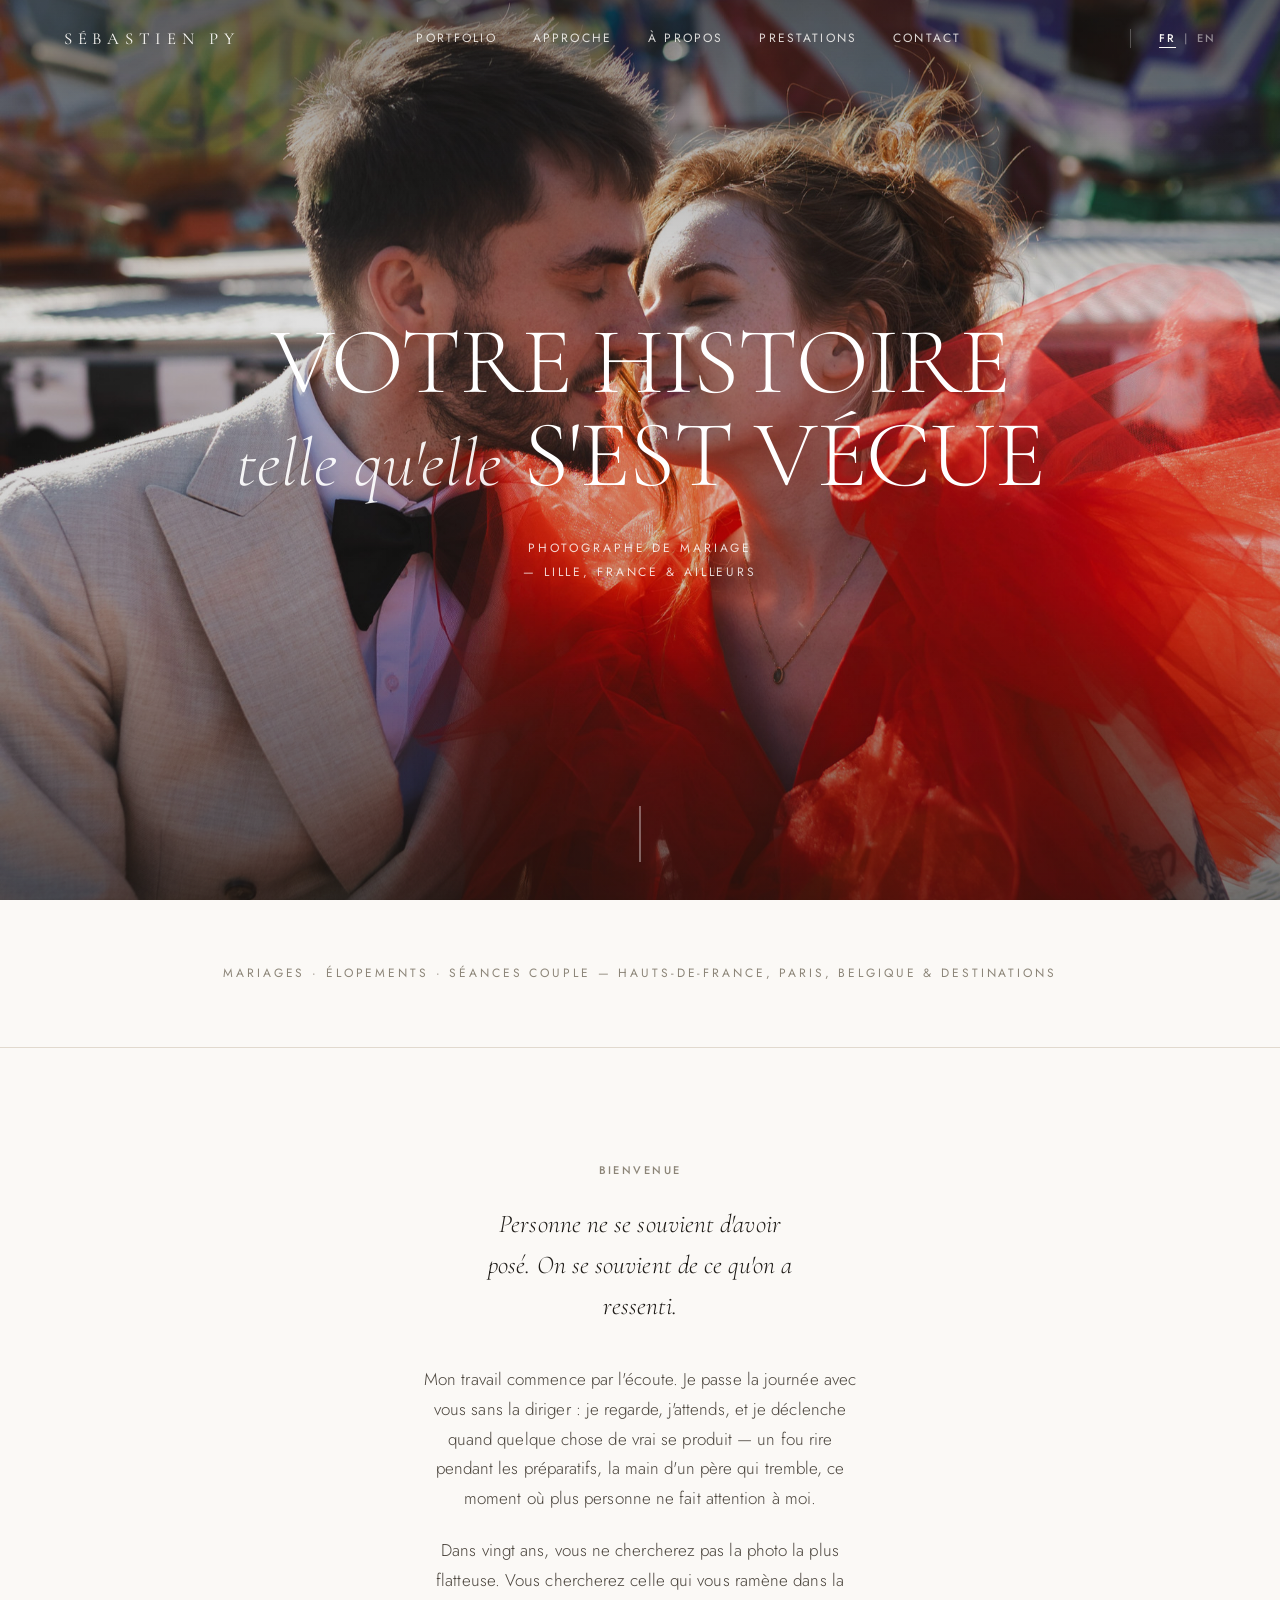
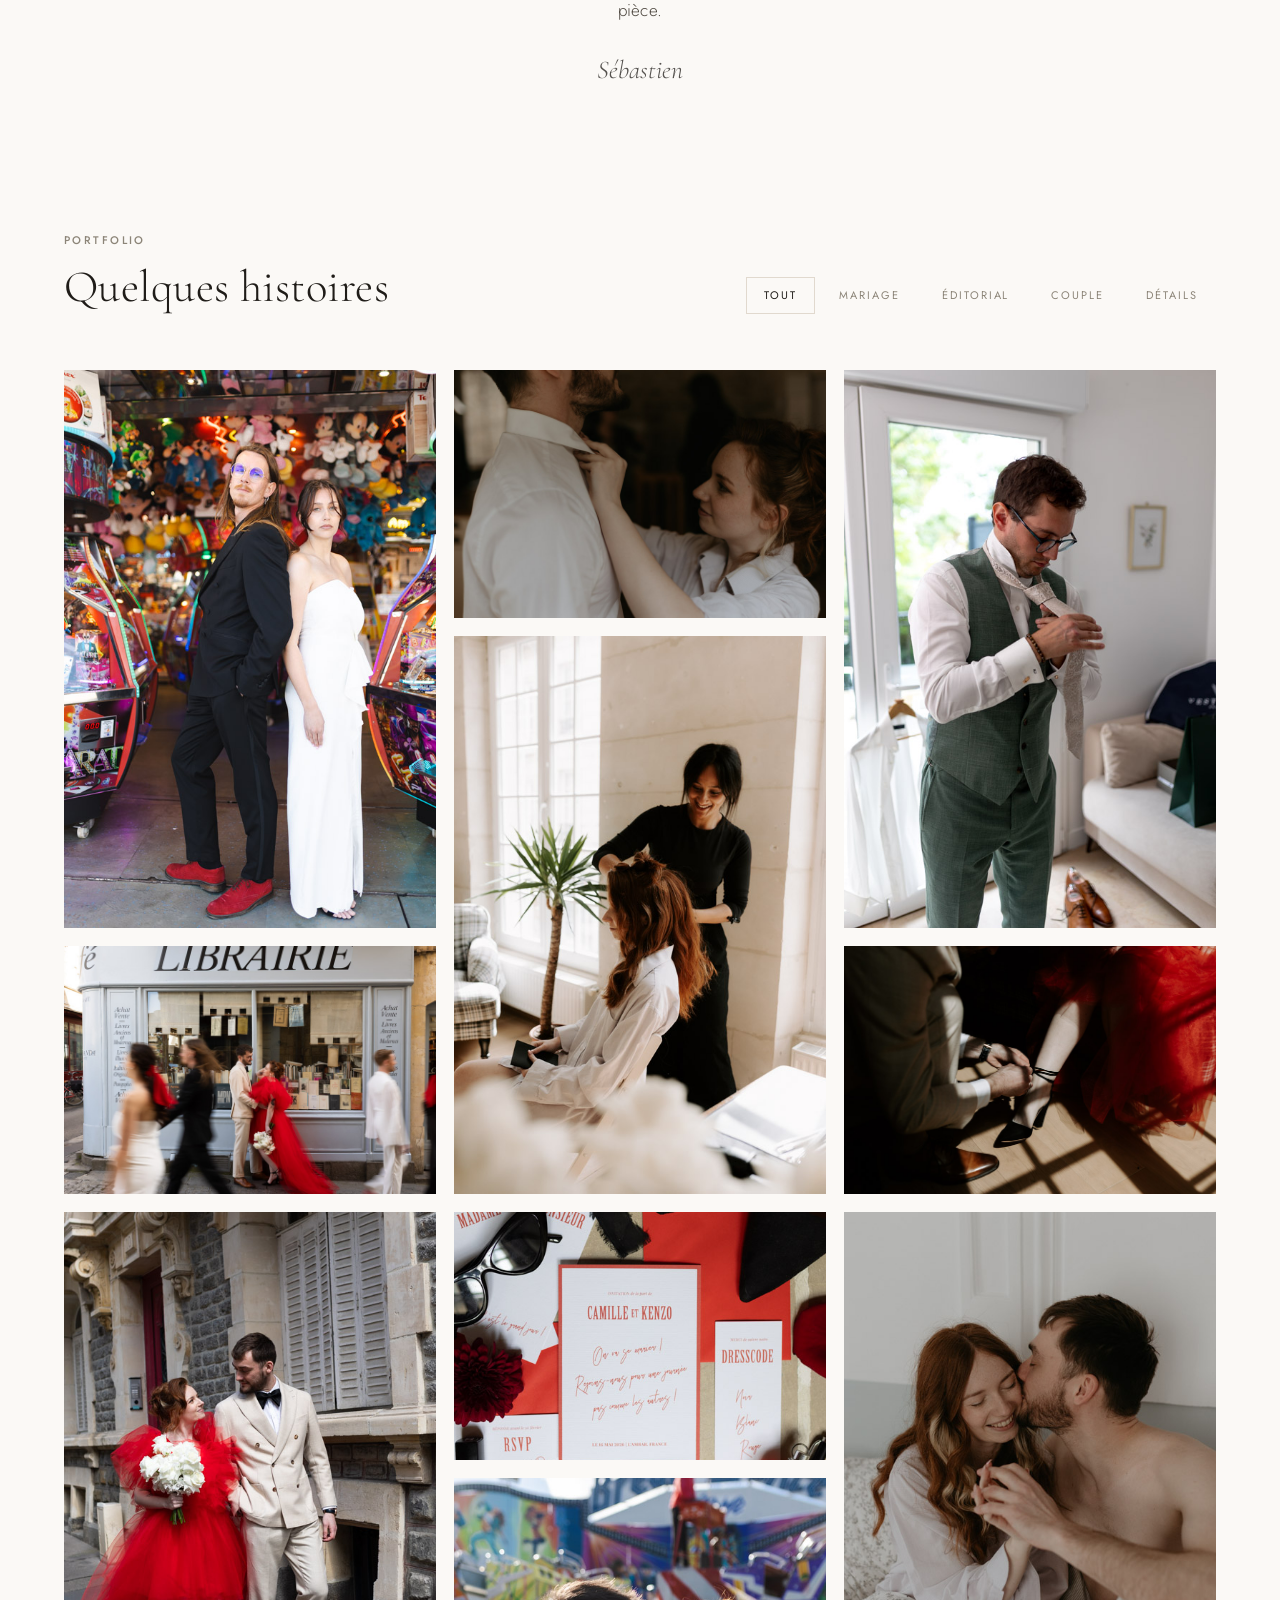
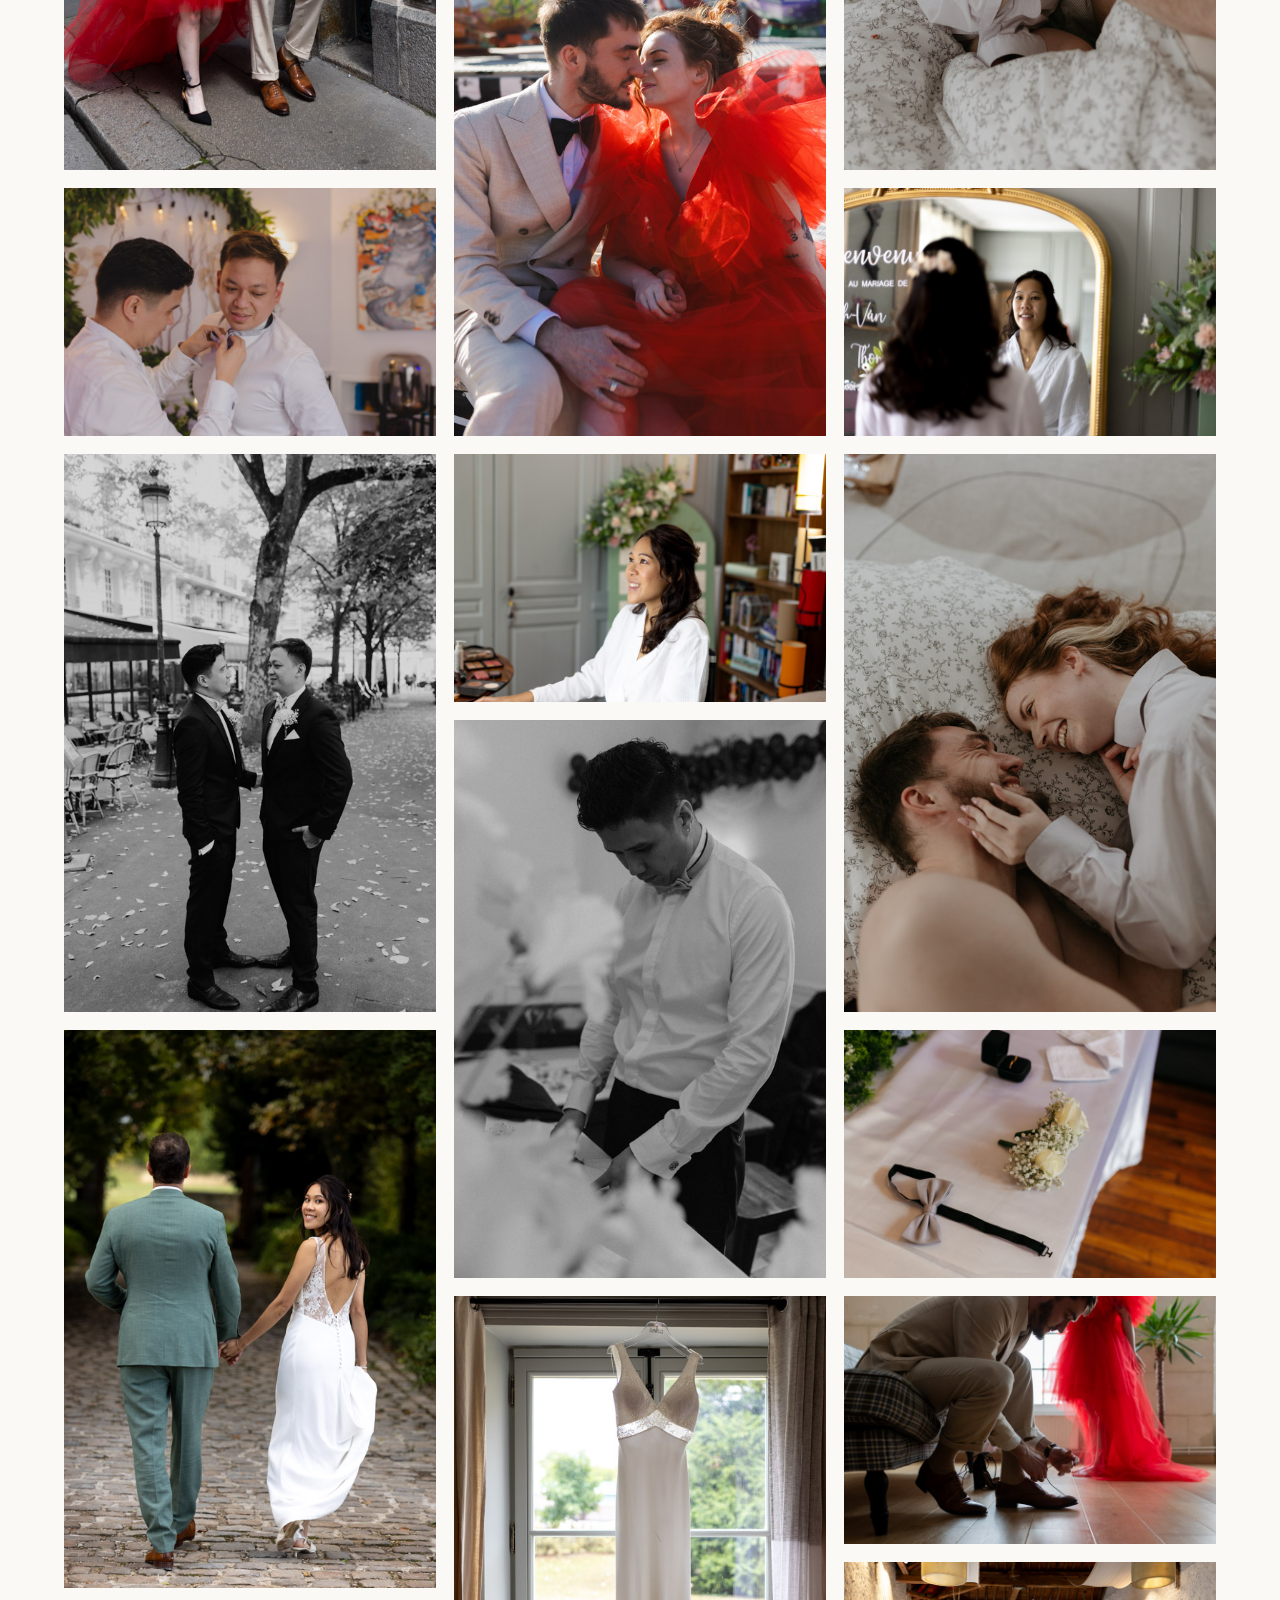
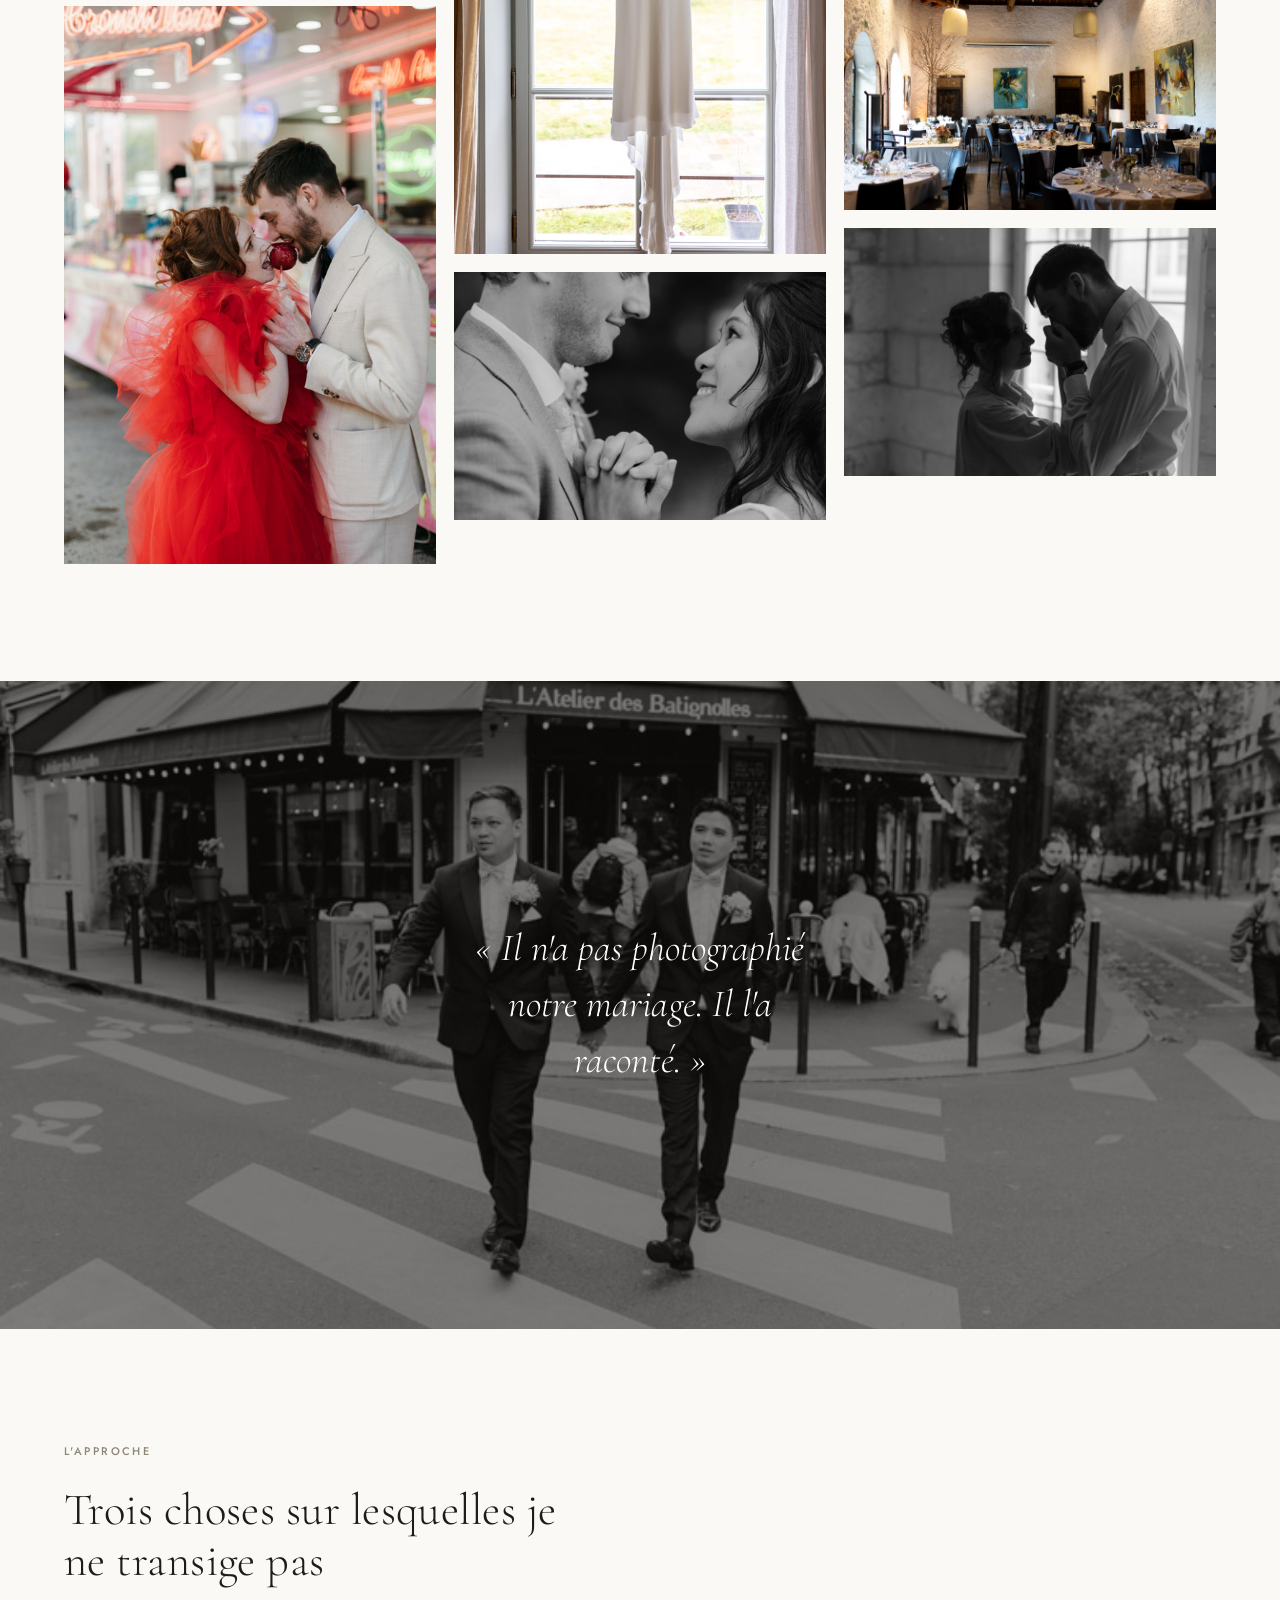
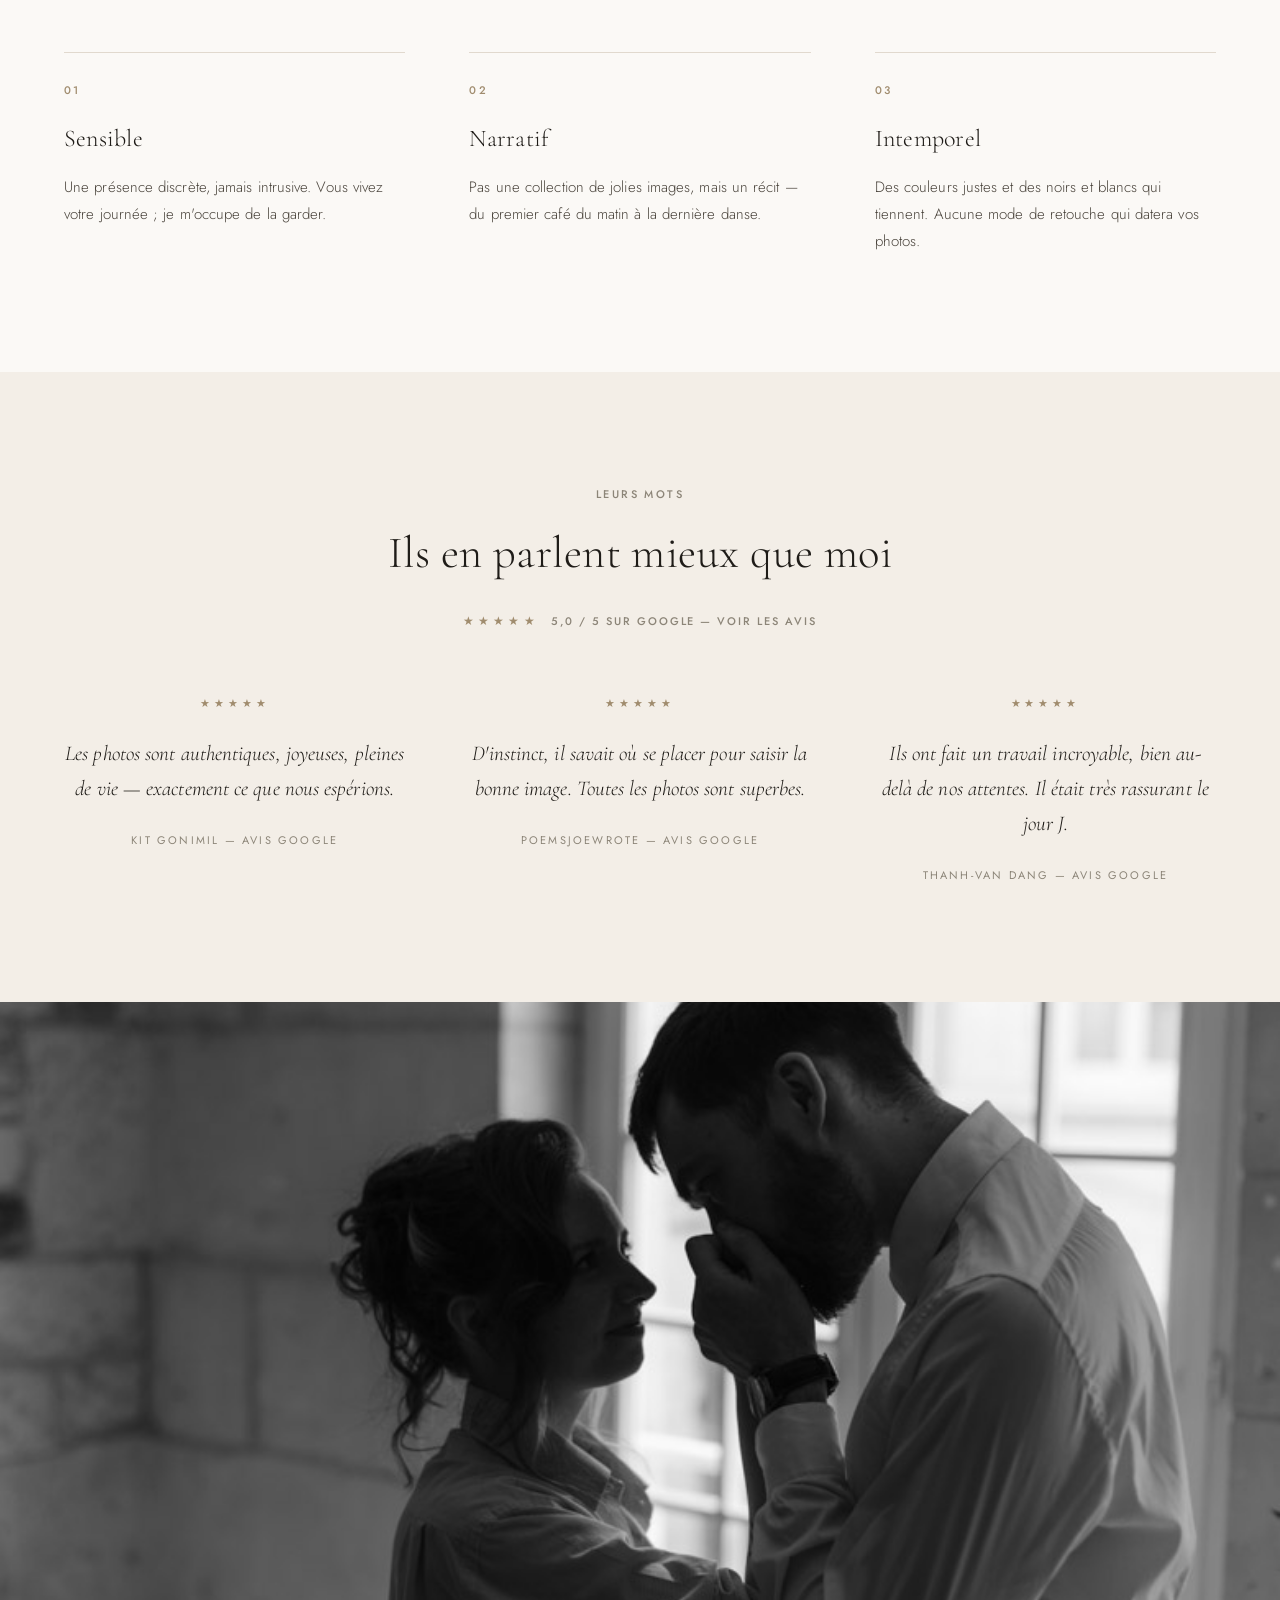
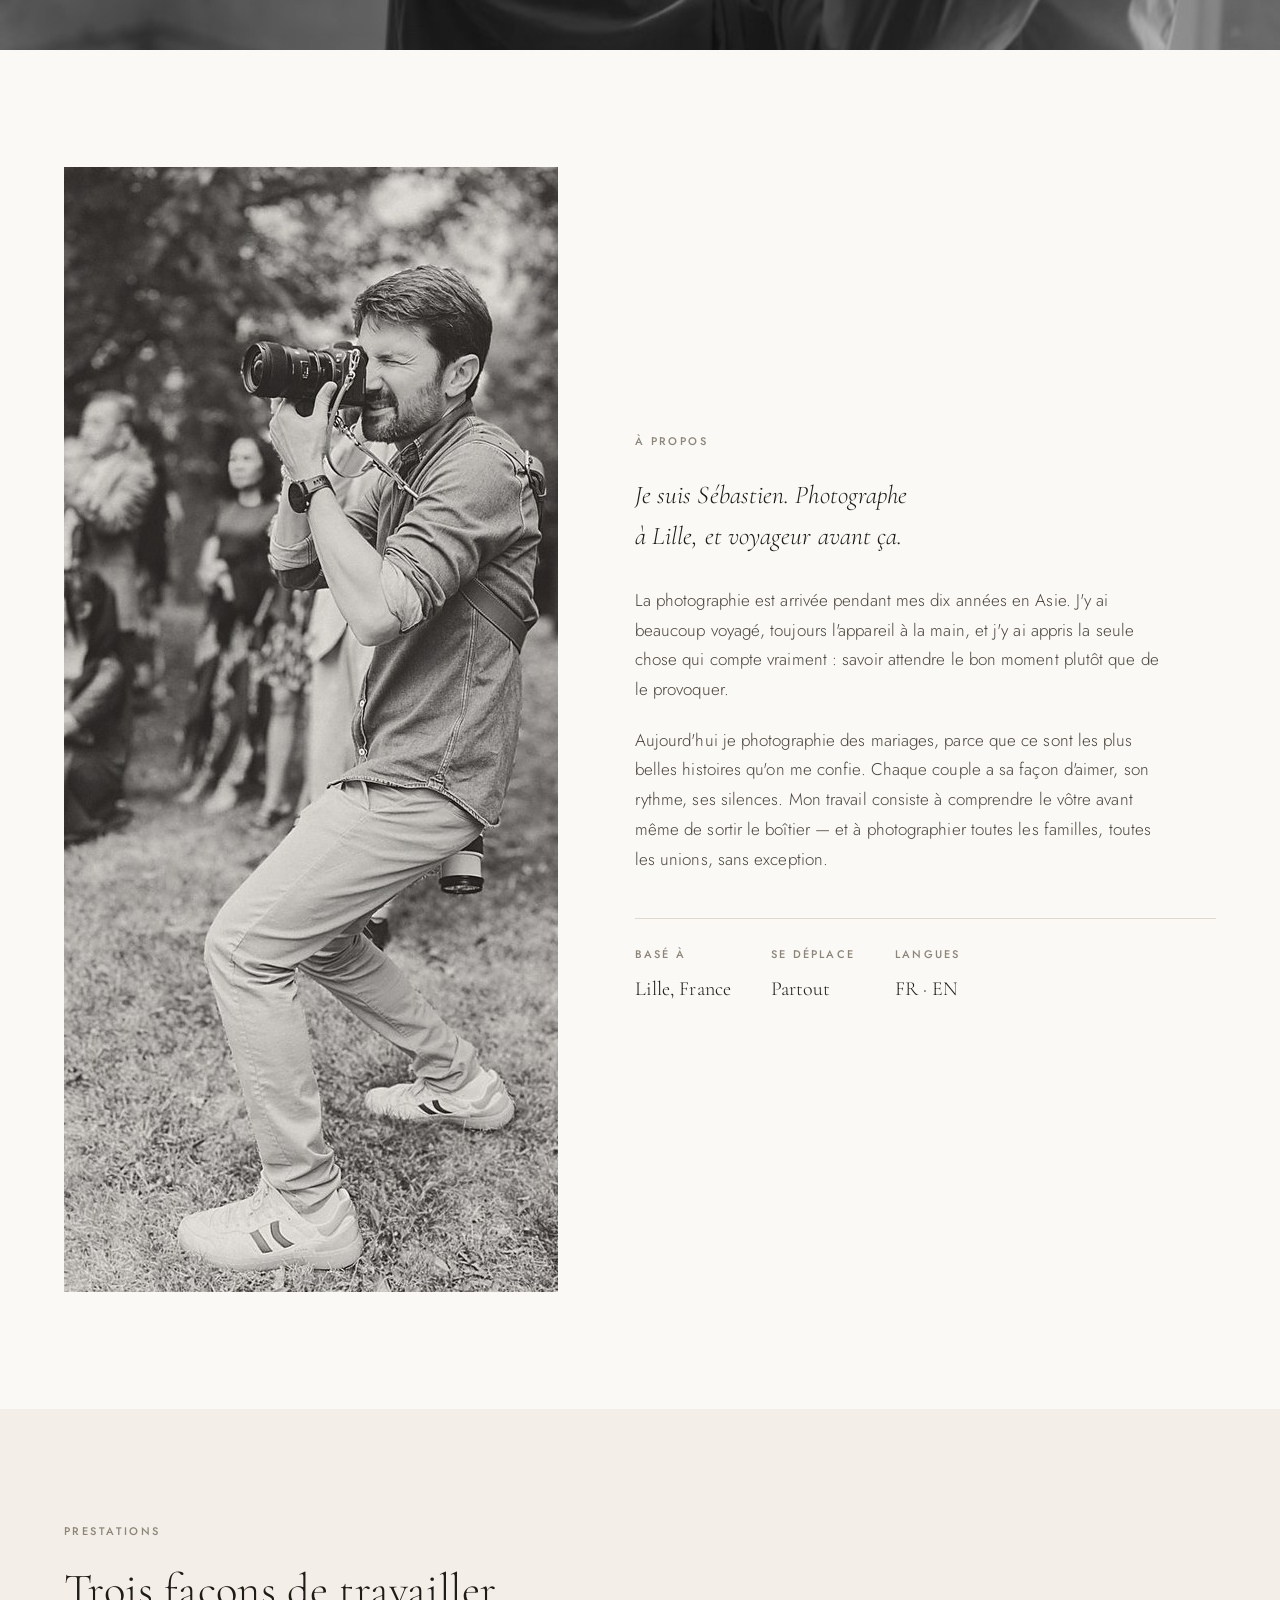
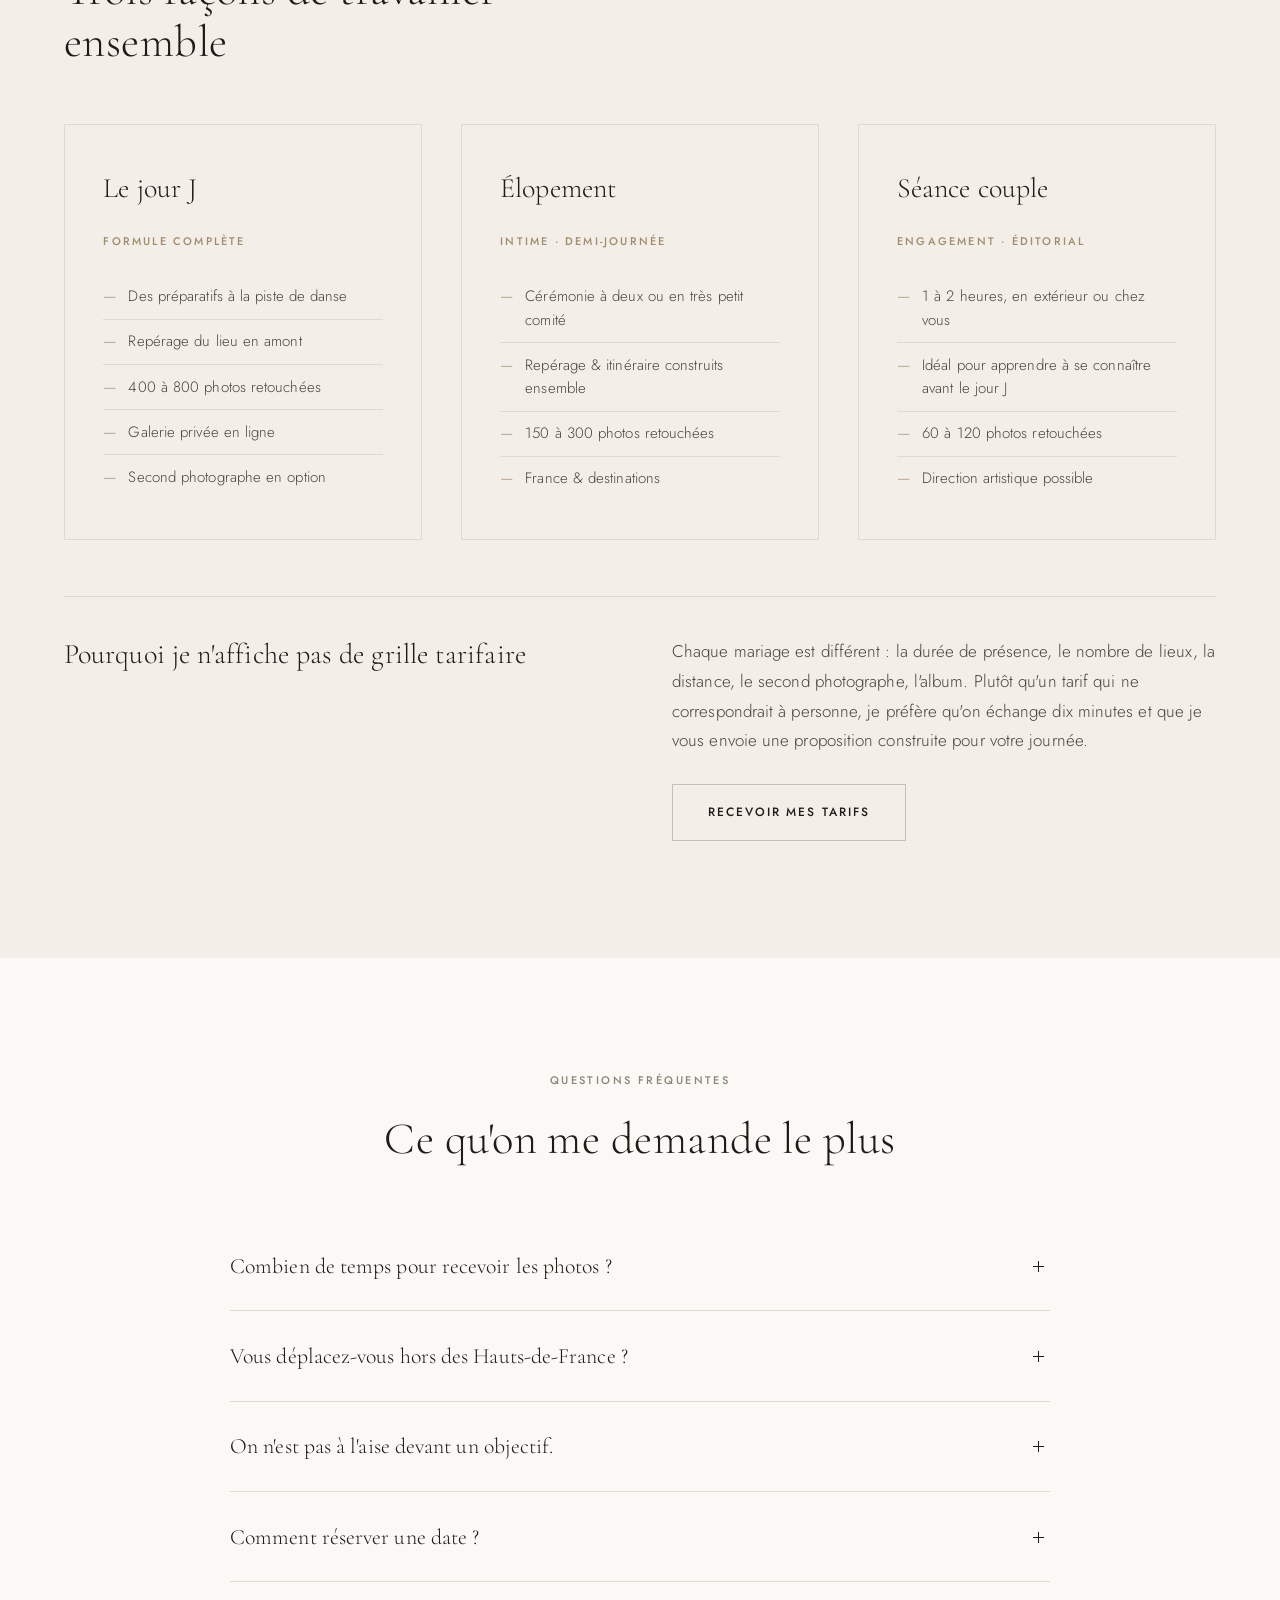
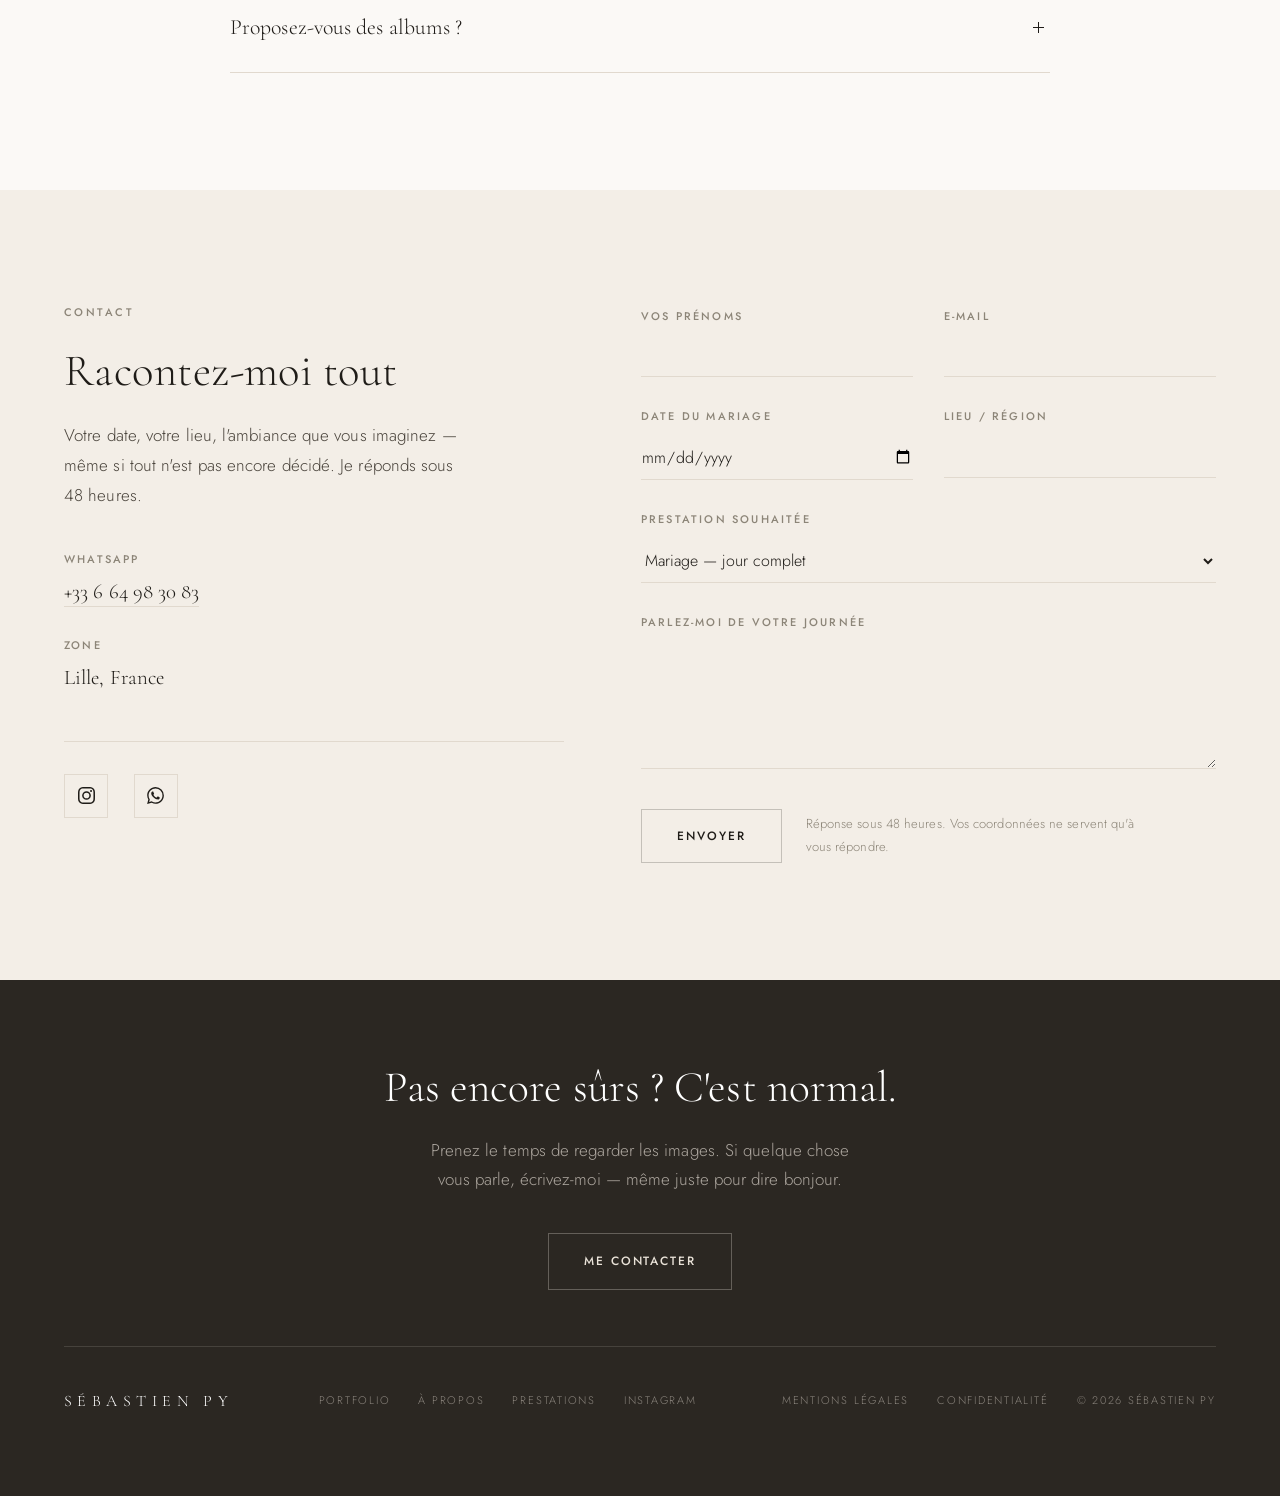
==== index.html @ 2e3d6719 "Point hero, breaks and gallery at local images/" ====
<!DOCTYPE html>
<html lang="fr">
<head>
<meta charset="utf-8">
<meta name="viewport" content="width=device-width, initial-scale=1">
<title>Sébastien Py — Photographe de mariage à Lille</title>
<meta name="description" content="Photographe de mariage à Lille et dans les Hauts-de-France. Une photographie sensible, narrative et intemporelle. Disponible en France et à l'étranger.">
<meta name="author" content="Sébastien Py">
<meta property="og:type" content="website">
<meta property="og:title" content="Sébastien Py — Photographe de mariage à Lille">
<meta property="og:description" content="Une photographie sensible, narrative et intemporelle. Lille, France & ailleurs.">
<meta property="og:image" content="https://sebastienpy.com/images/hero.jpg">
<meta property="og:locale" content="fr_FR">
<meta property="og:locale:alternate" content="en_GB">
<meta name="twitter:card" content="summary_large_image">
<meta name="theme-color" content="#FBF9F6">
<link rel="icon" href="data:image/svg+xml,%3Csvg xmlns='http://www.w3.org/2000/svg' viewBox='0 0 100 100'%3E%3Crect width='100' height='100' fill='%231F1C18'/%3E%3Ctext x='50' y='68' font-family='Georgia,serif' font-size='52' font-weight='300' fill='%23FBF9F6' text-anchor='middle'%3ESP%3C/text%3E%3C/svg%3E">
<link rel="preload" as="image" href="images/hero.jpg">
<!--
  ══════════════════════════════════════════════════════════════════════════
  POLICES INTÉGRÉES — NE RIEN MODIFIER DANS CE BLOC
  ──────────────────────────────────────────────────────────────────────────
  Jost et Cormorant Garamond sont embarquées directement dans la page
  (format woff2, encodage base64) plutôt que chargées depuis Google Fonts.
  Raison : un appel à fonts.googleapis.com transmet l'adresse IP du visiteur
  à Google. Un tribunal allemand (LG München I, 20 janvier 2022) a jugé cette
  pratique contraire au RGPD lorsqu'elle a lieu sans consentement. En
  intégrant les polices, la page ne contacte plus aucun serveur tiers pour
  s'afficher — donc aucun bandeau de consentement n'est nécessaire.
  Les deux polices sont sous licence SIL Open Font License 1.1, qui autorise
  explicitement l'intégration dans un document.
  ══════════════════════════════════════════════════════════════════════════
-->
<style>
@font-face{font-family:'Jost';font-style:normal;font-weight:300;font-display:swap;src:url([data-uri]) format('woff2')}
@font-face{font-family:'Jost';font-style:normal;font-weight:400;font-display:swap;src:url([data-uri]) format('woff2')}
@font-face{font-family:'Jost';font-style:normal;font-weight:500;font-display:swap;src:url([data-uri]) format('woff2')}
@font-face{font-family:'Cormorant Garamond';font-style:normal;font-weight:300;font-display:swap;src:url([data-uri]) format('woff2')}
@font-face{font-family:'Cormorant Garamond';font-style:italic;font-weight:300;font-display:swap;src:url([data-uri]) format('woff2')}
@font-face{font-family:'Cormorant Garamond';font-style:normal;font-weight:400;font-display:swap;src:url([data-uri]) format('woff2')}
@font-face{font-family:'Cormorant Garamond';font-style:italic;font-weight:400;font-display:swap;src:url([data-uri]) format('woff2')}
</style>

<!--
  ============================================================================
  SÉBASTIEN PY — SITE ONE-PAGE BILINGUE (FR / EN)
  ----------------------------------------------------------------------------
  Fichier unique. Aucun serveur, aucune dépendance : ouvrez-le, hébergez-le
  n'importe où (Netlify, Vercel, OVH, GitHub Pages, o2switch…).

  ⚠️  À FAIRE AVANT DE METTRE EN LIGNE — chercher « À COMPLÉTER » :
  1. FORMULAIRE   → dans Netlify : Forms → Notifications → Add notification
                    → Email notification → adresse de Sébastien.
                    Tant que ce n'est pas fait, les demandes sont bien
                    enregistrées dans Netlify mais aucun e-mail ne part.
                    (À faire une seule fois. Aucun lien d'activation.)
  2. MENTIONS     → statut, SIRET et coordonnées de l'hébergeur
     LÉGALES        (clés lg.legalBody / lg.privacyBody). Obligatoire en
                    France pour un site professionnel — loi LCEN art. 6-III.
                    Le portrait et les avis Google sont déjà en place.
  3. PHOTOS       → les images sont désormais servies depuis le dossier
                    images/ du site. Elles restent en basse définition
                    (520 px environ) : quand Sébastien fournira des exports
                    à 2000 px, il suffira d'écraser les fichiers du dossier
                    en gardant les mêmes noms.

  RGPD : ce site ne dépose AUCUN cookie, n'utilise aucun outil de mesure et
  ne charge aucune ressource externe pour s'afficher (les polices sont
  intégrées à la page). Aucun bandeau de consentement n'est nécessaire.
  Plus aucune ressource externe : polices et portrait intégrés au fichier,
  photos servies depuis le site lui-même.
  ============================================================================
-->

<style>
/* ═══════════════════════════ TOKENS ═══════════════════════════ */
:root{
  --paper:#FBF9F6; --paper-alt:#F3EEE7; --sand:#E8E0D5;
  --hairline:#E1D9CE; --ink:#1F1C18; --body:#4A443C;
  --muted:#8C8578; --accent:#A08C6E; --accent-dp:#7A6A50;
  --espresso:#2B2722; --on-dark:#E9E2D8;
  --serif:"Cormorant Garamond",Georgia,"Times New Roman",serif;
  --sans:"Jost","Helvetica Neue",Arial,sans-serif;
  --pad:clamp(6rem,13vh,10.5rem);
  --gut:clamp(1.5rem,5vw,5rem);
  --ease:cubic-bezier(.22,.61,.36,1);
}
*,*::before,*::after{box-sizing:border-box}
html{scroll-behavior:smooth;-webkit-text-size-adjust:100%}
body{
  margin:0;background:var(--paper);color:var(--body);
  font-family:var(--sans);font-weight:300;font-size:1.0625rem;line-height:1.75;
  letter-spacing:.005em;-webkit-font-smoothing:antialiased;overflow-x:hidden;
}
img{max-width:100%;display:block}
a{color:inherit;text-decoration:none}
h1,h2,h3{font-family:var(--serif);font-weight:300;color:var(--ink);margin:0}
::selection{background:var(--sand);color:var(--ink)}

.wrap{max-width:1320px;margin:0 auto;padding-inline:var(--gut)}
.narrow{max-width:56ch;margin-inline:auto}
section{padding-block:var(--pad);scroll-margin-top:5rem}

.eyebrow{font-family:var(--sans);font-weight:500;font-size:.6875rem;
  letter-spacing:.22em;text-transform:uppercase;color:var(--muted);
  line-height:1;margin:0 0 1.75rem}
.h2{font-size:clamp(1.75rem,3.5vw,3rem);line-height:1.15;letter-spacing:.01em}
.lead{font-family:var(--serif);font-style:italic;font-weight:300;
  font-size:clamp(1.25rem,2vw,1.625rem);line-height:1.6;color:var(--ink)}
.rule{width:1px;height:64px;background:var(--hairline);margin:0 auto}

/* ─── boutons ─── */
.btn{display:inline-block;font-family:var(--sans);font-weight:500;font-size:.75rem;
  letter-spacing:.16em;text-transform:uppercase;color:var(--ink);
  padding:1.05rem 2.2rem;border:1px solid rgba(31,28,24,.22);background:transparent;
  cursor:pointer;transition:background .4s var(--ease),color .4s var(--ease),border-color .4s var(--ease)}
.btn:hover{background:var(--ink);color:var(--paper);border-color:var(--ink)}
.btn:disabled{opacity:.45;pointer-events:none}
.btn--light{color:var(--on-dark);border-color:rgba(233,226,216,.3)}
.btn--light:hover{background:var(--on-dark);color:var(--espresso);border-color:var(--on-dark)}
.link-arrow{font-size:.75rem;letter-spacing:.16em;text-transform:uppercase;
  font-weight:400;color:var(--ink);border-bottom:1px solid var(--hairline);
  padding-bottom:.35rem;transition:border-color .35s var(--ease),color .35s var(--ease)}
.link-arrow:hover{color:var(--accent-dp);border-color:var(--accent)}

/* ═══════════════════════════ HEADER ═══════════════════════════ */
header{position:fixed;inset:0 0 auto;z-index:60;padding-block:1.5rem;
  transition:padding .5s var(--ease)}
/* Le fond flouté vit sur ::before et NON sur <header> : un backdrop-filter sur
   le header ferait de lui le bloc conteneur du menu mobile en position:fixed,
   qui se retrouverait enfermé dans la barre au lieu de couvrir l'écran. */
header::before{content:"";position:absolute;inset:0;z-index:-1;pointer-events:none;
  background:rgba(251,249,246,.94);backdrop-filter:blur(14px);
  box-shadow:0 1px 0 var(--hairline);opacity:0;transition:opacity .5s var(--ease)}
header.solid::before{opacity:1}
header.solid{padding-block:.9rem}
.bar{display:flex;align-items:center;justify-content:space-between;gap:2rem}
.mark{font-family:var(--serif);font-size:1.05rem;font-weight:400;
  letter-spacing:.34em;text-transform:uppercase;color:var(--paper);
  transition:color .5s var(--ease);white-space:nowrap}
header.solid .mark{color:var(--ink)}
nav{display:flex;align-items:center;gap:2.25rem}
nav a{font-size:.75rem;font-weight:400;letter-spacing:.18em;text-transform:uppercase;
  color:var(--paper);opacity:.85;transition:opacity .3s,color .5s var(--ease);position:relative}
header.solid nav a{color:var(--ink);opacity:.72}
nav a:hover{opacity:1}
nav a::after{content:"";position:absolute;left:0;bottom:-6px;width:0;height:1px;
  background:currentColor;transition:width .4s var(--ease)}
nav a:hover::after{width:100%}

.lang{display:flex;align-items:center;gap:.5rem;font-size:.6875rem;font-weight:500;
  letter-spacing:.18em;text-transform:uppercase;color:var(--paper);
  padding-left:1.75rem;margin-left:-.5rem;border-left:1px solid rgba(255,255,255,.25);
  transition:color .5s var(--ease),border-color .5s var(--ease)}
header.solid .lang{color:var(--ink);border-left-color:var(--hairline)}
.lang button{font:inherit;letter-spacing:inherit;text-transform:inherit;color:inherit;
  background:none;border:0;padding:0;cursor:pointer;opacity:.5;transition:opacity .3s}
.lang button:hover{opacity:.85}
.lang button.on{opacity:1;text-decoration:underline;text-underline-offset:5px;
  text-decoration-thickness:1px}
.lang i{opacity:.4;font-style:normal}

.burger{display:none;width:26px;height:14px;position:relative;background:none;border:0;
  cursor:pointer;padding:0}
.burger span{position:absolute;left:0;width:100%;height:1px;background:var(--paper);
  transition:transform .4s var(--ease),opacity .3s,background .5s var(--ease)}
header.solid .burger span{background:var(--ink)}
.burger span:nth-child(1){top:0}
.burger span:nth-child(2){bottom:0}
body.menu-open .burger span{background:var(--ink)}
body.menu-open .burger span:nth-child(1){transform:translateY(6px) rotate(45deg)}
body.menu-open .burger span:nth-child(2){transform:translateY(-7px) rotate(-45deg)}

/* ═══════════════════════════ HERO ═══════════════════════════ */
.hero{position:relative;height:100svh;min-height:600px;padding:0;
  display:grid;place-items:center;overflow:hidden;background:var(--espresso)}
.hero img{position:absolute;inset:0;width:100%;height:100%;object-fit:cover;
  object-position:center 32%;
  animation:kb 22s var(--ease) forwards}
@keyframes kb{from{transform:scale(1.07)}to{transform:scale(1)}}
.hero::after{content:"";position:absolute;inset:0;
  background:linear-gradient(180deg,rgba(20,17,14,.5) 0%,rgba(20,17,14,.12) 34%,rgba(20,17,14,.2) 66%,rgba(20,17,14,.58) 100%)}
.hero-in{position:relative;z-index:2;text-align:center;color:#fff;padding-inline:var(--gut)}
.hero h1{color:#fff;font-size:clamp(2.6rem,7.4vw,6.4rem);line-height:.98;
  letter-spacing:-.01em;text-transform:uppercase;font-weight:300}
.hero h1 em{font-style:italic;text-transform:lowercase;font-size:.72em;
  letter-spacing:.01em;opacity:.92}
.hero p{margin:2.1rem auto 0;max-width:54ch;text-wrap:balance;font-size:.75rem;font-weight:400;
  letter-spacing:.24em;text-transform:uppercase;color:rgba(255,255,255,.82);line-height:2}
.scrollcue{position:absolute;bottom:2.4rem;left:50%;transform:translateX(-50%);z-index:2;
  width:1px;height:56px;background:rgba(255,255,255,.28);overflow:hidden}
.scrollcue::after{content:"";position:absolute;inset:0;background:#fff;
  animation:cue 2.4s var(--ease) infinite}
@keyframes cue{0%{transform:translateY(-100%)}55%,100%{transform:translateY(100%)}}

/* ═══════════════════════════ POSITIONNEMENT ═══════════════════════════ */
.strip{padding-block:clamp(3.5rem,7vh,5.5rem);text-align:center;
  border-bottom:1px solid var(--hairline)}
.strip p{margin:0;font-size:.75rem;font-weight:400;letter-spacing:.24em;
  text-transform:uppercase;color:var(--muted)}

/* ═══════════════════════════ MANIFESTE ═══════════════════════════ */
.manifesto{text-align:center}
.manifesto .lead{margin:0 auto 2.4rem;max-width:30ch}
.manifesto p+p{margin-top:1.4rem}
.sig{margin-top:3rem;font-family:var(--serif);font-style:italic;font-size:1.6rem;
  color:var(--ink);opacity:.75}

/* ═══════════════════════════ PORTFOLIO ═══════════════════════════ */
.pf-head{display:flex;flex-wrap:wrap;align-items:flex-end;justify-content:space-between;
  gap:2rem;margin-bottom:3.5rem}
.filters{display:flex;flex-wrap:wrap;gap:.4rem}
.filters button{font-family:var(--sans);font-size:.6875rem;font-weight:400;
  letter-spacing:.18em;text-transform:uppercase;color:var(--muted);
  background:none;border:1px solid transparent;padding:.6rem 1.05rem;cursor:pointer;
  transition:color .35s var(--ease),border-color .35s var(--ease)}
.filters button:hover{color:var(--ink)}
.filters button.on{color:var(--ink);border-color:var(--hairline)}

.grid{columns:3;column-gap:clamp(.6rem,1.4vw,1.4rem)}
.grid figure{margin:0 0 clamp(.6rem,1.4vw,1.4rem);break-inside:avoid;position:relative;
  overflow:hidden;cursor:zoom-in;background:var(--sand)}
.grid figure img{width:100%;height:100%;object-fit:cover;
  transition:transform 1.2s var(--ease),opacity .6s}
.grid figure:hover img{transform:scale(1.035)}
.grid figure::after{content:"";position:absolute;inset:0;background:var(--ink);
  opacity:0;transition:opacity .5s var(--ease);pointer-events:none}
.grid figure:hover::after{opacity:.06}
.grid figure.hide{display:none}

/* ═══════════════════════════ BANDEAU PLEINE LARGEUR ═══════════════════════════ */
.bleed{position:relative;height:clamp(58vh,72vh,80vh);padding:0;overflow:hidden}
.bleed img{width:100%;height:100%;object-fit:cover}
.bleed.quote::after{content:"";position:absolute;inset:0;background:rgba(20,17,14,.42)}
.bleed .bq{position:absolute;inset:0;z-index:2;display:grid;place-items:center;
  text-align:center;padding-inline:var(--gut)}
.bleed .bq p{font-family:var(--serif);font-style:italic;font-weight:300;color:#fff;
  font-size:clamp(1.4rem,3.1vw,2.4rem);line-height:1.45;max-width:22ch;margin:0}

/* ═══════════════════════════ APPROCHE ═══════════════════════════ */
.pillars{display:grid;grid-template-columns:repeat(3,1fr);gap:clamp(2rem,5vw,4.5rem);
  margin-top:4rem}
.pillar{border-top:1px solid var(--hairline);padding-top:1.75rem}
.pillar h3{font-size:1.5rem;letter-spacing:.01em;margin-bottom:.9rem}
.pillar p{margin:0;font-size:.9375rem;line-height:1.8}
.pillar span{display:block;font-size:.6875rem;font-weight:500;letter-spacing:.22em;
  color:var(--accent);margin-bottom:1.1rem}

/* ═══════════════════════════ TÉMOIGNAGES ═══════════════════════════ */
.tsection{background:var(--paper-alt)}
.quotes{display:grid;grid-template-columns:repeat(3,1fr);gap:clamp(2.5rem,5vw,4.5rem);
  margin-top:3.5rem}
.quotes blockquote{margin:0;text-align:center}
.quotes q{font-family:var(--serif);font-style:italic;font-weight:300;
  font-size:clamp(1.1rem,1.65vw,1.375rem);line-height:1.65;color:var(--ink);display:block}
.quotes q::before,.quotes q::after{content:""}
.quotes cite{display:block;margin-top:1.6rem;font-family:var(--sans);font-style:normal;
  font-size:.6875rem;font-weight:400;letter-spacing:.2em;text-transform:uppercase;color:var(--muted)}
.rating{margin:1.6rem 0 0}
.rating a{display:inline-flex;align-items:center;gap:.75rem;font-size:.6875rem;
  font-weight:500;letter-spacing:.18em;text-transform:uppercase;color:var(--muted);
  border-bottom:1px solid transparent;padding-bottom:.3rem;transition:color .35s,border-color .35s}
.rating a:hover{color:var(--ink);border-bottom-color:var(--hairline)}
.rating .stars{display:inline;margin:0;font-size:.75rem}
.stars{display:block;margin-bottom:1.4rem;color:var(--accent);font-size:.7rem;letter-spacing:.35em}

/* ═══════════════════════════ À PROPOS ═══════════════════════════ */
.about{display:grid;grid-template-columns:.85fr 1fr;gap:clamp(2.5rem,6vw,6rem);
  align-items:center}
.about .photo{position:relative;background:var(--sand)}
.about .photo img{width:100%;aspect-ratio:4/5;object-fit:cover;object-position:center}
.about p+p{margin-top:1.3rem}
.about p{max-width:54ch}
.about .lead{margin-bottom:1.8rem;max-width:26ch}
.facts{margin-top:2.75rem;border-top:1px solid var(--hairline);padding-top:1.6rem;
  display:flex;flex-wrap:wrap;gap:2.5rem}
.facts div{min-width:0}
.facts dt{font-size:.6875rem;font-weight:500;letter-spacing:.2em;text-transform:uppercase;
  color:var(--muted);margin-bottom:.45rem}
.facts dd{margin:0;font-family:var(--serif);font-size:1.25rem;color:var(--ink)}

/* ═══════════════════════════ PRESTATIONS ═══════════════════════════ */
.services{display:grid;grid-template-columns:repeat(3,1fr);gap:clamp(1.5rem,3vw,2.5rem);
  margin-top:3.5rem}
.card{border:1px solid var(--hairline);padding:clamp(2rem,3vw,2.75rem);
  display:flex;flex-direction:column;transition:border-color .5s var(--ease),background .5s var(--ease)}
.card:hover{border-color:var(--accent);background:#fff}
.card h3{font-size:1.75rem;margin-bottom:.5rem}
.card .sub{font-size:.6875rem;font-weight:500;letter-spacing:.2em;text-transform:uppercase;
  color:var(--accent);margin-bottom:1.5rem}
.card ul{list-style:none;margin:0;padding:0;font-size:.9375rem;line-height:1.55}
.card li{padding:.65rem 0;border-bottom:1px solid var(--hairline);display:flex;gap:.75rem}
.card li:last-child{border-bottom:0}
.card li::before{content:"—";color:var(--accent);flex:none}
.tarif{margin-top:3.5rem;border-top:1px solid var(--hairline);padding-top:2.5rem;
  display:grid;grid-template-columns:1fr 1fr;gap:clamp(2rem,5vw,5rem);align-items:start}
.tarif h3{font-size:clamp(1.4rem,2.2vw,1.9rem);line-height:1.25}
.tarif p{margin:0 0 1.75rem}

/* ═══════════════════════════ FAQ ═══════════════════════════ */
.faq{max-width:820px;margin:3.5rem auto 0}
details{border-bottom:1px solid var(--hairline)}
details summary{list-style:none;cursor:pointer;padding:1.6rem 2.5rem 1.6rem 0;
  position:relative;font-family:var(--serif);font-size:clamp(1.125rem,1.7vw,1.375rem);
  color:var(--ink);transition:color .3s}
details summary::-webkit-details-marker{display:none}
details summary:hover{color:var(--accent-dp)}
details summary::after{content:"";position:absolute;right:.35rem;top:50%;width:11px;height:1px;
  background:var(--ink);transition:transform .4s var(--ease)}
details summary::before{content:"";position:absolute;right:.35rem;top:50%;width:11px;height:1px;
  background:var(--ink);transform:rotate(90deg);transition:transform .4s var(--ease),opacity .3s}
details[open] summary::before{transform:rotate(0);opacity:0}
details .ans{padding:0 3rem 1.9rem 0;font-size:.9375rem;line-height:1.8;margin:0}

/* ═══════════════════════════ CONTACT ═══════════════════════════ */
.contact{background:var(--paper-alt)}
.cgrid{display:grid;grid-template-columns:1fr 1.15fr;gap:clamp(2.5rem,6vw,6rem)}
form{display:grid;gap:1.9rem}
.field{position:relative}
.field label{display:block;font-size:.6875rem;font-weight:500;letter-spacing:.2em;
  text-transform:uppercase;color:var(--muted);margin-bottom:.6rem}
.field input,.field textarea,.field select{width:100%;font-family:var(--sans);font-weight:300;
  font-size:1rem;color:var(--ink);background:transparent;border:0;
  border-bottom:1px solid var(--hairline);padding:.55rem 0;border-radius:0;
  transition:border-color .4s var(--ease)}
.field input:focus,.field textarea:focus,.field select:focus{outline:none;border-bottom-color:var(--ink)}
.field textarea{resize:vertical;min-height:96px;line-height:1.7}
.two{display:grid;grid-template-columns:1fr 1fr;gap:1.9rem}
.cinfo dl{margin:2.5rem 0 0;display:grid;gap:1.6rem}
.cinfo dt{font-size:.6875rem;font-weight:500;letter-spacing:.2em;text-transform:uppercase;
  color:var(--muted);margin-bottom:.3rem}
.cinfo dd{margin:0;font-family:var(--serif);font-size:1.3rem;color:var(--ink)}
.cinfo dd a{border-bottom:1px solid var(--hairline);padding-bottom:2px;transition:border-color .35s}
.cinfo dd a:hover{border-color:var(--accent)}
.socials{display:flex;gap:1.6rem;margin-top:2.75rem;padding-top:2rem;
  border-top:1px solid var(--hairline)}
.socials a{display:grid;place-items:center;width:44px;height:44px;
  border:1px solid var(--hairline);color:var(--ink);
  transition:background .4s var(--ease),color .4s var(--ease),border-color .4s var(--ease)}
.socials a:hover{background:var(--ink);color:var(--paper);border-color:var(--ink)}
.socials svg{width:17px;height:17px;fill:currentColor}
.formnote{font-size:.8125rem;color:var(--muted);margin:0;max-width:44ch}
.status{margin-top:1.75rem;font-size:.9375rem;color:var(--ink)}

/* ═══════════════════════════ FOOTER ═══════════════════════════ */
footer{background:var(--espresso);color:var(--on-dark);padding-block:clamp(4.5rem,9vh,7rem)}
footer .fmark{font-family:var(--serif);font-size:1rem;letter-spacing:.34em;
  text-transform:uppercase;color:#fff}
.ftop{text-align:center;padding-bottom:3.5rem;border-bottom:1px solid rgba(233,226,216,.14)}
.ftop h2{color:#fff;font-size:clamp(1.6rem,3.4vw,2.75rem);margin-bottom:1.4rem;line-height:1.2}
.ftop p{color:rgba(233,226,216,.68);max-width:44ch;margin:0 auto 2.4rem}
.fbot{display:flex;flex-wrap:wrap;align-items:center;justify-content:space-between;
  gap:1.5rem;padding-top:2.5rem;font-size:.6875rem;letter-spacing:.16em;
  text-transform:uppercase;color:rgba(233,226,216,.5)}
.fbot a:hover{color:#fff}
.fnav{display:flex;flex-wrap:wrap;gap:1.75rem}

/* ═══════════════════════════ MENTIONS LÉGALES ═══════════════════════════ */
.flink{font:inherit;font-size:.6875rem;letter-spacing:.16em;text-transform:uppercase;
  color:inherit;background:none;border:0;padding:0;cursor:pointer;transition:color .3s}
.flink:hover{color:#fff}
dialog.legal{max-width:64ch;width:calc(100% - 2.5rem);border:0;padding:clamp(2rem,5vw,3.5rem);
  background:var(--paper);color:var(--body);position:relative;
  max-height:min(84vh,860px);overflow:auto}
dialog.legal::backdrop{background:rgba(20,17,14,.72)}
dialog.legal .x{position:absolute;top:1rem;right:1.1rem;background:none;border:0;
  font-size:1.15rem;line-height:1;color:var(--muted);cursor:pointer;padding:.5rem;transition:color .3s}
dialog.legal .x:hover{color:var(--ink)}
.legal-body{margin-top:1.75rem;font-size:.9375rem;line-height:1.8}
.legal-body p{margin:0 0 1.1rem}
.legal-body strong{font-weight:500;color:var(--ink)}
.legal-body em{font-style:normal;color:var(--accent-dp);font-weight:500}

/* ═══════════════════════════ LIGHTBOX ═══════════════════════════ */
.lb{position:fixed;inset:0;z-index:200;background:rgba(20,17,14,.96);
  display:none;place-items:center;padding:clamp(1rem,5vw,4rem)}
.lb.on{display:grid}
.lb img{max-width:min(92vw,1100px);max-height:86vh;width:auto;object-fit:contain;
  animation:fade .45s var(--ease)}
@keyframes fade{from{opacity:0;transform:scale(.985)}to{opacity:1;transform:none}}
.lb button{position:absolute;background:none;border:0;color:rgba(255,255,255,.65);
  cursor:pointer;padding:1rem;transition:color .3s;font-family:var(--sans);
  font-size:.75rem;letter-spacing:.2em;text-transform:uppercase}
.lb button:hover{color:#fff}
.lb .x{top:1rem;right:1rem;font-size:1.4rem;letter-spacing:0;line-height:1}
.lb .pv{left:.5rem;top:50%;transform:translateY(-50%);font-size:1.6rem}
.lb .nx{right:.5rem;top:50%;transform:translateY(-50%);font-size:1.6rem}
.lb .cnt{bottom:1rem;left:50%;transform:translateX(-50%);pointer-events:none}

/* ═══════════════════════════ REVEAL ═══════════════════════════ */
/* .js n'est ajouté que si le JS tourne → si le JS échoue, tout reste visible */
.js .rv{opacity:0;transform:translateY(24px);
  transition:opacity .9s var(--ease),transform .9s var(--ease)}
.js .rv.in{opacity:1;transform:none}

/* ═══════════════════════════ RESPONSIVE ═══════════════════════════ */
@media(max-width:1024px){
  .grid{columns:2}
  .about{grid-template-columns:1fr;gap:2.5rem}
  .about .photo{max-width:420px}
  .services{grid-template-columns:1fr}
  .quotes{grid-template-columns:1fr;gap:3.5rem}
  .pillars{grid-template-columns:1fr;gap:2.25rem}
  .cgrid{grid-template-columns:1fr}
  .tarif{grid-template-columns:1fr;gap:1.5rem}
}
@media(max-width:760px){
  .burger{display:block}
  nav{position:fixed;inset:0;background:var(--paper);flex-direction:column;
    justify-content:center;gap:2.25rem;transform:translateX(100%);
    transition:transform .55s var(--ease);z-index:55}
  body.menu-open nav{transform:none}
  nav a{color:var(--ink)!important;opacity:1;font-size:.9rem;letter-spacing:.22em}
  /* le menu plein écran est en z-index 55 : tout ce qui doit rester cliquable
     par-dessus (logo, FR/EN, bouton burger) doit être positionné au-dessus. */
  .bar{position:relative;z-index:58}
  .lang{position:relative;z-index:58}
  .burger{position:relative;z-index:58}
  .mark{position:relative;z-index:58}
  .grid{columns:1}
  .two{grid-template-columns:1fr}
  .hero h1{font-size:clamp(1.9rem,8.6vw,2.6rem);line-height:1.06}
  .hero p{letter-spacing:.18em;font-size:.6875rem;margin-top:1.7rem;max-width:28ch}
  .facts{gap:1.75rem}
  .fbot{flex-direction:column;text-align:center}
}
@media(prefers-reduced-motion:reduce){
  *{animation:none!important;transition-duration:.01ms!important}
  .js .rv{opacity:1!important;transform:none!important}
  html{scroll-behavior:auto}
}
</style>
</head>

<body>

<!-- ══════════════════════════ HEADER ══════════════════════════ -->
<header id="hdr">
  <div class="wrap bar">
    <a href="#top" class="mark">Sébastien&nbsp;Py</a>
    <nav id="nav">
      <a href="#portfolio" data-i18n="nav.work">Portfolio</a>
      <a href="#approche" data-i18n="nav.approach">Approche</a>
      <a href="#apropos"  data-i18n="nav.about">À propos</a>
      <a href="#prestations" data-i18n="nav.services">Prestations</a>
      <a href="#contact"  data-i18n="nav.contact">Contact</a>
    </nav>
    <div style="display:flex;align-items:center;gap:1.25rem">
      <div class="lang">
        <button id="btn-fr" class="on" onclick="setLang('fr')">FR</button>
        <i>|</i>
        <button id="btn-en" onclick="setLang('en')">EN</button>
      </div>
      <button class="burger" id="burger" aria-label="Menu"><span></span><span></span></button>
    </div>
  </div>
</header>

<!-- ══════════════════════════ HERO ══════════════════════════ -->
<div id="top"></div>
<section class="hero">
  <img src="images/hero.jpg" alt="">
  <div class="hero-in">
    <h1><span data-i18n="hero.a">Votre histoire</span><br><em data-i18n="hero.b">telle qu'elle</em> <span data-i18n="hero.c">s'est vécue</span></h1>
    <p data-i18n="hero.sub">Photographe de mariage — Lille, France &amp; ailleurs</p>
  </div>
  <div class="scrollcue"></div>
</section>

<!-- ══════════════════════════ POSITIONNEMENT ══════════════════════════ -->
<div class="strip">
  <div class="wrap"><p data-i18n="strip">Mariages · Élopements · Séances couple — Hauts-de-France, Paris, Belgique &amp; destinations</p></div>
</div>

<!-- ══════════════════════════ MANIFESTE ══════════════════════════ -->
<section class="manifesto">
  <div class="wrap narrow rv">
    <p class="eyebrow" data-i18n="man.eyebrow">Bienvenue</p>
    <p class="lead" data-i18n="man.lead">Personne ne se souvient d'avoir posé. On se souvient de ce qu'on a ressenti.</p>
    <p data-i18n="man.p1">Mon travail commence par l'écoute. Je passe la journée avec vous sans la diriger&nbsp;: je regarde, j'attends, et je déclenche quand quelque chose de vrai se produit — un fou rire pendant les préparatifs, la main d'un père qui tremble, ce moment où plus personne ne fait attention à moi.</p>
    <p data-i18n="man.p2">Dans vingt ans, vous ne chercherez pas la photo la plus flatteuse. Vous chercherez celle qui vous ramène dans la pièce.</p>
    <p class="sig">Sébastien</p>
  </div>
</section>

<!-- ══════════════════════════ PORTFOLIO ══════════════════════════ -->
<section id="portfolio" style="padding-top:0">
  <div class="wrap">
    <div class="pf-head rv">
      <div>
        <p class="eyebrow" style="margin-bottom:1rem" data-i18n="pf.eyebrow">Portfolio</p>
        <h2 class="h2" data-i18n="pf.title">Quelques histoires</h2>
      </div>
      <div class="filters" id="filters">
        <button class="on" data-f="all"  data-i18n="pf.all">Tout</button>
        <button data-f="mariage"  data-i18n="pf.wed">Mariage</button>
        <button data-f="editorial" data-i18n="pf.ed">Éditorial</button>
        <button data-f="couple"   data-i18n="pf.cpl">Couple</button>
        <button data-f="detail"   data-i18n="pf.det">Détails</button>
      </div>
    </div>
    <div class="grid rv" id="grid"><!-- injecté par JS --></div>
  </div>
</section>

<!-- ══════════════════════════ BANDEAU 1 ══════════════════════════ -->
<section class="bleed quote">
  <img loading="lazy" src="images/break-1.jpg" alt="">
  <div class="bq"><p data-i18n="bleed1">« Il n'a pas photographié notre mariage. Il l'a raconté. »</p></div>
</section>

<!-- ══════════════════════════ APPROCHE ══════════════════════════ -->
<section id="approche">
  <div class="wrap">
    <div class="rv" style="max-width:52ch">
      <p class="eyebrow" data-i18n="ap.eyebrow">L'approche</p>
      <h2 class="h2" data-i18n="ap.title">Trois choses sur lesquelles je ne transige pas</h2>
    </div>
    <div class="pillars rv">
      <div class="pillar">
        <span>01</span>
        <h3 data-i18n="ap.1t">Sensible</h3>
        <p data-i18n="ap.1p">Une présence discrète, jamais intrusive. Vous vivez votre journée&nbsp;; je m'occupe de la garder.</p>
      </div>
      <div class="pillar">
        <span>02</span>
        <h3 data-i18n="ap.2t">Narratif</h3>
        <p data-i18n="ap.2p">Pas une collection de jolies images, mais un récit — du premier café du matin à la dernière danse.</p>
      </div>
      <div class="pillar">
        <span>03</span>
        <h3 data-i18n="ap.3t">Intemporel</h3>
        <p data-i18n="ap.3p">Des couleurs justes et des noirs et blancs qui tiennent. Aucune mode de retouche qui datera vos photos.</p>
      </div>
    </div>
  </div>
</section>

<!-- ══════════════════════════ TÉMOIGNAGES ══════════════════════════ -->
<!--
  Extraits des avis Google publiés sur la fiche « Sebastien Py Photographe »
  (5,0 / 5 — 3 avis). Les citations anglaises sont reprises mot pour mot ;
  les versions françaises en sont la traduction. Pour ajouter un avis :
  dupliquer un <blockquote> et créer les clés tm.q4 / tm.a4 dans les deux
  dictionnaires I18N plus bas.
-->
<section class="tsection" id="temoignages">
  <div class="wrap">
    <div class="rv" style="text-align:center">
      <p class="eyebrow" data-i18n="tm.eyebrow">Leurs mots</p>
      <h2 class="h2" data-i18n="tm.title">Ils en parlent mieux que moi</h2>
      <p class="rating"><a id="reviewsLink" href="#" target="_blank" rel="noopener">
        <span class="stars">★★★★★</span><span data-i18n="tm.rating">5,0 / 5 sur Google — voir les avis</span>
      </a></p>
    </div>
    <div class="quotes rv">
      <blockquote>
        <span class="stars">★★★★★</span>
        <q data-i18n="tm.q1">EXEMPLE — Remplacer par un vrai avis client.</q>
        <cite data-i18n="tm.a1">Prénom &amp; Prénom — Lieu</cite>
      </blockquote>
      <blockquote>
        <span class="stars">★★★★★</span>
        <q data-i18n="tm.q2">EXEMPLE — Remplacer par un vrai avis client.</q>
        <cite data-i18n="tm.a2">Prénom &amp; Prénom — Lieu</cite>
      </blockquote>
      <blockquote>
        <span class="stars">★★★★★</span>
        <q data-i18n="tm.q3">EXEMPLE — Remplacer par un vrai avis client.</q>
        <cite data-i18n="tm.a3">Prénom &amp; Prénom — Lieu</cite>
      </blockquote>
    </div>
  </div>
</section>

<!-- ══════════════════════════ BANDEAU 2 ══════════════════════════ -->
<section class="bleed">
  <img loading="lazy" src="images/break-2.jpg" alt="">
</section>

<!-- ══════════════════════════ À PROPOS ══════════════════════════ -->
<section id="apropos">
  <div class="wrap about rv">
    <div class="photo">
      <img loading="lazy" width="900" height="1125"
           alt="Sébastien Py en reportage lors d'un mariage"
           src="[data-uri]">
    </div>
    <div>
      <p class="eyebrow" data-i18n="ab.eyebrow">À propos</p>
      <p class="lead" data-i18n="ab.lead">Je suis Sébastien. Photographe à Lille, et voyageur avant ça.</p>
      <p data-i18n="ab.p1">La photographie est arrivée pendant mes dix années en Asie. J'y ai beaucoup voyagé, toujours l'appareil à la main, et j'y ai appris la seule chose qui compte vraiment&nbsp;: savoir attendre le bon moment plutôt que de le provoquer.</p>
      <p data-i18n="ab.p2">Aujourd'hui je photographie des mariages, parce que ce sont les plus belles histoires qu'on me confie. Chaque couple a sa façon d'aimer, son rythme, ses silences. Mon travail consiste à comprendre le vôtre avant même de sortir le boîtier — et à photographier toutes les familles, toutes les unions, sans exception.</p>
      <dl class="facts">
        <div><dt data-i18n="ab.f1t">Basé à</dt><dd data-i18n="ab.f1d">Lille, France</dd></div>
        <div><dt data-i18n="ab.f2t">Se déplace</dt><dd data-i18n="ab.f2d">Partout</dd></div>
        <div><dt data-i18n="ab.f3t">Langues</dt><dd data-i18n="ab.f3d">FR · EN</dd></div>
      </dl>
    </div>
  </div>
</section>

<!-- ══════════════════════════ PRESTATIONS ══════════════════════════ -->
<section id="prestations" style="background:var(--paper-alt)">
  <div class="wrap">
    <div class="rv" style="max-width:52ch">
      <p class="eyebrow" data-i18n="sv.eyebrow">Prestations</p>
      <h2 class="h2" data-i18n="sv.title">Trois façons de travailler ensemble</h2>
    </div>
    <div class="services rv">
      <div class="card">
        <h3 data-i18n="sv.1t">Le jour J</h3>
        <p class="sub" data-i18n="sv.1s">Formule complète</p>
        <ul>
          <li data-i18n="sv.1a">Des préparatifs à la piste de danse</li>
          <li data-i18n="sv.1b">Repérage du lieu en amont</li>
          <li data-i18n="sv.1c">400 à 800 photos retouchées</li>
          <li data-i18n="sv.1d">Galerie privée en ligne</li>
          <li data-i18n="sv.1e">Second photographe en option</li>
        </ul>
      </div>
      <div class="card">
        <h3 data-i18n="sv.2t">Élopement</h3>
        <p class="sub" data-i18n="sv.2s">Intime · demi-journée</p>
        <ul>
          <li data-i18n="sv.2a">Cérémonie à deux ou en très petit comité</li>
          <li data-i18n="sv.2b">Repérage &amp; itinéraire construits ensemble</li>
          <li data-i18n="sv.2c">150 à 300 photos retouchées</li>
          <li data-i18n="sv.2d">France &amp; destinations</li>
        </ul>
      </div>
      <div class="card">
        <h3 data-i18n="sv.3t">Séance couple</h3>
        <p class="sub" data-i18n="sv.3s">Engagement · éditorial</p>
        <ul>
          <li data-i18n="sv.3a">1 à 2 heures, en extérieur ou chez vous</li>
          <li data-i18n="sv.3b">Idéal pour apprendre à se connaître avant le jour J</li>
          <li data-i18n="sv.3c">60 à 120 photos retouchées</li>
          <li data-i18n="sv.3d">Direction artistique possible</li>
        </ul>
      </div>
    </div>
    <div class="tarif rv">
      <h3 data-i18n="sv.pt">Pourquoi je n'affiche pas de grille tarifaire</h3>
      <div>
        <p data-i18n="sv.pp">Chaque mariage est différent&nbsp;: la durée de présence, le nombre de lieux, la distance, le second photographe, l'album. Plutôt qu'un tarif qui ne correspondrait à personne, je préfère qu'on échange dix minutes et que je vous envoie une proposition construite pour votre journée.</p>
        <a href="#contact" class="btn" data-i18n="sv.cta">Recevoir mes tarifs</a>
      </div>
    </div>
  </div>
</section>

<!-- ══════════════════════════ FAQ ══════════════════════════ -->
<section id="faq">
  <div class="wrap">
    <div class="rv" style="text-align:center">
      <p class="eyebrow" data-i18n="fq.eyebrow">Questions fréquentes</p>
      <h2 class="h2" data-i18n="fq.title">Ce qu'on me demande le plus</h2>
    </div>
    <div class="faq rv">
      <details><summary data-i18n="fq.q1">Combien de temps pour recevoir les photos&nbsp;?</summary>
        <p class="ans" data-i18n="fq.a1">Un aperçu d'une vingtaine d'images sous une semaine, et la galerie complète sous quatre à six semaines. En haute saison, je vous préviens toujours du délai réel avant de m'engager.</p></details>
      <details><summary data-i18n="fq.q2">Vous déplacez-vous hors des Hauts-de-France&nbsp;?</summary>
        <p class="ans" data-i18n="fq.a2">Oui, sans hésiter. Paris, la Belgique et le reste de la France régulièrement&nbsp;; l'étranger avec grand plaisir. Les frais de déplacement sont indiqués clairement dans la proposition.</p></details>
      <details><summary data-i18n="fq.q3">On n'est pas à l'aise devant un objectif.</summary>
        <p class="ans" data-i18n="fq.a3">C'est le cas de presque tout le monde, et c'est précisément pour ça que je travaille en retrait. On se voit avant, parfois pour une séance couple&nbsp;: le jour J, je ne suis plus un inconnu, et ça change tout.</p></details>
      <details><summary data-i18n="fq.q4">Comment réserver une date&nbsp;?</summary>
        <p class="ans" data-i18n="fq.a4">Un message ici, un appel pour faire connaissance, puis un contrat et un acompte de 30&nbsp;% qui bloque la date. Je ne prends qu'un nombre limité de mariages par an.</p></details>
      <details><summary data-i18n="fq.q5">Proposez-vous des albums&nbsp;?</summary>
        <p class="ans" data-i18n="fq.a5">Oui — albums fine art, tirages et coffrets, fabriqués en France. Je vous fais une première sélection, vous ajustez, et vous validez avant impression.</p></details>
    </div>
  </div>
</section>

<!-- ══════════════════════════ CONTACT ══════════════════════════ -->
<section class="contact" id="contact">
  <div class="wrap cgrid">
    <div class="cinfo rv">
      <p class="eyebrow" data-i18n="ct.eyebrow">Contact</p>
      <h2 class="h2" data-i18n="ct.title">Racontez-moi tout</h2>
      <p style="margin-top:1.5rem;max-width:40ch" data-i18n="ct.p">Votre date, votre lieu, l'ambiance que vous imaginez — même si tout n'est pas encore décidé. Je réponds sous 48&nbsp;heures.</p>
      <dl>
        <div><dt data-i18n="ct.tel">WhatsApp</dt><dd><a id="telLink" href="#" target="_blank" rel="noopener"></a></dd></div>
        <div><dt data-i18n="ct.zone">Zone</dt><dd data-i18n="ct.zoned">Lille, France</dd></div>
      </dl>
      <div class="socials">
        <a id="igLink" href="#" target="_blank" rel="noopener" aria-label="Instagram">
          <svg viewBox="0 0 24 24"><path d="M12 2.16c3.2 0 3.58.01 4.85.07 1.17.05 1.8.25 2.23.41.56.22.96.48 1.38.9.42.42.68.82.9 1.38.16.42.36 1.06.41 2.23.06 1.27.07 1.65.07 4.85s-.01 3.58-.07 4.85c-.05 1.17-.25 1.8-.41 2.23-.22.56-.48.96-.9 1.38-.42.42-.82.68-1.38.9-.42.16-1.06.36-2.23.41-1.27.06-1.65.07-4.85.07s-3.58-.01-4.85-.07c-1.17-.05-1.8-.25-2.23-.41-.56-.22-.96-.48-1.38-.9-.42-.42-.68-.82-.9-1.38-.16-.42-.36-1.06-.41-2.23-.06-1.27-.07-1.65-.07-4.85s.01-3.58.07-4.85c.05-1.17.25-1.8.41-2.23.22-.56.48-.96.9-1.38.42-.42.82-.68 1.38-.9.42-.16 1.06-.36 2.23-.41 1.27-.06 1.65-.07 4.85-.07M12 0C8.74 0 8.33.01 7.05.07 5.78.13 4.9.33 4.14.63c-.79.3-1.46.72-2.13 1.38C1.35 2.68.93 3.35.63 4.14.33 4.9.13 5.78.07 7.05.01 8.33 0 8.74 0 12s.01 3.67.07 4.95c.06 1.27.26 2.15.56 2.91.3.79.72 1.46 1.38 2.13.67.66 1.34 1.08 2.13 1.38.76.3 1.64.5 2.91.56C8.33 23.99 8.74 24 12 24s3.67-.01 4.95-.07c1.27-.06 2.15-.26 2.91-.56.79-.3 1.46-.72 2.13-1.38.66-.67 1.08-1.34 1.38-2.13.3-.76.5-1.64.56-2.91.06-1.28.07-1.69.07-4.95s-.01-3.67-.07-4.95c-.06-1.27-.26-2.15-.56-2.91-.3-.79-.72-1.46-1.38-2.13C21.32 1.35 20.65.93 19.86.63c-.76-.3-1.64-.5-2.91-.56C15.67.01 15.26 0 12 0Zm0 5.84a6.16 6.16 0 1 0 0 12.32 6.16 6.16 0 0 0 0-12.32Zm0 10.16a4 4 0 1 1 0-8 4 4 0 0 1 0 8Zm7.85-10.4a1.44 1.44 0 1 1-2.88 0 1.44 1.44 0 0 1 2.88 0Z"/></svg>
        </a>
        <a id="waLink" href="#" target="_blank" rel="noopener" aria-label="WhatsApp">
          <svg viewBox="0 0 24 24"><path d="M17.47 14.38c-.3-.15-1.76-.87-2.03-.97-.27-.1-.47-.15-.67.15-.2.3-.77.97-.95 1.17-.17.2-.35.22-.65.07-.3-.15-1.26-.46-2.4-1.48-.89-.79-1.49-1.77-1.66-2.07-.17-.3-.02-.46.13-.61.13-.13.3-.35.45-.52.15-.17.2-.3.3-.5.1-.2.05-.37-.02-.52-.08-.15-.67-1.61-.92-2.21-.24-.58-.49-.5-.67-.51h-.57c-.2 0-.52.07-.79.37-.27.3-1.04 1.02-1.04 2.48s1.06 2.88 1.21 3.08c.15.2 2.1 3.2 5.08 4.49.71.3 1.26.49 1.69.63.71.23 1.36.19 1.87.12.57-.08 1.76-.72 2.01-1.41.25-.7.25-1.29.17-1.41-.07-.13-.27-.2-.57-.35ZM12.05 21.8h-.01a9.8 9.8 0 0 1-4.99-1.37l-.36-.21-3.71.97.99-3.61-.23-.37a9.78 9.78 0 0 1-1.5-5.22c0-5.4 4.4-9.8 9.81-9.8 2.62 0 5.08 1.02 6.93 2.88a9.73 9.73 0 0 1 2.87 6.93c0 5.4-4.4 9.8-9.8 9.8ZM20.4 3.6A11.66 11.66 0 0 0 12.05 0C5.56 0 .28 5.28.28 11.76c0 2.07.54 4.1 1.57 5.88L.18 24l6.5-1.7a11.72 11.72 0 0 0 5.37 1.36h.01c6.48 0 11.76-5.28 11.77-11.76a11.7 11.7 0 0 0-3.43-8.3Z"/></svg>
        </a>
      </div>
    </div>

    <div class="rv">
      <!-- ═══ NETLIFY FORMS ═══════════════════════════════════════════
           data-netlify="true" fait détecter ce formulaire par Netlify au
           moment du déploiement. Les demandes sont alors enregistrées dans
           Netlify (onglet « Forms ») ET envoyées par e-mail.

           ⚠️  UNE SEULE ÉTAPE, UNE FOIS, dans le tableau de bord Netlify :
               Forms → Notifications → Add notification → Email notification
               → saisir l'adresse de Sébastien.
               Sans cette étape les demandes sont bien enregistrées dans
               Netlify, mais aucun e-mail n'est envoyé.

           Contrairement au service précédent, il n'y a aucun lien
           d'activation à cliquer, et cela continue de fonctionner
           lorsqu'on branchera le vrai nom de domaine.

           action="/" + method="POST" assurent l'envoi même si le visiteur
           a désactivé JavaScript.
           ═══════════════════════════════════════════════════════════════ -->
      <form id="form" name="contact" method="POST" action="/"
            data-netlify="true" netlify-honeypot="_honey">
        <input type="hidden" name="form-name" value="contact">
        <div class="two">
          <div class="field"><label for="f-names" data-i18n="ct.f1">Vos prénoms</label>
            <input id="f-names" name="Prenoms" autocomplete="name" required></div>
          <div class="field"><label for="f-mail" data-i18n="ct.f2">E-mail</label>
            <input id="f-mail" name="email" type="email" autocomplete="email" required></div>
        </div>
        <div class="two">
          <div class="field"><label for="f-date" data-i18n="ct.f3">Date du mariage</label>
            <input id="f-date" name="Date" type="date"></div>
          <div class="field"><label for="f-place" data-i18n="ct.f4">Lieu / région</label>
            <input id="f-place" name="Lieu"></div>
        </div>
        <div class="field"><label for="f-type" data-i18n="ct.f5">Prestation souhaitée</label>
          <select id="f-type" name="Prestation">
            <option data-i18n="ct.o1">Mariage — jour complet</option>
            <option data-i18n="ct.o2">Élopement</option>
            <option data-i18n="ct.o3">Séance couple</option>
            <option data-i18n="ct.o4">Je ne sais pas encore</option>
          </select>
        </div>
        <div class="field"><label for="f-msg" data-i18n="ct.f6">Parlez-moi de votre journée</label>
          <textarea id="f-msg" name="Message" rows="4"></textarea></div>

        <!-- Netlify n'enregistre que les champs présents dans le HTML au
             déploiement : « Langue » doit donc exister ici, même caché. -->
        <input type="hidden" name="Langue" id="f-langue" value="FR">
        <!-- Piège à robots, déclaré via netlify-honeypot sur <form>. -->
        <input type="text" name="_honey" tabindex="-1" autocomplete="off" aria-hidden="true" style="display:none">

        <div style="display:flex;flex-wrap:wrap;align-items:center;gap:1.5rem">
          <button type="submit" id="sendBtn" class="btn" data-i18n="ct.send">Envoyer</button>
          <p class="formnote" data-i18n="ct.note">Réponse sous 48&nbsp;heures. Vos coordonnées ne servent qu'à vous répondre.</p>
        </div>
      </form>
      <p class="formnote status" id="status" hidden></p>
    </div>
  </div>
</section>

<!-- ══════════════════════════ FOOTER ══════════════════════════ -->
<footer>
  <div class="wrap">
    <div class="ftop">
      <h2 data-i18n="ft.title">Pas encore sûrs&nbsp;? C'est normal.</h2>
      <p data-i18n="ft.p">Prenez le temps de regarder les images. Si quelque chose vous parle, écrivez-moi — même juste pour dire bonjour.</p>
      <a href="#contact" class="btn btn--light" data-i18n="ft.cta">Me contacter</a>
    </div>
    <div class="fbot">
      <span class="fmark">Sébastien&nbsp;Py</span>
      <div class="fnav">
        <a href="#portfolio" data-i18n="nav.work">Portfolio</a>
        <a href="#apropos" data-i18n="nav.about">À propos</a>
        <a href="#prestations" data-i18n="nav.services">Prestations</a>
        <a id="igLink2" href="#" target="_blank" rel="noopener">Instagram</a>
      </div>
      <div class="fnav">
        <button type="button" class="flink" onclick="openLegal('legal')" data-i18n="lg.legal">Mentions légales</button>
        <button type="button" class="flink" onclick="openLegal('privacy')" data-i18n="lg.privacy">Confidentialité</button>
        <span>© <span id="yr"></span> Sébastien Py</span>
      </div>
    </div>
  </div>
</footer>

<!-- ══════════════════════════ MENTIONS LÉGALES / RGPD ══════════════════════════
  ⚠️  À COMPLÉTER avant la mise en ligne : les mentions légales sont
  OBLIGATOIRES en France pour un site professionnel (loi LCEN art. 6-III).
  Cherchez « À COMPLÉTER » dans les textes lg.legalBody / lg.privacyBody
  du dictionnaire I18N : statut, SIRET, adresse et coordonnées de
  l'hébergeur doivent être renseignés.
-->
<dialog id="legal" class="legal">
  <button type="button" class="x" onclick="document.getElementById('legal').close()" aria-label="Fermer">✕</button>
  <h2 class="h2" id="legalTitle"></h2>
  <div class="legal-body" id="legalBody"></div>
</dialog>

<!-- ══════════════════════════ LIGHTBOX ══════════════════════════ -->
<div class="lb" id="lb" role="dialog" aria-modal="true">
  <button class="x"  onclick="closeLb()" aria-label="Fermer">✕</button>
  <button class="pv" onclick="stepLb(-1)" aria-label="Précédent">‹</button>
  <button class="nx" onclick="stepLb(1)"  aria-label="Suivant">›</button>
  <img id="lbImg" src="" alt="">
  <button class="cnt" id="lbCnt" tabindex="-1"></button>
</div>

<script>
/* ════════════════════════════════════════════════════════════════════
   1. CONFIG — À MODIFIER  /  EDIT THIS
   ════════════════════════════════════════════════════════════════════ */
const CONFIG = {
  instagram: "https://www.instagram.com/sebastien.py/",
  // Format international, sans espaces ni "+" (repris de sa fiche Google).
  whatsapp:  "33664983083",
  // Numéro affiché en clair sous « WhatsApp » et dans les mentions légales.
  phone:     "+33 6 64 98 30 83",
  // Fiche Google, liée sous la note 5,0/5 des témoignages.
  reviews:   "https://maps.app.goo.gl/tmg8csiLXwqQjoRS8",

  // ── FORMULAIRE DE CONTACT ────────────────────────────────────────────
  // Rien à configurer ici : les demandes sont gérées par Netlify Forms.
  // L'adresse de réception se règle une seule fois dans Netlify :
  //   Forms → Notifications → Add notification → Email notification
  // C'est aussi pour cela que l'adresse e-mail de Sébastien n'apparaît
  // plus nulle part dans ce fichier.
};

/* ════════════════════════════════════════════════════════════════════
   2. PHOTOS — remplacer les URL par vos propres exports (2000px+)
      ratio : "p" = portrait (2:3)   |   "l" = paysage (3:2)
      cat   : mariage | editorial | couple | detail
   ════════════════════════════════════════════════════════════════════ */
// Les photos vivent maintenant dans le dossier images/ du dépôt (plus aucune
// dépendance à l'ancien hébergement Wix). Pour remplacer une image par un
// export haute définition : écraser le fichier images/gallery-XX.jpg, garder
// le même nom, committer. Aucun changement de code n'est nécessaire.
const W = n => `images/gallery-${String(n).padStart(2,"0")}.jpg`;
const PHOTOS = [
  {src:W(1), cat:"editorial", r:"p"},
  {src:W(2), cat:"editorial", r:"l"},
  {src:W(3), cat:"editorial", r:"p"},
  {src:W(4), cat:"mariage",   r:"l"},
  {src:W(5), cat:"mariage",   r:"p"},
  {src:W(6), cat:"mariage",   r:"p"},
  {src:W(7), cat:"editorial", r:"p"},
  {src:W(8), cat:"couple",    r:"l"},
  {src:W(9), cat:"mariage",   r:"p"},
  {src:W(10), cat:"detail",    r:"l"},
  {src:W(11), cat:"editorial", r:"p"},
  {src:W(12), cat:"mariage",   r:"l"},
  {src:W(13), cat:"mariage",   r:"p"},
  {src:W(14), cat:"detail",    r:"p"},
  {src:W(15), cat:"couple",    r:"l"},
  {src:W(16), cat:"mariage",   r:"p"},
  {src:W(17), cat:"detail",    r:"l"},
  {src:W(18), cat:"couple",    r:"p"},
  {src:W(19), cat:"mariage",   r:"l"},
  {src:W(20), cat:"couple",    r:"p"},
  {src:W(21), cat:"detail",    r:"l"},
  {src:W(22), cat:"detail",    r:"l"},
  {src:W(23), cat:"mariage",   r:"l"},
  {src:W(24), cat:"couple",    r:"l"}
];

/* ════════════════════════════════════════════════════════════════════
   3. TRADUCTIONS — FR / EN
   ⚠️ Les clés tm.* (témoignages) sont des EXEMPLES à remplacer.
   ════════════════════════════════════════════════════════════════════ */
const I18N = {
fr:{
 "doc.title":"Sébastien Py — Photographe de mariage à Lille",
 "nav.work":"Portfolio","nav.approach":"Approche","nav.about":"À propos",
 "nav.services":"Prestations","nav.contact":"Contact",
 "hero.a":"Votre histoire","hero.b":"telle qu'elle","hero.c":"s'est vécue",
 "hero.sub":"Photographe de mariage — Lille, France &amp; ailleurs",
 "strip":"Mariages · Élopements · Séances couple — Hauts-de-France, Paris, Belgique &amp; destinations",
 "man.eyebrow":"Bienvenue",
 "man.lead":"Personne ne se souvient d'avoir posé. On se souvient de ce qu'on a ressenti.",
 "man.p1":"Mon travail commence par l'écoute. Je passe la journée avec vous sans la diriger&nbsp;: je regarde, j'attends, et je déclenche quand quelque chose de vrai se produit — un fou rire pendant les préparatifs, la main d'un père qui tremble, ce moment où plus personne ne fait attention à moi.",
 "man.p2":"Dans vingt ans, vous ne chercherez pas la photo la plus flatteuse. Vous chercherez celle qui vous ramène dans la pièce.",
 "pf.eyebrow":"Portfolio","pf.title":"Quelques histoires",
 "pf.all":"Tout","pf.wed":"Mariage","pf.ed":"Éditorial","pf.cpl":"Couple","pf.det":"Détails",
 "bleed1":"« Il n'a pas photographié notre mariage. Il l'a raconté. »",
 "ap.eyebrow":"L'approche","ap.title":"Trois choses sur lesquelles je ne transige pas",
 "ap.1t":"Sensible","ap.1p":"Une présence discrète, jamais intrusive. Vous vivez votre journée&nbsp;; je m'occupe de la garder.",
 "ap.2t":"Narratif","ap.2p":"Pas une collection de jolies images, mais un récit — du premier café du matin à la dernière danse.",
 "ap.3t":"Intemporel","ap.3p":"Des couleurs justes et des noirs et blancs qui tiennent. Aucune mode de retouche qui datera vos photos.",
 "tm.eyebrow":"Leurs mots","tm.title":"Ils en parlent mieux que moi",
 "tm.rating":"5,0 / 5 sur Google — voir les avis",
 "tm.q1":"Les photos sont authentiques, joyeuses, pleines de vie — exactement ce que nous espérions.",
 "tm.a1":"Kit Gonimil — Avis Google",
 "tm.q2":"D'instinct, il savait où se placer pour saisir la bonne image. Toutes les photos sont superbes.",
 "tm.a2":"poemsjoewrote — Avis Google",
 "tm.q3":"Ils ont fait un travail incroyable, bien au-delà de nos attentes. Il était très rassurant le jour J.",
 "tm.a3":"Thanh-Van Dang — Avis Google",
 "ab.eyebrow":"À propos","ab.lead":"Je suis Sébastien. Photographe à Lille, et voyageur avant ça.",
 "ab.p1":"La photographie est arrivée pendant mes dix années en Asie. J'y ai beaucoup voyagé, toujours l'appareil à la main, et j'y ai appris la seule chose qui compte vraiment&nbsp;: savoir attendre le bon moment plutôt que de le provoquer.",
 "ab.p2":"Aujourd'hui je photographie des mariages, parce que ce sont les plus belles histoires qu'on me confie. Chaque couple a sa façon d'aimer, son rythme, ses silences. Mon travail consiste à comprendre le vôtre avant même de sortir le boîtier — et à photographier toutes les familles, toutes les unions, sans exception.",
 "ab.f1t":"Basé à","ab.f1d":"Lille, France",
 "ab.f2t":"Se déplace","ab.f2d":"Partout",
 "ab.f3t":"Langues","ab.f3d":"FR · EN",
 "sv.eyebrow":"Prestations","sv.title":"Trois façons de travailler ensemble",
 "sv.1t":"Le jour J","sv.1s":"Formule complète",
 "sv.1a":"Des préparatifs à la piste de danse","sv.1b":"Repérage du lieu en amont",
 "sv.1c":"400 à 800 photos retouchées","sv.1d":"Galerie privée en ligne",
 "sv.1e":"Second photographe en option",
 "sv.2t":"Élopement","sv.2s":"Intime · demi-journée",
 "sv.2a":"Cérémonie à deux ou en très petit comité","sv.2b":"Repérage &amp; itinéraire construits ensemble",
 "sv.2c":"150 à 300 photos retouchées","sv.2d":"France &amp; destinations",
 "sv.3t":"Séance couple","sv.3s":"Engagement · éditorial",
 "sv.3a":"1 à 2 heures, en extérieur ou chez vous",
 "sv.3b":"Idéal pour apprendre à se connaître avant le jour J",
 "sv.3c":"60 à 120 photos retouchées","sv.3d":"Direction artistique possible",
 "sv.pt":"Pourquoi je n'affiche pas de grille tarifaire",
 "sv.pp":"Chaque mariage est différent&nbsp;: la durée de présence, le nombre de lieux, la distance, le second photographe, l'album. Plutôt qu'un tarif qui ne correspondrait à personne, je préfère qu'on échange dix minutes et que je vous envoie une proposition construite pour votre journée.",
 "sv.cta":"Recevoir mes tarifs",
 "fq.eyebrow":"Questions fréquentes","fq.title":"Ce qu'on me demande le plus",
 "fq.q1":"Combien de temps pour recevoir les photos&nbsp;?",
 "fq.a1":"Un aperçu d'une vingtaine d'images sous une semaine, et la galerie complète sous quatre à six semaines. En haute saison, je vous préviens toujours du délai réel avant de m'engager.",
 "fq.q2":"Vous déplacez-vous hors des Hauts-de-France&nbsp;?",
 "fq.a2":"Oui, sans hésiter. Paris, la Belgique et le reste de la France régulièrement&nbsp;; l'étranger avec grand plaisir. Les frais de déplacement sont indiqués clairement dans la proposition.",
 "fq.q3":"On n'est pas à l'aise devant un objectif.",
 "fq.a3":"C'est le cas de presque tout le monde, et c'est précisément pour ça que je travaille en retrait. On se voit avant, parfois pour une séance couple&nbsp;: le jour J, je ne suis plus un inconnu, et ça change tout.",
 "fq.q4":"Comment réserver une date&nbsp;?",
 "fq.a4":"Un message ici, un appel pour faire connaissance, puis un contrat et un acompte de 30&nbsp;% qui bloque la date. Je ne prends qu'un nombre limité de mariages par an.",
 "fq.q5":"Proposez-vous des albums&nbsp;?",
 "fq.a5":"Oui — albums fine art, tirages et coffrets, fabriqués en France. Je vous fais une première sélection, vous ajustez, et vous validez avant impression.",
 "lg.legal":"Mentions légales","lg.privacy":"Confidentialité",
 "lg.legalBody":"<p><strong>Éditeur du site</strong><br>Sébastien Py — <em>[À COMPLÉTER : statut, ex. micro-entrepreneur]</em><br>SIRET <em>[À COMPLÉTER]</em><br>Lille, France<br>{phone}</p><p><strong>Directeur de la publication</strong><br>Sébastien Py</p><p><strong>Hébergeur</strong><br><em>[À COMPLÉTER : nom, adresse et téléphone de l'hébergeur du site]</em></p><p><strong>Photographies</strong><br>© Sébastien Py. Toutes les images de ce site sont protégées par le droit d'auteur et publiées avec l'accord des personnes photographiées. Toute reproduction, même partielle, est interdite sans autorisation écrite.</p>",
 "lg.privacyBody":"<p><strong>Ce site ne dépose aucun cookie.</strong> Aucune mesure d'audience, aucun traceur publicitaire, aucun bouton de réseau social intégré. Les polices de caractères sont intégrées à la page : aucun serveur tiers n'est contacté pour l'affichage. Aucun bandeau de consentement n'est donc nécessaire.</p><p><strong>Formulaire de contact</strong><br>Les informations que vous saisissez (prénoms, adresse e-mail, date, lieu, message) servent uniquement à répondre à votre demande. Elles sont traitées par Netlify, l'hébergeur de ce site, puis conservées dans ma messagerie le temps de nos échanges.</p><p><strong>Vos droits</strong><br>Conformément au RGPD, vous pouvez demander l'accès, la rectification ou la suppression de vos données à tout moment via le formulaire de contact ci-dessus ou par WhatsApp au {phone}. Vous pouvez également introduire une réclamation auprès de la CNIL.</p>",
 "ct.eyebrow":"Contact","ct.title":"Racontez-moi tout",
 "ct.p":"Votre date, votre lieu, l'ambiance que vous imaginez — même si tout n'est pas encore décidé. Je réponds sous 48&nbsp;heures.",
 "ct.tel":"WhatsApp","ct.zone":"Zone","ct.zoned":"Lille, France",
 "ct.f1":"Vos prénoms","ct.f2":"E-mail","ct.f3":"Date du mariage","ct.f4":"Lieu / région",
 "ct.f5":"Prestation souhaitée","ct.f6":"Parlez-moi de votre journée",
 "ct.o1":"Mariage — jour complet","ct.o2":"Élopement","ct.o3":"Séance couple","ct.o4":"Je ne sais pas encore",
 "ct.send":"Envoyer","ct.note":"Réponse sous 48&nbsp;heures. Vos coordonnées ne servent qu'à vous répondre.",
 "ct.subject":"Demande de renseignements — mariage",
 "ct.invalid":"Merci d'indiquer vos prénoms et une adresse e-mail valide.",
 "ct.sending":"Envoi en cours…",
 "ct.sent":"Merci&nbsp;! Votre message est bien arrivé. Je vous réponds sous 48&nbsp;heures.",
 "ct.error":"L'envoi a échoué. Écrivez-moi sur WhatsApp — je réponds aussi vite.",
 "ft.title":"Pas encore sûrs&nbsp;? C'est normal.",
 "ft.p":"Prenez le temps de regarder les images. Si quelque chose vous parle, écrivez-moi — même juste pour dire bonjour.",
 "ft.cta":"Me contacter"
},
en:{
 "doc.title":"Sébastien Py — Wedding Photographer in Lille, France",
 "nav.work":"Portfolio","nav.approach":"Approach","nav.about":"About",
 "nav.services":"Services","nav.contact":"Contact",
 "hero.a":"Your story","hero.b":"exactly as","hero.c":"you lived it",
 "hero.sub":"Wedding photographer — Lille, France &amp; beyond",
 "strip":"Weddings · Elopements · Couple sessions — Northern France, Paris, Belgium &amp; destinations",
 "man.eyebrow":"Welcome",
 "man.lead":"Nobody remembers posing. You remember how it felt.",
 "man.p1":"My work starts with listening. I spend the day with you without directing it: I watch, I wait, and I press the shutter when something true happens — the laughter during getting ready, a father's unsteady hand, the moment nobody notices me any more.",
 "man.p2":"Twenty years from now you won't be looking for the most flattering photograph. You'll be looking for the one that puts you back in the room.",
 "pf.eyebrow":"Portfolio","pf.title":"A few stories",
 "pf.all":"All","pf.wed":"Weddings","pf.ed":"Editorial","pf.cpl":"Couples","pf.det":"Details",
 "bleed1":"“He didn't photograph our wedding. He told it.”",
 "ap.eyebrow":"The approach","ap.title":"Three things I won't compromise on",
 "ap.1t":"Sensitive","ap.1p":"A quiet presence, never intrusive. You live your day — keeping it is my job.",
 "ap.2t":"Narrative","ap.2p":"Not a collection of pretty pictures, but a story — from the first coffee of the morning to the last dance.",
 "ap.3t":"Timeless","ap.3p":"Honest colour and black and white that lasts. No editing trend that will date your photographs.",
 "tm.eyebrow":"Kind words","tm.title":"They say it better than I do",
 "tm.rating":"Rated 5.0 / 5 on Google — read the reviews",
 "tm.q1":"The photos feel authentic, joyful, and full of life — exactly what we hoped for.",
 "tm.a1":"Kit Gonimil — Google review",
 "tm.q2":"Instinctively he knew how to position himself and get the right shots. All of the pictures were amazing.",
 "tm.a2":"poemsjoewrote — Google review",
 "tm.q3":"They did an incredible job, far exceeding our expectations. He was very reassuring on the big day.",
 "tm.a3":"Thanh-Van Dang — Google review",
 "ab.eyebrow":"About","ab.lead":"I'm Sébastien. A photographer in Lille, and a traveller before that.",
 "ab.p1":"Photography found me during ten years spent in Asia. I travelled constantly, always with a camera in hand, and learned the only thing that really matters: how to wait for the right moment rather than manufacture it.",
 "ab.p2":"Today I photograph weddings, because they are the finest stories anyone trusts me with. Every couple loves differently — their own rhythm, their own silences. My job is to understand yours before the camera even comes out, and to photograph every family and every union, without exception.",
 "ab.f1t":"Based in","ab.f1d":"Lille, France",
 "ab.f2t":"Travels","ab.f2d":"Anywhere",
 "ab.f3t":"Languages","ab.f3d":"FR · EN",
 "sv.eyebrow":"Services","sv.title":"Three ways to work together",
 "sv.1t":"The wedding day","sv.1s":"Full coverage",
 "sv.1a":"From getting ready to the dance floor","sv.1b":"Venue scouting beforehand",
 "sv.1c":"400–800 edited photographs","sv.1d":"Private online gallery",
 "sv.1e":"Second photographer optional",
 "sv.2t":"Elopement","sv.2s":"Intimate · half day",
 "sv.2a":"Just the two of you, or a very small gathering","sv.2b":"Location &amp; route planned together",
 "sv.2c":"150–300 edited photographs","sv.2d":"France &amp; destinations",
 "sv.3t":"Couple session","sv.3s":"Engagement · editorial",
 "sv.3a":"1–2 hours, outdoors or at home",
 "sv.3b":"The best way to get comfortable before the wedding day",
 "sv.3c":"60–120 edited photographs","sv.3d":"Art direction available",
 "sv.pt":"Why there's no price list here",
 "sv.pp":"Every wedding is different: hours of coverage, number of locations, travel, a second photographer, an album. Rather than a figure that fits nobody, I'd rather we talk for ten minutes and I send you a proposal built around your day.",
 "sv.cta":"Request pricing",
 "fq.eyebrow":"Frequently asked","fq.title":"What couples ask me most",
 "fq.q1":"How long until we get the photographs?",
 "fq.a1":"A preview of around twenty images within a week, and the full gallery within four to six weeks. In high season I always tell you the real timeline before we commit.",
 "fq.q2":"Do you travel outside northern France?",
 "fq.a2":"Gladly. Paris, Belgium and the rest of France regularly; abroad with real pleasure. Travel costs are always stated clearly in the proposal.",
 "fq.q3":"We're awkward in front of a camera.",
 "fq.a3":"Almost everyone is, and that's exactly why I work from a distance. We meet beforehand, sometimes for a couple session: on the day I'm no longer a stranger, and that changes everything.",
 "fq.q4":"How do we book a date?",
 "fq.a4":"A message here, a call to get to know each other, then a contract and a 30% deposit that holds the date. I only take a limited number of weddings each year.",
 "fq.q5":"Do you offer albums?",
 "fq.a5":"Yes — fine art albums, prints and boxes, made in France. I make a first selection, you adjust it, and you approve before anything is printed.",
 "lg.legal":"Legal notice","lg.privacy":"Privacy",
 "lg.legalBody":"<p><strong>Site owner</strong><br>Sébastien Py — <em>[TO COMPLETE: business status]</em><br>SIRET <em>[TO COMPLETE]</em><br>Lille, France<br>{phone}</p><p><strong>Publication director</strong><br>Sébastien Py</p><p><strong>Hosting provider</strong><br><em>[TO COMPLETE: host name, address and phone number]</em></p><p><strong>Photographs</strong><br>© Sébastien Py. Every image on this site is protected by copyright and published with the consent of the people photographed. No reproduction, in whole or in part, without written permission.</p>",
 "lg.privacyBody":"<p><strong>This site sets no cookies.</strong> No analytics, no advertising trackers, no embedded social widgets. The typefaces are embedded in the page itself, so no third-party server is contacted to display it. That is why you see no consent banner.</p><p><strong>Contact form</strong><br>What you type (names, email address, date, venue, message) is used only to answer you. It is processed by Netlify, this site's host, and then kept in my mailbox for as long as we are in touch.</p><p><strong>Your rights</strong><br>Under the GDPR you may request access to, correction of, or deletion of your data at any time through the contact form above, or by WhatsApp on {phone}. You may also lodge a complaint with the CNIL, the French data protection authority.</p>",
 "ct.eyebrow":"Contact","ct.title":"Tell me everything",
 "ct.p":"Your date, your venue, the feeling you're imagining — even if nothing is decided yet. I reply within 48&nbsp;hours.",
 "ct.tel":"WhatsApp","ct.zone":"Based in","ct.zoned":"Lille, France",
 "ct.f1":"Your names","ct.f2":"Email","ct.f3":"Wedding date","ct.f4":"Venue / region",
 "ct.f5":"What you're after","ct.f6":"Tell me about your day",
 "ct.o1":"Wedding — full day","ct.o2":"Elopement","ct.o3":"Couple session","ct.o4":"Not sure yet",
 "ct.send":"Send","ct.note":"I reply within 48&nbsp;hours. Your details are only ever used to answer you.",
 "ct.subject":"Wedding enquiry",
 "ct.invalid":"Please add your names and a valid email address.",
 "ct.sending":"Sending…",
 "ct.sent":"Thank you! Your message came through. I'll reply within 48 hours.",
 "ct.error":"Sending failed. Please message me on WhatsApp — I answer just as fast.",
 "ft.title":"Not sure yet? That's fine.",
 "ft.p":"Take your time with the images. If something here resonates, write to me — even just to say hello.",
 "ft.cta":"Get in touch"
}};

/* ════════════════════════════════════════════════════════════════════
   4. MOTEUR
   ════════════════════════════════════════════════════════════════════ */
let LANG = "fr";
const $  = s => document.querySelector(s);
const $$ = s => [...document.querySelectorAll(s)];
document.documentElement.classList.add("js");

/* --- liens --- */
$("#igLink").href = $("#igLink2").href = CONFIG.instagram;
$("#waLink").href = "https://wa.me/" + CONFIG.whatsapp;
$("#reviewsLink").href = CONFIG.reviews;
$("#telLink").href = "https://wa.me/" + CONFIG.whatsapp;
$("#telLink").textContent = CONFIG.phone;
$("#yr").textContent = new Date().getFullYear();

/* --- galerie --- */
const grid = $("#grid");
grid.innerHTML = PHOTOS.map((p,i)=>
  `<figure data-cat="${p.cat}" data-i="${i}" onclick="openLb(${i})"
           style="aspect-ratio:${p.r==="l"?"3/2":"2/3"}">
     <img loading="lazy" decoding="async" width="${p.r==="l"?780:520}" height="${p.r==="l"?520:780}"
          src="${p.src}" alt="Sébastien Py — photographie de mariage ${i+1}">
   </figure>`).join("");

$$("#filters button").forEach(b=>b.onclick=()=>{
  $$("#filters button").forEach(x=>x.classList.remove("on"));
  b.classList.add("on");
  const f=b.dataset.f;
  $$("#grid figure").forEach(fig=>
    fig.classList.toggle("hide", f!=="all" && fig.dataset.cat!==f));
});

/* --- lightbox --- */
let lbi=0;
function visible(){ return $$("#grid figure").filter(f=>!f.classList.contains("hide")); }
function openLb(i){
  lbi=i; paint(); $("#lb").classList.add("on"); document.body.style.overflow="hidden";
}
function paint(){
  $("#lbImg").src = PHOTOS[lbi].src;
  const v = visible(), pos = v.findIndex(f=>+f.dataset.i===lbi);
  $("#lbCnt").textContent = (pos+1) + " / " + v.length;
}
function stepLb(d){
  const v = visible(); if(!v.length) return;
  let pos = v.findIndex(f=>+f.dataset.i===lbi);
  pos = (pos + d + v.length) % v.length;
  lbi = +v[pos].dataset.i; paint();
}
function closeLb(){ $("#lb").classList.remove("on"); document.body.style.overflow=""; }
$("#lb").addEventListener("click", e=>{ if(e.target.id==="lb") closeLb(); });
document.addEventListener("keydown", e=>{
  if(!$("#lb").classList.contains("on")) return;
  if(e.key==="Escape") closeLb();
  if(e.key==="ArrowRight") stepLb(1);
  if(e.key==="ArrowLeft")  stepLb(-1);
});

/* --- langue --- */
function setLang(l){
  LANG=l;
  const d=I18N[l];
  const T = k => (d[k]||"").replace(/\{phone\}/g, CONFIG.phone);
  $$("[data-i18n]").forEach(el=>{ const k=el.dataset.i18n; if(d[k]!=null) el.innerHTML=T(k); });
  document.documentElement.lang = l;
  document.title = d["doc.title"];
  $("#btn-fr").classList.toggle("on", l==="fr");
  $("#btn-en").classList.toggle("on", l==="en");
  try{ history.replaceState(null,"", l==="en" ? "?lang=en" : location.pathname); }catch(e){}
  const lg=$("#legal");
  if(lg.open) openLegal(lg.dataset.which);
  // (plus de lien e-mail affiché : Sébastien préfère que tout passe par le
  //  formulaire ou WhatsApp. L'adresse reste dans CONFIG pour le formulaire.)
}

/* ─── formulaire → Netlify Forms ──────────────────────────────────────
   Sans JS  : le navigateur poste le formulaire directement vers Netlify
              (action="/" + method="POST").
   Avec JS  : on intercepte et on envoie en arrière-plan, le visiteur reste
              sur la page et voit un message de confirmation.
   Le clic est intercepté sur le BOUTON autant que sur le formulaire : dans
   une iframe en sandbox sans allow-forms, l'événement "submit" n'est jamais
   déclenché, alors que le "click" l'est toujours.
   ──────────────────────────────────────────────────────────────────── */
const form=$("#form"), sendBtn=$("#sendBtn");

function say(key){
  const s=$("#status");
  s.hidden=false; s.dataset.i18n=key;
  s.innerHTML=(I18N[LANG][key]||"").replace(/\{phone\}/g, CONFIG.phone);
}
let sending=false;
async function submitForm(){
  if(sending) return;
  const names=$("#f-names"), mail=$("#f-mail");
  if(!names.value.trim() || !mail.value.trim() || !mail.checkValidity()){
    (names.value.trim()?mail:names).focus(); say("ct.invalid"); return;
  }
  $("#f-langue").value = LANG.toUpperCase();

  // Netlify Forms : on poste à la racine du site, en urlencoded, avec le
  // champ form-name. Les données sortent du formulaire lui-même, donc les
  // deux modes (avec et sans JS) envoient exactement les mêmes champs.
  const body = new URLSearchParams(new FormData(form)).toString();

  sending=true; sendBtn.disabled=true; say("ct.sending");
  try{
    const r = await fetch("/", {
      method:"POST",
      headers:{"Content-Type":"application/x-www-form-urlencoded"},
      body
    });
    if(!r.ok) throw new Error("HTTP "+r.status);
    form.reset(); say("ct.sent");
  }catch(err){
    // Échec réseau, ou page ouverte hors de Netlify (fichier local, autre
    // hébergeur) : Netlify Forms n'existe qu'une fois le site déployé.
    say("ct.error");
    console.warn("[Netlify Forms] Envoi impossible :", err,
      "\nRappel : le formulaire ne fonctionne que sur le site déployé sur Netlify,",
      "pas en ouvrant le fichier HTML en local.");
  }
  sending=false; sendBtn.disabled=false;
}
sendBtn.addEventListener("click", e=>{ e.preventDefault(); submitForm(); });
form.addEventListener("submit", e=>{ e.preventDefault(); submitForm(); });

/* --- header + menu --- */
addEventListener("scroll", ()=>$("#hdr").classList.toggle("solid", scrollY>60), {passive:true});
const setMenu = open=>{
  document.body.classList.toggle("menu-open", open);
  document.body.style.overflow = open ? "hidden" : "";
};
$("#burger").onclick = ()=>setMenu(!document.body.classList.contains("menu-open"));
$$("#nav a").forEach(a=>a.onclick=()=>setMenu(false));
addEventListener("keydown", e=>{ if(e.key==="Escape") setMenu(false); });

/* --- reveal --- */
const io=new IntersectionObserver((es)=>es.forEach((e,i)=>{
  if(e.isIntersecting){ setTimeout(()=>e.target.classList.add("in"), i*80); io.unobserve(e.target); }
}),{rootMargin:"0px 0px -10%"});
$$(".rv").forEach(el=>io.observe(el));

/* --- mentions légales --- */
function openLegal(which){
  const d=I18N[LANG], sub=t=>(t||"").replace(/\{phone\}/g, CONFIG.phone);
  $("#legalTitle").textContent = d[which==="legal"?"lg.legal":"lg.privacy"];
  $("#legalBody").innerHTML   = sub(d[which==="legal"?"lg.legalBody":"lg.privacyBody"]);
  $("#legal").dataset.which   = which;
  $("#legal").showModal();
}
$("#legal").addEventListener("click", e=>{ if(e.target.id==="legal") $("#legal").close(); });

/* --- init ------------------------------------------------------------
   Le site s'ouvre TOUJOURS en français. L'anglais ne s'affiche que si le
   visiteur clique sur EN, ou arrive par une URL en ?lang=en (lien partagé,
   clientèle destination).

   On ne se fie volontairement PAS à la langue du navigateur : elle basculait
   en anglais des visiteurs français dont le navigateur est configuré en
   anglais, et surtout les robots d'indexation — qui s'annoncent en en-US —
   voyaient la version anglaise alors que le <title>, la meta description et
   og:locale de la page sont en français.

   Pour proposer malgré tout l'anglais à l'international, partager le lien
   sous la forme https://…/?lang=en
   -------------------------------------------------------------------- */
const q=new URLSearchParams(location.search).get("lang");
setLang(q==="en" ? "en" : "fr");
</script>

<script type="application/ld+json">
{"@context":"https://schema.org","@type":"LocalBusiness","additionalType":"https://schema.org/ProfessionalService",
"name":"Sébastien Py — Photographe de mariage","image":"https://sebastienpy.com/images/hero.jpg",
"telephone":"+33664983083","url":"https://www.sebastienpy.com/",
"address":{"@type":"PostalAddress","addressLocality":"Lille","addressRegion":"Hauts-de-France","addressCountry":"FR"},
"areaServed":["Lille","Hauts-de-France","Paris","Belgique","France"],
"sameAs":["https://www.instagram.com/sebastien.py/","https://maps.app.goo.gl/tmg8csiLXwqQjoRS8"],
"knowsLanguage":["fr","en"],
"description":"Photographe de mariage basé à Lille. Photographie sensible, narrative et intemporelle. Mariages, élopements et séances couple en France et à l'étranger."}
</script>
</body>
</html>
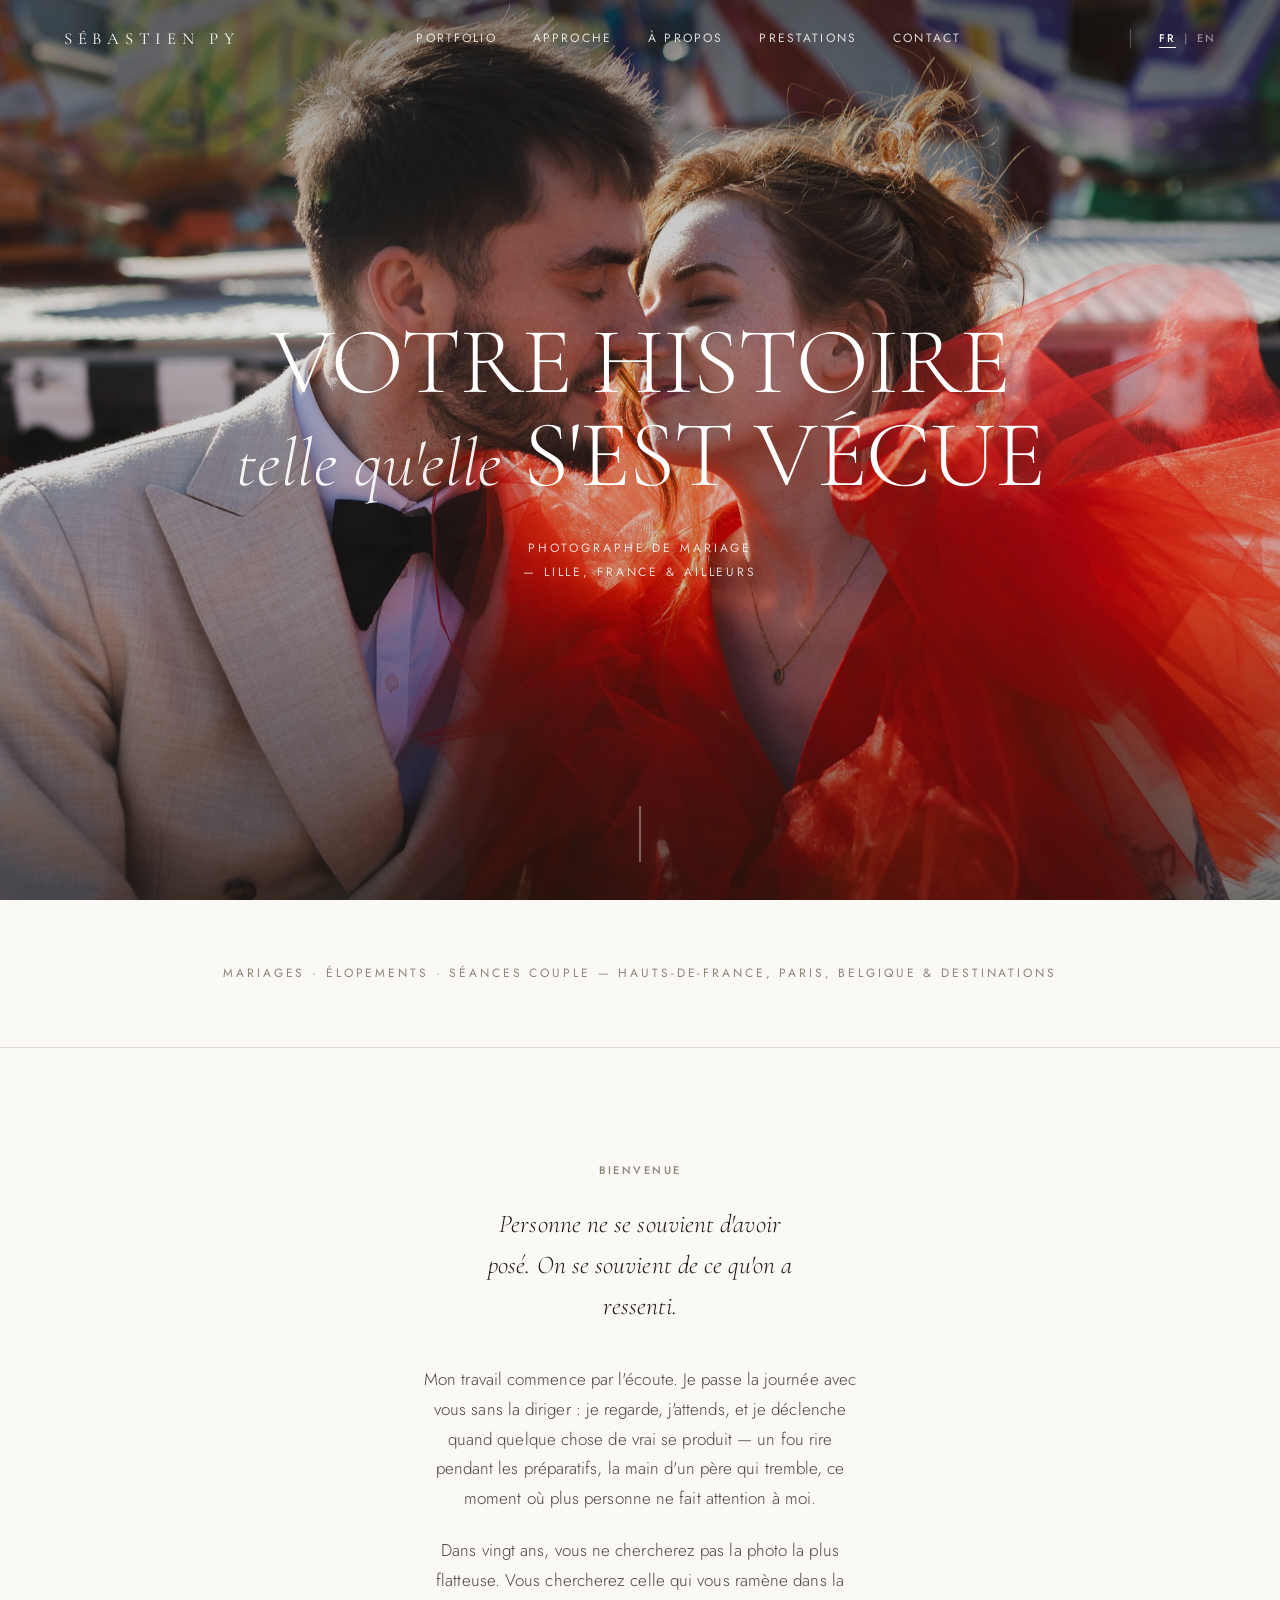
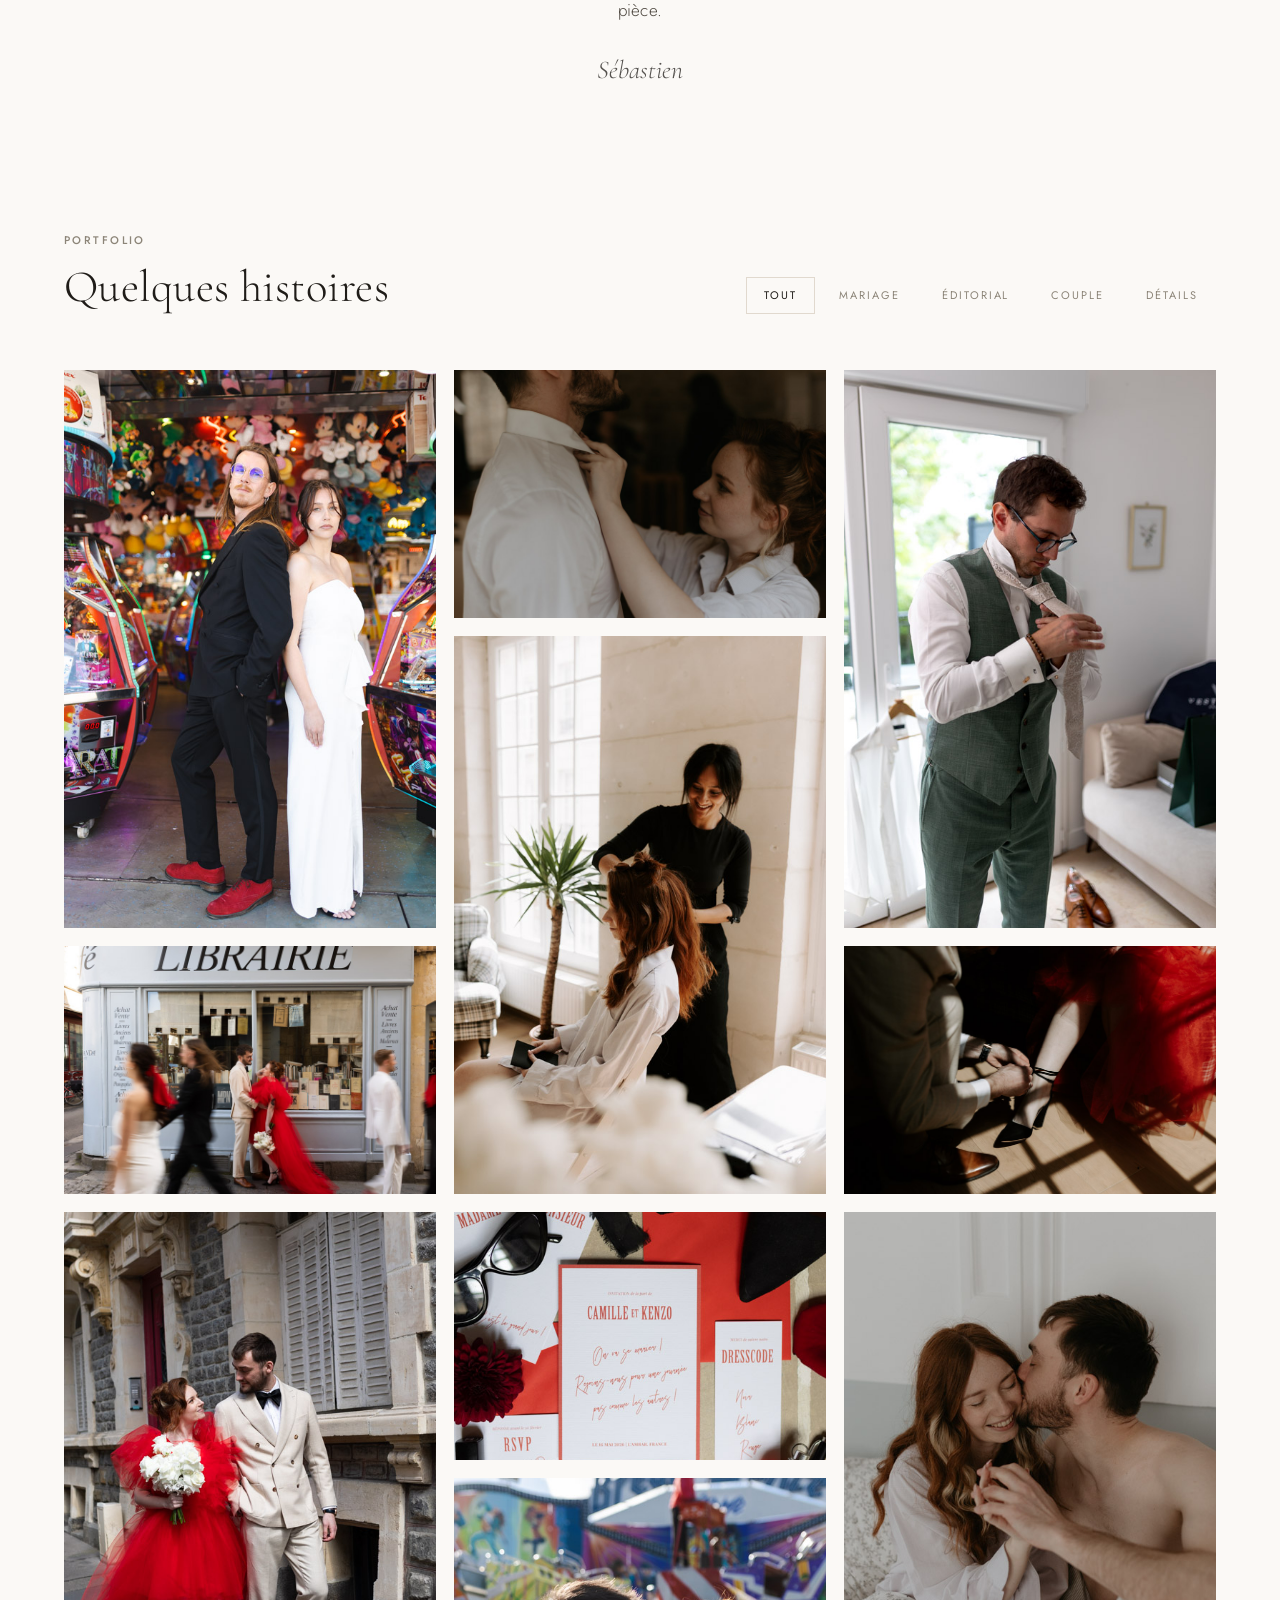
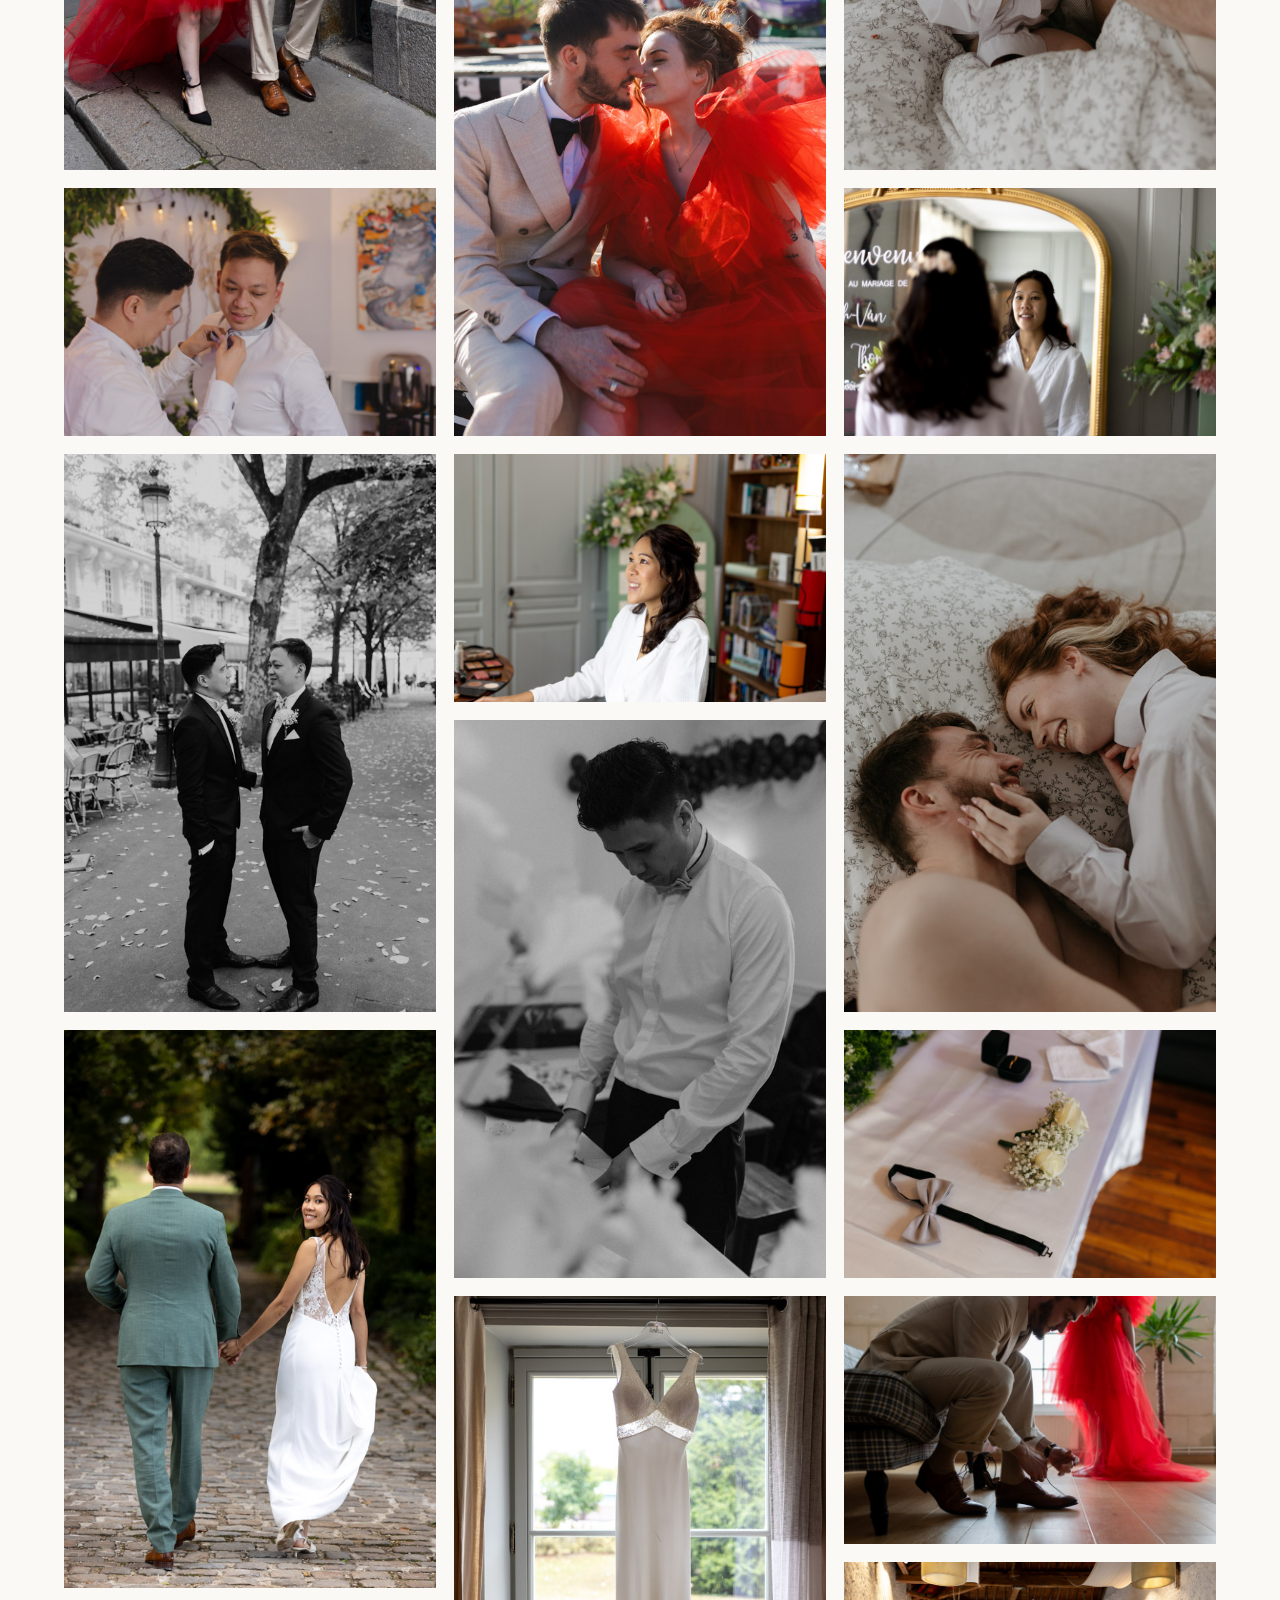
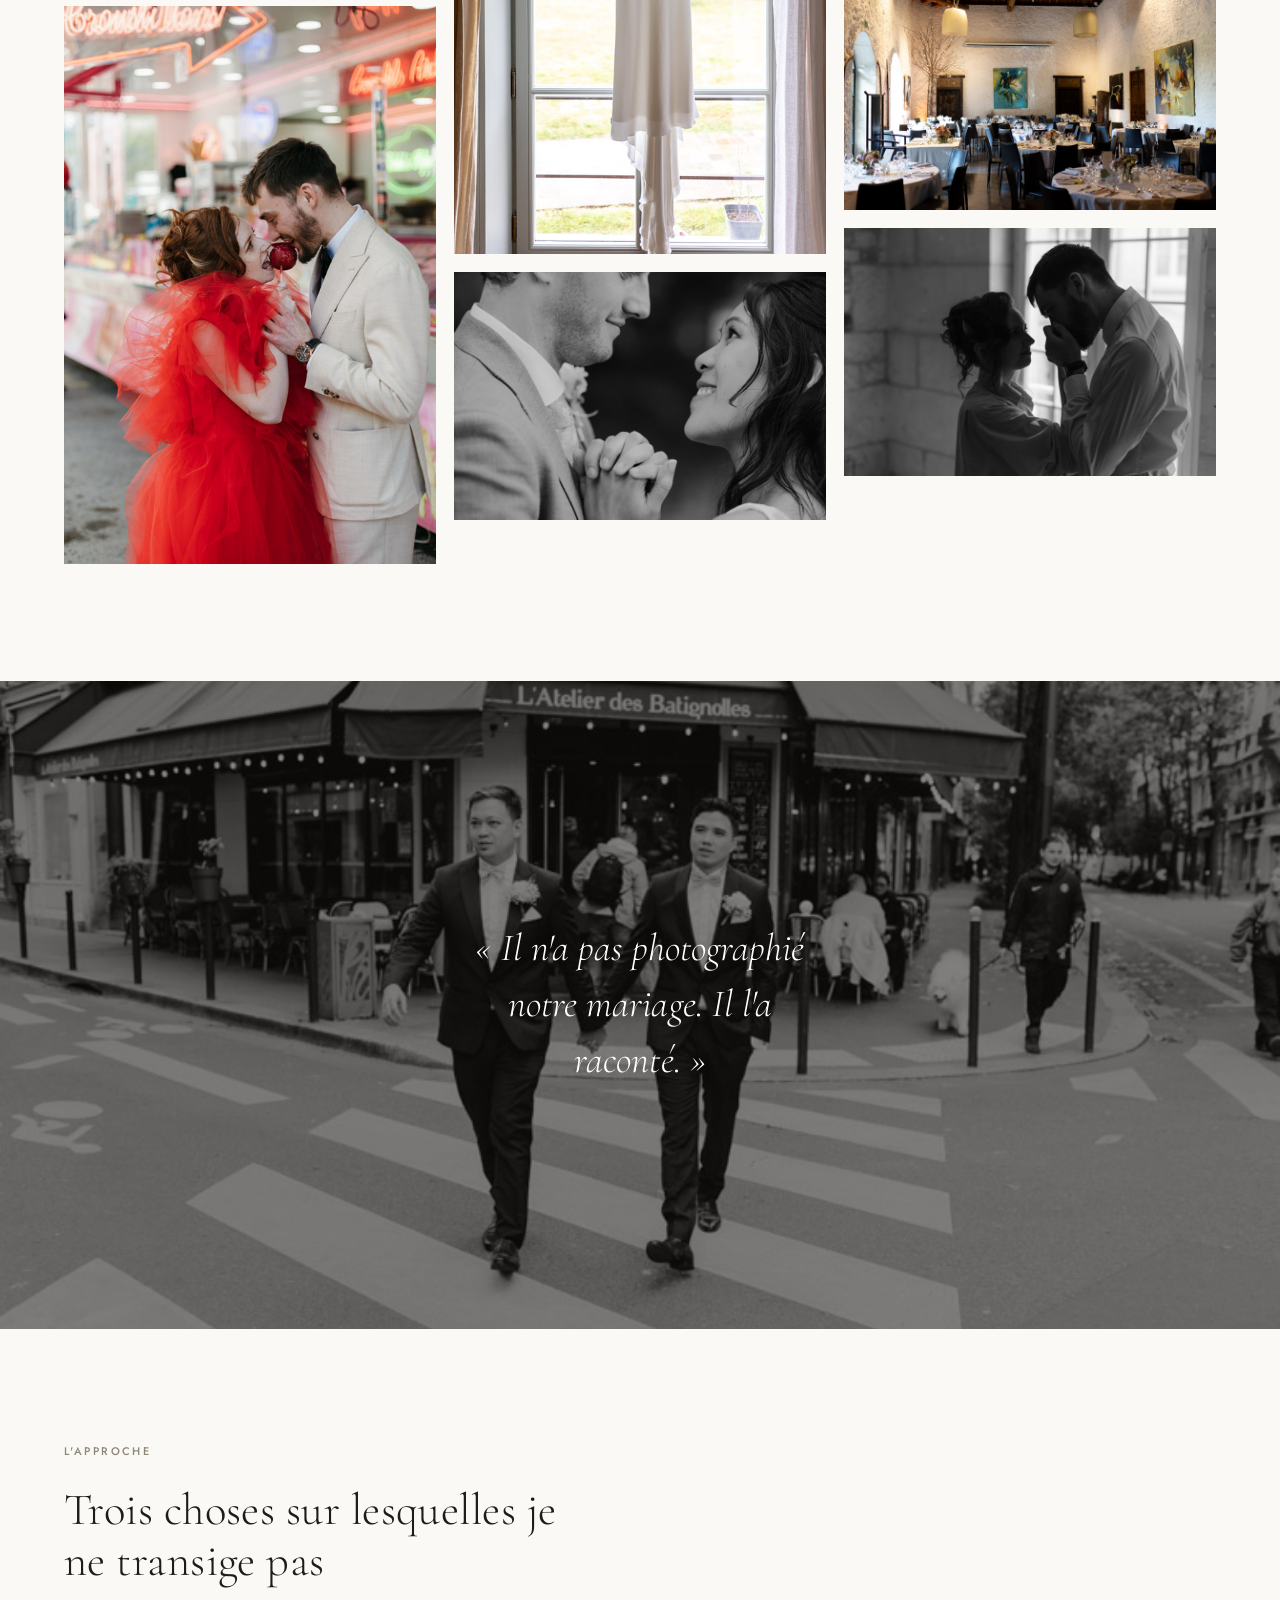
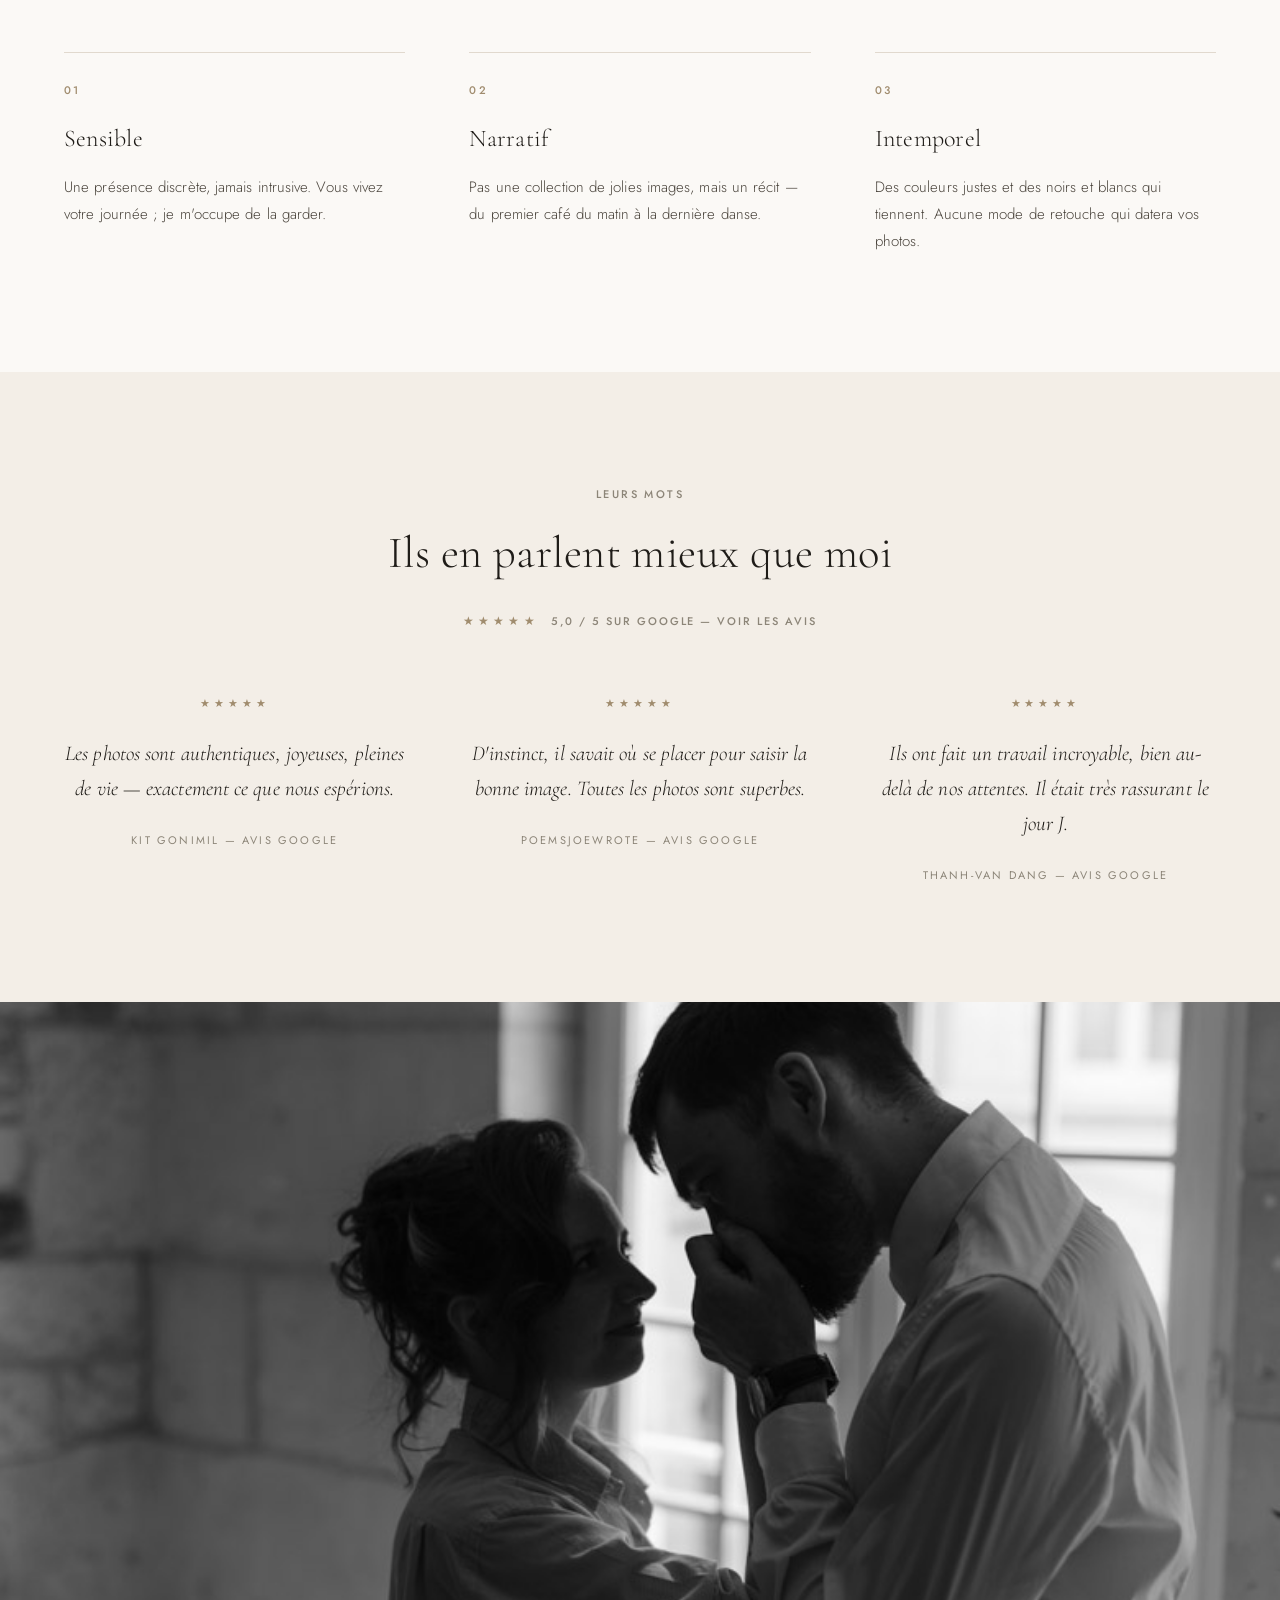
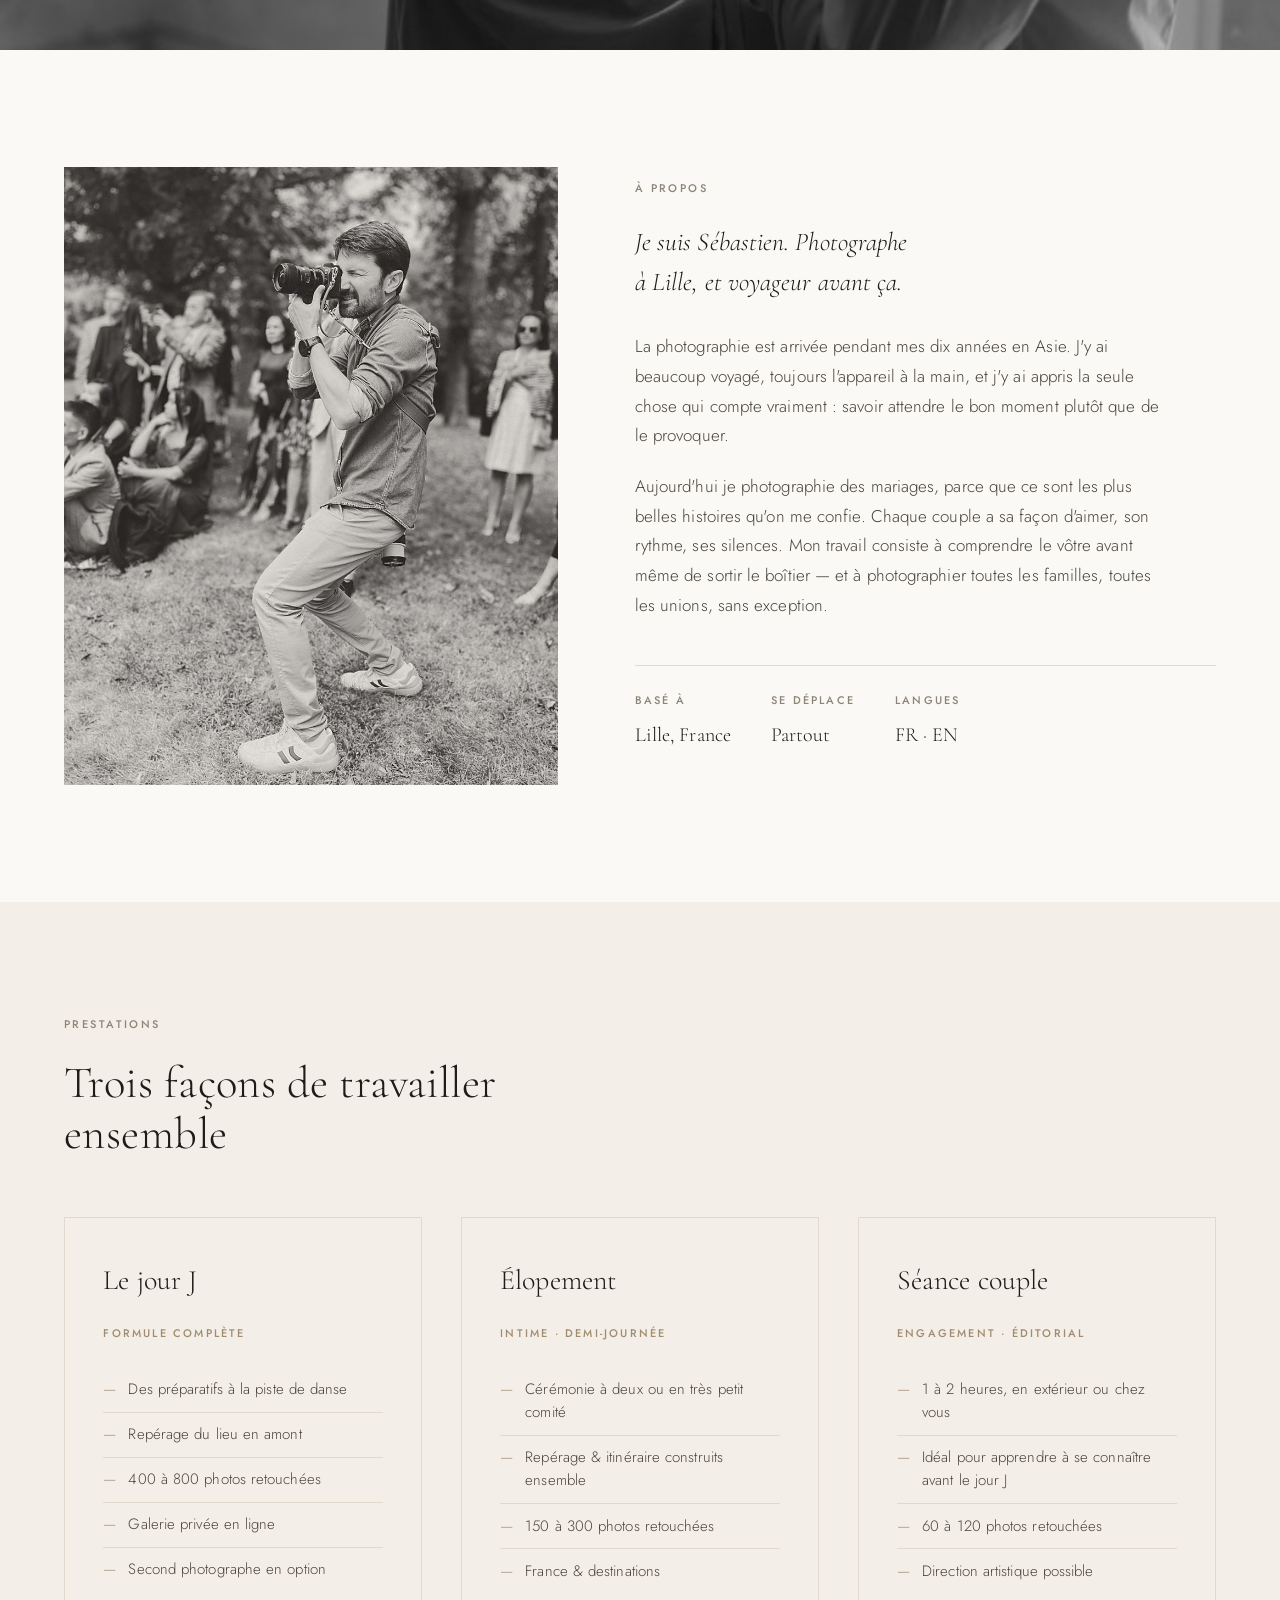
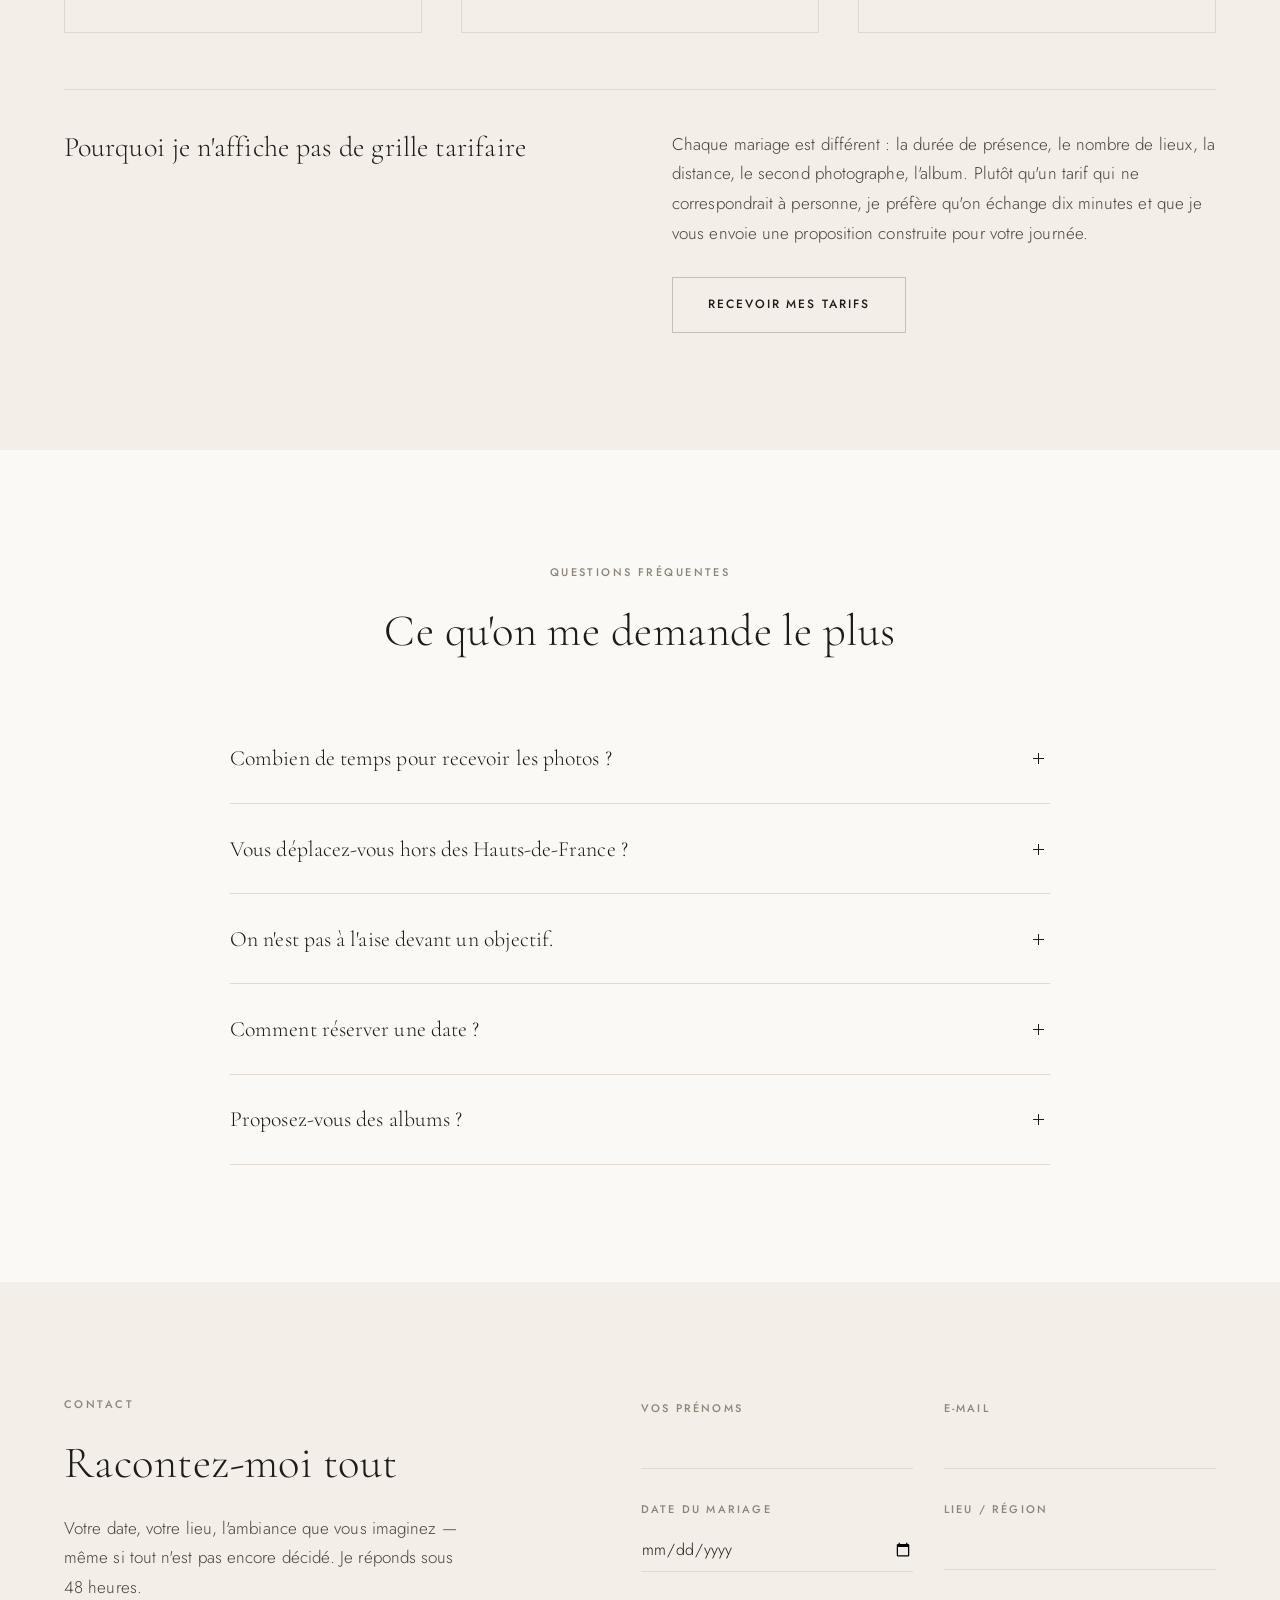
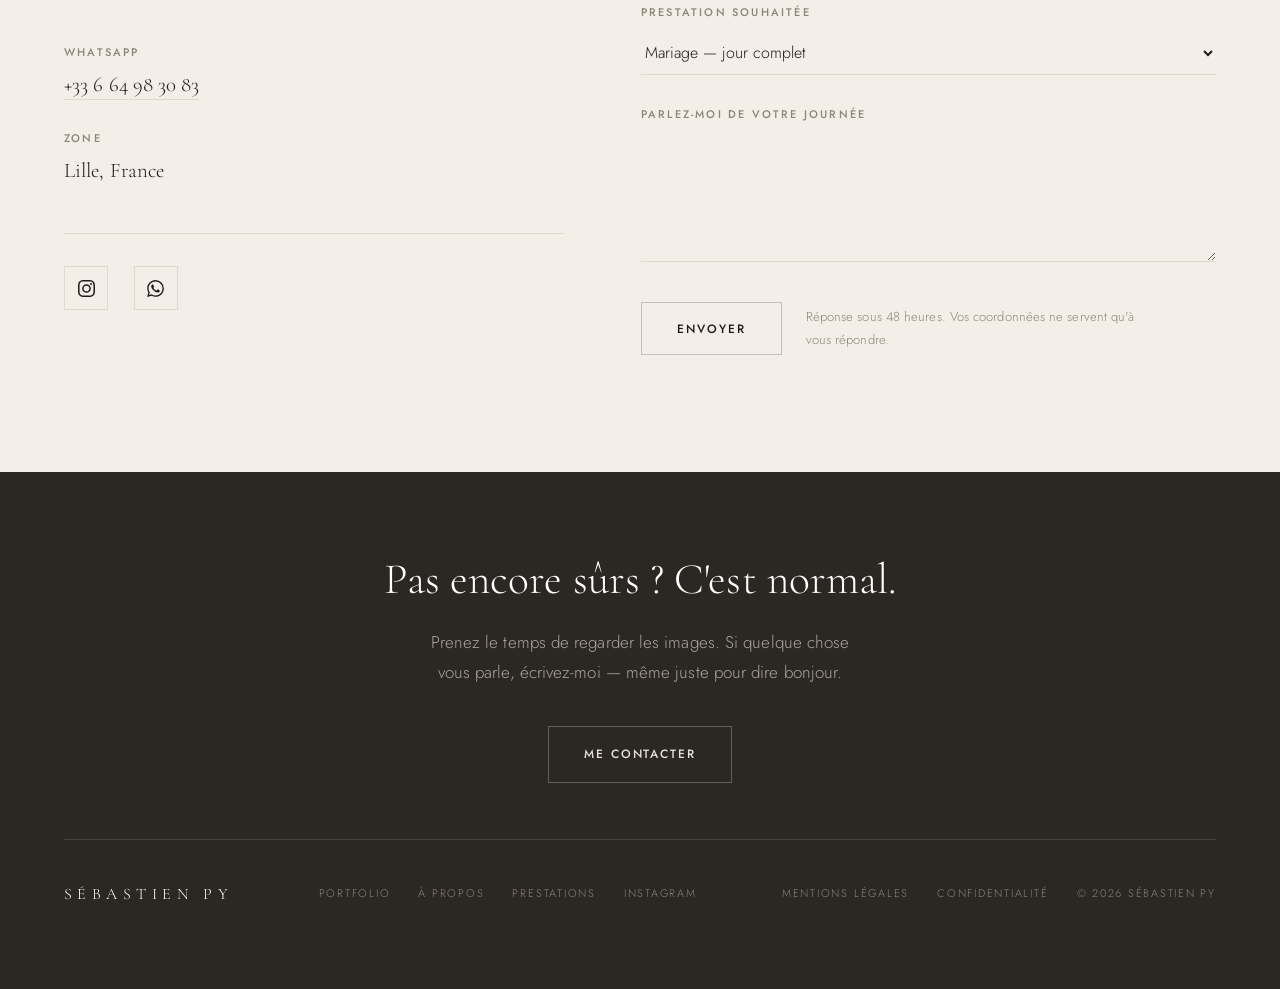
==== commit af2a0e84: "Fix portrait crop: height attribute was overriding aspect-ratio" ====
--- a/index.html
+++ b/index.html
@@ -268,7 +268,11 @@
 .about{display:grid;grid-template-columns:.85fr 1fr;gap:clamp(2.5rem,6vw,6rem);
   align-items:center}
 .about .photo{position:relative;background:var(--sand)}
-.about .photo img{width:100%;aspect-ratio:4/5;object-fit:cover;object-position:center}
+/* height:auto est INDISPENSABLE : l'attribut HTML height="1125" de la balise
+   <img> agit comme une hauteur fixe et neutralise aspect-ratio, ce qui
+   recadrait violemment le portrait dès que la colonne faisait moins de
+   900 px de large (donc sur tous les mobiles). */
+.about .photo img{width:100%;height:auto;aspect-ratio:4/5;object-fit:cover;object-position:center}
 .about p+p{margin-top:1.3rem}
 .about p{max-width:54ch}
 .about .lead{margin-bottom:1.8rem;max-width:26ch}
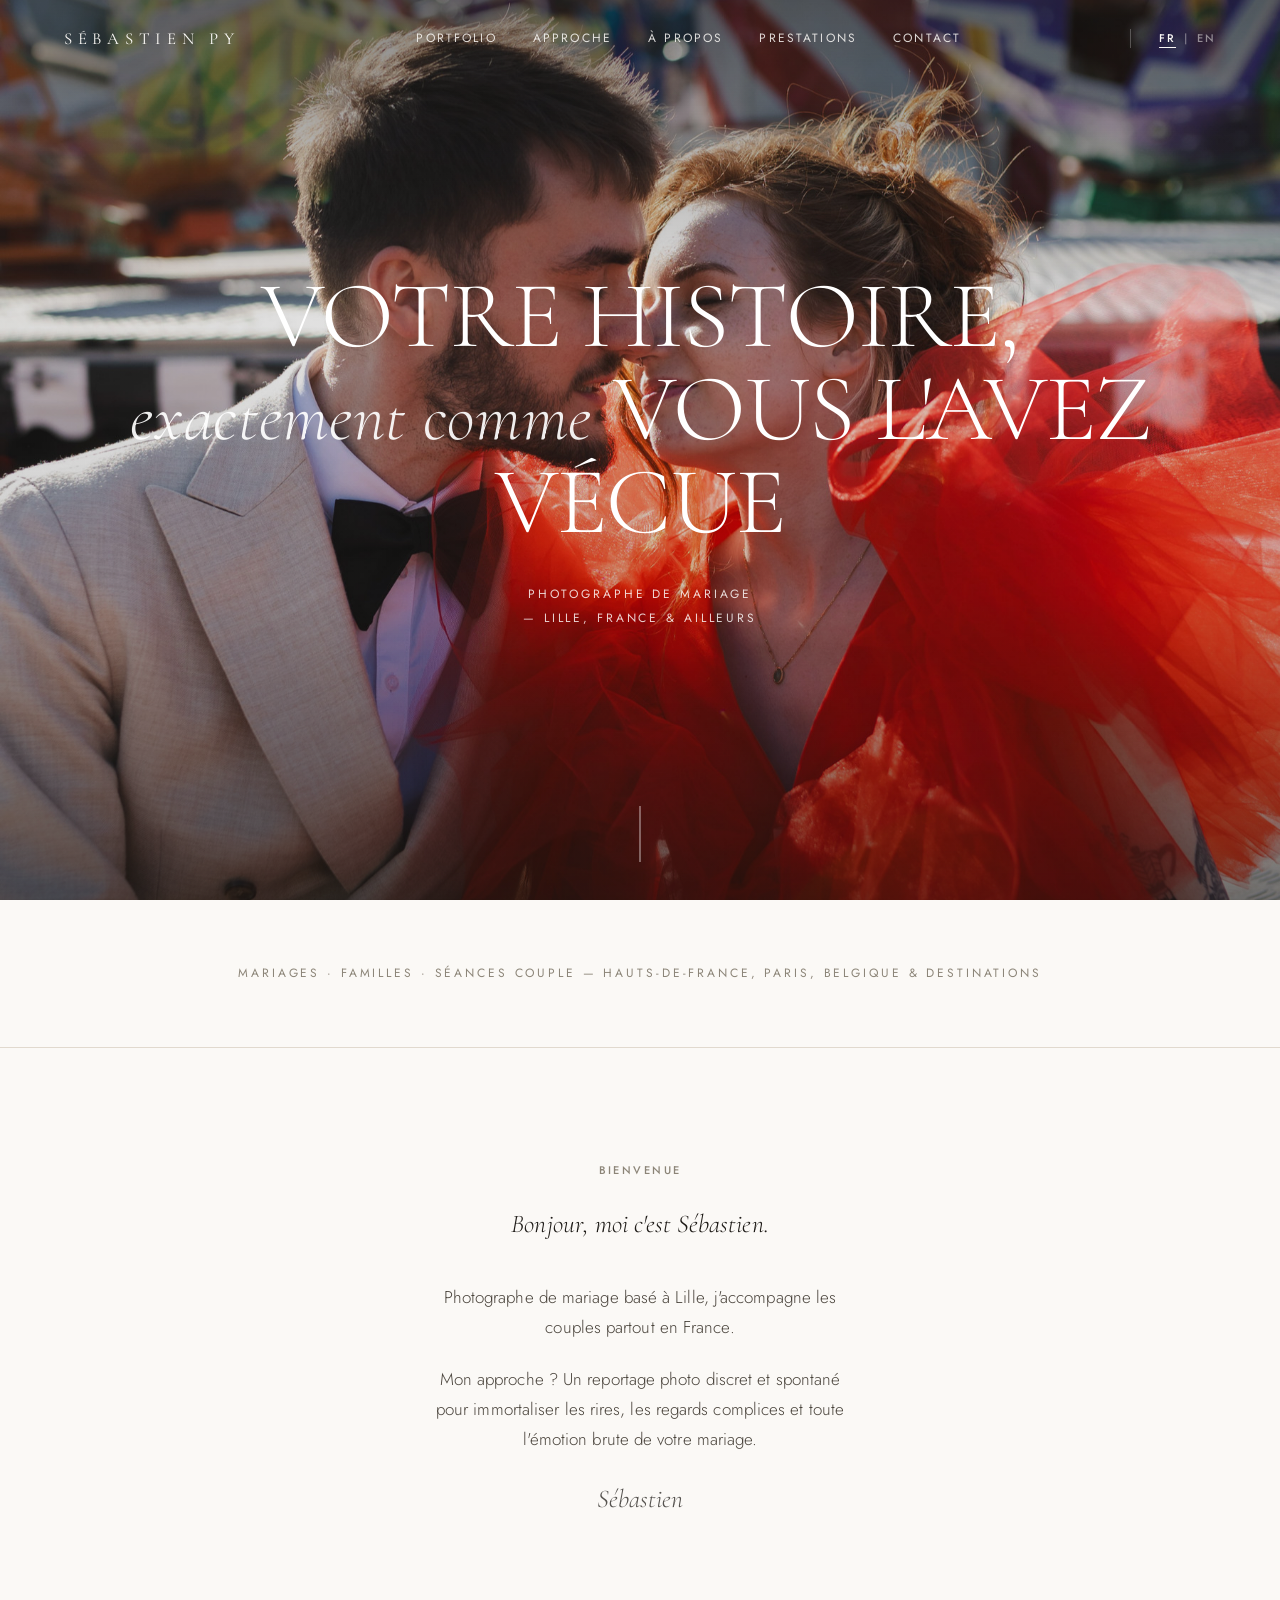
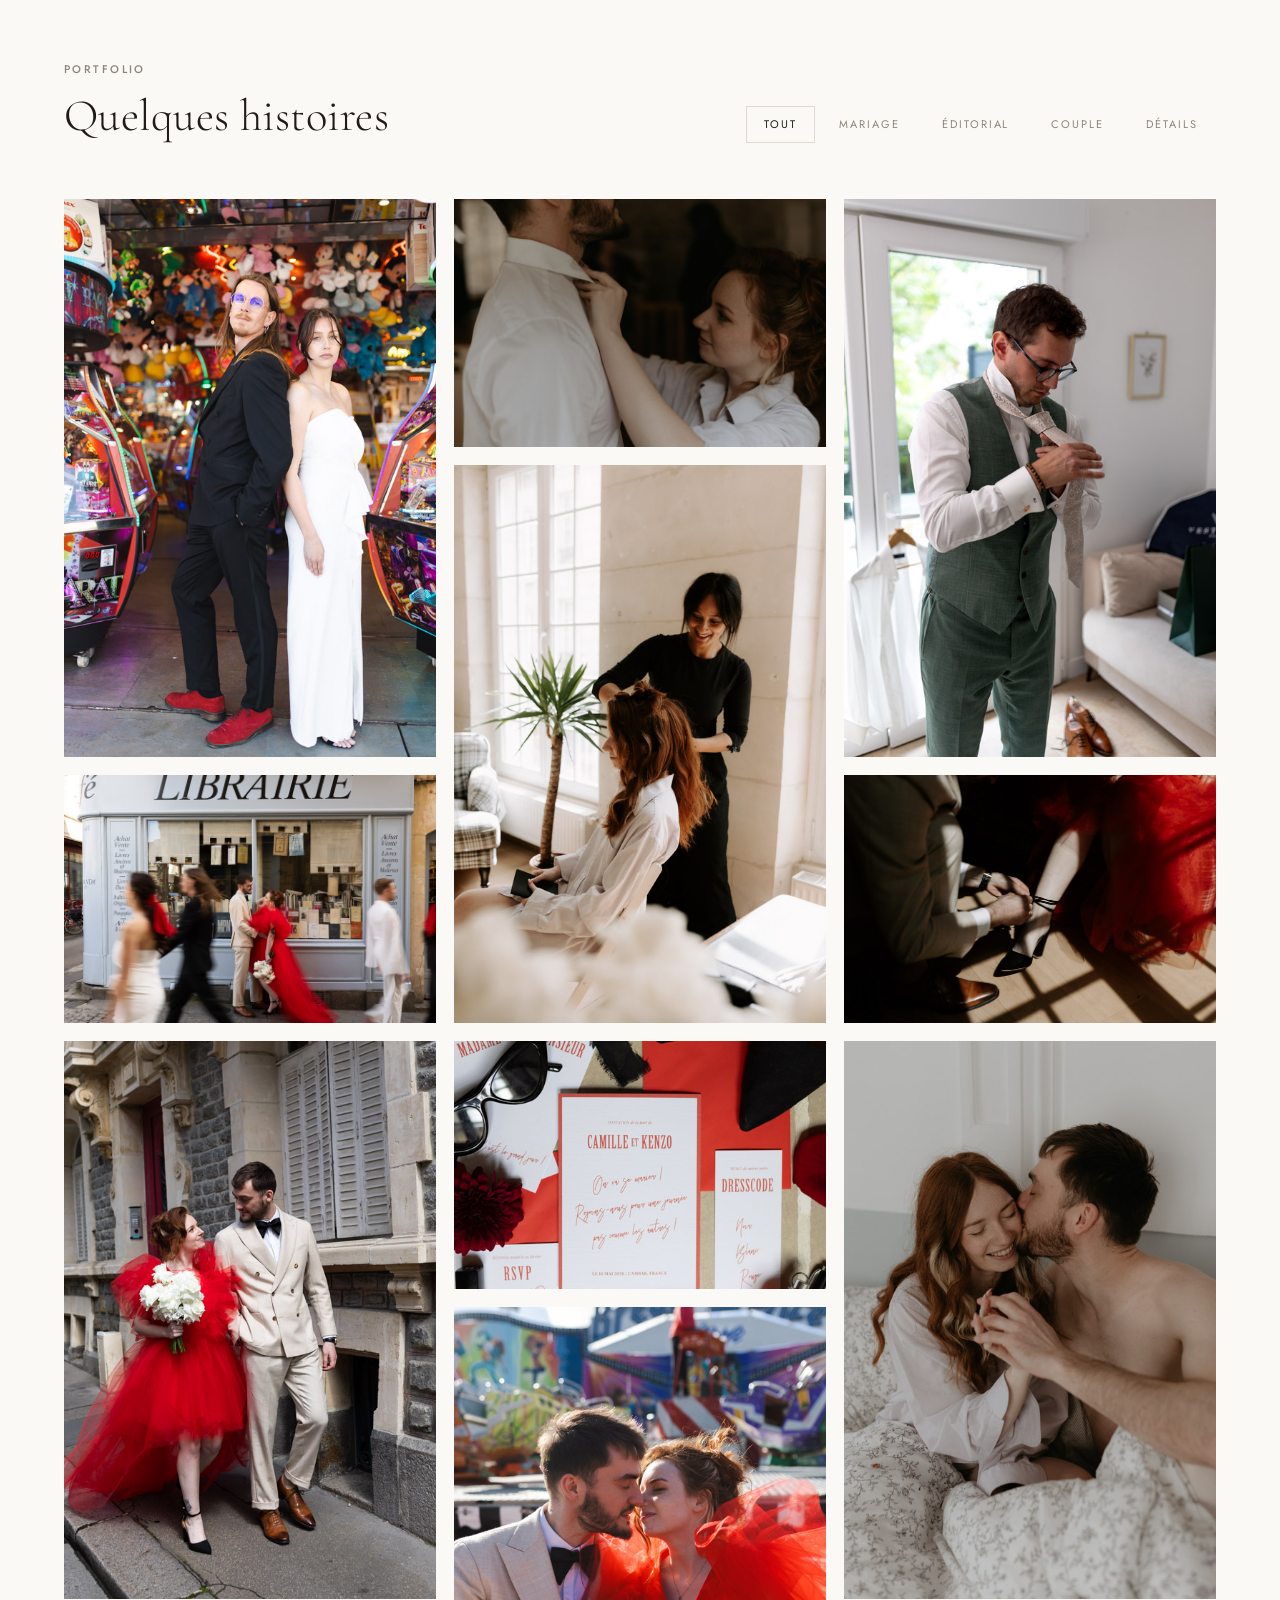
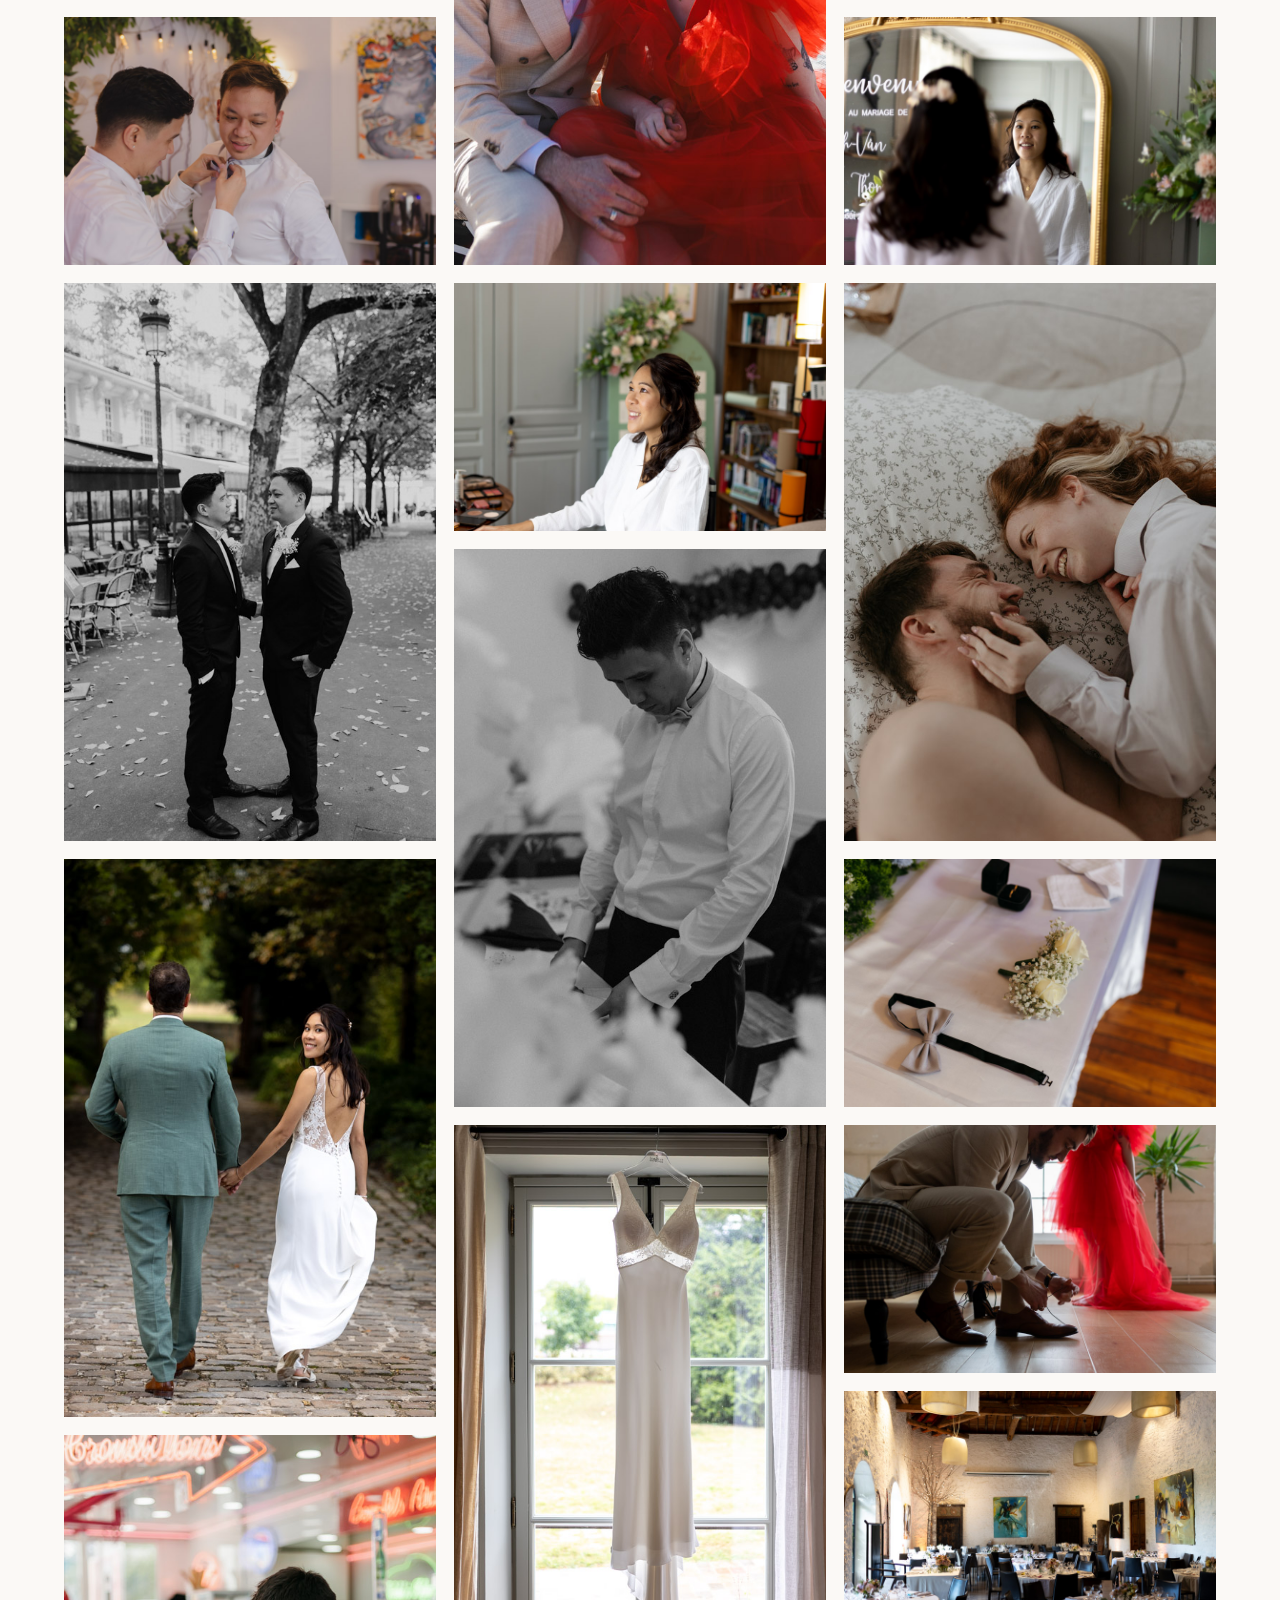
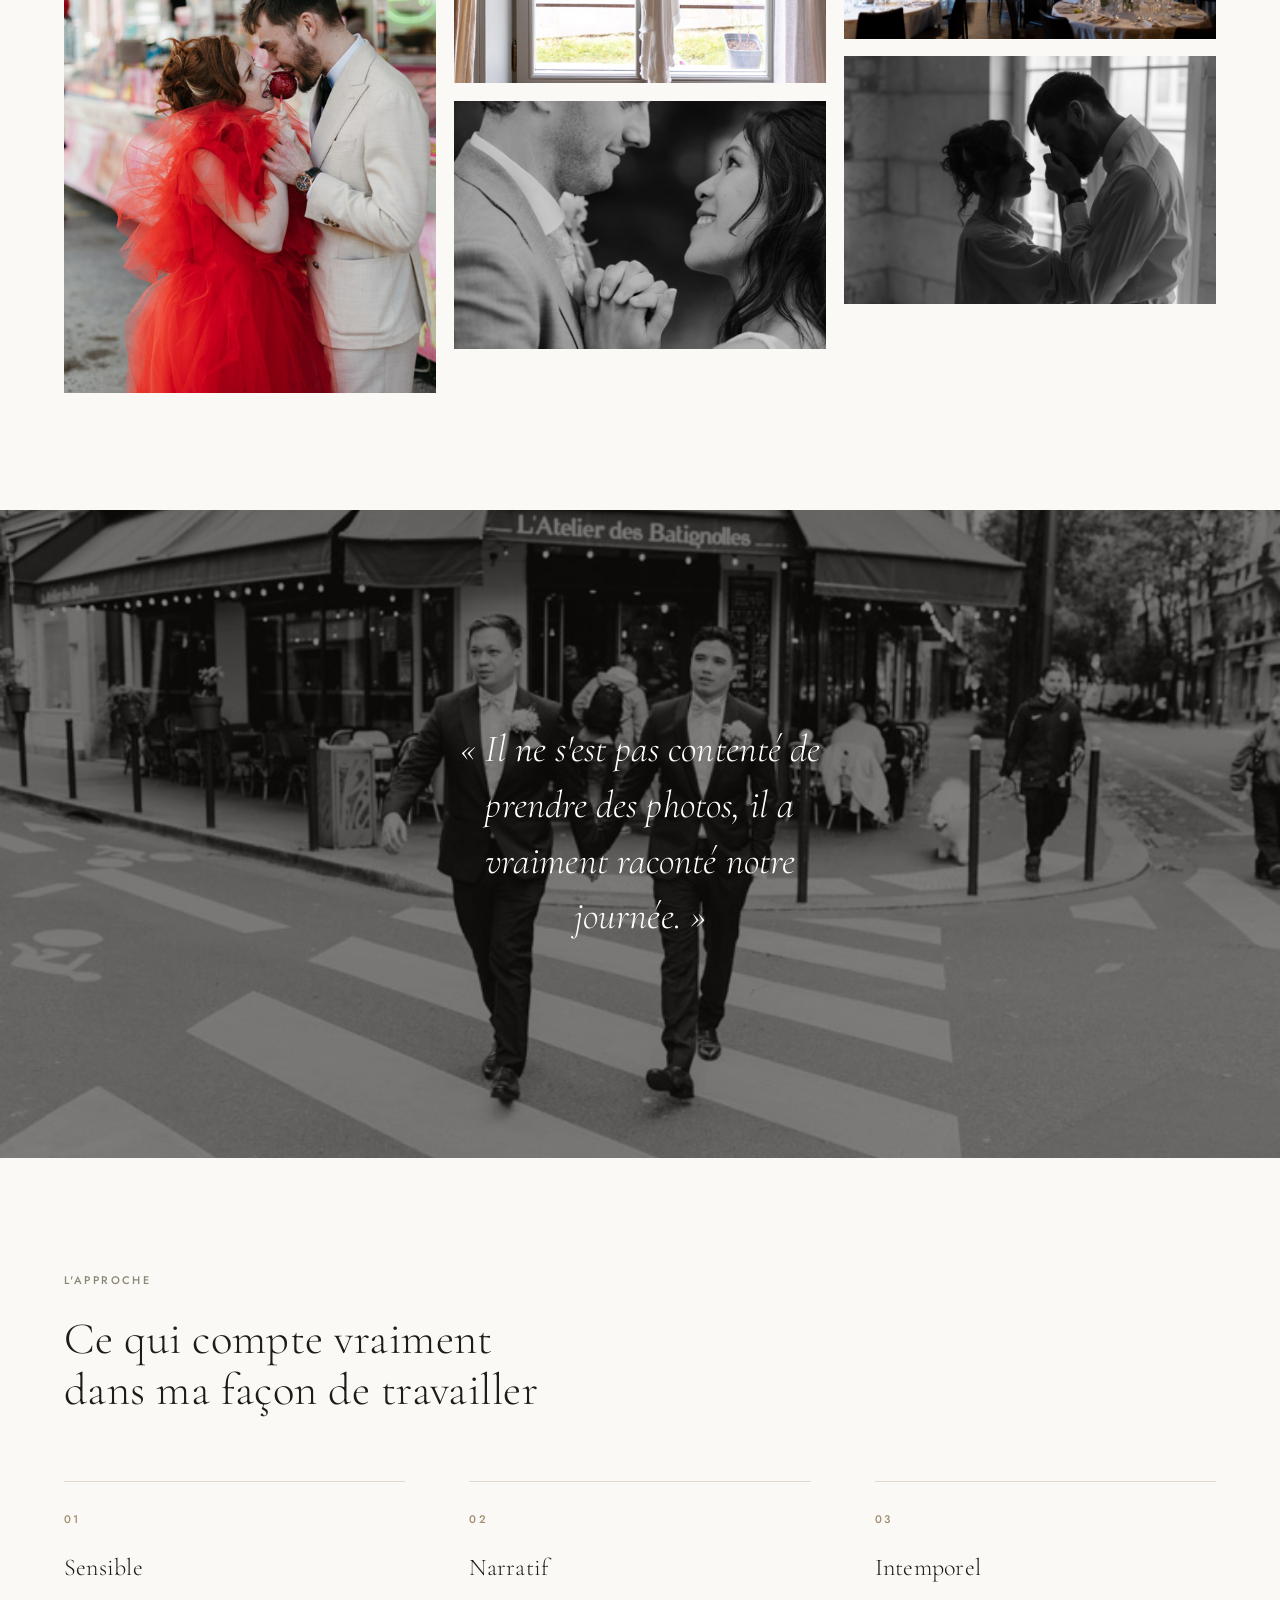
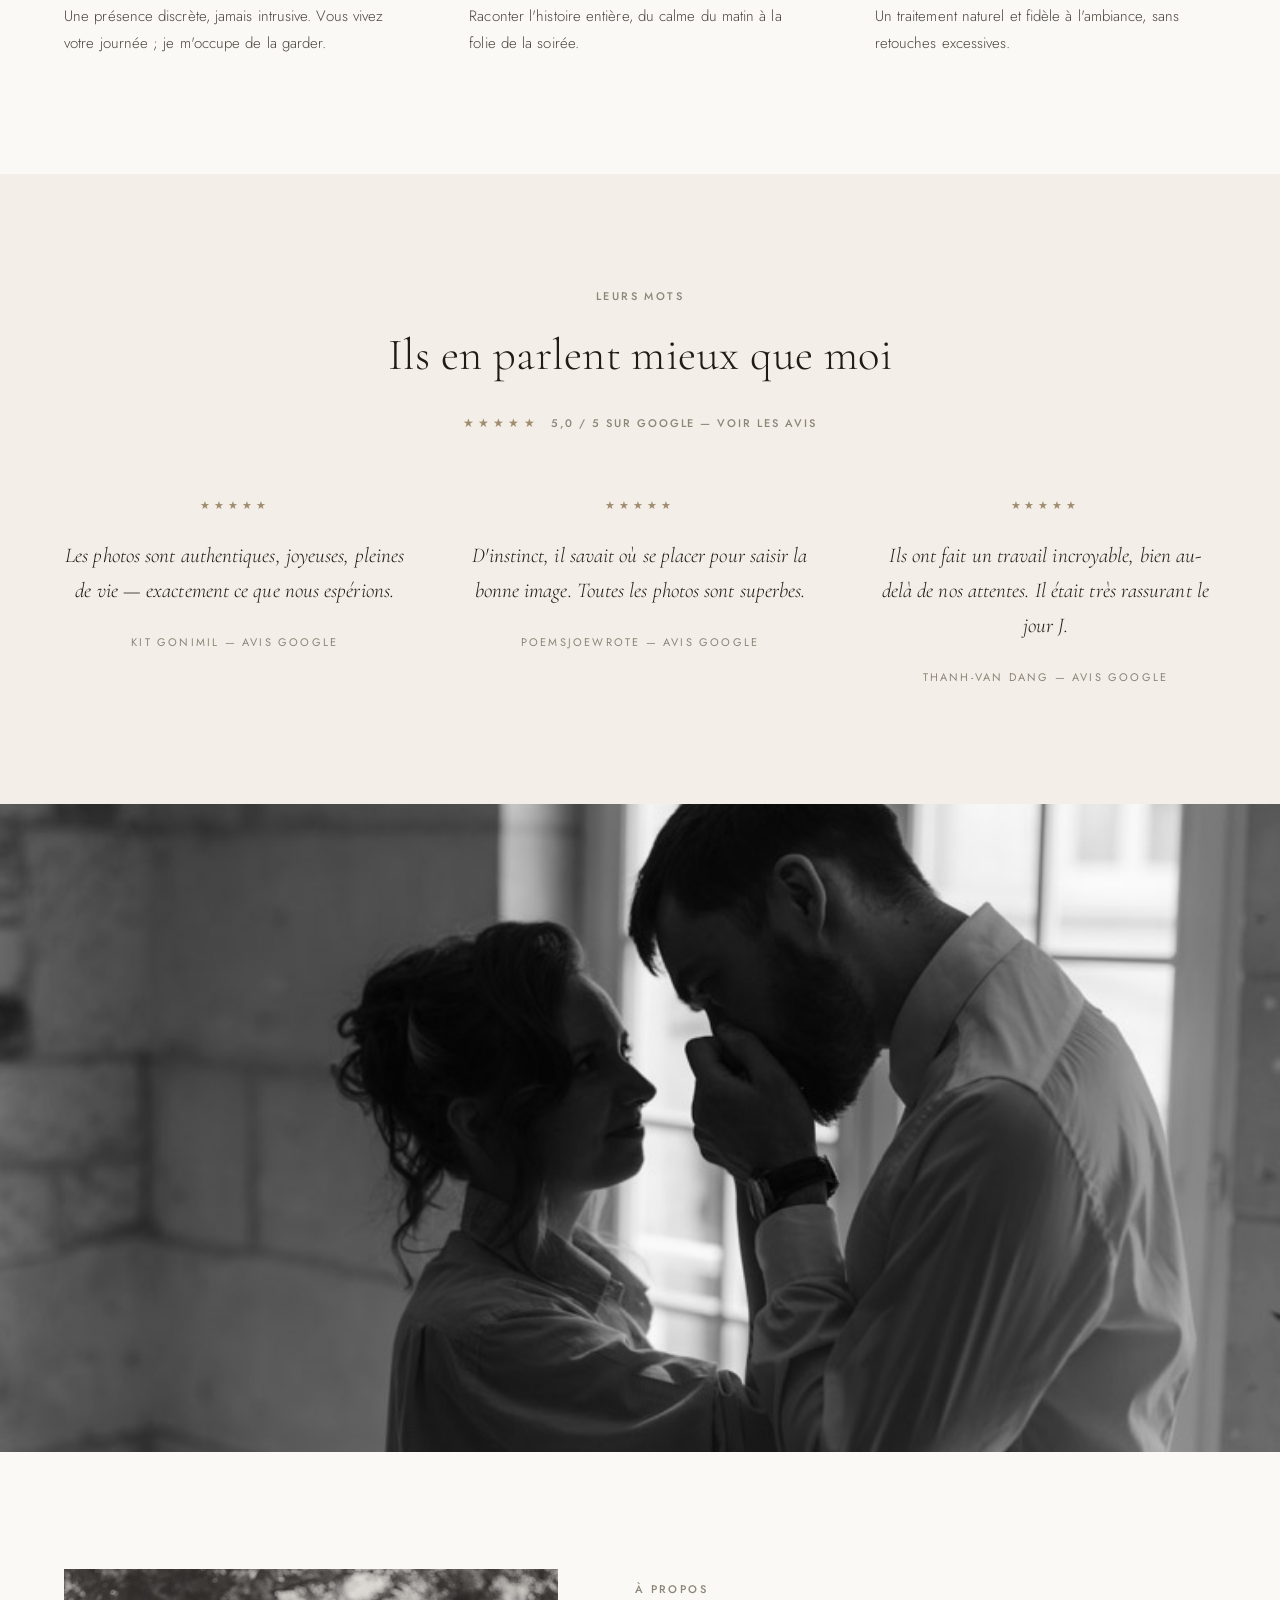
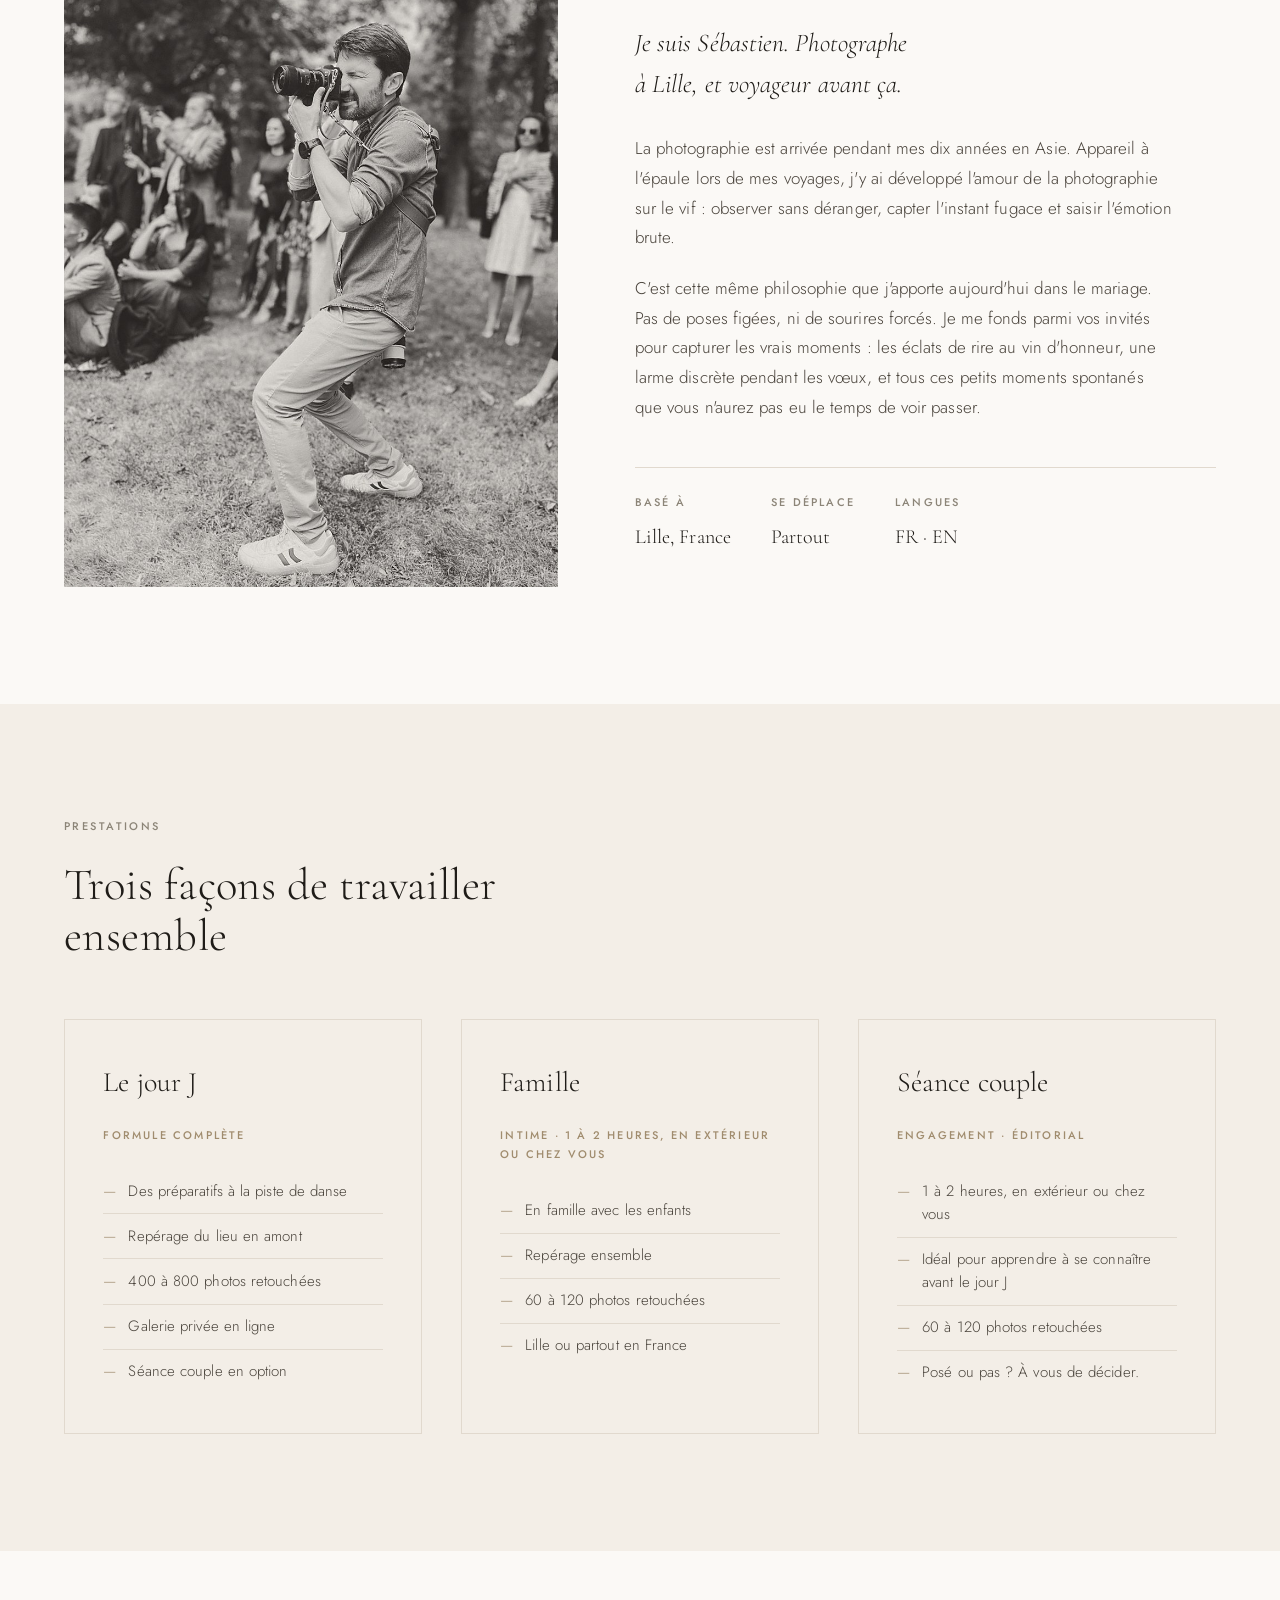
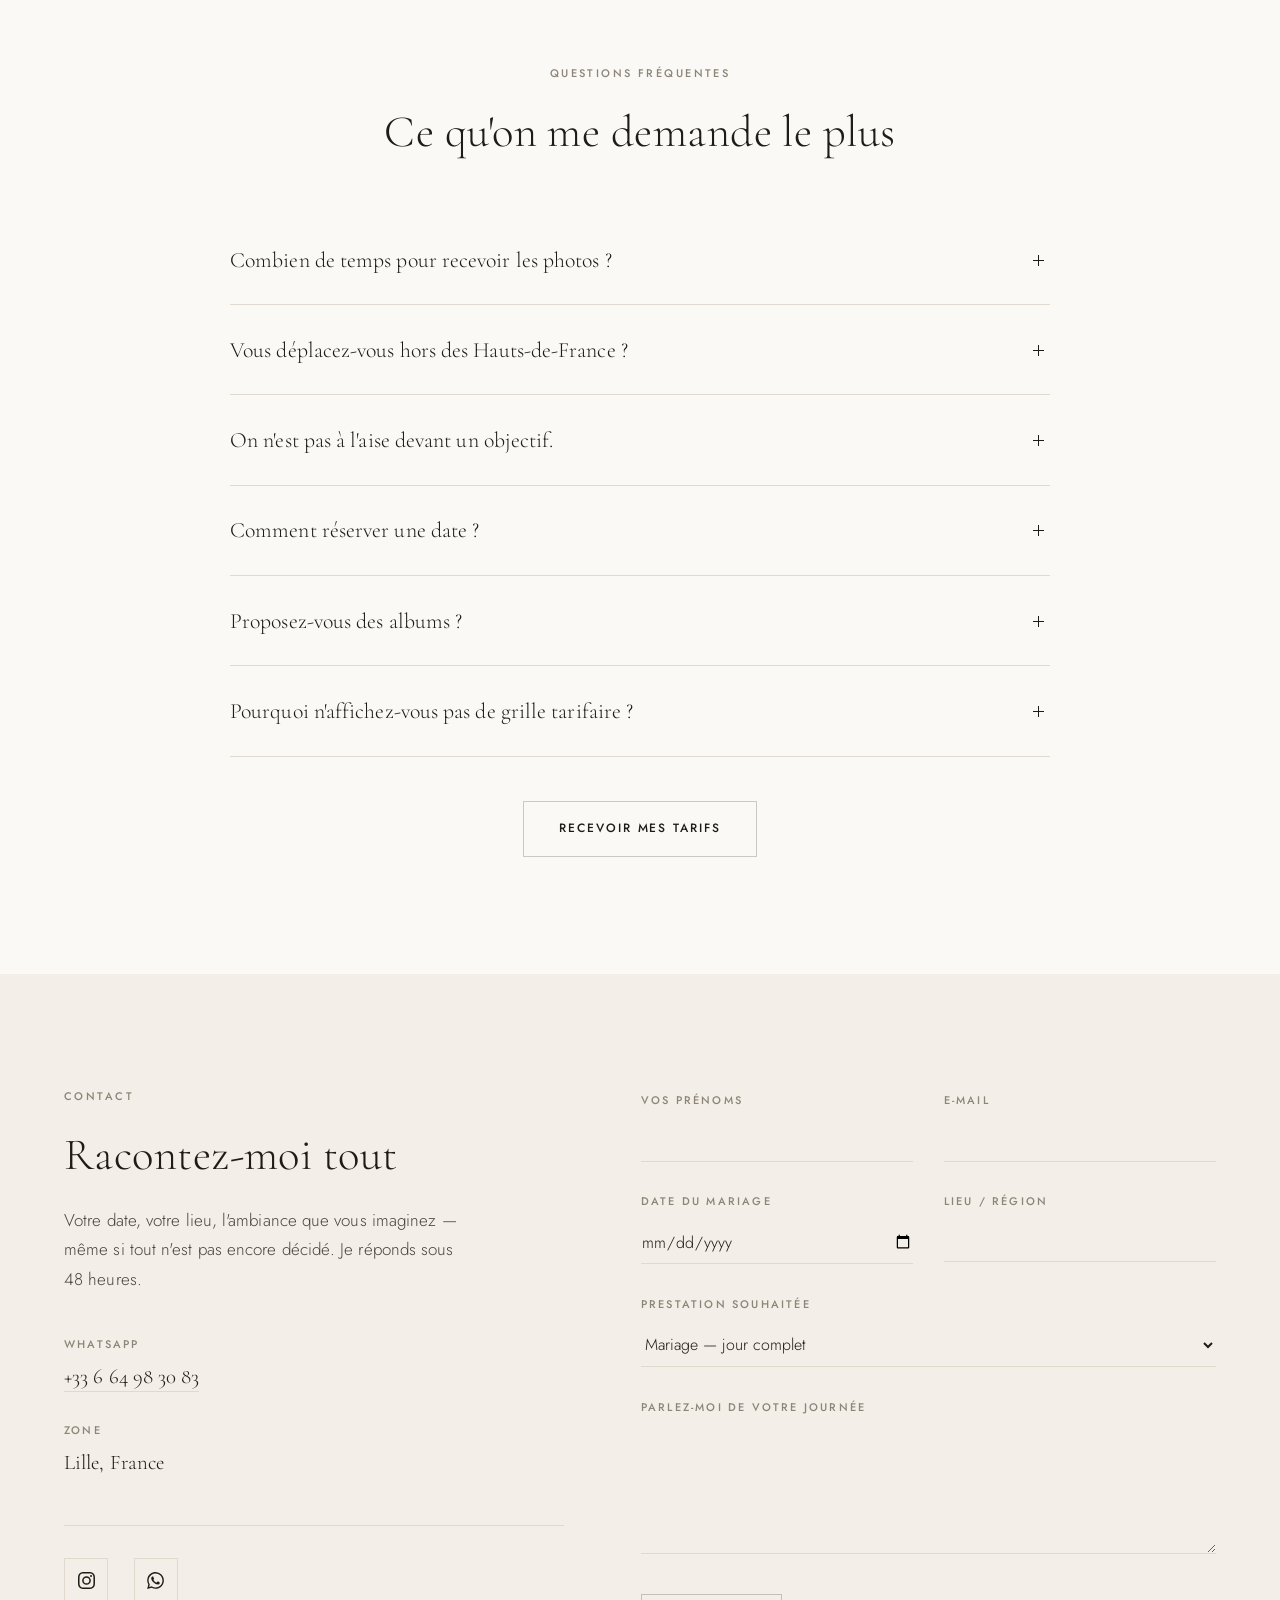
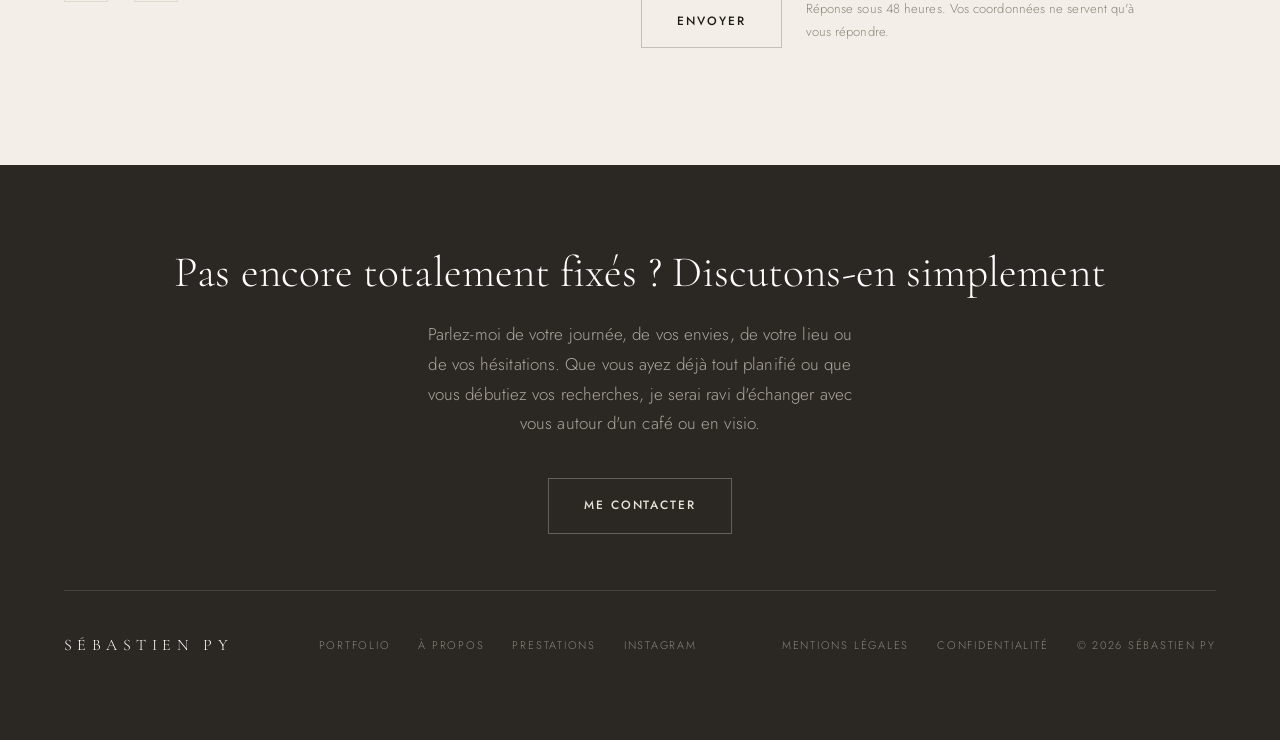
==== commit 0a14971f: "Apply Seb's revised French copy; adapt EN to match" ====
--- a/index.html
+++ b/index.html
@@ -4,7 +4,7 @@
 <meta charset="utf-8">
 <meta name="viewport" content="width=device-width, initial-scale=1">
 <title>Sébastien Py — Photographe de mariage à Lille</title>
-<meta name="description" content="Photographe de mariage à Lille et dans les Hauts-de-France. Une photographie sensible, narrative et intemporelle. Disponible en France et à l'étranger.">
+<meta name="description" content="Photographe de mariage basé à Lille. Un regard spontané et sincère pour raconter votre journée, partout en France.">
 <meta name="author" content="Sébastien Py">
 <meta property="og:type" content="website">
 <meta property="og:title" content="Sébastien Py — Photographe de mariage à Lille">
@@ -54,10 +54,12 @@
                     Tant que ce n'est pas fait, les demandes sont bien
                     enregistrées dans Netlify mais aucun e-mail ne part.
                     (À faire une seule fois. Aucun lien d'activation.)
-  2. MENTIONS     → statut, SIRET et coordonnées de l'hébergeur
-     LÉGALES        (clés lg.legalBody / lg.privacyBody). Obligatoire en
-                    France pour un site professionnel — loi LCEN art. 6-III.
-                    Le portrait et les avis Google sont déjà en place.
+  2. MENTIONS     → l'hébergeur est renseigné (Netlify). En revanche le
+     LÉGALES        SIRET et le statut ne figurent PLUS dans lg.legalBody :
+                    ils ont été retirés à la demande de Sébastien le
+                    11/09/2026. La loi LCEN art. 6-III les rend pourtant
+                    obligatoires pour un site professionnel — à rétablir
+                    dès que le numéro est disponible.
   3. PHOTOS       → les images sont désormais servies depuis le dossier
                     images/ du site. Elles restent en basse définition
                     (520 px environ) : quand Sébastien fournira des exports
@@ -465,7 +467,7 @@
 <section class="hero">
   <img src="images/hero.jpg" alt="">
   <div class="hero-in">
-    <h1><span data-i18n="hero.a">Votre histoire</span><br><em data-i18n="hero.b">telle qu'elle</em> <span data-i18n="hero.c">s'est vécue</span></h1>
+    <h1><span data-i18n="hero.a">Votre histoire,</span><br><em data-i18n="hero.b">exactement comme</em> <span data-i18n="hero.c">vous l'avez vécue</span></h1>
     <p data-i18n="hero.sub">Photographe de mariage — Lille, France &amp; ailleurs</p>
   </div>
   <div class="scrollcue"></div>
@@ -473,16 +475,16 @@
 
 <!-- ══════════════════════════ POSITIONNEMENT ══════════════════════════ -->
 <div class="strip">
-  <div class="wrap"><p data-i18n="strip">Mariages · Élopements · Séances couple — Hauts-de-France, Paris, Belgique &amp; destinations</p></div>
+  <div class="wrap"><p data-i18n="strip">Mariages · Familles · Séances couple — Hauts-de-France, Paris, Belgique &amp; destinations</p></div>
 </div>
 
 <!-- ══════════════════════════ MANIFESTE ══════════════════════════ -->
 <section class="manifesto">
   <div class="wrap narrow rv">
     <p class="eyebrow" data-i18n="man.eyebrow">Bienvenue</p>
-    <p class="lead" data-i18n="man.lead">Personne ne se souvient d'avoir posé. On se souvient de ce qu'on a ressenti.</p>
-    <p data-i18n="man.p1">Mon travail commence par l'écoute. Je passe la journée avec vous sans la diriger&nbsp;: je regarde, j'attends, et je déclenche quand quelque chose de vrai se produit — un fou rire pendant les préparatifs, la main d'un père qui tremble, ce moment où plus personne ne fait attention à moi.</p>
-    <p data-i18n="man.p2">Dans vingt ans, vous ne chercherez pas la photo la plus flatteuse. Vous chercherez celle qui vous ramène dans la pièce.</p>
+    <p class="lead" data-i18n="man.lead">Bonjour, moi c'est Sébastien.</p>
+    <p data-i18n="man.p1">Photographe de mariage basé à Lille, j'accompagne les couples partout en France.</p>
+    <p data-i18n="man.p2">Mon approche&nbsp;? Un reportage photo discret et spontané pour immortaliser les rires, les regards complices et toute l'émotion brute de votre mariage.</p>
     <p class="sig">Sébastien</p>
   </div>
 </section>
@@ -620,17 +622,17 @@
           <li data-i18n="sv.1b">Repérage du lieu en amont</li>
           <li data-i18n="sv.1c">400 à 800 photos retouchées</li>
           <li data-i18n="sv.1d">Galerie privée en ligne</li>
-          <li data-i18n="sv.1e">Second photographe en option</li>
+          <li data-i18n="sv.1e">Séance couple en option</li>
         </ul>
       </div>
       <div class="card">
-        <h3 data-i18n="sv.2t">Élopement</h3>
-        <p class="sub" data-i18n="sv.2s">Intime · demi-journée</p>
+        <h3 data-i18n="sv.2t">Famille</h3>
+        <p class="sub" data-i18n="sv.2s">Intime · 1 à 2 heures, en extérieur ou chez vous</p>
         <ul>
-          <li data-i18n="sv.2a">Cérémonie à deux ou en très petit comité</li>
-          <li data-i18n="sv.2b">Repérage &amp; itinéraire construits ensemble</li>
-          <li data-i18n="sv.2c">150 à 300 photos retouchées</li>
-          <li data-i18n="sv.2d">France &amp; destinations</li>
+          <li data-i18n="sv.2a">En famille avec les enfants</li>
+          <li data-i18n="sv.2b">Repérage ensemble</li>
+          <li data-i18n="sv.2c">60 à 120 photos retouchées</li>
+          <li data-i18n="sv.2d">Lille ou partout en France</li>
         </ul>
       </div>
       <div class="card">
@@ -640,15 +642,8 @@
           <li data-i18n="sv.3a">1 à 2 heures, en extérieur ou chez vous</li>
           <li data-i18n="sv.3b">Idéal pour apprendre à se connaître avant le jour J</li>
           <li data-i18n="sv.3c">60 à 120 photos retouchées</li>
-          <li data-i18n="sv.3d">Direction artistique possible</li>
+          <li data-i18n="sv.3d">Posé ou pas&nbsp;? À vous de décider.</li>
         </ul>
-      </div>
-    </div>
-    <div class="tarif rv">
-      <h3 data-i18n="sv.pt">Pourquoi je n'affiche pas de grille tarifaire</h3>
-      <div>
-        <p data-i18n="sv.pp">Chaque mariage est différent&nbsp;: la durée de présence, le nombre de lieux, la distance, le second photographe, l'album. Plutôt qu'un tarif qui ne correspondrait à personne, je préfère qu'on échange dix minutes et que je vous envoie une proposition construite pour votre journée.</p>
-        <a href="#contact" class="btn" data-i18n="sv.cta">Recevoir mes tarifs</a>
       </div>
     </div>
   </div>
@@ -672,6 +667,11 @@
         <p class="ans" data-i18n="fq.a4">Un message ici, un appel pour faire connaissance, puis un contrat et un acompte de 30&nbsp;% qui bloque la date. Je ne prends qu'un nombre limité de mariages par an.</p></details>
       <details><summary data-i18n="fq.q5">Proposez-vous des albums&nbsp;?</summary>
         <p class="ans" data-i18n="fq.a5">Oui — albums fine art, tirages et coffrets, fabriqués en France. Je vous fais une première sélection, vous ajustez, et vous validez avant impression.</p></details>
+      <details><summary data-i18n="sv.pt">Pourquoi n'affichez-vous pas de grille tarifaire&nbsp;?</summary>
+        <p class="ans" data-i18n="sv.pp">Selon vos envies et l'organisation de votre journée, vos besoins ne seront pas les mêmes. Au lieu d'afficher un tarif fixe souvent à côté de la plaque, parlons-en simplement quelques minutes. Je vous composerai ensuite un devis sur mesure.</p></details>
+    </div>
+    <div class="rv" style="text-align:center;margin-top:2.75rem">
+      <a href="#contact" class="btn" data-i18n="sv.cta">Recevoir mes tarifs</a>
     </div>
   </div>
 </section>
@@ -734,7 +734,7 @@
         <div class="field"><label for="f-type" data-i18n="ct.f5">Prestation souhaitée</label>
           <select id="f-type" name="Prestation">
             <option data-i18n="ct.o1">Mariage — jour complet</option>
-            <option data-i18n="ct.o2">Élopement</option>
+            <option data-i18n="ct.o2">Séance Famille</option>
             <option data-i18n="ct.o3">Séance couple</option>
             <option data-i18n="ct.o4">Je ne sais pas encore</option>
           </select>
@@ -784,11 +784,10 @@
 </footer>
 
 <!-- ══════════════════════════ MENTIONS LÉGALES / RGPD ══════════════════════════
-  ⚠️  À COMPLÉTER avant la mise en ligne : les mentions légales sont
-  OBLIGATOIRES en France pour un site professionnel (loi LCEN art. 6-III).
-  Cherchez « À COMPLÉTER » dans les textes lg.legalBody / lg.privacyBody
-  du dictionnaire I18N : statut, SIRET, adresse et coordonnées de
-  l'hébergeur doivent être renseignés.
+  ⚠️  Les mentions légales sont OBLIGATOIRES en France pour un site
+  professionnel (loi LCEN art. 6-III). L'hébergeur est renseigné, mais le
+  statut et le SIRET ont été retirés à la demande de Sébastien (11/09/2026).
+  Texte à compléter dans lg.legalBody dès que le numéro est disponible.
 -->
 <dialog id="legal" class="legal">
   <button type="button" class="x" onclick="document.getElementById('legal').close()" aria-label="Fermer">✕</button>
@@ -872,20 +871,20 @@
  "doc.title":"Sébastien Py — Photographe de mariage à Lille",
  "nav.work":"Portfolio","nav.approach":"Approche","nav.about":"À propos",
  "nav.services":"Prestations","nav.contact":"Contact",
- "hero.a":"Votre histoire","hero.b":"telle qu'elle","hero.c":"s'est vécue",
+ "hero.a":"Votre histoire,","hero.b":"exactement comme","hero.c":"vous l'avez vécue",
  "hero.sub":"Photographe de mariage — Lille, France &amp; ailleurs",
- "strip":"Mariages · Élopements · Séances couple — Hauts-de-France, Paris, Belgique &amp; destinations",
+ "strip":"Mariages · Familles · Séances couple — Hauts-de-France, Paris, Belgique &amp; destinations",
  "man.eyebrow":"Bienvenue",
- "man.lead":"Personne ne se souvient d'avoir posé. On se souvient de ce qu'on a ressenti.",
- "man.p1":"Mon travail commence par l'écoute. Je passe la journée avec vous sans la diriger&nbsp;: je regarde, j'attends, et je déclenche quand quelque chose de vrai se produit — un fou rire pendant les préparatifs, la main d'un père qui tremble, ce moment où plus personne ne fait attention à moi.",
- "man.p2":"Dans vingt ans, vous ne chercherez pas la photo la plus flatteuse. Vous chercherez celle qui vous ramène dans la pièce.",
+ "man.lead":"Bonjour, moi c'est Sébastien.",
+ "man.p1":"Photographe de mariage basé à Lille, j'accompagne les couples partout en France.",
+ "man.p2":"Mon approche&nbsp;? Un reportage photo discret et spontané pour immortaliser les rires, les regards complices et toute l'émotion brute de votre mariage.",
  "pf.eyebrow":"Portfolio","pf.title":"Quelques histoires",
  "pf.all":"Tout","pf.wed":"Mariage","pf.ed":"Éditorial","pf.cpl":"Couple","pf.det":"Détails",
- "bleed1":"« Il n'a pas photographié notre mariage. Il l'a raconté. »",
- "ap.eyebrow":"L'approche","ap.title":"Trois choses sur lesquelles je ne transige pas",
+ "bleed1":"« Il ne s'est pas contenté de prendre des photos, il a vraiment raconté notre journée. »",
+ "ap.eyebrow":"L'approche","ap.title":"Ce qui compte vraiment dans ma façon de travailler",
  "ap.1t":"Sensible","ap.1p":"Une présence discrète, jamais intrusive. Vous vivez votre journée&nbsp;; je m'occupe de la garder.",
- "ap.2t":"Narratif","ap.2p":"Pas une collection de jolies images, mais un récit — du premier café du matin à la dernière danse.",
- "ap.3t":"Intemporel","ap.3p":"Des couleurs justes et des noirs et blancs qui tiennent. Aucune mode de retouche qui datera vos photos.",
+ "ap.2t":"Narratif","ap.2p":"Raconter l'histoire entière, du calme du matin à la folie de la soirée.",
+ "ap.3t":"Intemporel","ap.3p":"Un traitement naturel et fidèle à l'ambiance, sans retouches excessives.",
  "tm.eyebrow":"Leurs mots","tm.title":"Ils en parlent mieux que moi",
  "tm.rating":"5,0 / 5 sur Google — voir les avis",
  "tm.q1":"Les photos sont authentiques, joyeuses, pleines de vie — exactement ce que nous espérions.",
@@ -895,8 +894,8 @@
  "tm.q3":"Ils ont fait un travail incroyable, bien au-delà de nos attentes. Il était très rassurant le jour J.",
  "tm.a3":"Thanh-Van Dang — Avis Google",
  "ab.eyebrow":"À propos","ab.lead":"Je suis Sébastien. Photographe à Lille, et voyageur avant ça.",
- "ab.p1":"La photographie est arrivée pendant mes dix années en Asie. J'y ai beaucoup voyagé, toujours l'appareil à la main, et j'y ai appris la seule chose qui compte vraiment&nbsp;: savoir attendre le bon moment plutôt que de le provoquer.",
- "ab.p2":"Aujourd'hui je photographie des mariages, parce que ce sont les plus belles histoires qu'on me confie. Chaque couple a sa façon d'aimer, son rythme, ses silences. Mon travail consiste à comprendre le vôtre avant même de sortir le boîtier — et à photographier toutes les familles, toutes les unions, sans exception.",
+ "ab.p1":"La photographie est arrivée pendant mes dix années en Asie. Appareil à l'épaule lors de mes voyages, j'y ai développé l'amour de la photographie sur le vif&nbsp;: observer sans déranger, capter l'instant fugace et saisir l'émotion brute.",
+ "ab.p2":"C'est cette même philosophie que j'apporte aujourd'hui dans le mariage. Pas de poses figées, ni de sourires forcés. Je me fonds parmi vos invités pour capturer les vrais moments&nbsp;: les éclats de rire au vin d'honneur, une larme discrète pendant les vœux, et tous ces petits moments spontanés que vous n'aurez pas eu le temps de voir passer.",
  "ab.f1t":"Basé à","ab.f1d":"Lille, France",
  "ab.f2t":"Se déplace","ab.f2d":"Partout",
  "ab.f3t":"Langues","ab.f3d":"FR · EN",
@@ -904,16 +903,16 @@
  "sv.1t":"Le jour J","sv.1s":"Formule complète",
  "sv.1a":"Des préparatifs à la piste de danse","sv.1b":"Repérage du lieu en amont",
  "sv.1c":"400 à 800 photos retouchées","sv.1d":"Galerie privée en ligne",
- "sv.1e":"Second photographe en option",
- "sv.2t":"Élopement","sv.2s":"Intime · demi-journée",
- "sv.2a":"Cérémonie à deux ou en très petit comité","sv.2b":"Repérage &amp; itinéraire construits ensemble",
- "sv.2c":"150 à 300 photos retouchées","sv.2d":"France &amp; destinations",
+ "sv.1e":"Séance couple en option",
+ "sv.2t":"Famille","sv.2s":"Intime · 1 à 2 heures, en extérieur ou chez vous",
+ "sv.2a":"En famille avec les enfants","sv.2b":"Repérage ensemble",
+ "sv.2c":"60 à 120 photos retouchées","sv.2d":"Lille ou partout en France",
  "sv.3t":"Séance couple","sv.3s":"Engagement · éditorial",
  "sv.3a":"1 à 2 heures, en extérieur ou chez vous",
  "sv.3b":"Idéal pour apprendre à se connaître avant le jour J",
- "sv.3c":"60 à 120 photos retouchées","sv.3d":"Direction artistique possible",
- "sv.pt":"Pourquoi je n'affiche pas de grille tarifaire",
- "sv.pp":"Chaque mariage est différent&nbsp;: la durée de présence, le nombre de lieux, la distance, le second photographe, l'album. Plutôt qu'un tarif qui ne correspondrait à personne, je préfère qu'on échange dix minutes et que je vous envoie une proposition construite pour votre journée.",
+ "sv.3c":"60 à 120 photos retouchées","sv.3d":"Posé ou pas&nbsp;? À vous de décider.",
+ "sv.pt":"Pourquoi n'affichez-vous pas de grille tarifaire&nbsp;?",
+ "sv.pp":"Selon vos envies et l'organisation de votre journée, vos besoins ne seront pas les mêmes. Au lieu d'afficher un tarif fixe souvent à côté de la plaque, parlons-en simplement quelques minutes. Je vous composerai ensuite un devis sur mesure.",
  "sv.cta":"Recevoir mes tarifs",
  "fq.eyebrow":"Questions fréquentes","fq.title":"Ce qu'on me demande le plus",
  "fq.q1":"Combien de temps pour recevoir les photos&nbsp;?",
@@ -923,46 +922,47 @@
  "fq.q3":"On n'est pas à l'aise devant un objectif.",
  "fq.a3":"C'est le cas de presque tout le monde, et c'est précisément pour ça que je travaille en retrait. On se voit avant, parfois pour une séance couple&nbsp;: le jour J, je ne suis plus un inconnu, et ça change tout.",
  "fq.q4":"Comment réserver une date&nbsp;?",
- "fq.a4":"Un message ici, un appel pour faire connaissance, puis un contrat et un acompte de 30&nbsp;% qui bloque la date. Je ne prends qu'un nombre limité de mariages par an.",
+ "fq.a4":"Un message ici, un appel pour faire connaissance, puis un contrat et un acompte de 30&nbsp;% qui bloque la date.",
  "fq.q5":"Proposez-vous des albums&nbsp;?",
  "fq.a5":"Oui — albums fine art, tirages et coffrets, fabriqués en France. Je vous fais une première sélection, vous ajustez, et vous validez avant impression.",
  "lg.legal":"Mentions légales","lg.privacy":"Confidentialité",
- "lg.legalBody":"<p><strong>Éditeur du site</strong><br>Sébastien Py — <em>[À COMPLÉTER : statut, ex. micro-entrepreneur]</em><br>SIRET <em>[À COMPLÉTER]</em><br>Lille, France<br>{phone}</p><p><strong>Directeur de la publication</strong><br>Sébastien Py</p><p><strong>Hébergeur</strong><br><em>[À COMPLÉTER : nom, adresse et téléphone de l'hébergeur du site]</em></p><p><strong>Photographies</strong><br>© Sébastien Py. Toutes les images de ce site sont protégées par le droit d'auteur et publiées avec l'accord des personnes photographiées. Toute reproduction, même partielle, est interdite sans autorisation écrite.</p>",
+ "lg.legalBody":"<p><strong>Éditeur du site</strong><br>Sébastien Py — Photographe<br>Lille, France</p><p><strong>Directeur de la publication</strong><br>Sébastien Py</p><p><strong>Hébergeur</strong><br><a href=\"https://www.netlify.com/\" target=\"_blank\" rel=\"noopener\">https://www.netlify.com/</a></p><p><strong>Photographies</strong><br>© Sébastien Py. Toutes les images de ce site sont protégées par le droit d'auteur et publiées avec l'accord des personnes photographiées. Toute reproduction, même partielle, est interdite sans autorisation écrite.</p>",
  "lg.privacyBody":"<p><strong>Ce site ne dépose aucun cookie.</strong> Aucune mesure d'audience, aucun traceur publicitaire, aucun bouton de réseau social intégré. Les polices de caractères sont intégrées à la page : aucun serveur tiers n'est contacté pour l'affichage. Aucun bandeau de consentement n'est donc nécessaire.</p><p><strong>Formulaire de contact</strong><br>Les informations que vous saisissez (prénoms, adresse e-mail, date, lieu, message) servent uniquement à répondre à votre demande. Elles sont traitées par Netlify, l'hébergeur de ce site, puis conservées dans ma messagerie le temps de nos échanges.</p><p><strong>Vos droits</strong><br>Conformément au RGPD, vous pouvez demander l'accès, la rectification ou la suppression de vos données à tout moment via le formulaire de contact ci-dessus ou par WhatsApp au {phone}. Vous pouvez également introduire une réclamation auprès de la CNIL.</p>",
  "ct.eyebrow":"Contact","ct.title":"Racontez-moi tout",
  "ct.p":"Votre date, votre lieu, l'ambiance que vous imaginez — même si tout n'est pas encore décidé. Je réponds sous 48&nbsp;heures.",
  "ct.tel":"WhatsApp","ct.zone":"Zone","ct.zoned":"Lille, France",
  "ct.f1":"Vos prénoms","ct.f2":"E-mail","ct.f3":"Date du mariage","ct.f4":"Lieu / région",
  "ct.f5":"Prestation souhaitée","ct.f6":"Parlez-moi de votre journée",
- "ct.o1":"Mariage — jour complet","ct.o2":"Élopement","ct.o3":"Séance couple","ct.o4":"Je ne sais pas encore",
+ "ct.o1":"Mariage — jour complet","ct.o2":"Séance Famille","ct.o3":"Séance couple","ct.o4":"Je ne sais pas encore",
  "ct.send":"Envoyer","ct.note":"Réponse sous 48&nbsp;heures. Vos coordonnées ne servent qu'à vous répondre.",
  "ct.subject":"Demande de renseignements — mariage",
  "ct.invalid":"Merci d'indiquer vos prénoms et une adresse e-mail valide.",
  "ct.sending":"Envoi en cours…",
  "ct.sent":"Merci&nbsp;! Votre message est bien arrivé. Je vous réponds sous 48&nbsp;heures.",
  "ct.error":"L'envoi a échoué. Écrivez-moi sur WhatsApp — je réponds aussi vite.",
- "ft.title":"Pas encore sûrs&nbsp;? C'est normal.",
- "ft.p":"Prenez le temps de regarder les images. Si quelque chose vous parle, écrivez-moi — même juste pour dire bonjour.",
- "ft.cta":"Me contacter"
+ "ft.title":"Pas encore totalement fixés&nbsp;? Discutons-en simplement",
+ "ft.p":"Parlez-moi de votre journée, de vos envies, de votre lieu ou de vos hésitations. Que vous ayez déjà tout planifié ou que vous débutiez vos recherches, je serai ravi d'échanger avec vous autour d'un café ou en visio.",
+ "ft.cta":"Me contacter",
+ "meta.desc":"Photographe de mariage basé à Lille. Un regard spontané et sincère pour raconter votre journée, partout en France."
 },
 en:{
  "doc.title":"Sébastien Py — Wedding Photographer in Lille, France",
  "nav.work":"Portfolio","nav.approach":"Approach","nav.about":"About",
  "nav.services":"Services","nav.contact":"Contact",
- "hero.a":"Your story","hero.b":"exactly as","hero.c":"you lived it",
+ "hero.a":"Your story,","hero.b":"exactly as","hero.c":"you lived it",
  "hero.sub":"Wedding photographer — Lille, France &amp; beyond",
- "strip":"Weddings · Elopements · Couple sessions — Northern France, Paris, Belgium &amp; destinations",
+ "strip":"Weddings · Families · Couple sessions — Northern France, Paris, Belgium &amp; destinations",
  "man.eyebrow":"Welcome",
- "man.lead":"Nobody remembers posing. You remember how it felt.",
- "man.p1":"My work starts with listening. I spend the day with you without directing it: I watch, I wait, and I press the shutter when something true happens — the laughter during getting ready, a father's unsteady hand, the moment nobody notices me any more.",
- "man.p2":"Twenty years from now you won't be looking for the most flattering photograph. You'll be looking for the one that puts you back in the room.",
+ "man.lead":"Hello — I'm Sébastien.",
+ "man.p1":"A wedding photographer based in Lille, working with couples all over France.",
+ "man.p2":"My approach? Quiet, unhurried reportage — the laughter, the knowing glances, and all the raw feeling of your wedding day.",
  "pf.eyebrow":"Portfolio","pf.title":"A few stories",
  "pf.all":"All","pf.wed":"Weddings","pf.ed":"Editorial","pf.cpl":"Couples","pf.det":"Details",
- "bleed1":"“He didn't photograph our wedding. He told it.”",
- "ap.eyebrow":"The approach","ap.title":"Three things I won't compromise on",
+ "bleed1":"“He didn't just take photographs — he really told the story of our day.”",
+ "ap.eyebrow":"The approach","ap.title":"What really matters in the way I work",
  "ap.1t":"Sensitive","ap.1p":"A quiet presence, never intrusive. You live your day — keeping it is my job.",
- "ap.2t":"Narrative","ap.2p":"Not a collection of pretty pictures, but a story — from the first coffee of the morning to the last dance.",
- "ap.3t":"Timeless","ap.3p":"Honest colour and black and white that lasts. No editing trend that will date your photographs.",
+ "ap.2t":"Narrative","ap.2p":"Telling the whole story — from the quiet of the morning to the madness of the evening.",
+ "ap.3t":"Timeless","ap.3p":"Natural processing, faithful to the mood of the day, with no heavy-handed retouching.",
  "tm.eyebrow":"Kind words","tm.title":"They say it better than I do",
  "tm.rating":"Rated 5.0 / 5 on Google — read the reviews",
  "tm.q1":"The photos feel authentic, joyful, and full of life — exactly what we hoped for.",
@@ -972,8 +972,8 @@
  "tm.q3":"They did an incredible job, far exceeding our expectations. He was very reassuring on the big day.",
  "tm.a3":"Thanh-Van Dang — Google review",
  "ab.eyebrow":"About","ab.lead":"I'm Sébastien. A photographer in Lille, and a traveller before that.",
- "ab.p1":"Photography found me during ten years spent in Asia. I travelled constantly, always with a camera in hand, and learned the only thing that really matters: how to wait for the right moment rather than manufacture it.",
- "ab.p2":"Today I photograph weddings, because they are the finest stories anyone trusts me with. Every couple loves differently — their own rhythm, their own silences. My job is to understand yours before the camera even comes out, and to photograph every family and every union, without exception.",
+ "ab.p1":"Photography found me during ten years in Asia. Camera over my shoulder as I travelled, I fell in love with photographing life as it happens: watching without disturbing, catching the fleeting moment, holding on to the raw emotion.",
+ "ab.p2":"It is that same philosophy I bring to weddings today. No stiff poses, no forced smiles. I blend in among your guests to catch the real moments: the bursts of laughter over drinks, a quiet tear during the vows, and all those small spontaneous things you won't have had time to notice.",
  "ab.f1t":"Based in","ab.f1d":"Lille, France",
  "ab.f2t":"Travels","ab.f2d":"Anywhere",
  "ab.f3t":"Languages","ab.f3d":"FR · EN",
@@ -981,16 +981,16 @@
  "sv.1t":"The wedding day","sv.1s":"Full coverage",
  "sv.1a":"From getting ready to the dance floor","sv.1b":"Venue scouting beforehand",
  "sv.1c":"400–800 edited photographs","sv.1d":"Private online gallery",
- "sv.1e":"Second photographer optional",
- "sv.2t":"Elopement","sv.2s":"Intimate · half day",
- "sv.2a":"Just the two of you, or a very small gathering","sv.2b":"Location &amp; route planned together",
- "sv.2c":"150–300 edited photographs","sv.2d":"France &amp; destinations",
+ "sv.1e":"Couple session optional",
+ "sv.2t":"Family","sv.2s":"Intimate · 1–2 hours, outdoors or at home",
+ "sv.2a":"The whole family, children included","sv.2b":"Location scouted together",
+ "sv.2c":"60–120 edited photographs","sv.2d":"Lille or anywhere in France",
  "sv.3t":"Couple session","sv.3s":"Engagement · editorial",
  "sv.3a":"1–2 hours, outdoors or at home",
  "sv.3b":"The best way to get comfortable before the wedding day",
- "sv.3c":"60–120 edited photographs","sv.3d":"Art direction available",
- "sv.pt":"Why there's no price list here",
- "sv.pp":"Every wedding is different: hours of coverage, number of locations, travel, a second photographer, an album. Rather than a figure that fits nobody, I'd rather we talk for ten minutes and I send you a proposal built around your day.",
+ "sv.3c":"60–120 edited photographs","sv.3d":"Posed or not? Entirely up to you.",
+ "sv.pt":"Why isn't there a price list?",
+ "sv.pp":"What you need depends on what you have in mind and how your day is put together. Rather than post a fixed price that is usually wide of the mark, let us talk it over for a few minutes. I will then put together a quote made for you.",
  "sv.cta":"Request pricing",
  "fq.eyebrow":"Frequently asked","fq.title":"What couples ask me most",
  "fq.q1":"How long until we get the photographs?",
@@ -1000,27 +1000,28 @@
  "fq.q3":"We're awkward in front of a camera.",
  "fq.a3":"Almost everyone is, and that's exactly why I work from a distance. We meet beforehand, sometimes for a couple session: on the day I'm no longer a stranger, and that changes everything.",
  "fq.q4":"How do we book a date?",
- "fq.a4":"A message here, a call to get to know each other, then a contract and a 30% deposit that holds the date. I only take a limited number of weddings each year.",
+ "fq.a4":"A message here, a call to get to know each other, then a contract and a 30% deposit that holds the date.",
  "fq.q5":"Do you offer albums?",
  "fq.a5":"Yes — fine art albums, prints and boxes, made in France. I make a first selection, you adjust it, and you approve before anything is printed.",
  "lg.legal":"Legal notice","lg.privacy":"Privacy",
- "lg.legalBody":"<p><strong>Site owner</strong><br>Sébastien Py — <em>[TO COMPLETE: business status]</em><br>SIRET <em>[TO COMPLETE]</em><br>Lille, France<br>{phone}</p><p><strong>Publication director</strong><br>Sébastien Py</p><p><strong>Hosting provider</strong><br><em>[TO COMPLETE: host name, address and phone number]</em></p><p><strong>Photographs</strong><br>© Sébastien Py. Every image on this site is protected by copyright and published with the consent of the people photographed. No reproduction, in whole or in part, without written permission.</p>",
+ "lg.legalBody":"<p><strong>Site owner</strong><br>Sébastien Py — Photographer<br>Lille, France</p><p><strong>Publication director</strong><br>Sébastien Py</p><p><strong>Hosting provider</strong><br><a href=\"https://www.netlify.com/\" target=\"_blank\" rel=\"noopener\">https://www.netlify.com/</a></p><p><strong>Photographs</strong><br>© Sébastien Py. Every image on this site is protected by copyright and published with the consent of the people photographed. No reproduction, in whole or in part, without written permission.</p>",
  "lg.privacyBody":"<p><strong>This site sets no cookies.</strong> No analytics, no advertising trackers, no embedded social widgets. The typefaces are embedded in the page itself, so no third-party server is contacted to display it. That is why you see no consent banner.</p><p><strong>Contact form</strong><br>What you type (names, email address, date, venue, message) is used only to answer you. It is processed by Netlify, this site's host, and then kept in my mailbox for as long as we are in touch.</p><p><strong>Your rights</strong><br>Under the GDPR you may request access to, correction of, or deletion of your data at any time through the contact form above, or by WhatsApp on {phone}. You may also lodge a complaint with the CNIL, the French data protection authority.</p>",
  "ct.eyebrow":"Contact","ct.title":"Tell me everything",
  "ct.p":"Your date, your venue, the feeling you're imagining — even if nothing is decided yet. I reply within 48&nbsp;hours.",
  "ct.tel":"WhatsApp","ct.zone":"Based in","ct.zoned":"Lille, France",
  "ct.f1":"Your names","ct.f2":"Email","ct.f3":"Wedding date","ct.f4":"Venue / region",
  "ct.f5":"What you're after","ct.f6":"Tell me about your day",
- "ct.o1":"Wedding — full day","ct.o2":"Elopement","ct.o3":"Couple session","ct.o4":"Not sure yet",
+ "ct.o1":"Wedding — full day","ct.o2":"Family session","ct.o3":"Couple session","ct.o4":"Not sure yet",
  "ct.send":"Send","ct.note":"I reply within 48&nbsp;hours. Your details are only ever used to answer you.",
  "ct.subject":"Wedding enquiry",
  "ct.invalid":"Please add your names and a valid email address.",
  "ct.sending":"Sending…",
  "ct.sent":"Thank you! Your message came through. I'll reply within 48 hours.",
  "ct.error":"Sending failed. Please message me on WhatsApp — I answer just as fast.",
- "ft.title":"Not sure yet? That's fine.",
- "ft.p":"Take your time with the images. If something here resonates, write to me — even just to say hello.",
- "ft.cta":"Get in touch"
+ "ft.title":"Not quite decided yet? Let's just talk",
+ "ft.p":"Tell me about your day, what you have in mind, your venue — or whatever you are still unsure about. Whether it is all planned already or you are only starting to look, I would love to talk it through over a coffee or on a video call.",
+ "ft.cta":"Get in touch",
+ "meta.desc":"Wedding photographer based in Lille. A spontaneous, honest eye to tell the story of your day, anywhere in France."
 }};
 
 /* ════════════════════════════════════════════════════════════════════
@@ -1090,6 +1091,9 @@
   $$("[data-i18n]").forEach(el=>{ const k=el.dataset.i18n; if(d[k]!=null) el.innerHTML=T(k); });
   document.documentElement.lang = l;
   document.title = d["doc.title"];
+  // La description SEO suit désormais la langue choisie.
+  const md = document.querySelector('meta[name="description"]');
+  if(md && d["meta.desc"]) md.setAttribute("content", d["meta.desc"]);
   $("#btn-fr").classList.toggle("on", l==="fr");
   $("#btn-en").classList.toggle("on", l==="en");
   try{ history.replaceState(null,"", l==="en" ? "?lang=en" : location.pathname); }catch(e){}
@@ -1203,7 +1207,7 @@
 "areaServed":["Lille","Hauts-de-France","Paris","Belgique","France"],
 "sameAs":["https://www.instagram.com/sebastien.py/","https://maps.app.goo.gl/tmg8csiLXwqQjoRS8"],
 "knowsLanguage":["fr","en"],
-"description":"Photographe de mariage basé à Lille. Photographie sensible, narrative et intemporelle. Mariages, élopements et séances couple en France et à l'étranger."}
+"description":"Photographe de mariage basé à Lille. Un regard spontané et sincère pour raconter votre journée. Mariages, séances famille et séances couple, partout en France."}
 </script>
 </body>
 </html>
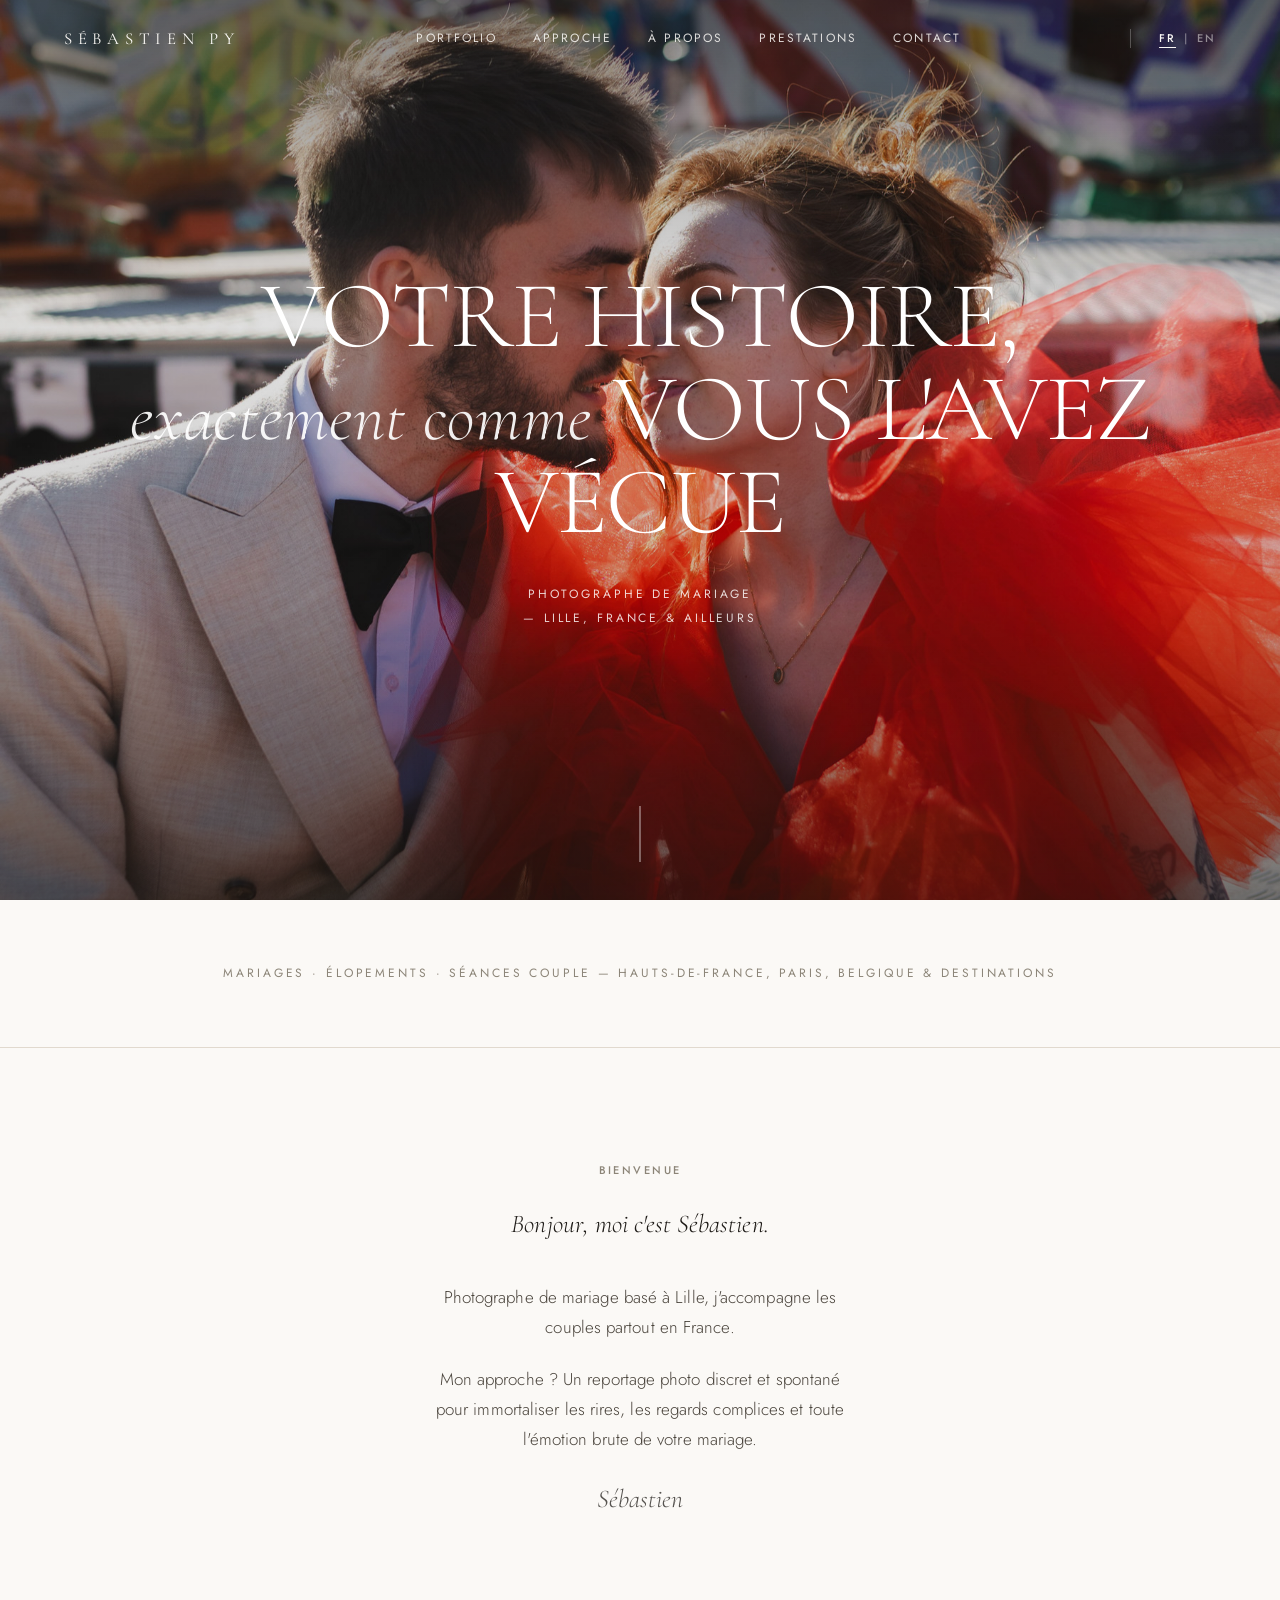
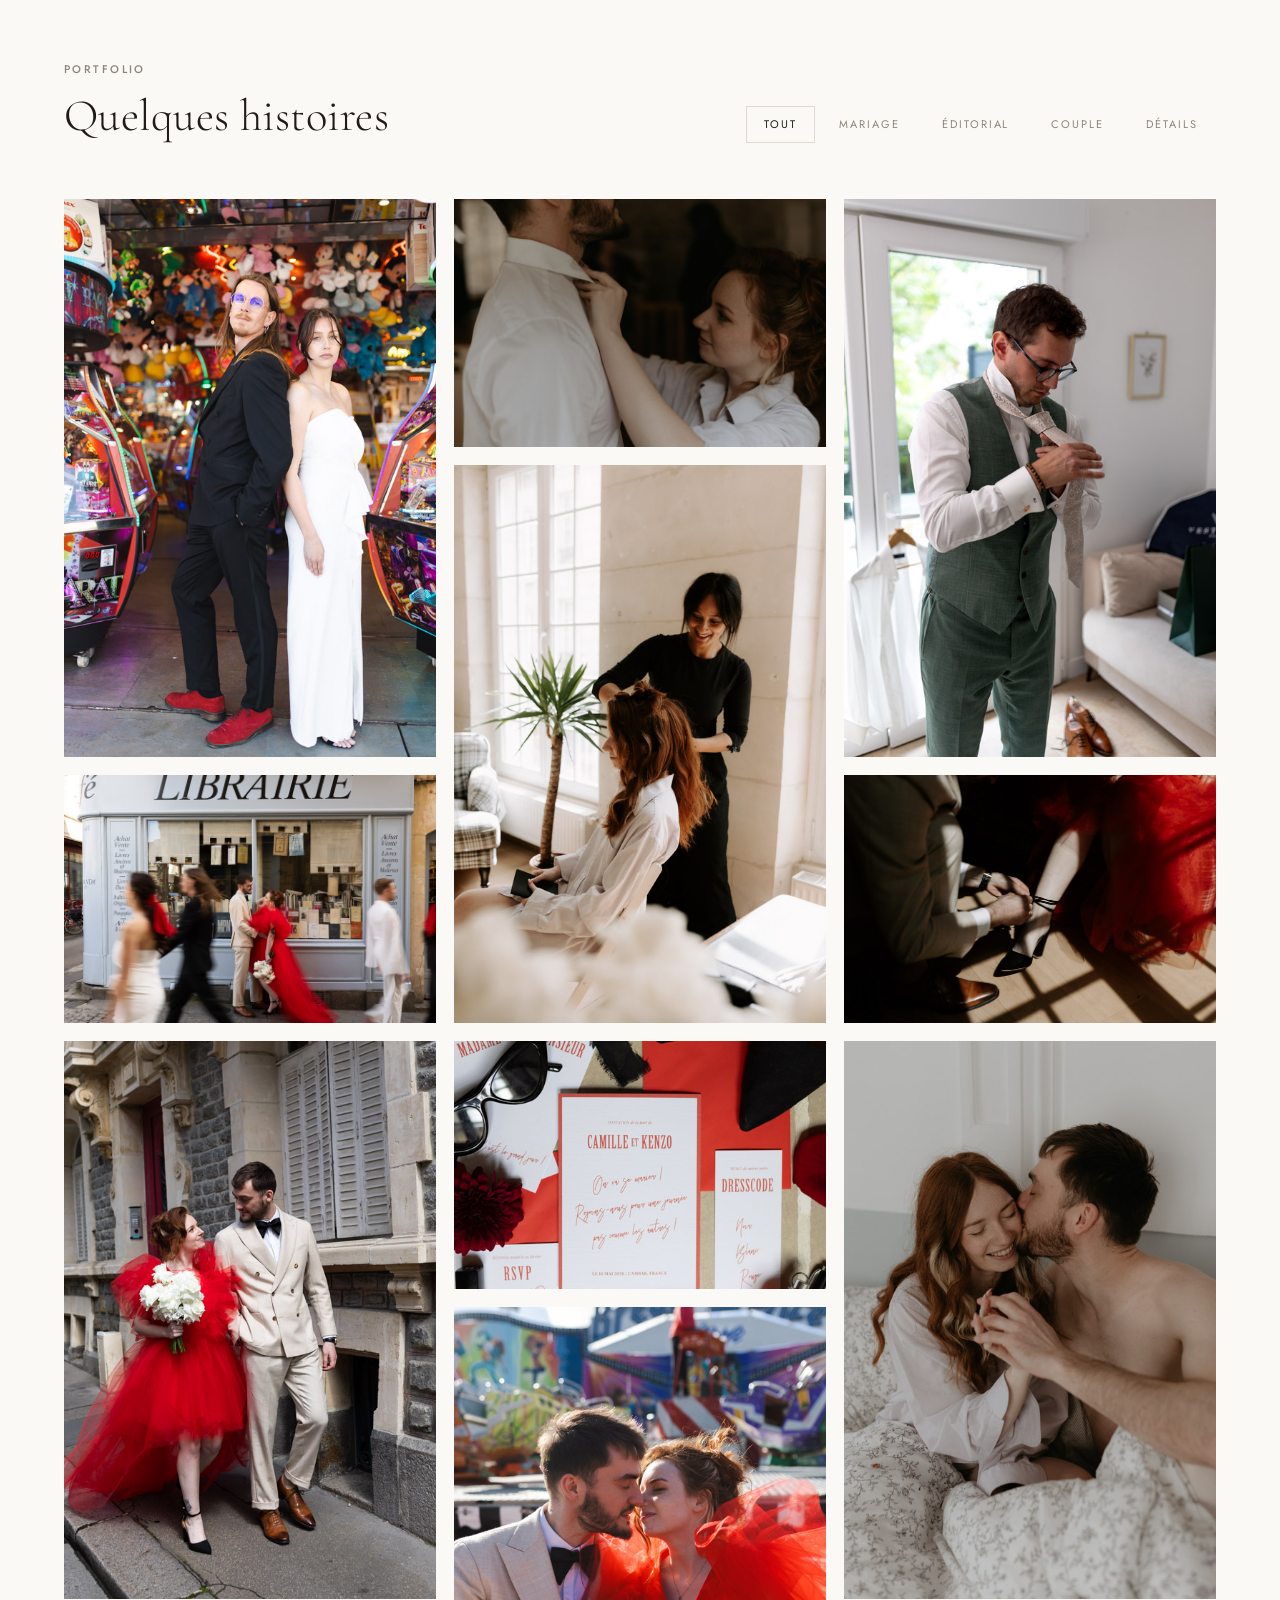
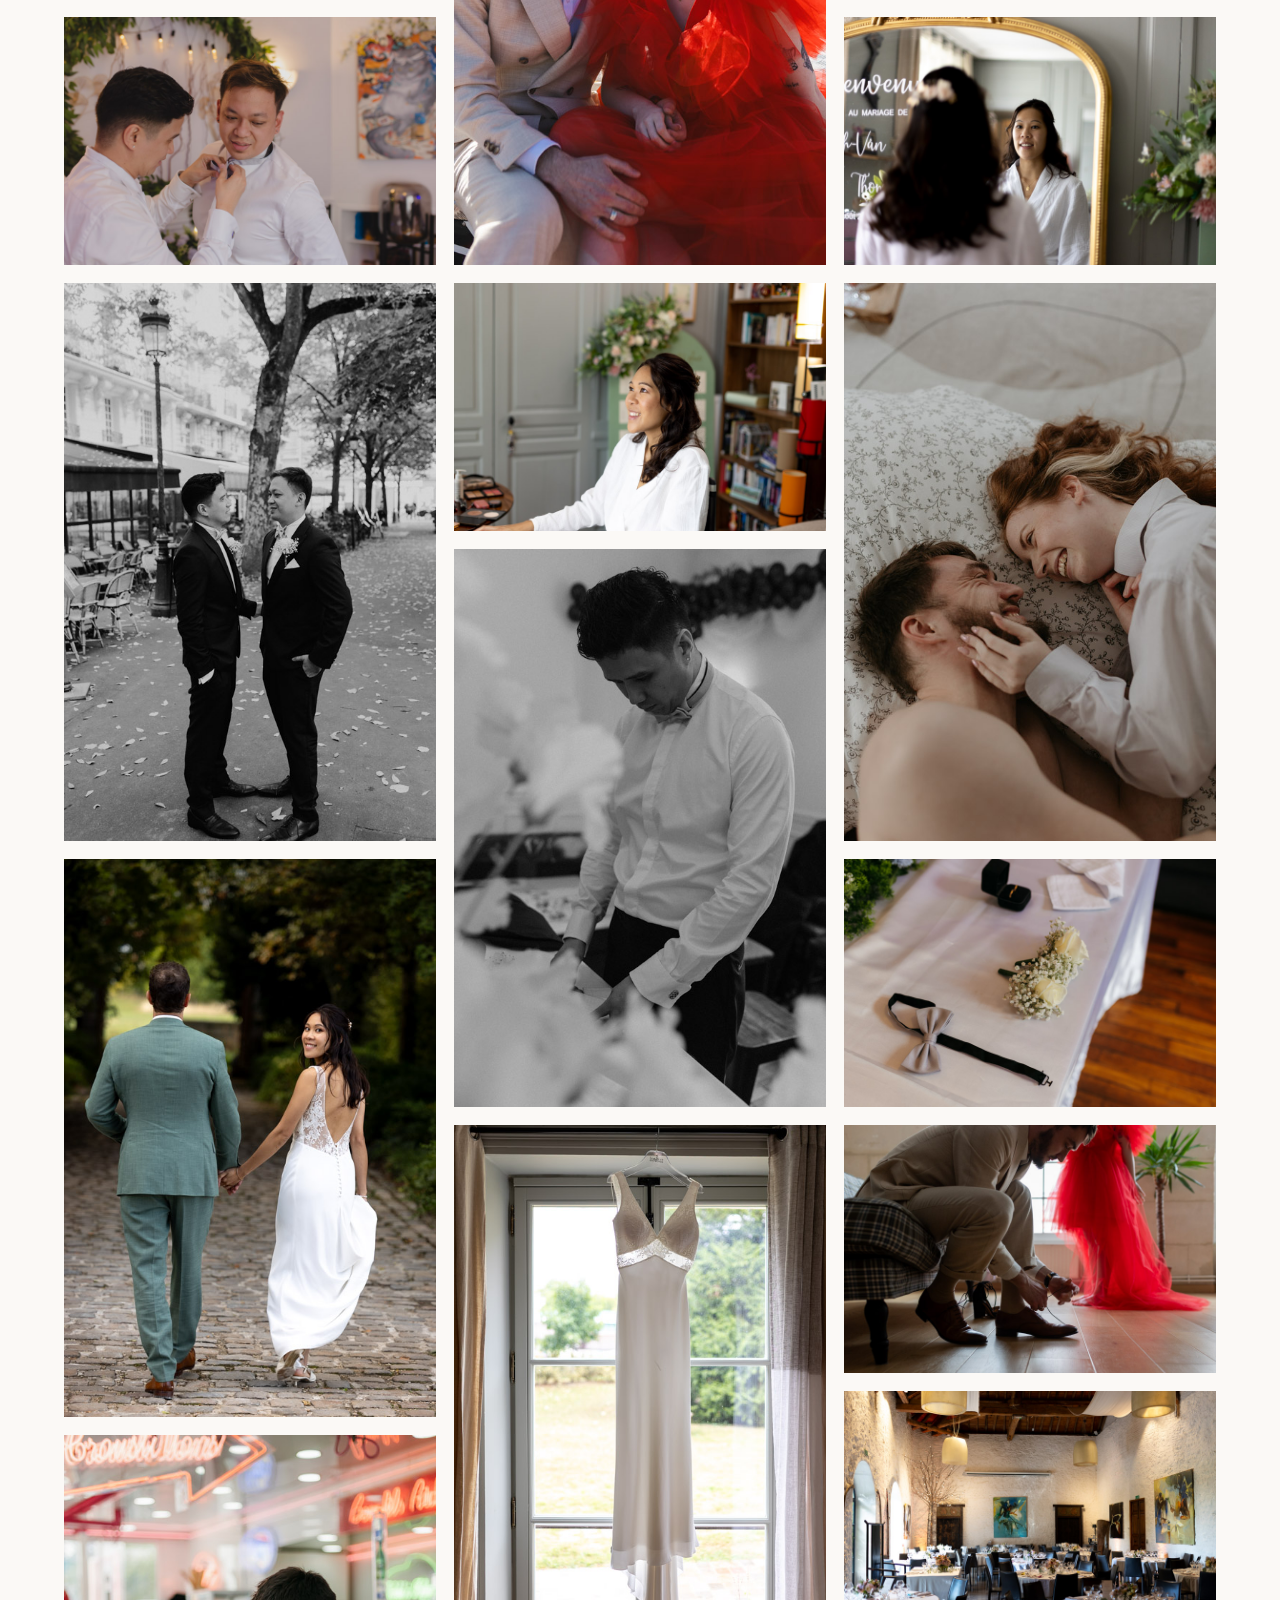
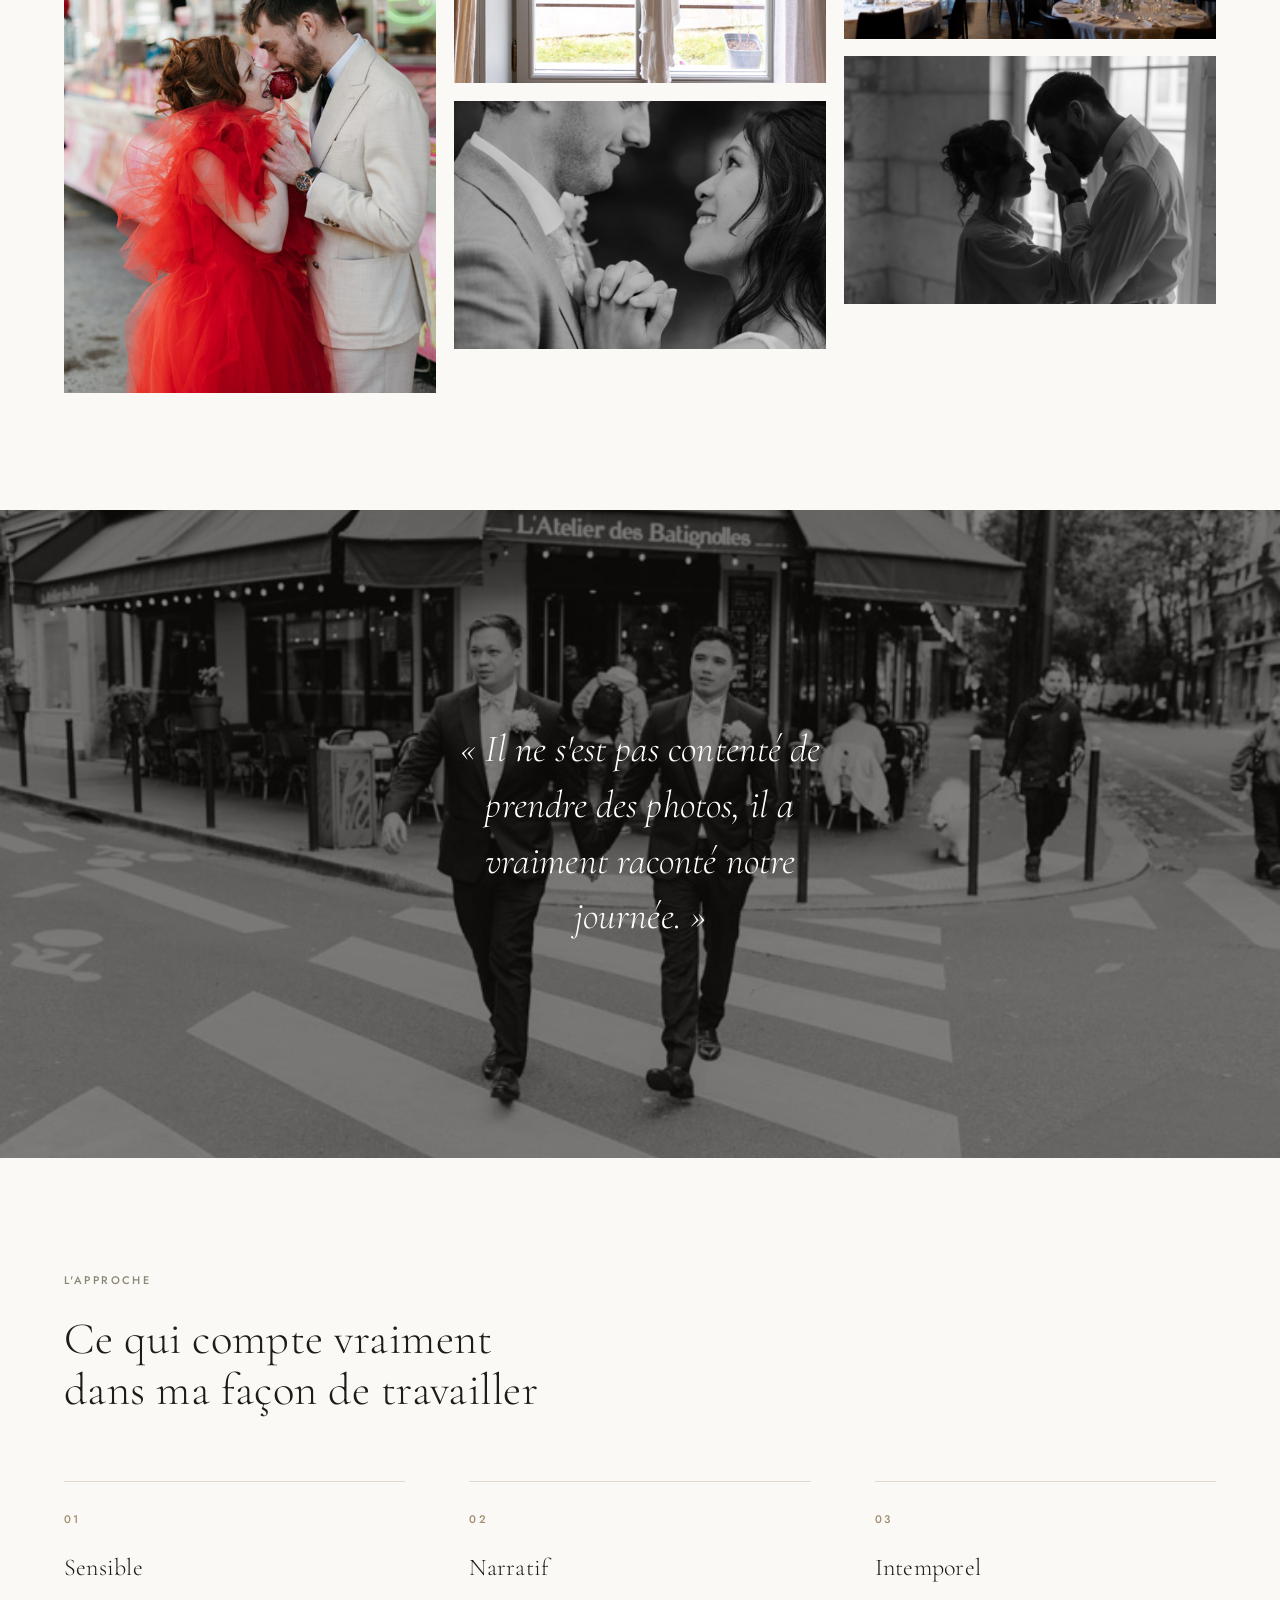
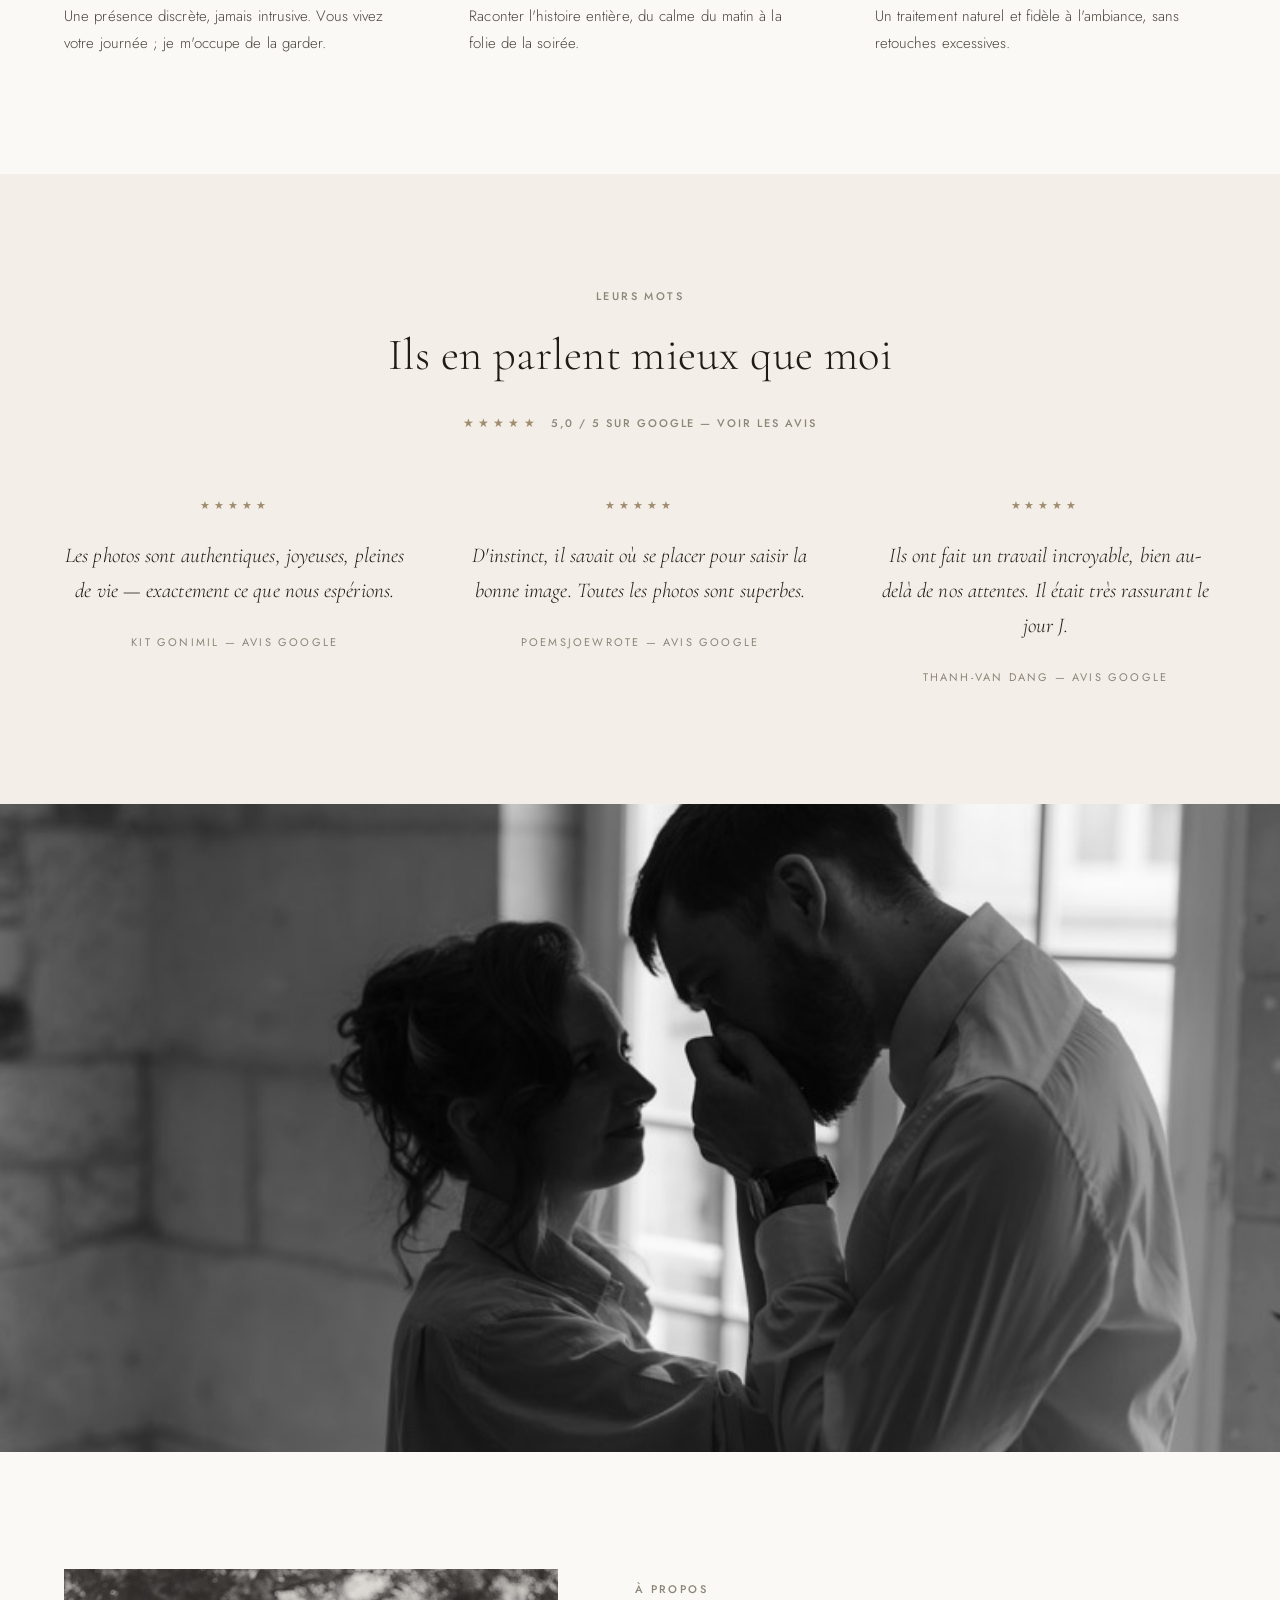
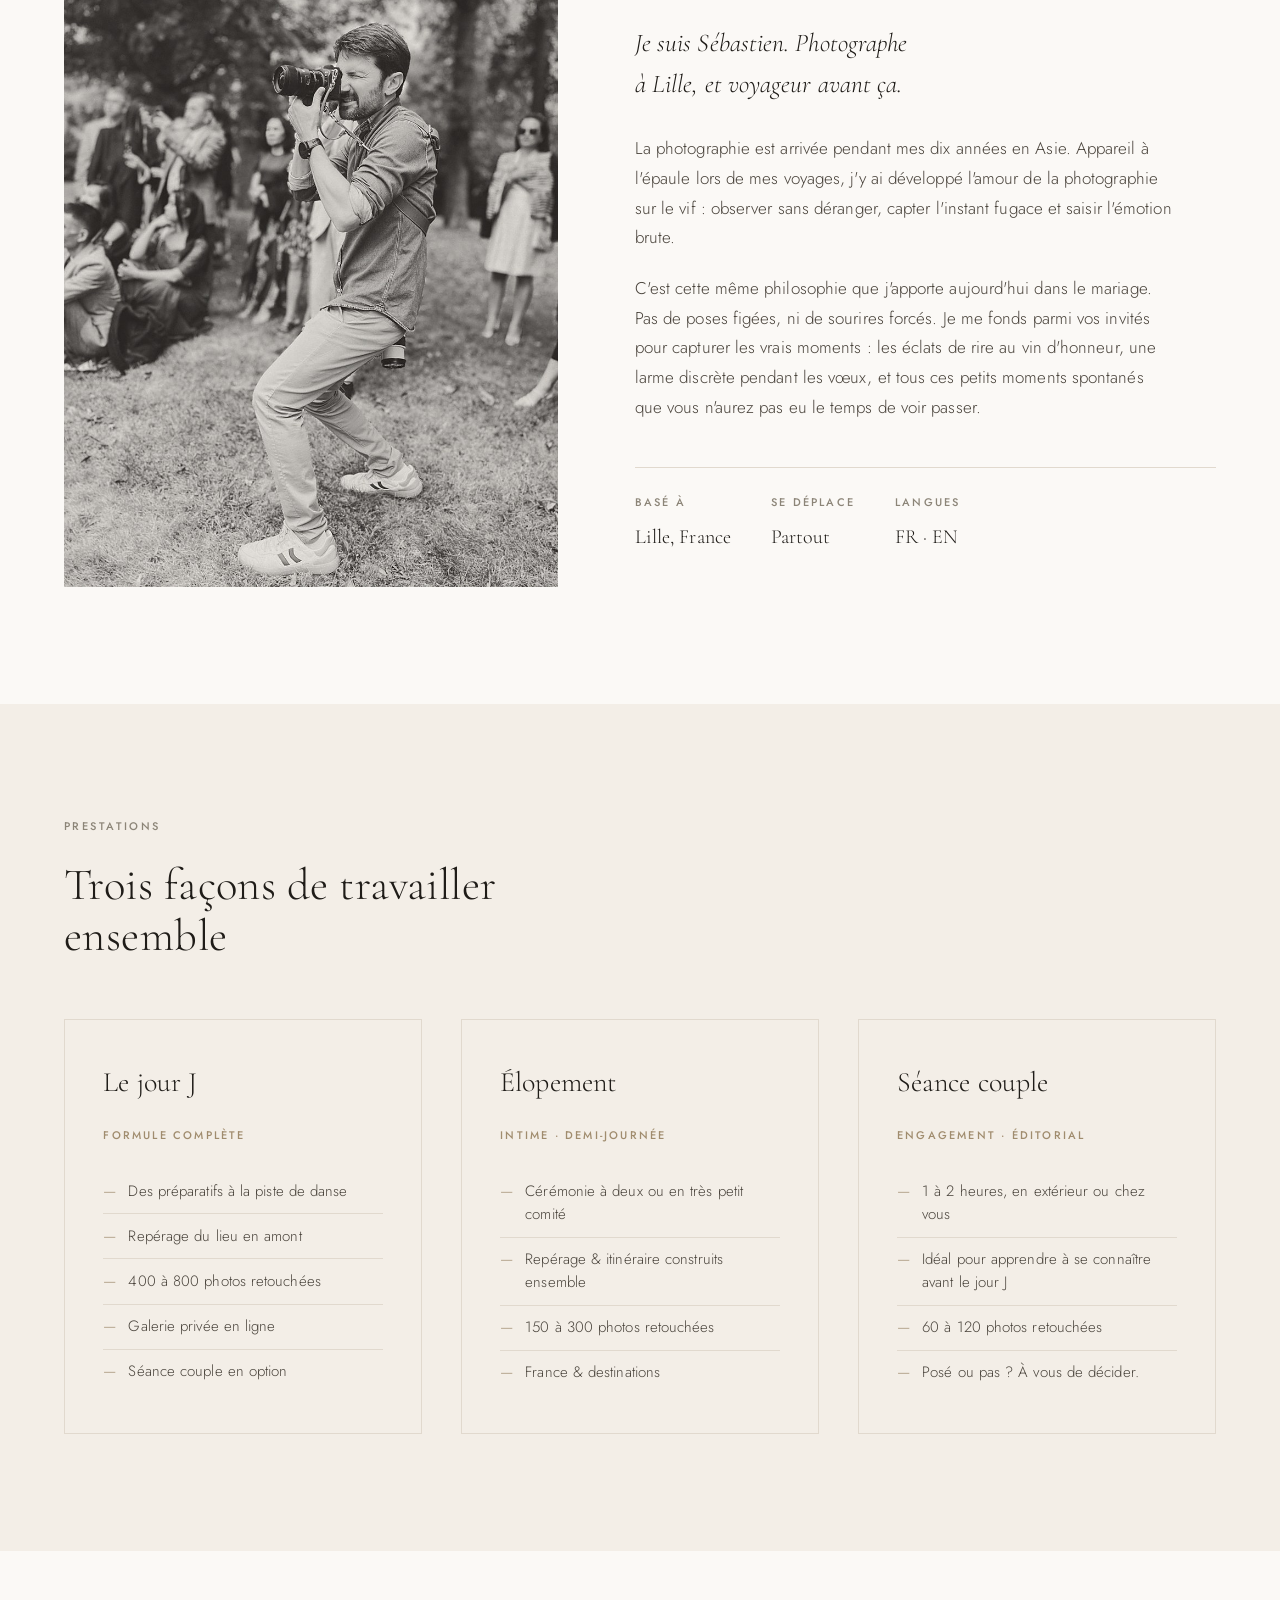
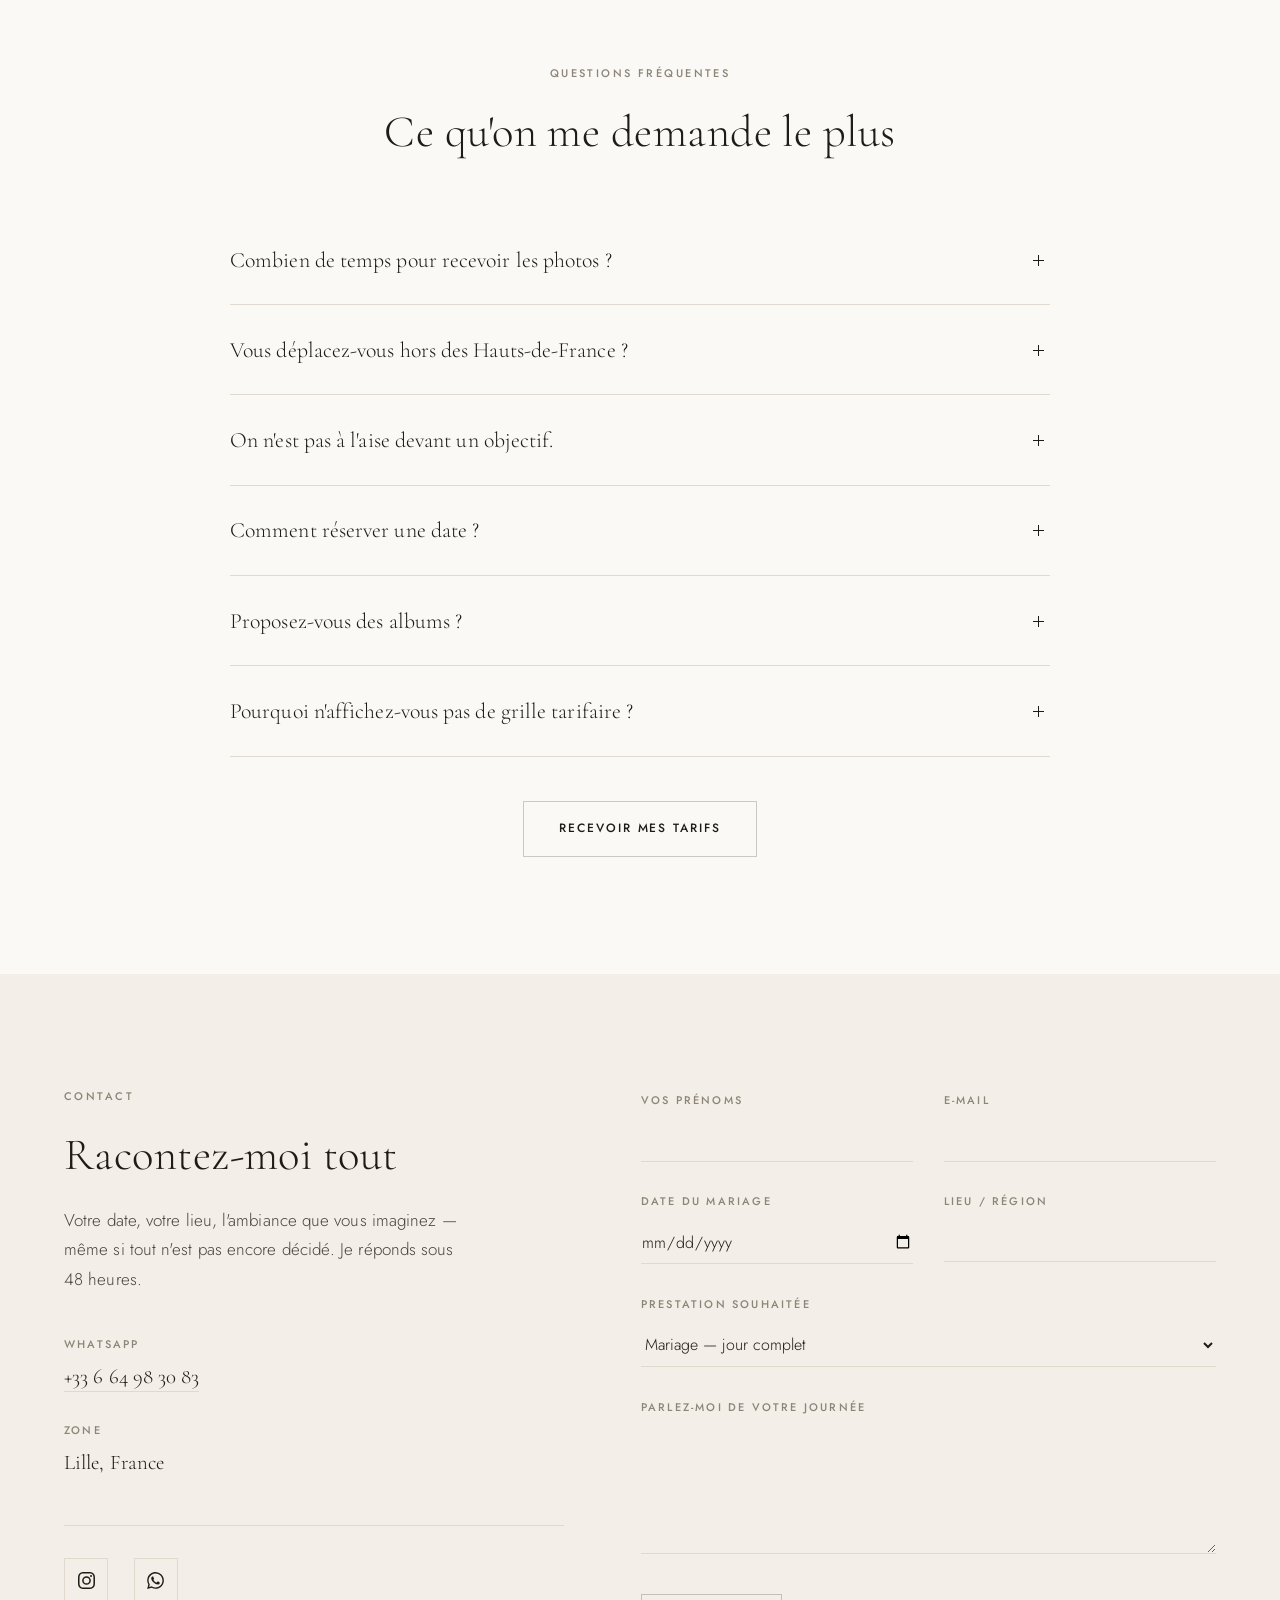
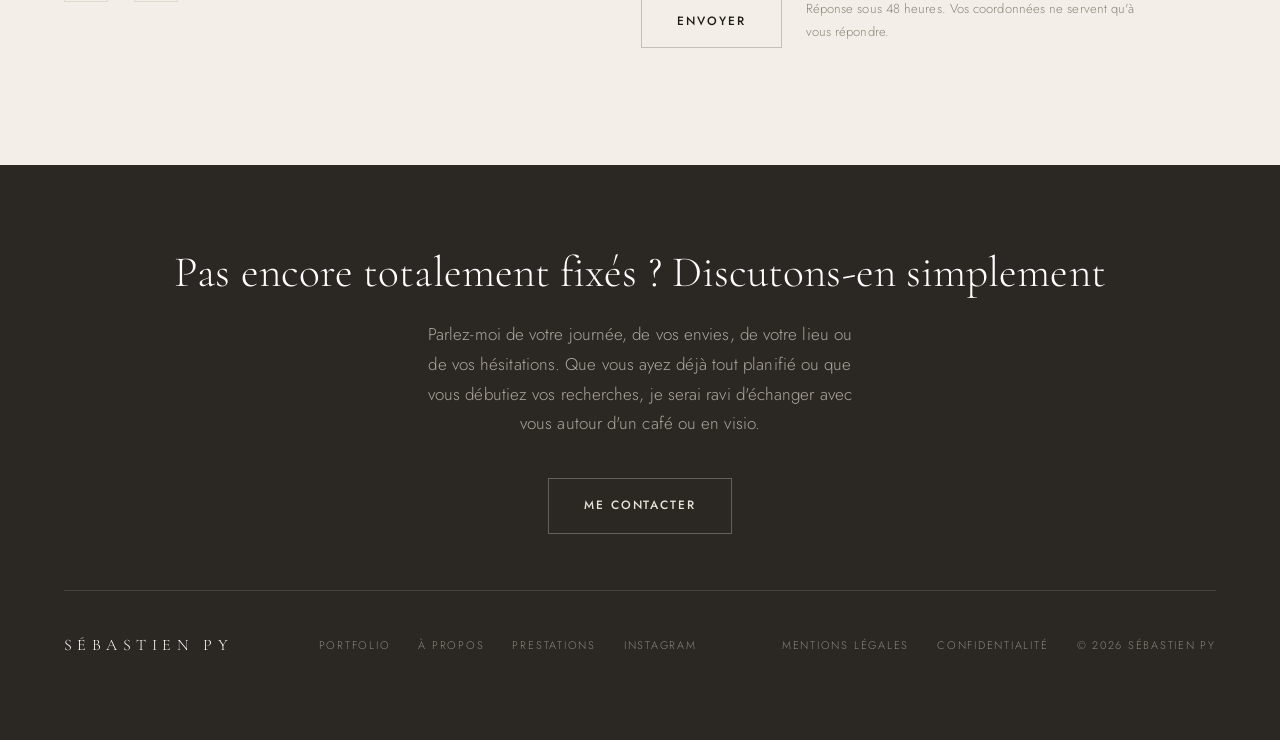
==== commit f6c7e3b4: "Restore Elopement package: 3 cards (Jour J / Elopement / Seance couple)" ====
--- a/index.html
+++ b/index.html
@@ -475,7 +475,7 @@
 
 <!-- ══════════════════════════ POSITIONNEMENT ══════════════════════════ -->
 <div class="strip">
-  <div class="wrap"><p data-i18n="strip">Mariages · Familles · Séances couple — Hauts-de-France, Paris, Belgique &amp; destinations</p></div>
+  <div class="wrap"><p data-i18n="strip">Mariages · Élopements · Séances couple — Hauts-de-France, Paris, Belgique &amp; destinations</p></div>
 </div>
 
 <!-- ══════════════════════════ MANIFESTE ══════════════════════════ -->
@@ -626,13 +626,13 @@
         </ul>
       </div>
       <div class="card">
-        <h3 data-i18n="sv.2t">Famille</h3>
-        <p class="sub" data-i18n="sv.2s">Intime · 1 à 2 heures, en extérieur ou chez vous</p>
+        <h3 data-i18n="sv.2t">Élopement</h3>
+        <p class="sub" data-i18n="sv.2s">Intime · demi-journée</p>
         <ul>
-          <li data-i18n="sv.2a">En famille avec les enfants</li>
-          <li data-i18n="sv.2b">Repérage ensemble</li>
-          <li data-i18n="sv.2c">60 à 120 photos retouchées</li>
-          <li data-i18n="sv.2d">Lille ou partout en France</li>
+          <li data-i18n="sv.2a">Cérémonie à deux ou en très petit comité</li>
+          <li data-i18n="sv.2b">Repérage &amp; itinéraire construits ensemble</li>
+          <li data-i18n="sv.2c">150 à 300 photos retouchées</li>
+          <li data-i18n="sv.2d">France &amp; destinations</li>
         </ul>
       </div>
       <div class="card">
@@ -734,7 +734,7 @@
         <div class="field"><label for="f-type" data-i18n="ct.f5">Prestation souhaitée</label>
           <select id="f-type" name="Prestation">
             <option data-i18n="ct.o1">Mariage — jour complet</option>
-            <option data-i18n="ct.o2">Séance Famille</option>
+            <option data-i18n="ct.o2">Élopement</option>
             <option data-i18n="ct.o3">Séance couple</option>
             <option data-i18n="ct.o4">Je ne sais pas encore</option>
           </select>
@@ -873,7 +873,7 @@
  "nav.services":"Prestations","nav.contact":"Contact",
  "hero.a":"Votre histoire,","hero.b":"exactement comme","hero.c":"vous l'avez vécue",
  "hero.sub":"Photographe de mariage — Lille, France &amp; ailleurs",
- "strip":"Mariages · Familles · Séances couple — Hauts-de-France, Paris, Belgique &amp; destinations",
+ "strip":"Mariages · Élopements · Séances couple — Hauts-de-France, Paris, Belgique &amp; destinations",
  "man.eyebrow":"Bienvenue",
  "man.lead":"Bonjour, moi c'est Sébastien.",
  "man.p1":"Photographe de mariage basé à Lille, j'accompagne les couples partout en France.",
@@ -904,9 +904,9 @@
  "sv.1a":"Des préparatifs à la piste de danse","sv.1b":"Repérage du lieu en amont",
  "sv.1c":"400 à 800 photos retouchées","sv.1d":"Galerie privée en ligne",
  "sv.1e":"Séance couple en option",
- "sv.2t":"Famille","sv.2s":"Intime · 1 à 2 heures, en extérieur ou chez vous",
- "sv.2a":"En famille avec les enfants","sv.2b":"Repérage ensemble",
- "sv.2c":"60 à 120 photos retouchées","sv.2d":"Lille ou partout en France",
+ "sv.2t":"Élopement","sv.2s":"Intime · demi-journée",
+ "sv.2a":"Cérémonie à deux ou en très petit comité","sv.2b":"Repérage &amp; itinéraire construits ensemble",
+ "sv.2c":"150 à 300 photos retouchées","sv.2d":"France &amp; destinations",
  "sv.3t":"Séance couple","sv.3s":"Engagement · éditorial",
  "sv.3a":"1 à 2 heures, en extérieur ou chez vous",
  "sv.3b":"Idéal pour apprendre à se connaître avant le jour J",
@@ -933,7 +933,7 @@
  "ct.tel":"WhatsApp","ct.zone":"Zone","ct.zoned":"Lille, France",
  "ct.f1":"Vos prénoms","ct.f2":"E-mail","ct.f3":"Date du mariage","ct.f4":"Lieu / région",
  "ct.f5":"Prestation souhaitée","ct.f6":"Parlez-moi de votre journée",
- "ct.o1":"Mariage — jour complet","ct.o2":"Séance Famille","ct.o3":"Séance couple","ct.o4":"Je ne sais pas encore",
+ "ct.o1":"Mariage — jour complet","ct.o2":"Élopement","ct.o3":"Séance couple","ct.o4":"Je ne sais pas encore",
  "ct.send":"Envoyer","ct.note":"Réponse sous 48&nbsp;heures. Vos coordonnées ne servent qu'à vous répondre.",
  "ct.subject":"Demande de renseignements — mariage",
  "ct.invalid":"Merci d'indiquer vos prénoms et une adresse e-mail valide.",
@@ -951,7 +951,7 @@
  "nav.services":"Services","nav.contact":"Contact",
  "hero.a":"Your story,","hero.b":"exactly as","hero.c":"you lived it",
  "hero.sub":"Wedding photographer — Lille, France &amp; beyond",
- "strip":"Weddings · Families · Couple sessions — Northern France, Paris, Belgium &amp; destinations",
+ "strip":"Weddings · Elopements · Couple sessions — Northern France, Paris, Belgium &amp; destinations",
  "man.eyebrow":"Welcome",
  "man.lead":"Hello — I'm Sébastien.",
  "man.p1":"A wedding photographer based in Lille, working with couples all over France.",
@@ -982,9 +982,9 @@
  "sv.1a":"From getting ready to the dance floor","sv.1b":"Venue scouting beforehand",
  "sv.1c":"400–800 edited photographs","sv.1d":"Private online gallery",
  "sv.1e":"Couple session optional",
- "sv.2t":"Family","sv.2s":"Intimate · 1–2 hours, outdoors or at home",
- "sv.2a":"The whole family, children included","sv.2b":"Location scouted together",
- "sv.2c":"60–120 edited photographs","sv.2d":"Lille or anywhere in France",
+ "sv.2t":"Elopement","sv.2s":"Intimate · half day",
+ "sv.2a":"Just the two of you, or a very small gathering","sv.2b":"Location &amp; route planned together",
+ "sv.2c":"150–300 edited photographs","sv.2d":"France &amp; destinations",
  "sv.3t":"Couple session","sv.3s":"Engagement · editorial",
  "sv.3a":"1–2 hours, outdoors or at home",
  "sv.3b":"The best way to get comfortable before the wedding day",
@@ -1011,7 +1011,7 @@
  "ct.tel":"WhatsApp","ct.zone":"Based in","ct.zoned":"Lille, France",
  "ct.f1":"Your names","ct.f2":"Email","ct.f3":"Wedding date","ct.f4":"Venue / region",
  "ct.f5":"What you're after","ct.f6":"Tell me about your day",
- "ct.o1":"Wedding — full day","ct.o2":"Family session","ct.o3":"Couple session","ct.o4":"Not sure yet",
+ "ct.o1":"Wedding — full day","ct.o2":"Elopement","ct.o3":"Couple session","ct.o4":"Not sure yet",
  "ct.send":"Send","ct.note":"I reply within 48&nbsp;hours. Your details are only ever used to answer you.",
  "ct.subject":"Wedding enquiry",
  "ct.invalid":"Please add your names and a valid email address.",
@@ -1207,7 +1207,7 @@
 "areaServed":["Lille","Hauts-de-France","Paris","Belgique","France"],
 "sameAs":["https://www.instagram.com/sebastien.py/","https://maps.app.goo.gl/tmg8csiLXwqQjoRS8"],
 "knowsLanguage":["fr","en"],
-"description":"Photographe de mariage basé à Lille. Un regard spontané et sincère pour raconter votre journée. Mariages, séances famille et séances couple, partout en France."}
+"description":"Photographe de mariage basé à Lille. Un regard spontané et sincère pour raconter votre journée. Mariages, élopements et séances couple, partout en France."}
 </script>
 </body>
 </html>
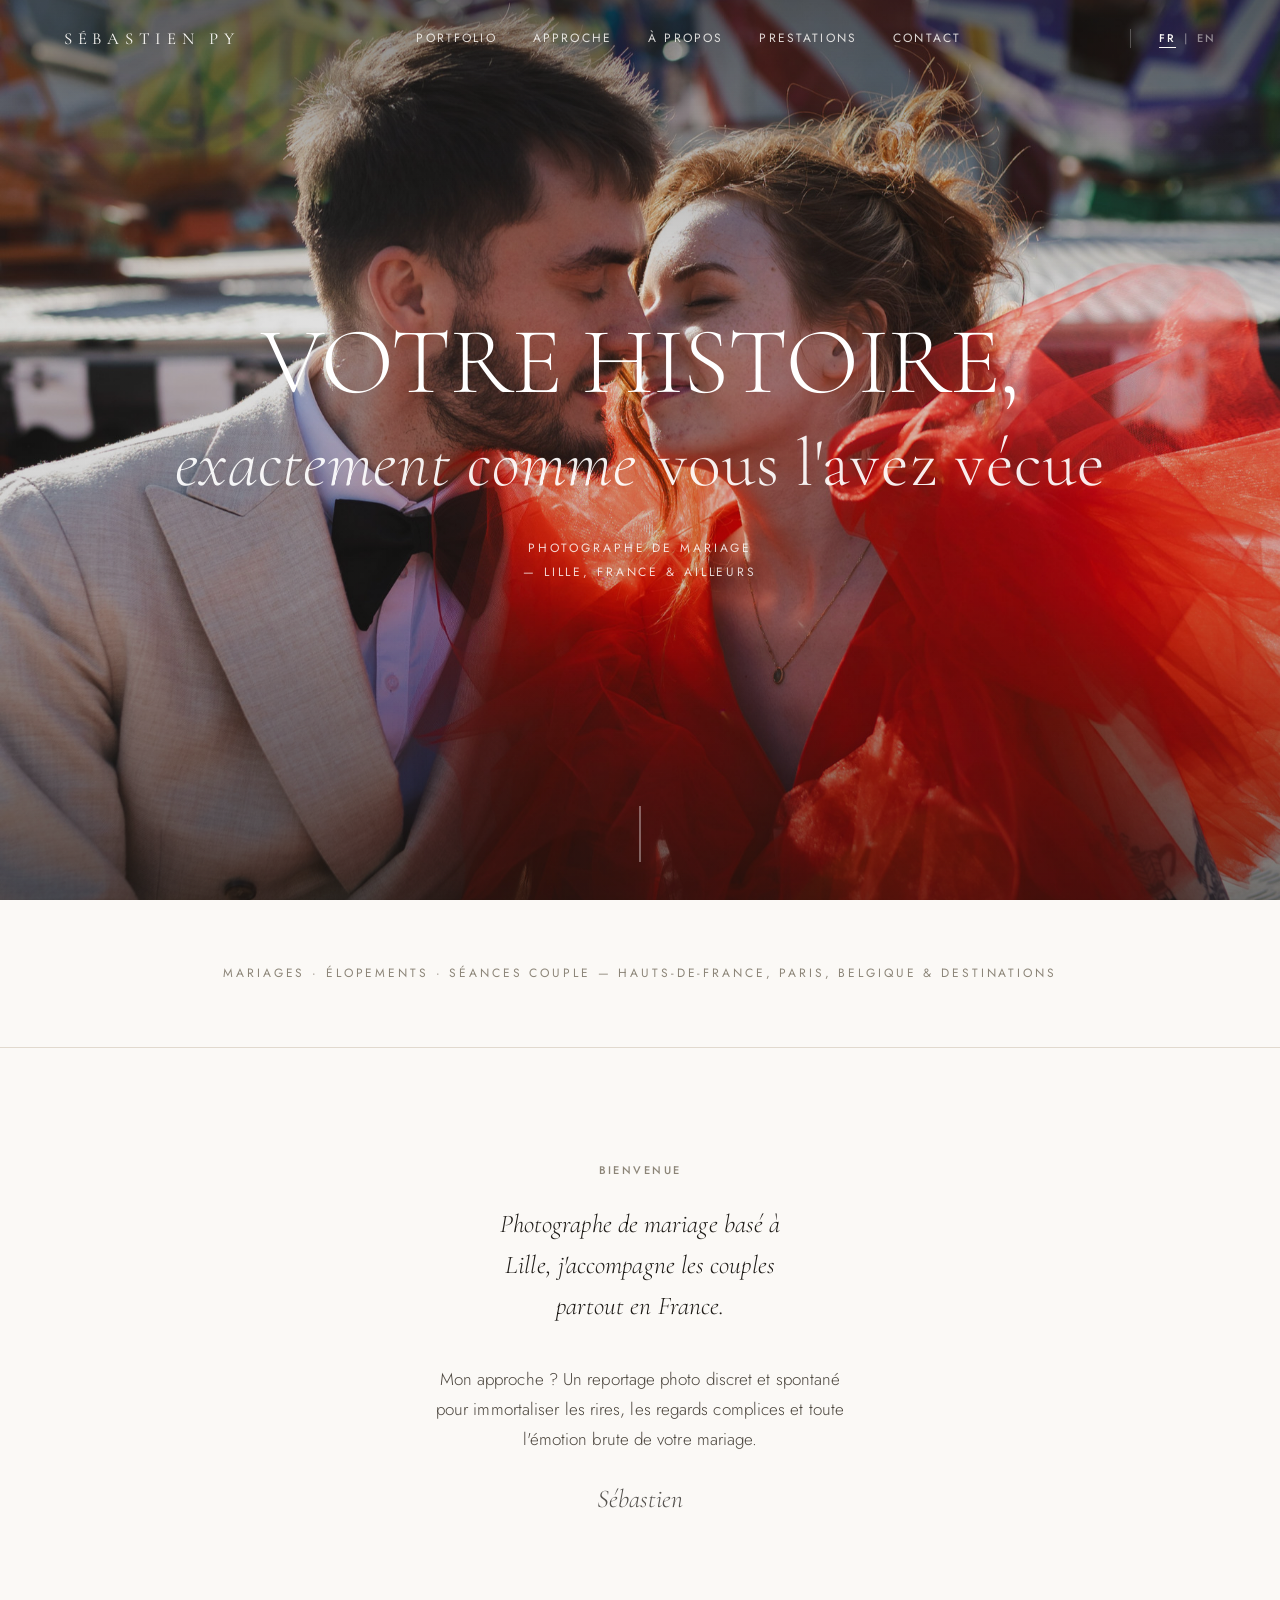
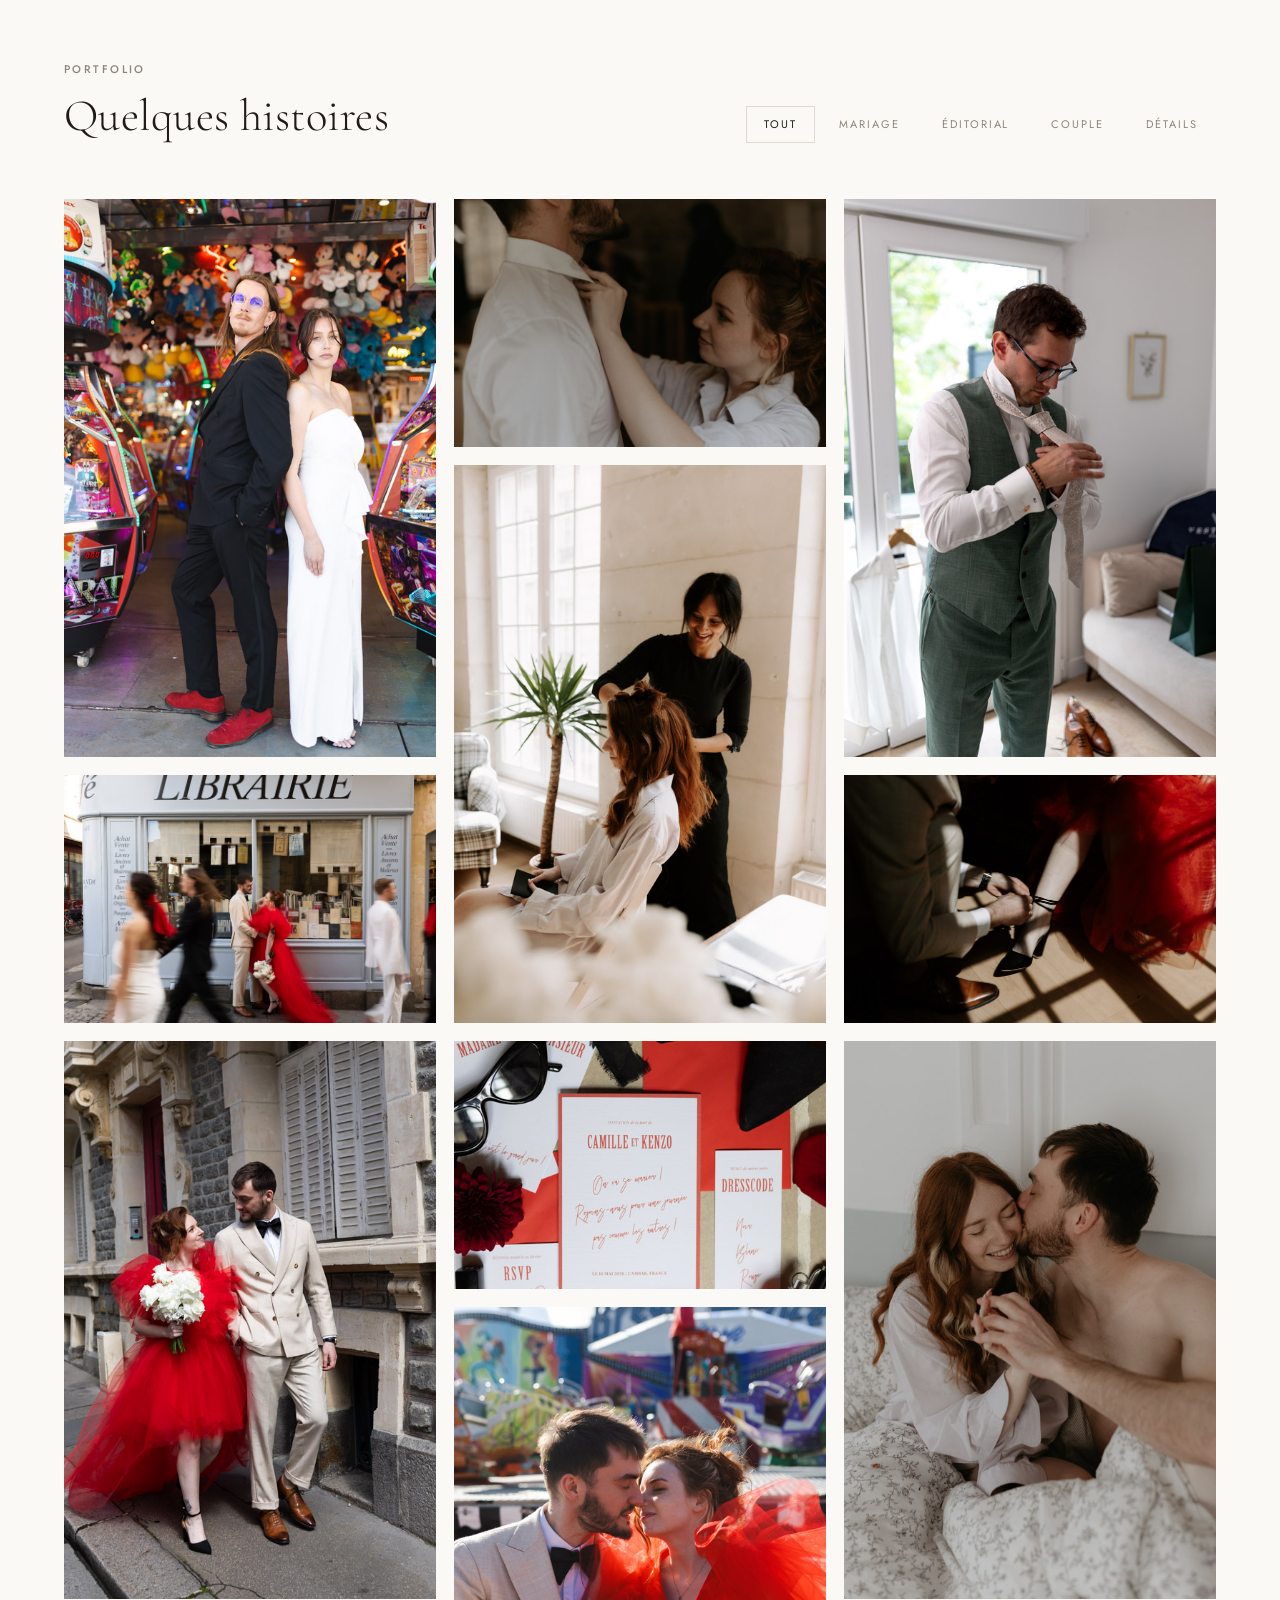
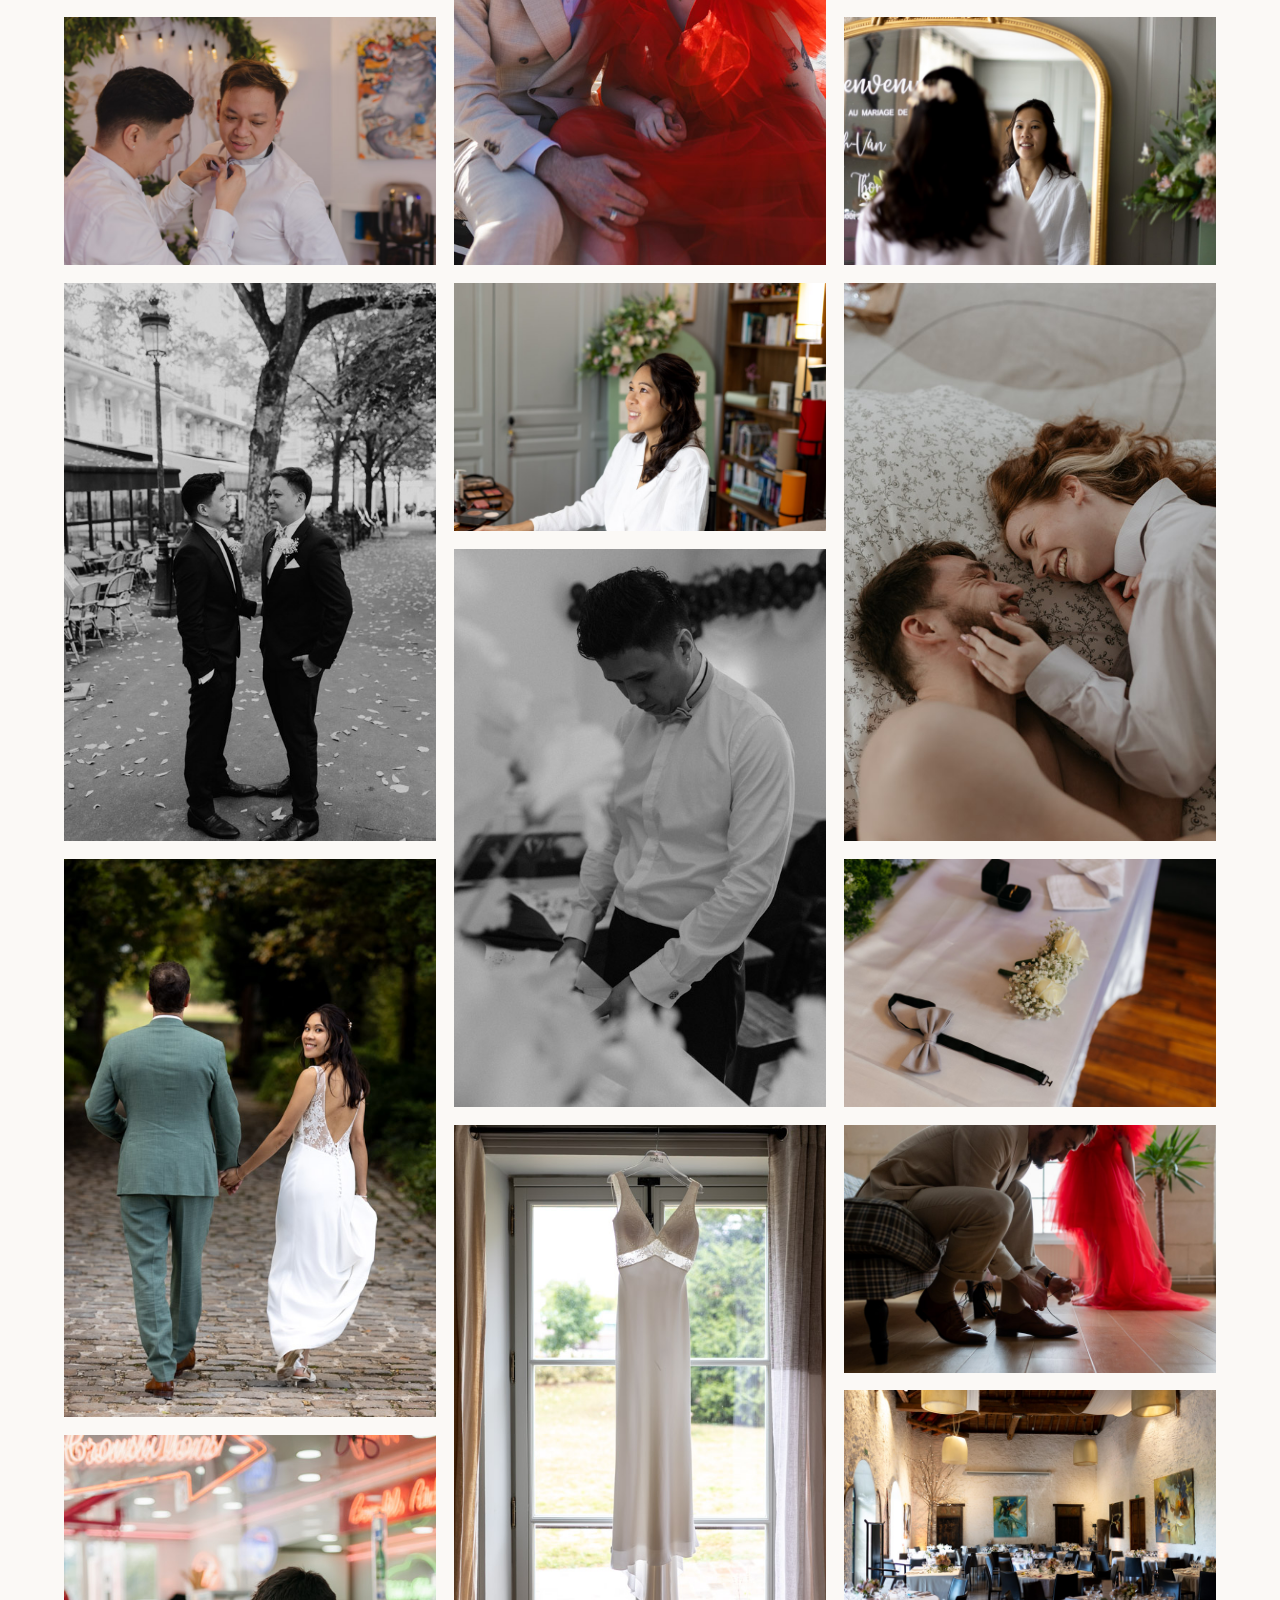
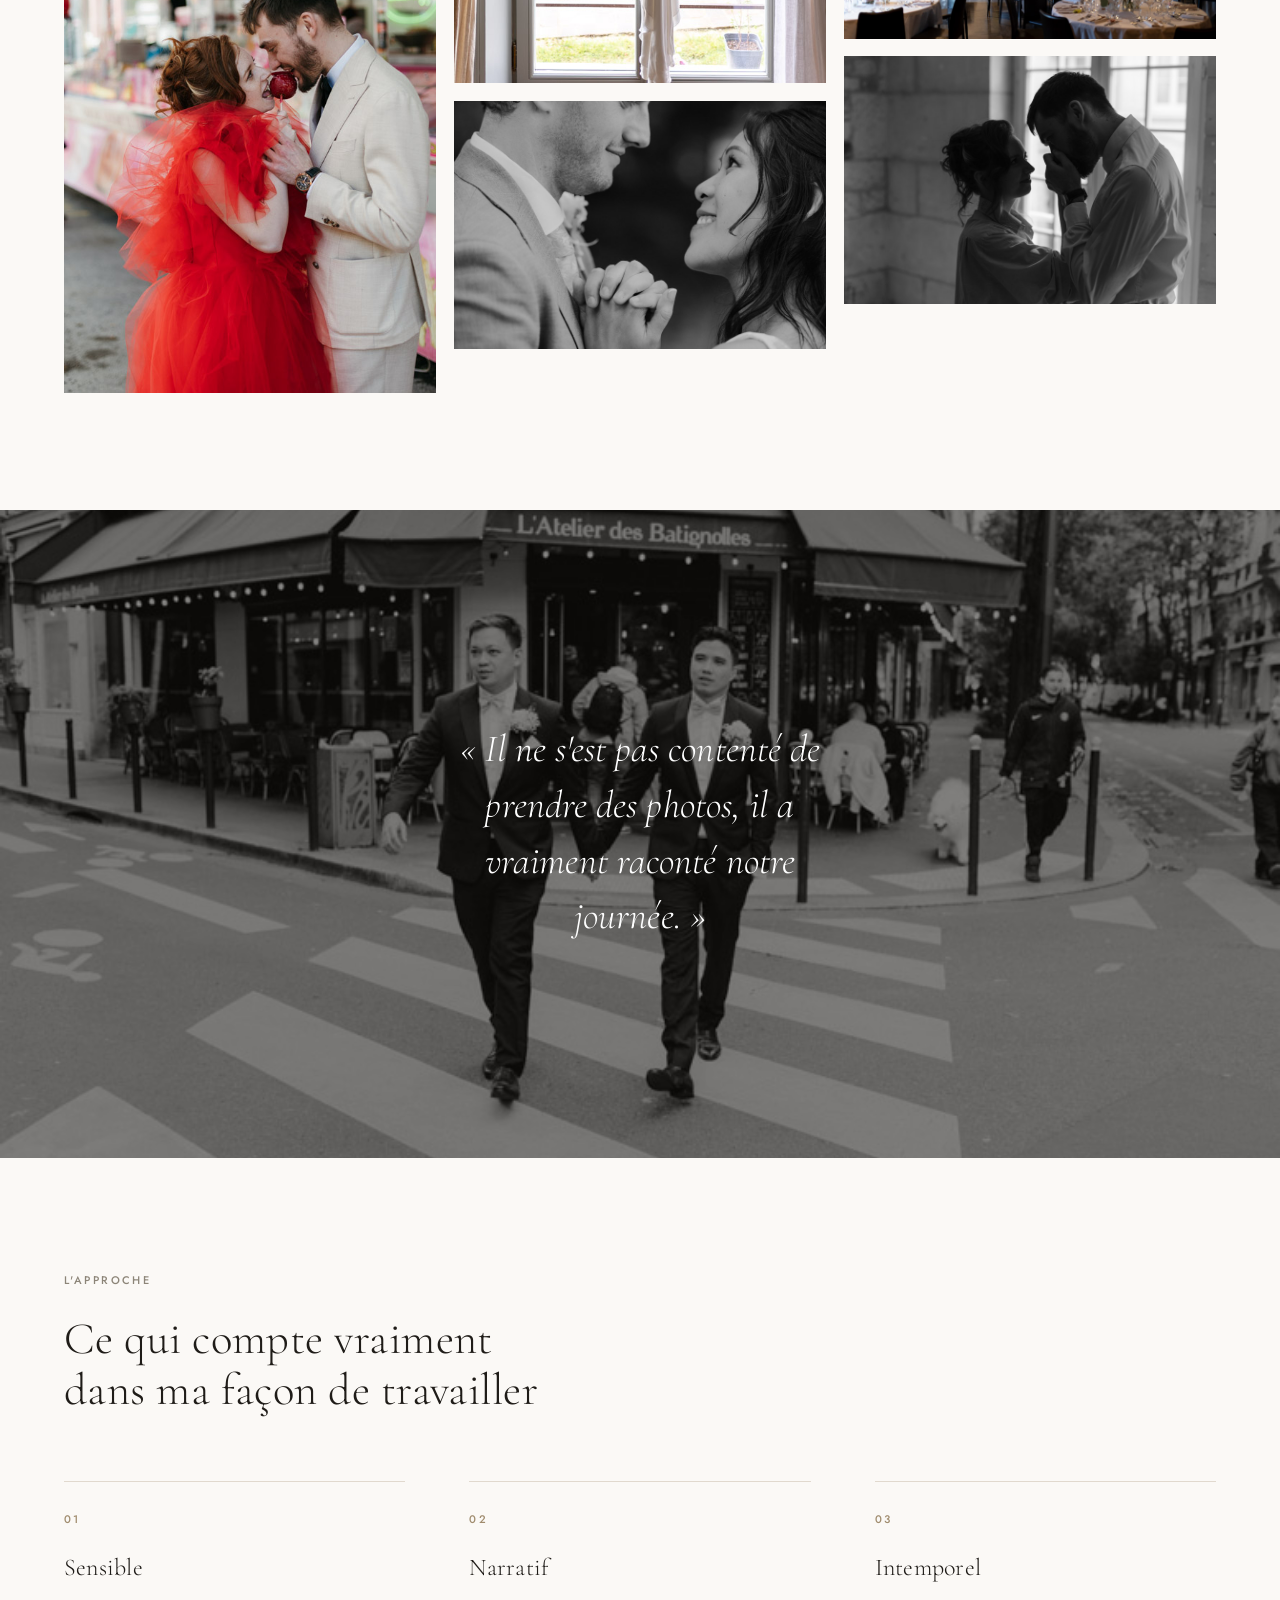
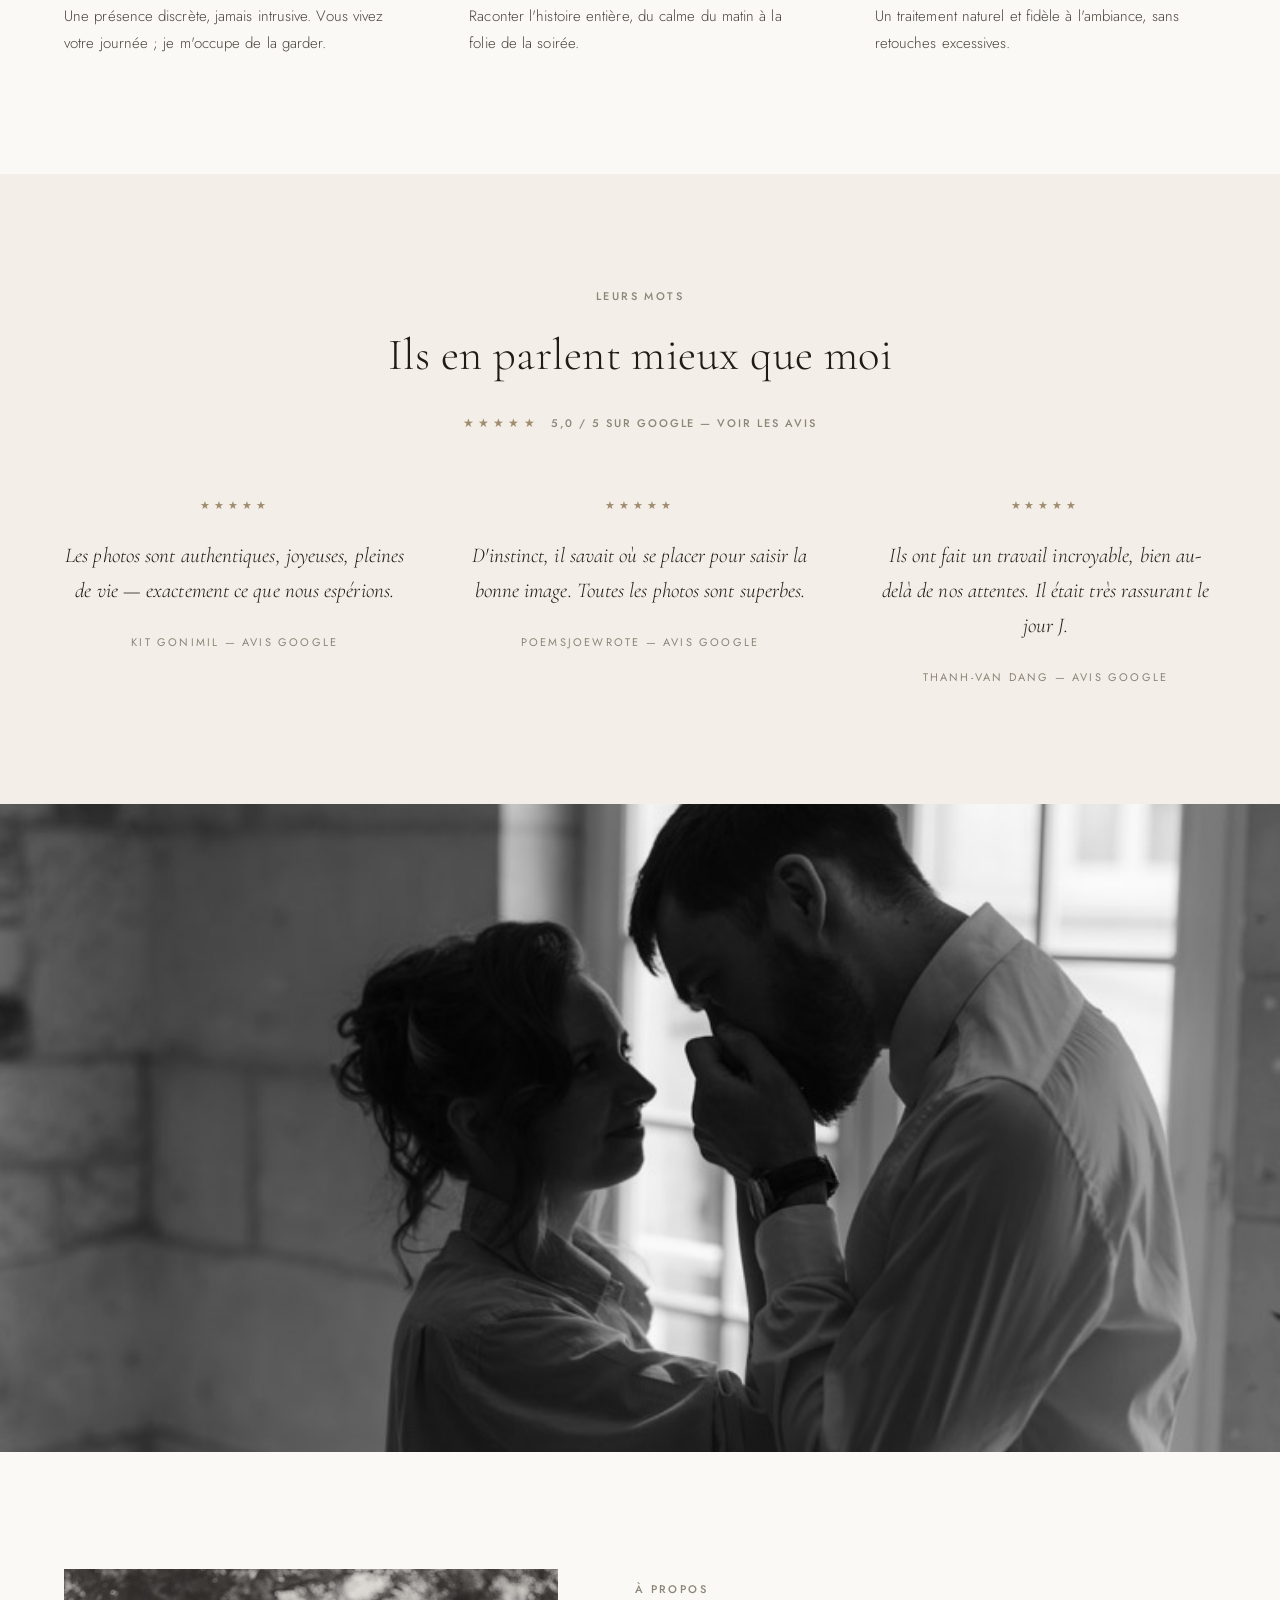
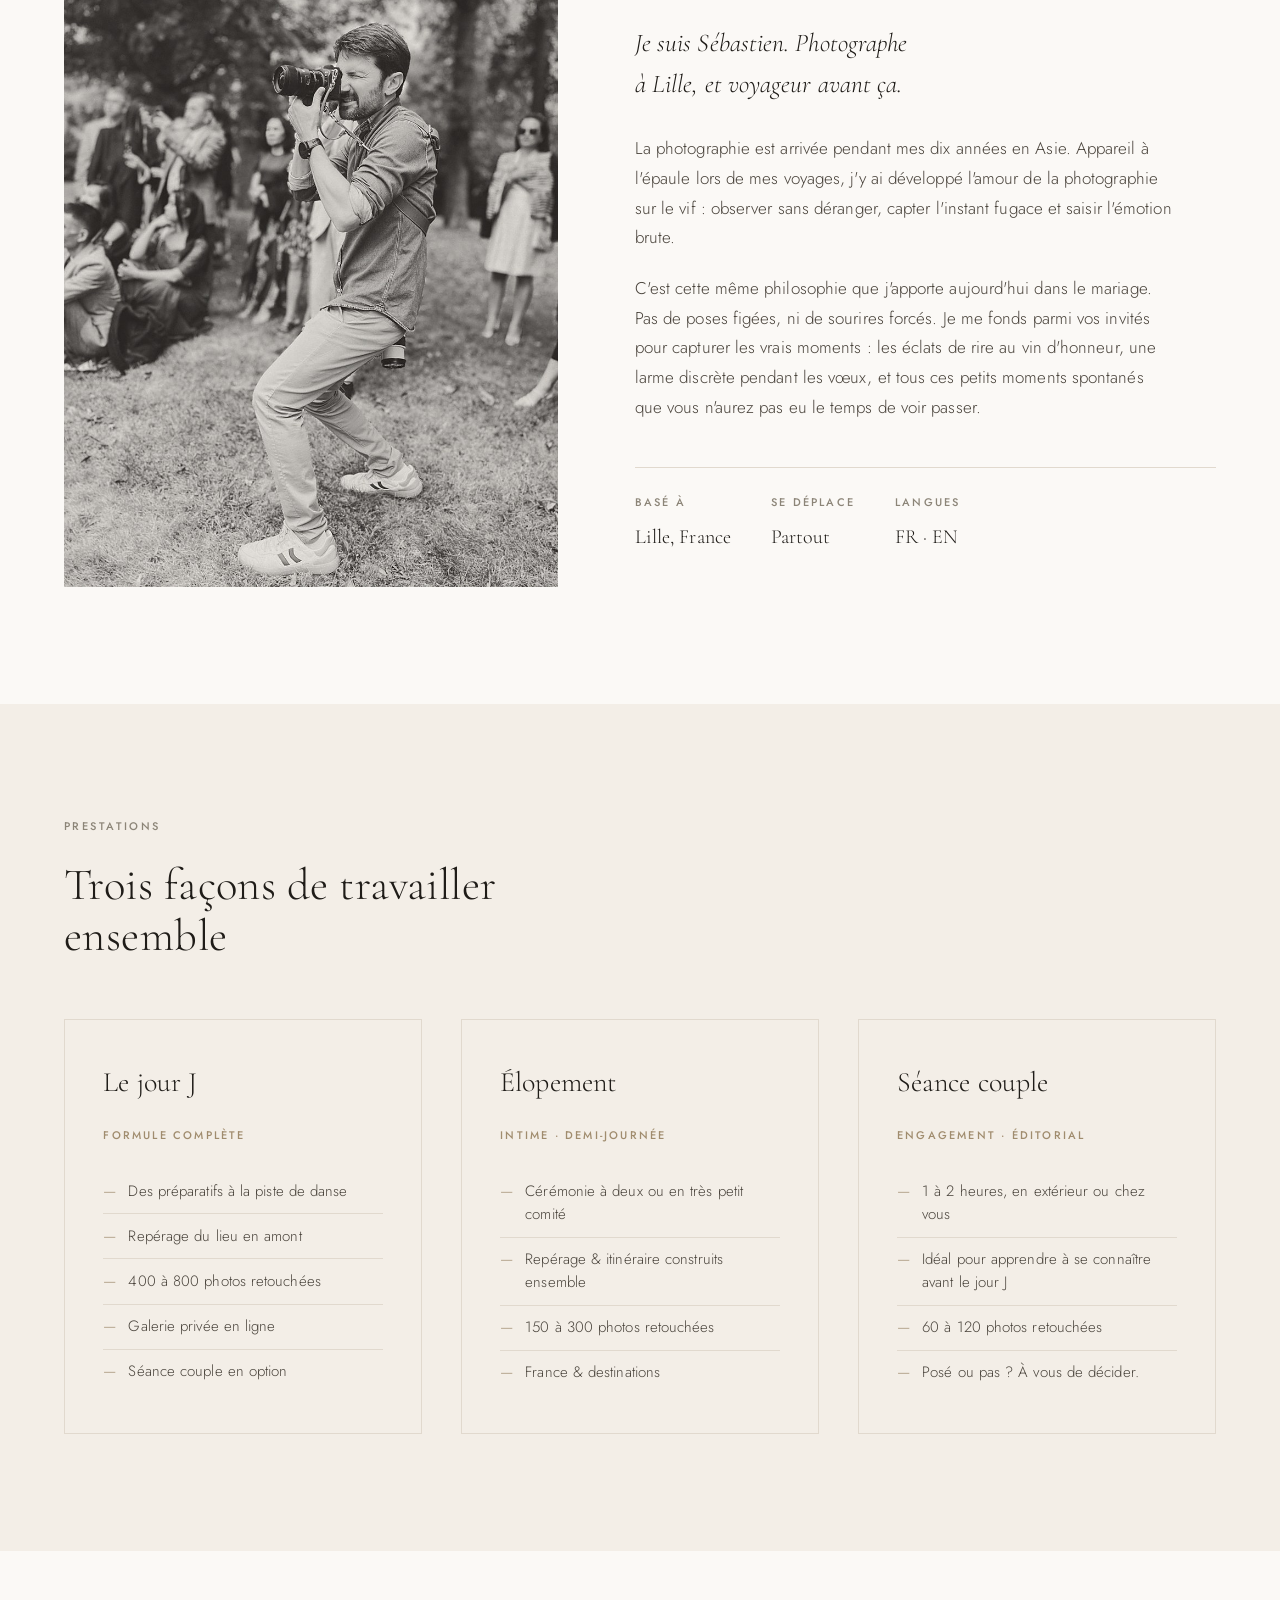
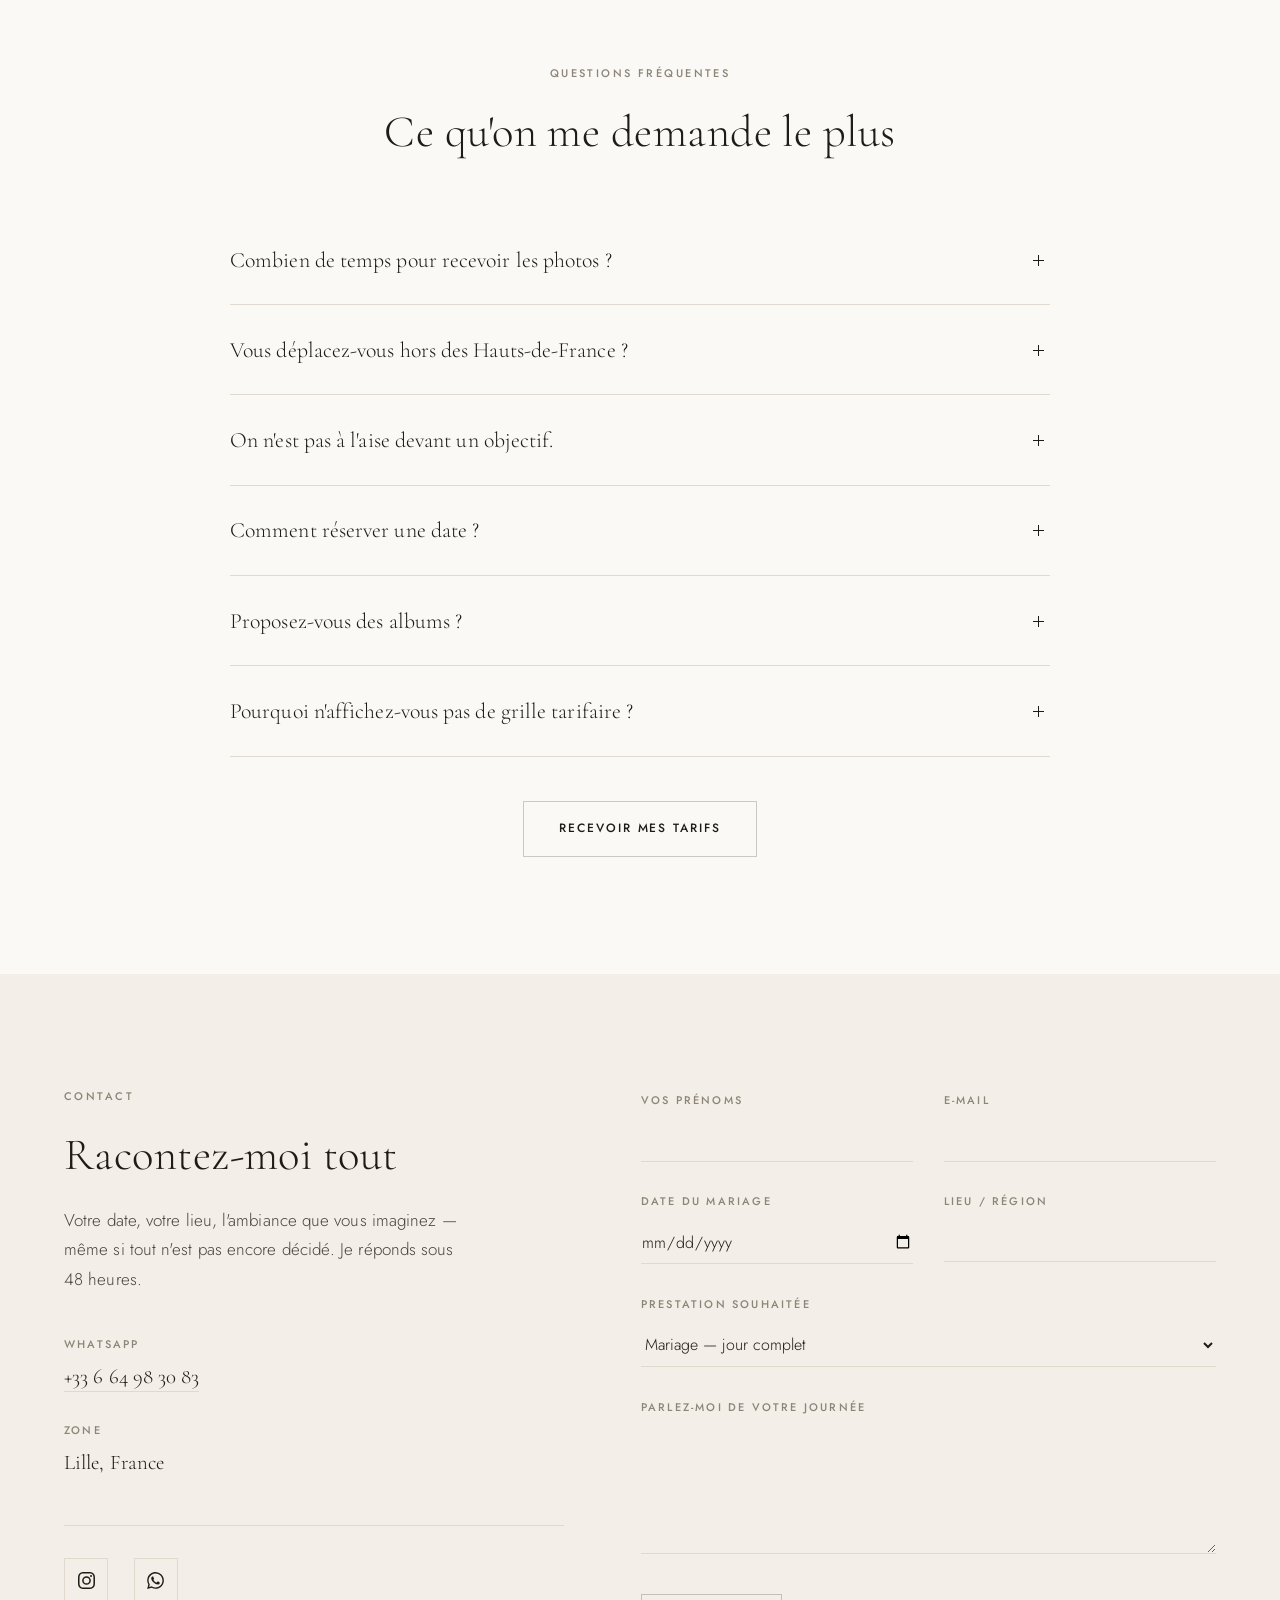
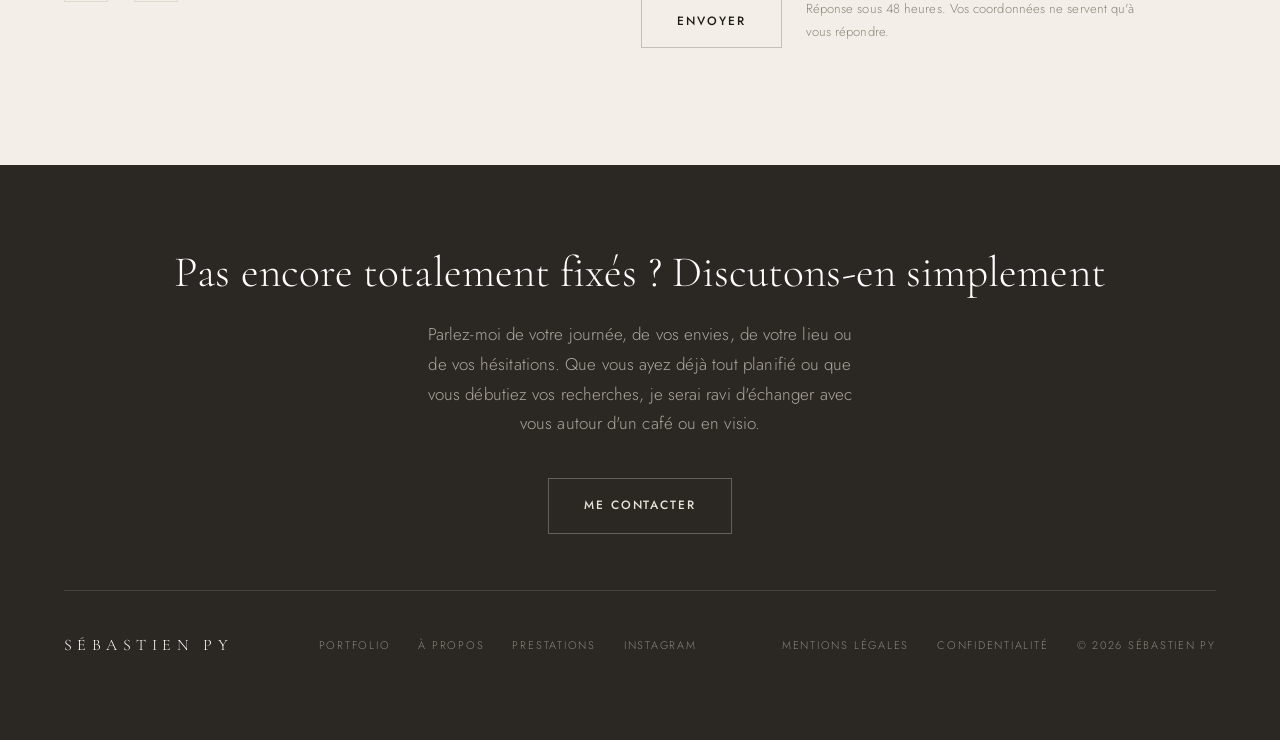
==== commit 12b79d2b: "Hero: caps on first line only; drop the Bonjour lead line" ====
--- a/index.html
+++ b/index.html
@@ -187,6 +187,10 @@
   letter-spacing:-.01em;text-transform:uppercase;font-weight:300}
 .hero h1 em{font-style:italic;text-transform:lowercase;font-size:.72em;
   letter-spacing:.01em;opacity:.92}
+/* Demande de Sébastien (11/09/2026) : seule la 1re ligne du titre est en
+   capitales. La 2e ligne garde la casse du texte tel qu'il est écrit dans
+   le dictionnaire I18N — d'où text-transform:none plutôt que lowercase. */
+.hero h1 .lc{text-transform:none;font-size:.72em;letter-spacing:.01em;opacity:.92}
 .hero p{margin:2.1rem auto 0;max-width:54ch;text-wrap:balance;font-size:.75rem;font-weight:400;
   letter-spacing:.24em;text-transform:uppercase;color:rgba(255,255,255,.82);line-height:2}
 .scrollcue{position:absolute;bottom:2.4rem;left:50%;transform:translateX(-50%);z-index:2;
@@ -467,7 +471,7 @@
 <section class="hero">
   <img src="images/hero.jpg" alt="">
   <div class="hero-in">
-    <h1><span data-i18n="hero.a">Votre histoire,</span><br><em data-i18n="hero.b">exactement comme</em> <span data-i18n="hero.c">vous l'avez vécue</span></h1>
+    <h1><span data-i18n="hero.a">Votre histoire,</span><br><em data-i18n="hero.b">exactement comme</em> <span class="lc" data-i18n="hero.c">vous l'avez vécue</span></h1>
     <p data-i18n="hero.sub">Photographe de mariage — Lille, France &amp; ailleurs</p>
   </div>
   <div class="scrollcue"></div>
@@ -482,8 +486,7 @@
 <section class="manifesto">
   <div class="wrap narrow rv">
     <p class="eyebrow" data-i18n="man.eyebrow">Bienvenue</p>
-    <p class="lead" data-i18n="man.lead">Bonjour, moi c'est Sébastien.</p>
-    <p data-i18n="man.p1">Photographe de mariage basé à Lille, j'accompagne les couples partout en France.</p>
+    <p class="lead" data-i18n="man.p1">Photographe de mariage basé à Lille, j'accompagne les couples partout en France.</p>
     <p data-i18n="man.p2">Mon approche&nbsp;? Un reportage photo discret et spontané pour immortaliser les rires, les regards complices et toute l'émotion brute de votre mariage.</p>
     <p class="sig">Sébastien</p>
   </div>
@@ -875,7 +878,6 @@
  "hero.sub":"Photographe de mariage — Lille, France &amp; ailleurs",
  "strip":"Mariages · Élopements · Séances couple — Hauts-de-France, Paris, Belgique &amp; destinations",
  "man.eyebrow":"Bienvenue",
- "man.lead":"Bonjour, moi c'est Sébastien.",
  "man.p1":"Photographe de mariage basé à Lille, j'accompagne les couples partout en France.",
  "man.p2":"Mon approche&nbsp;? Un reportage photo discret et spontané pour immortaliser les rires, les regards complices et toute l'émotion brute de votre mariage.",
  "pf.eyebrow":"Portfolio","pf.title":"Quelques histoires",
@@ -953,7 +955,6 @@
  "hero.sub":"Wedding photographer — Lille, France &amp; beyond",
  "strip":"Weddings · Elopements · Couple sessions — Northern France, Paris, Belgium &amp; destinations",
  "man.eyebrow":"Welcome",
- "man.lead":"Hello — I'm Sébastien.",
  "man.p1":"A wedding photographer based in Lille, working with couples all over France.",
  "man.p2":"My approach? Quiet, unhurried reportage — the laughter, the knowing glances, and all the raw feeling of your wedding day.",
  "pf.eyebrow":"Portfolio","pf.title":"A few stories",
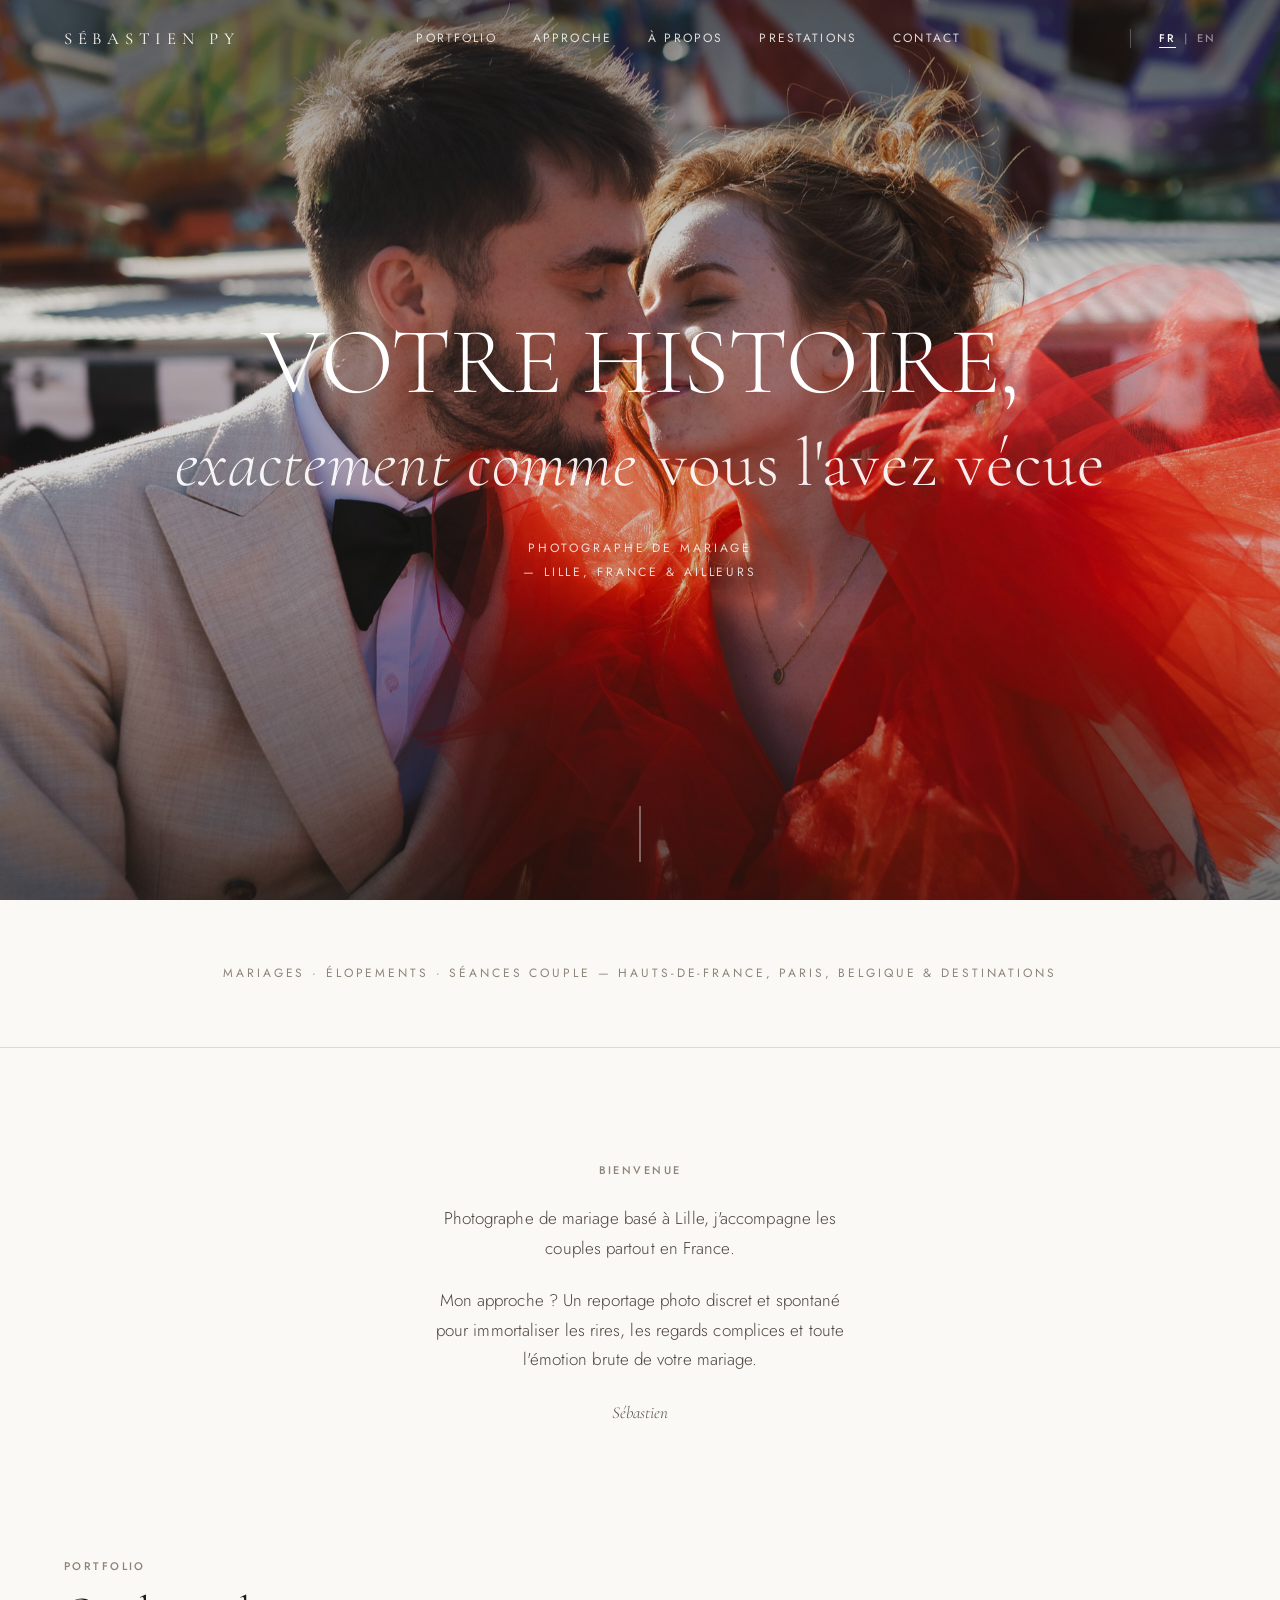
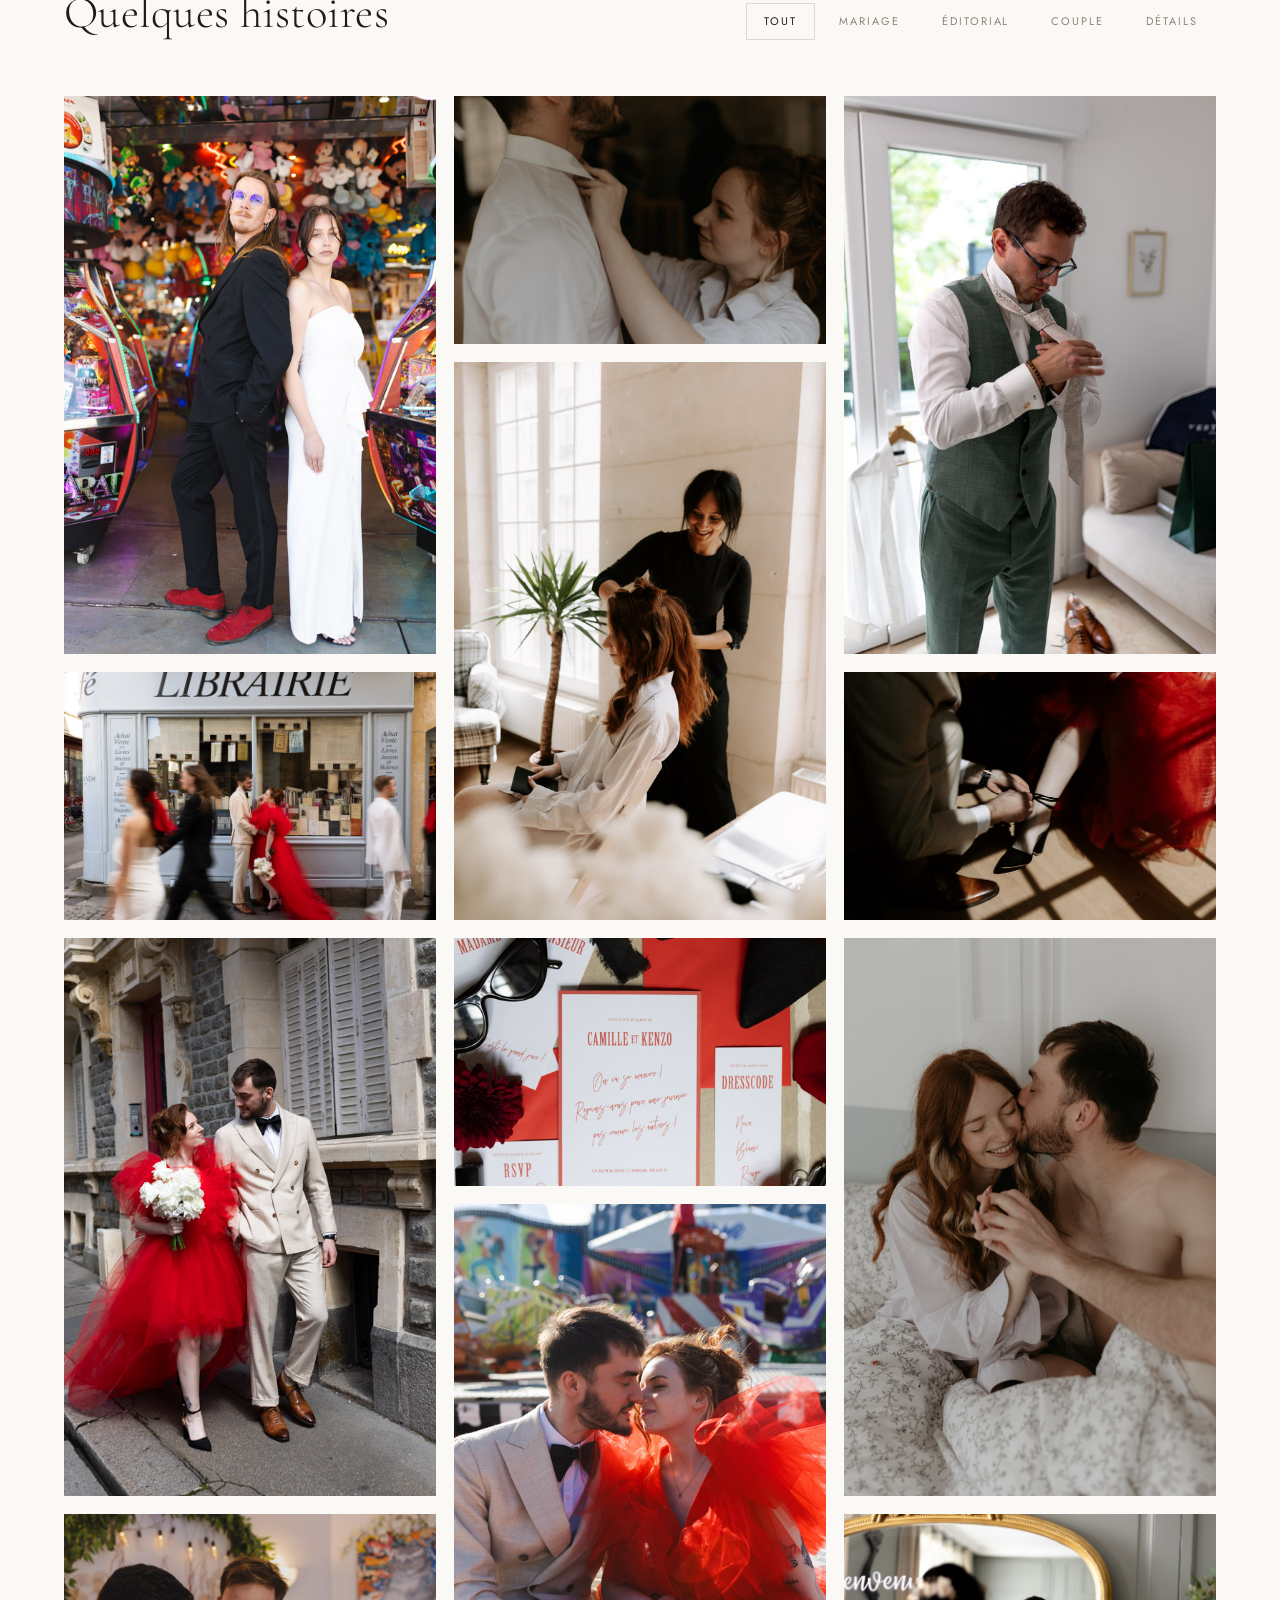
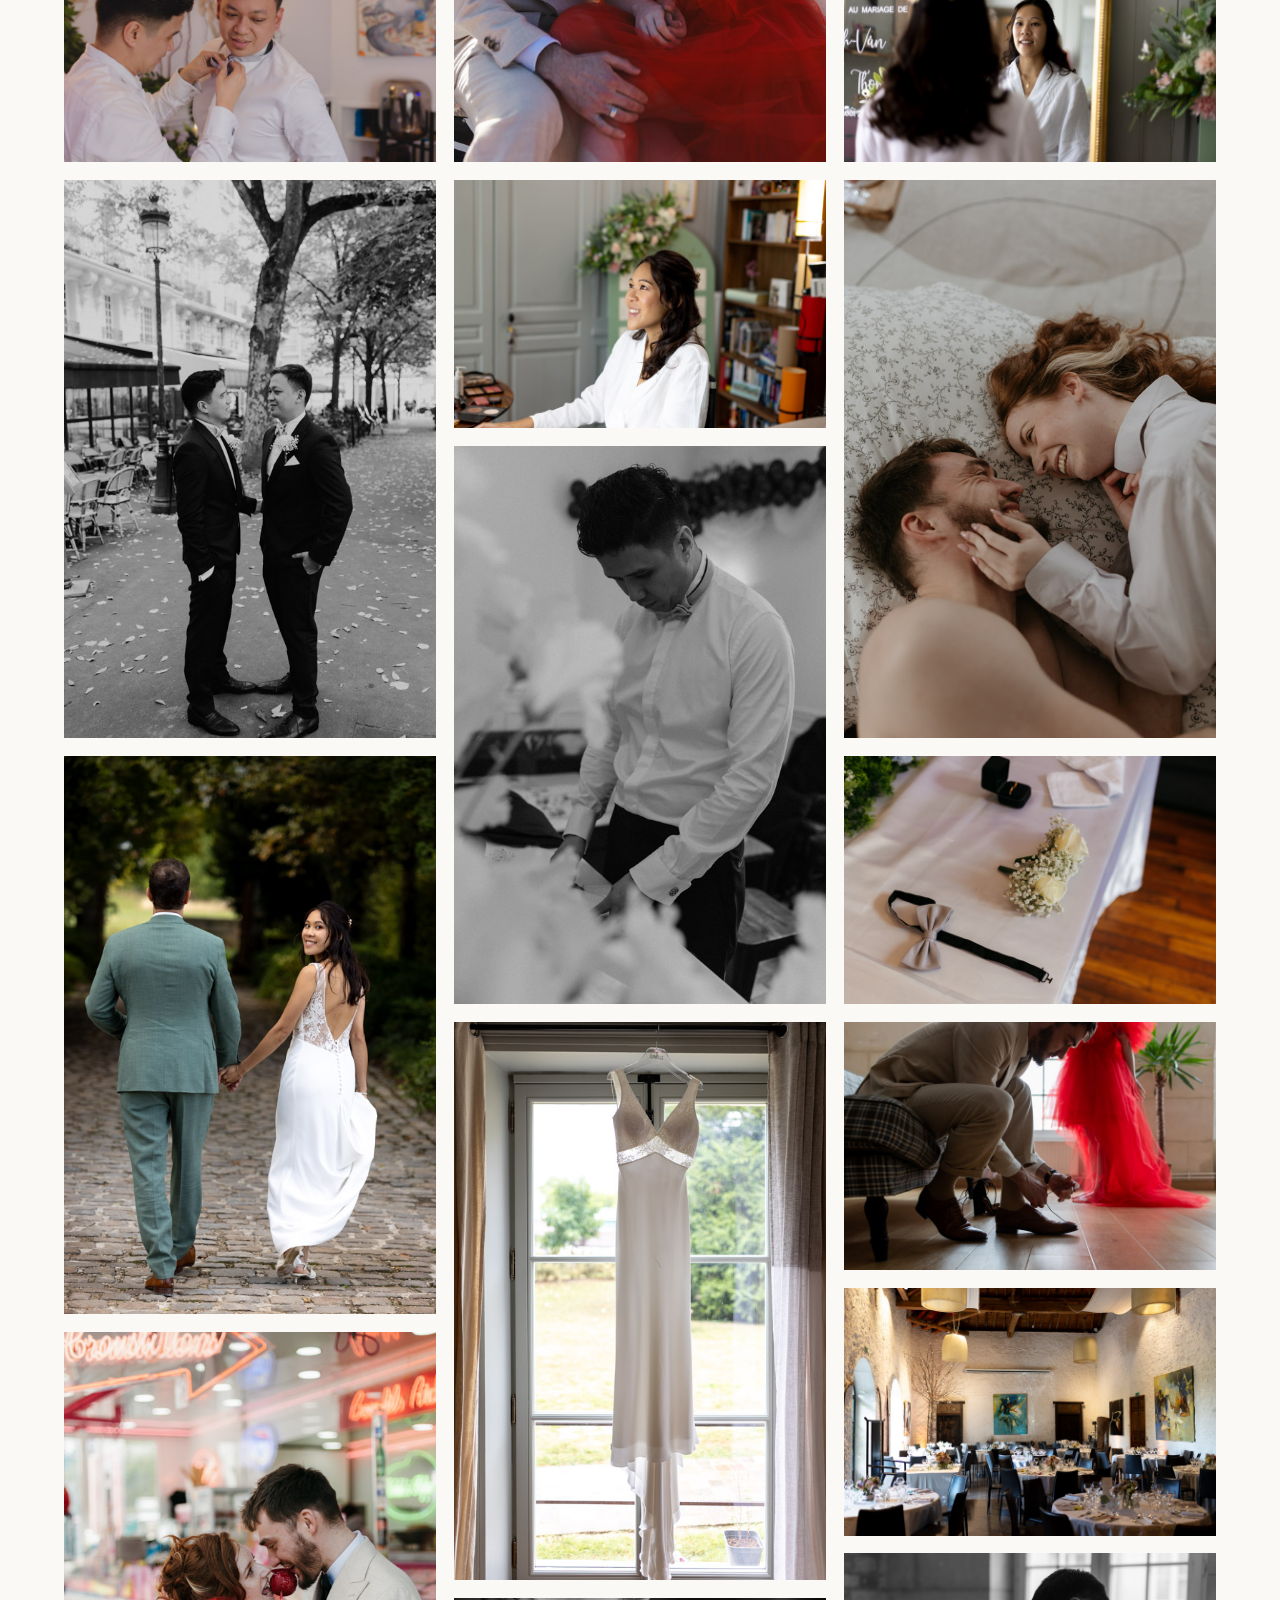
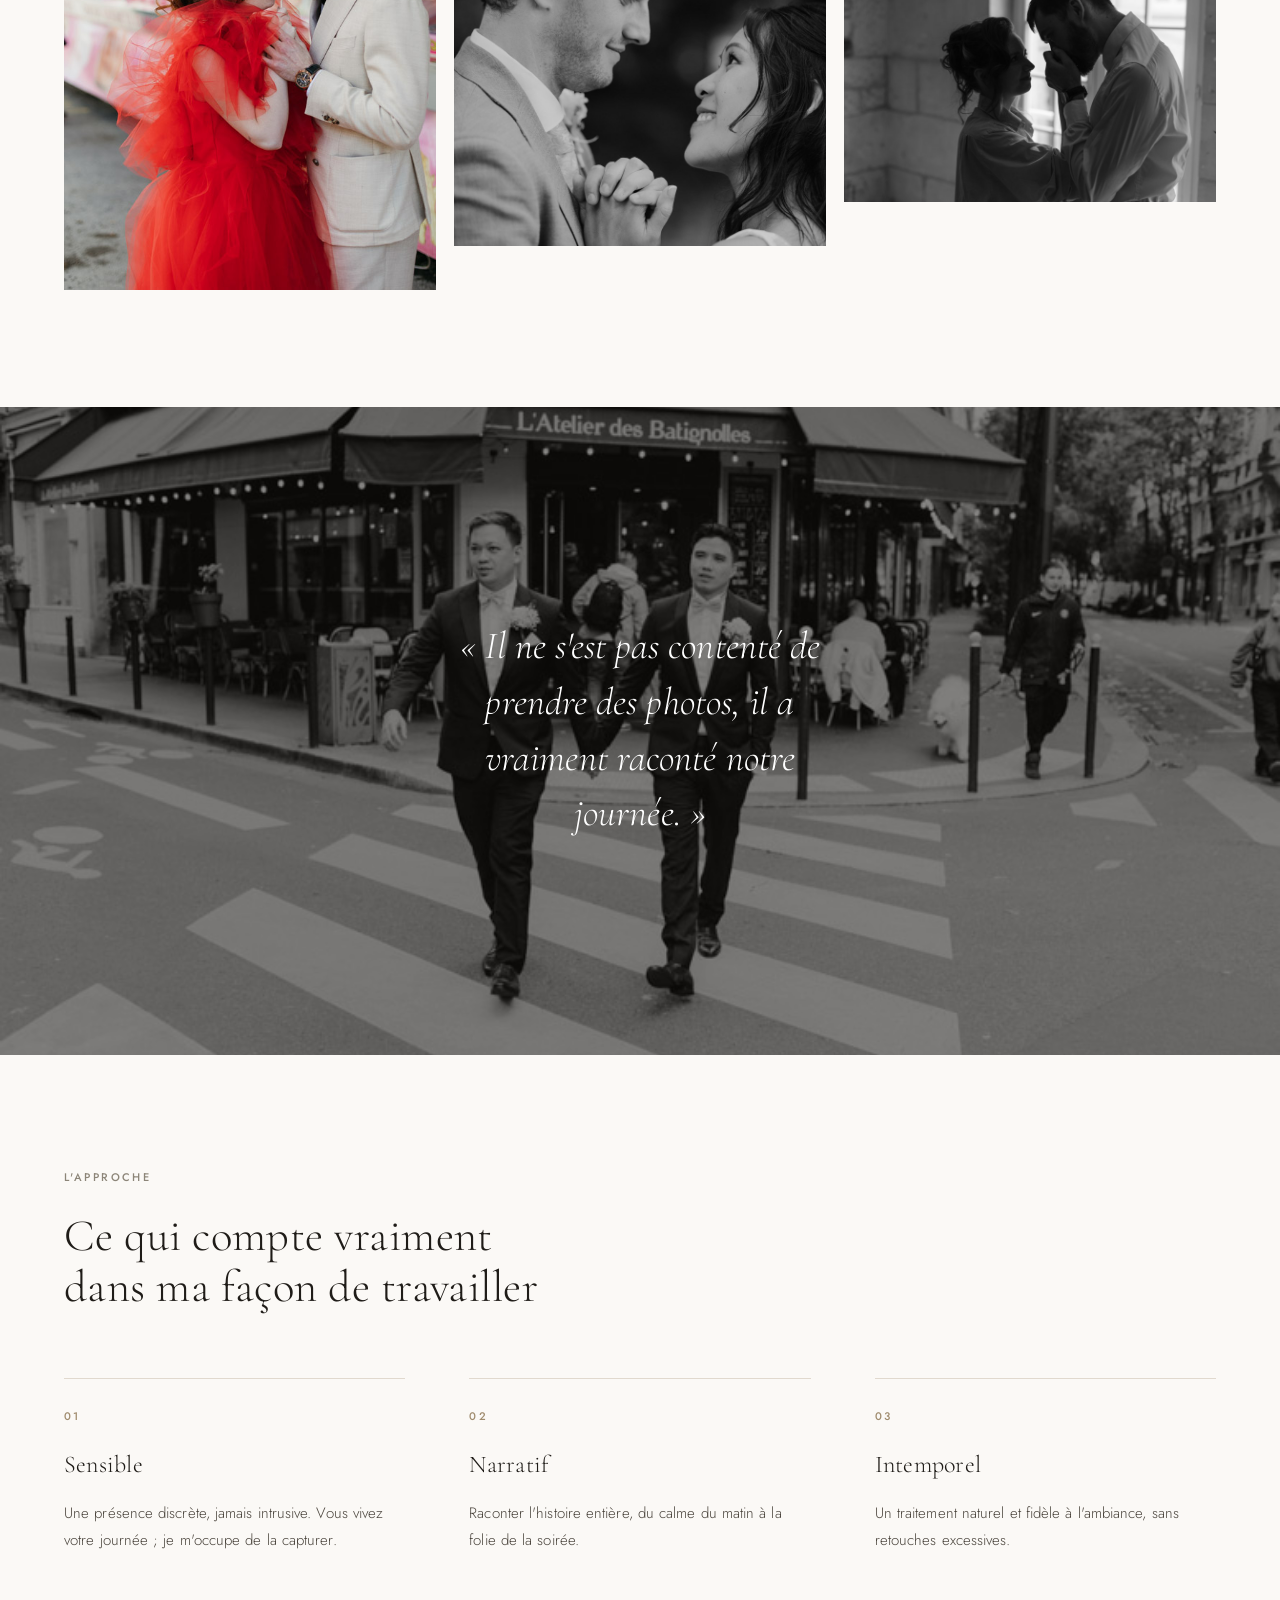
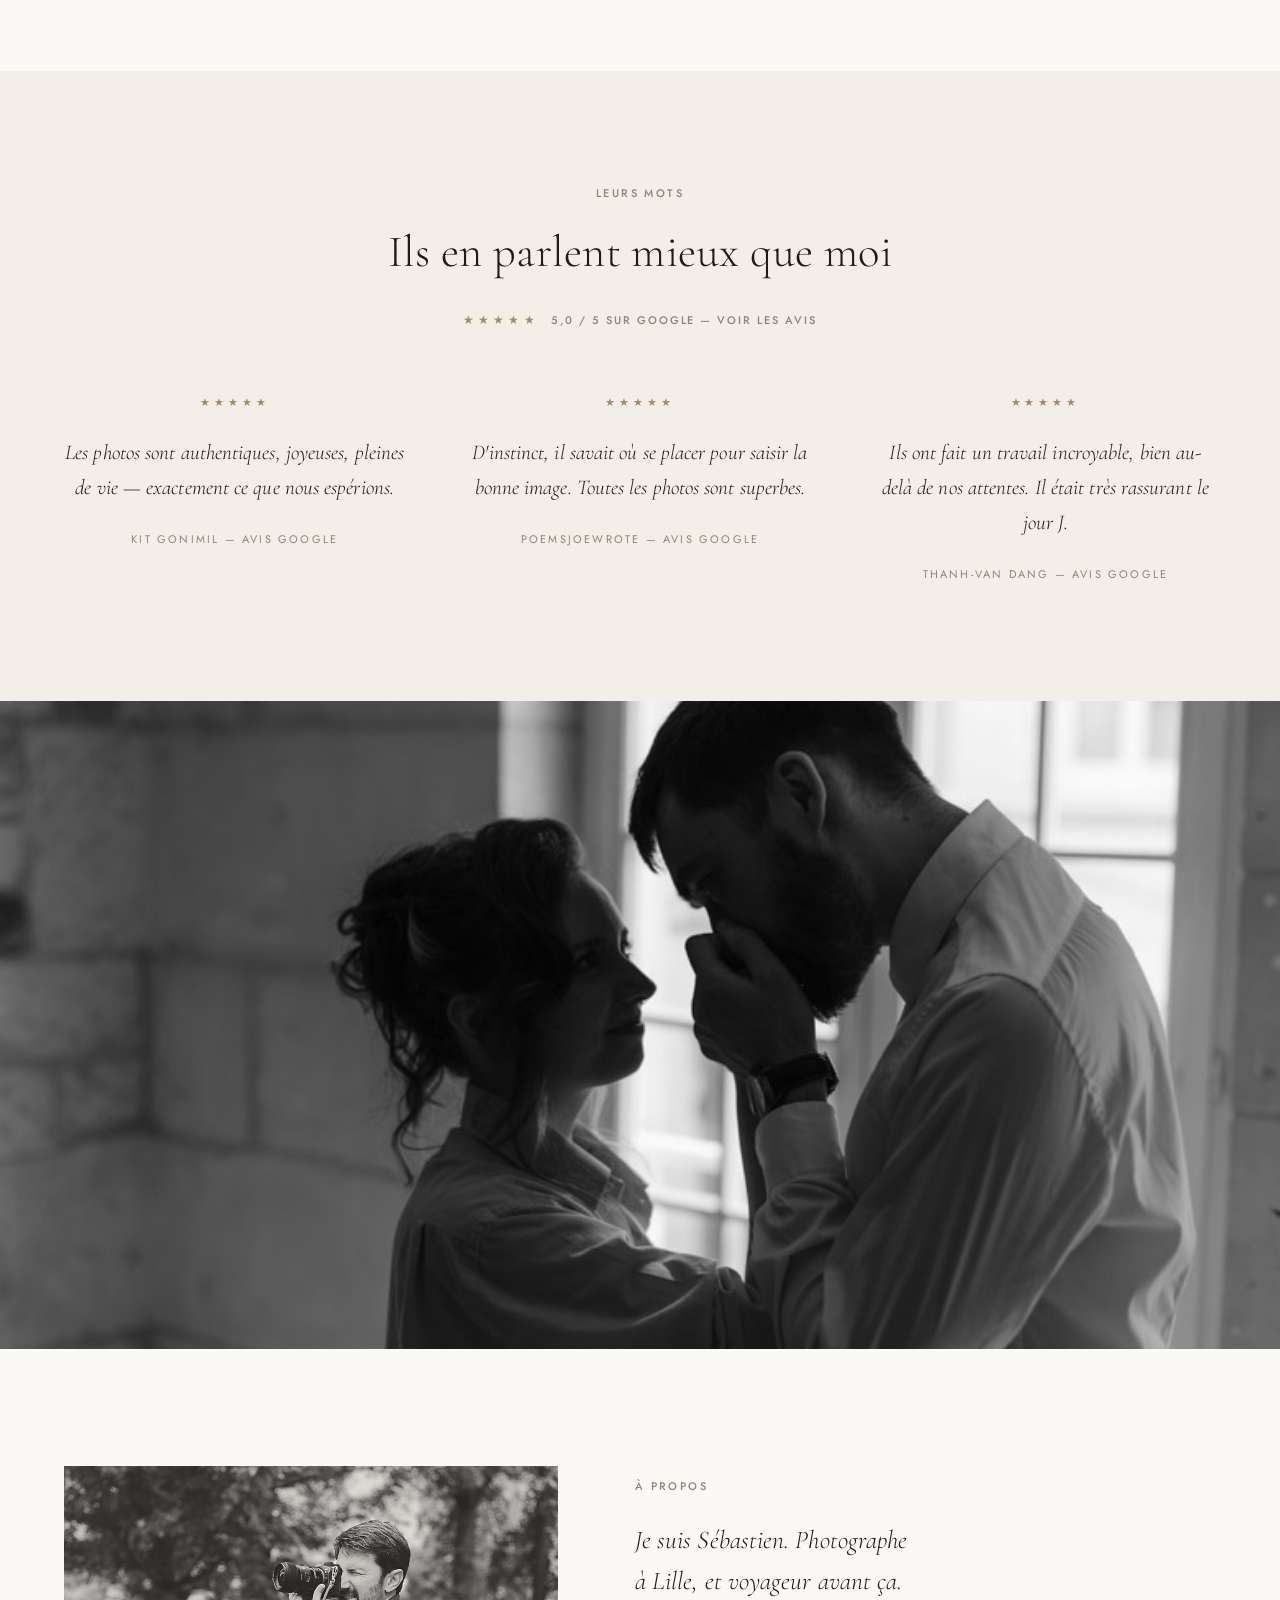
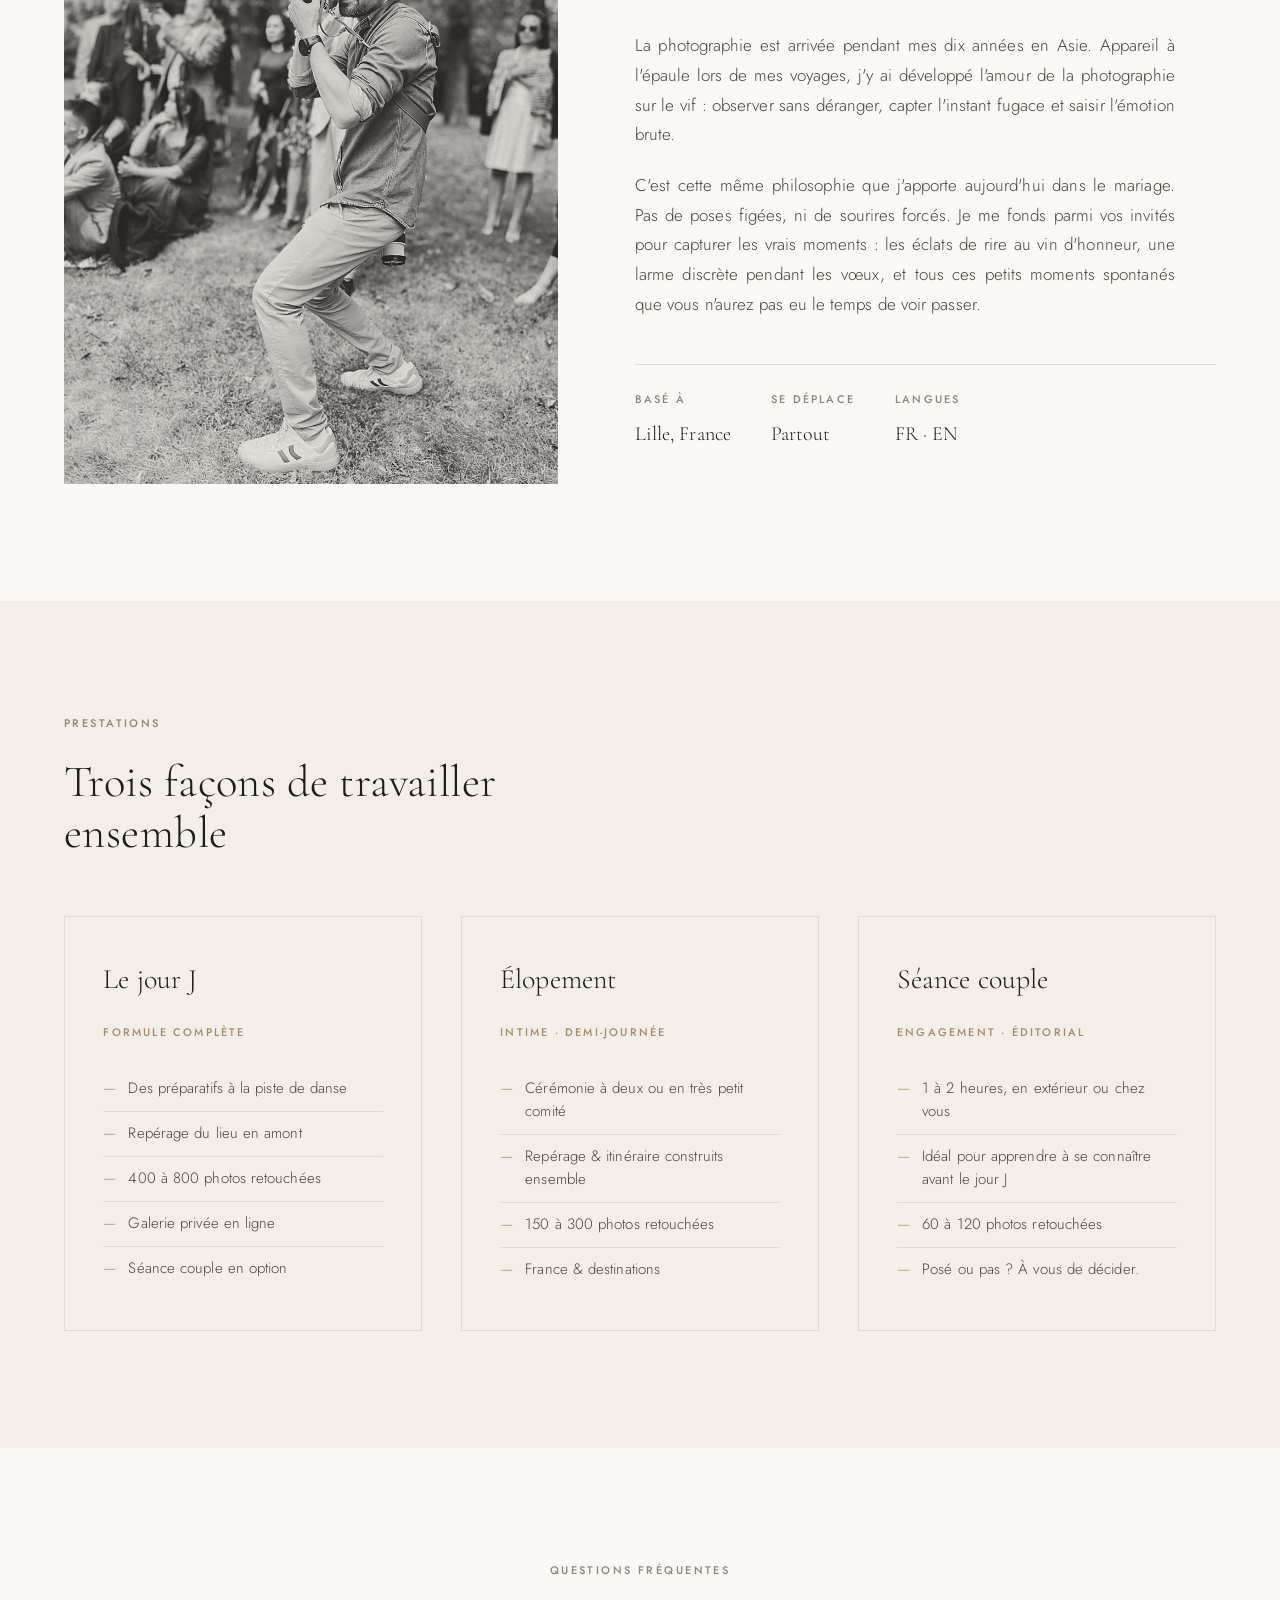
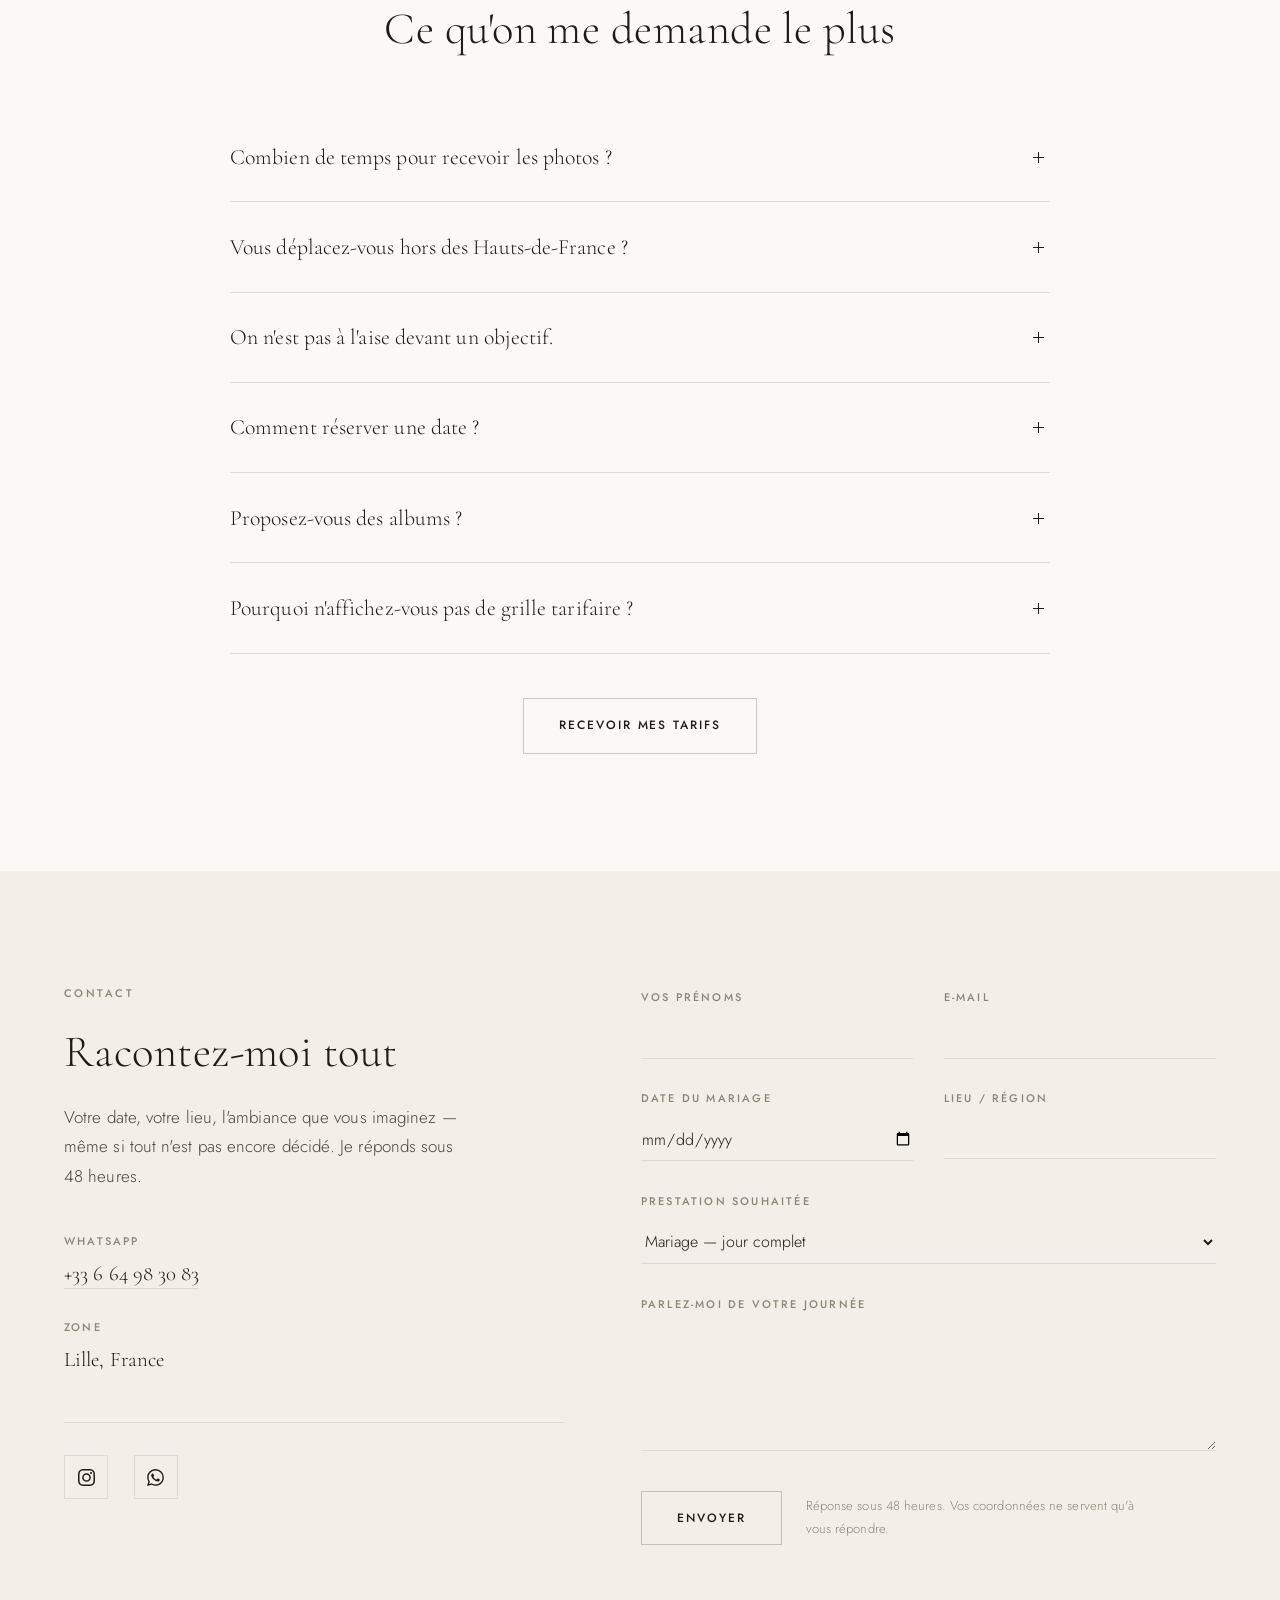
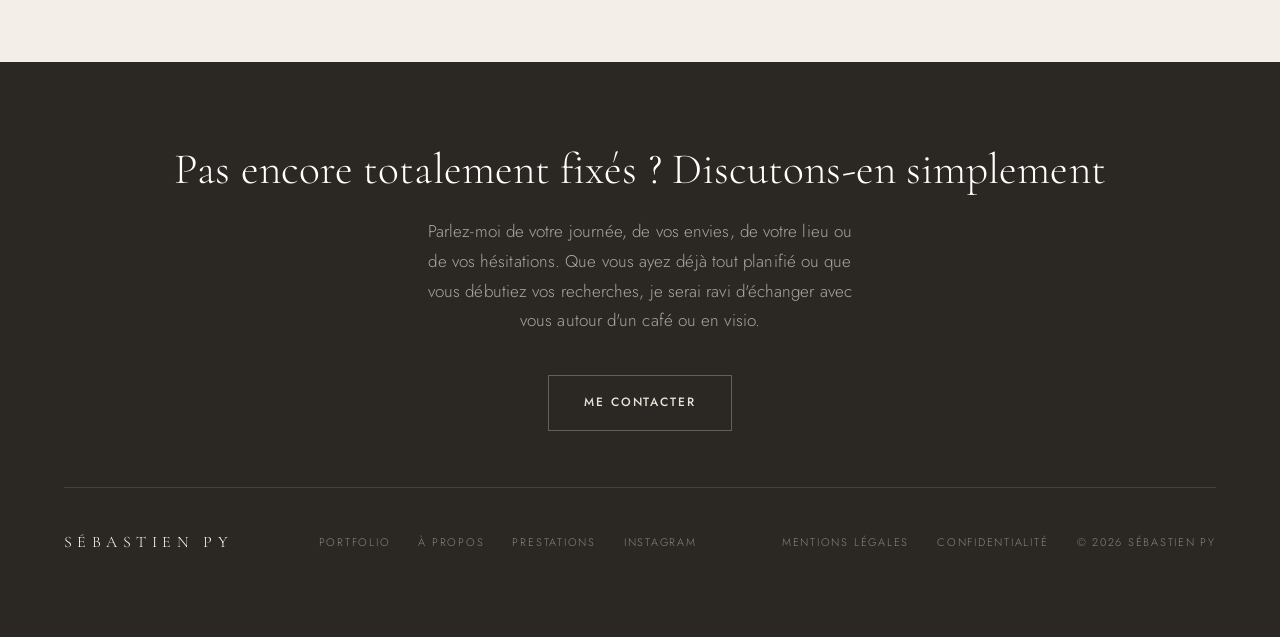
==== commit 78cf249d: "Seb feedback: capturer, Bienvenue type scale, justify About" ====
--- a/index.html
+++ b/index.html
@@ -209,8 +209,12 @@
 .manifesto{text-align:center}
 .manifesto .lead{margin:0 auto 2.4rem;max-width:30ch}
 .manifesto p+p{margin-top:1.4rem}
-.sig{margin-top:3rem;font-family:var(--serif);font-style:italic;font-size:1.6rem;
-  color:var(--ink);opacity:.75}
+/* Demande de Sébastien (12/09/2026) : dans le bloc « Bienvenue », les tailles
+   de police doivent être cohérentes. Les deux paragraphes sont donc au même
+   corps que le reste du site, et la signature les rejoint — elle reste
+   identifiable par l'italique et la serif, pas par la taille. */
+.sig{margin-top:3rem;font-family:var(--serif);font-style:italic;
+  font-size:1.0625rem;line-height:1.75;color:var(--ink);opacity:.75}
 
 /* ═══════════════════════════ PORTFOLIO ═══════════════════════════ */
 .pf-head{display:flex;flex-wrap:wrap;align-items:flex-end;justify-content:space-between;
@@ -280,7 +284,11 @@
    900 px de large (donc sur tous les mobiles). */
 .about .photo img{width:100%;height:auto;aspect-ratio:4/5;object-fit:cover;object-position:center}
 .about p+p{margin-top:1.3rem}
-.about p{max-width:54ch}
+/* Demande de Sébastien (12/09/2026) : texte justifié dans « À propos ».
+   hyphens:auto est indispensable en justifié sur colonne étroite, sinon
+   l'espacement entre les mots se creuse de façon disgracieuse sur mobile. */
+.about p{max-width:54ch;text-align:justify;hyphens:auto;-webkit-hyphens:auto}
+.about .lead{text-align:left;hyphens:manual}
 .about .lead{margin-bottom:1.8rem;max-width:26ch}
 .facts{margin-top:2.75rem;border-top:1px solid var(--hairline);padding-top:1.6rem;
   display:flex;flex-wrap:wrap;gap:2.5rem}
@@ -486,7 +494,7 @@
 <section class="manifesto">
   <div class="wrap narrow rv">
     <p class="eyebrow" data-i18n="man.eyebrow">Bienvenue</p>
-    <p class="lead" data-i18n="man.p1">Photographe de mariage basé à Lille, j'accompagne les couples partout en France.</p>
+    <p data-i18n="man.p1">Photographe de mariage basé à Lille, j'accompagne les couples partout en France.</p>
     <p data-i18n="man.p2">Mon approche&nbsp;? Un reportage photo discret et spontané pour immortaliser les rires, les regards complices et toute l'émotion brute de votre mariage.</p>
     <p class="sig">Sébastien</p>
   </div>
@@ -529,7 +537,7 @@
       <div class="pillar">
         <span>01</span>
         <h3 data-i18n="ap.1t">Sensible</h3>
-        <p data-i18n="ap.1p">Une présence discrète, jamais intrusive. Vous vivez votre journée&nbsp;; je m'occupe de la garder.</p>
+        <p data-i18n="ap.1p">Une présence discrète, jamais intrusive. Vous vivez votre journée&nbsp;; je m'occupe de la capturer.</p>
       </div>
       <div class="pillar">
         <span>02</span>
@@ -884,7 +892,7 @@
  "pf.all":"Tout","pf.wed":"Mariage","pf.ed":"Éditorial","pf.cpl":"Couple","pf.det":"Détails",
  "bleed1":"« Il ne s'est pas contenté de prendre des photos, il a vraiment raconté notre journée. »",
  "ap.eyebrow":"L'approche","ap.title":"Ce qui compte vraiment dans ma façon de travailler",
- "ap.1t":"Sensible","ap.1p":"Une présence discrète, jamais intrusive. Vous vivez votre journée&nbsp;; je m'occupe de la garder.",
+ "ap.1t":"Sensible","ap.1p":"Une présence discrète, jamais intrusive. Vous vivez votre journée&nbsp;; je m'occupe de la capturer.",
  "ap.2t":"Narratif","ap.2p":"Raconter l'histoire entière, du calme du matin à la folie de la soirée.",
  "ap.3t":"Intemporel","ap.3p":"Un traitement naturel et fidèle à l'ambiance, sans retouches excessives.",
  "tm.eyebrow":"Leurs mots","tm.title":"Ils en parlent mieux que moi",
@@ -961,7 +969,7 @@
  "pf.all":"All","pf.wed":"Weddings","pf.ed":"Editorial","pf.cpl":"Couples","pf.det":"Details",
  "bleed1":"“He didn't just take photographs — he really told the story of our day.”",
  "ap.eyebrow":"The approach","ap.title":"What really matters in the way I work",
- "ap.1t":"Sensitive","ap.1p":"A quiet presence, never intrusive. You live your day — keeping it is my job.",
+ "ap.1t":"Sensitive","ap.1p":"A quiet presence, never intrusive. You live your day — capturing it is my job.",
  "ap.2t":"Narrative","ap.2p":"Telling the whole story — from the quiet of the morning to the madness of the evening.",
  "ap.3t":"Timeless","ap.3p":"Natural processing, faithful to the mood of the day, with no heavy-handed retouching.",
  "tm.eyebrow":"Kind words","tm.title":"They say it better than I do",
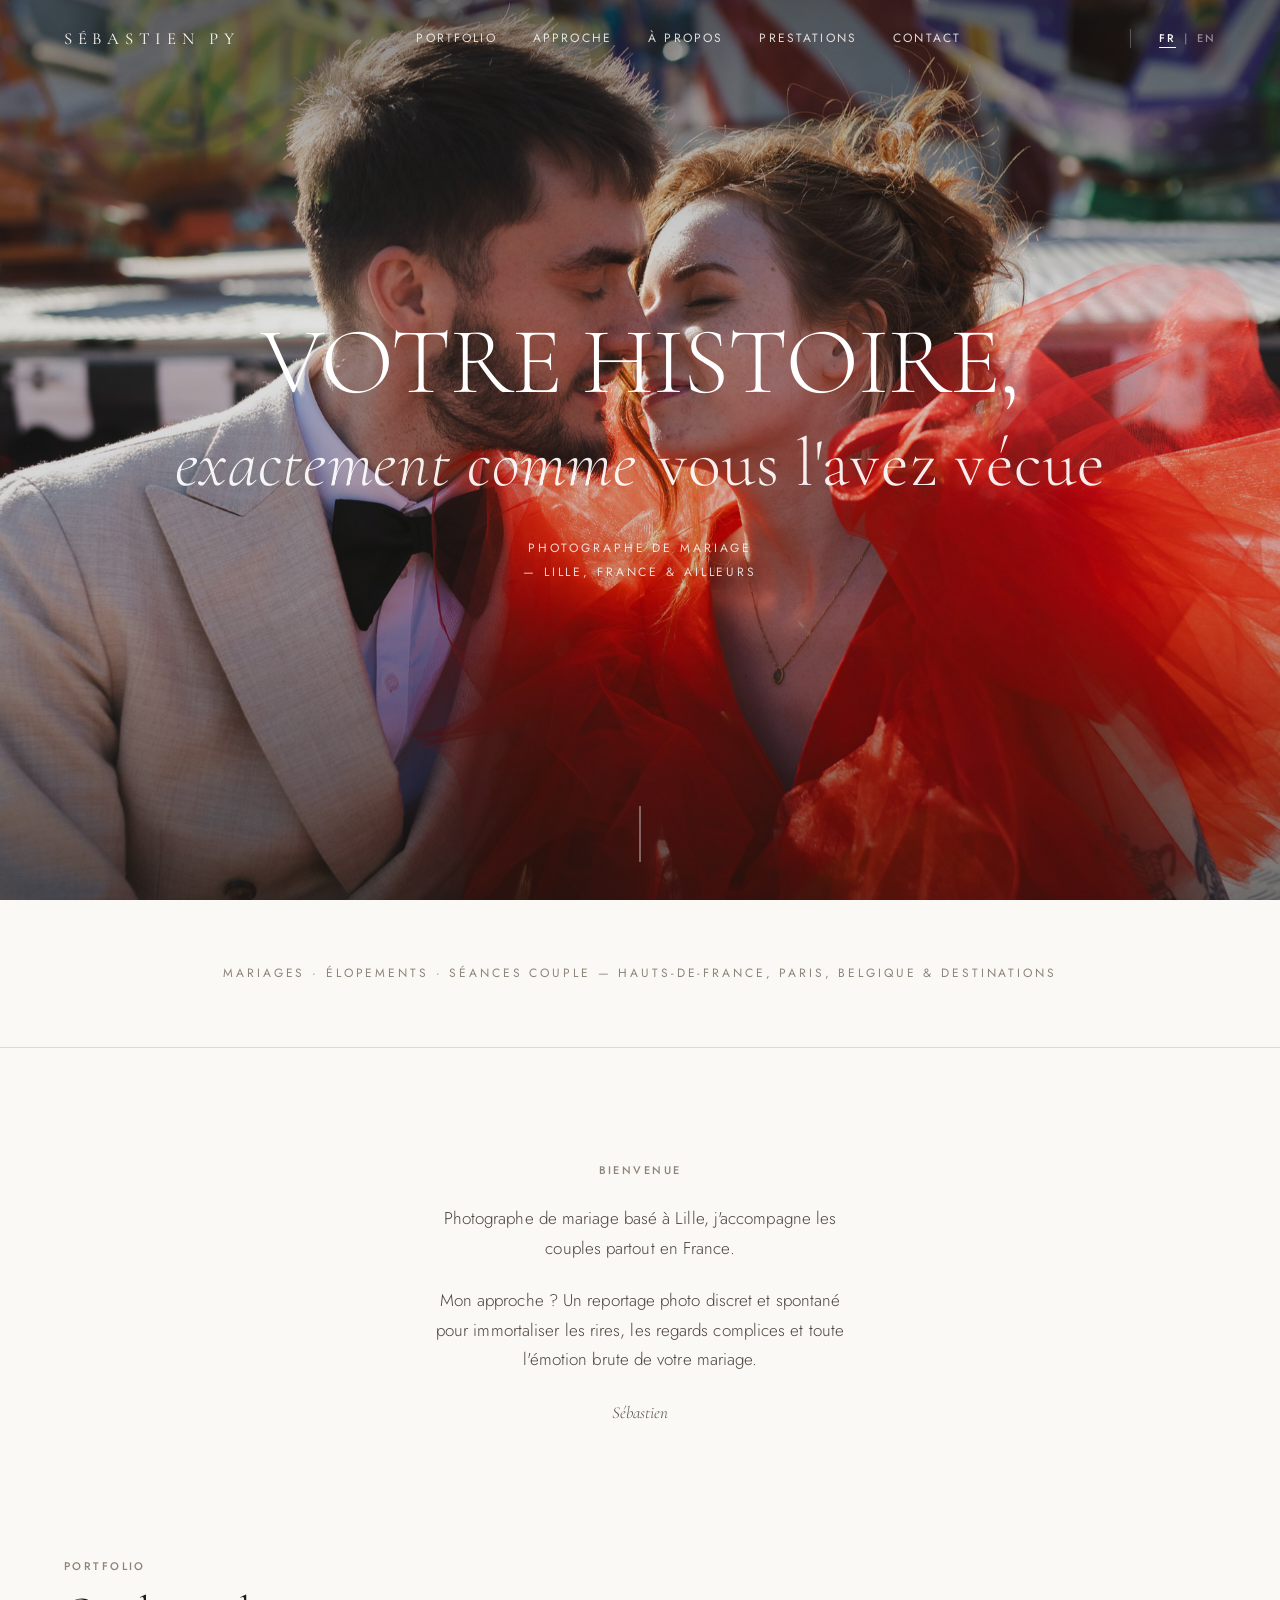
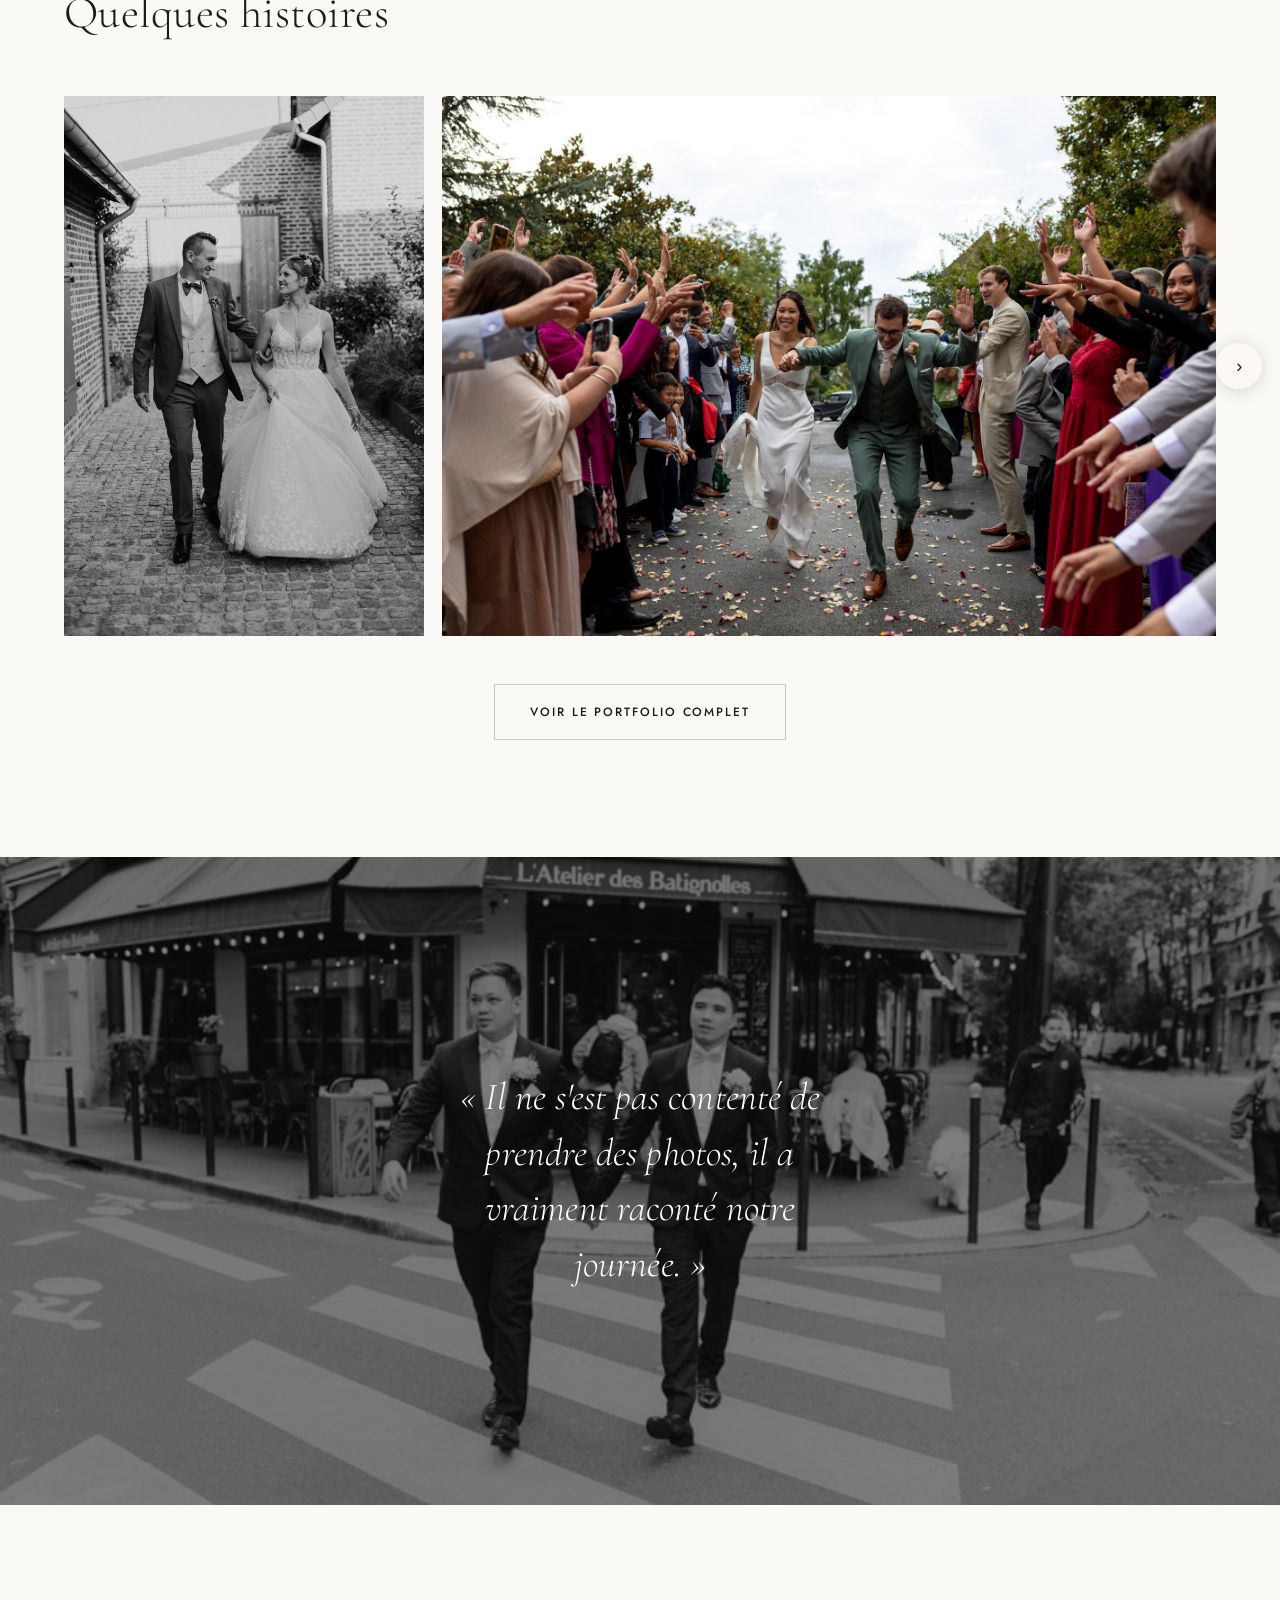
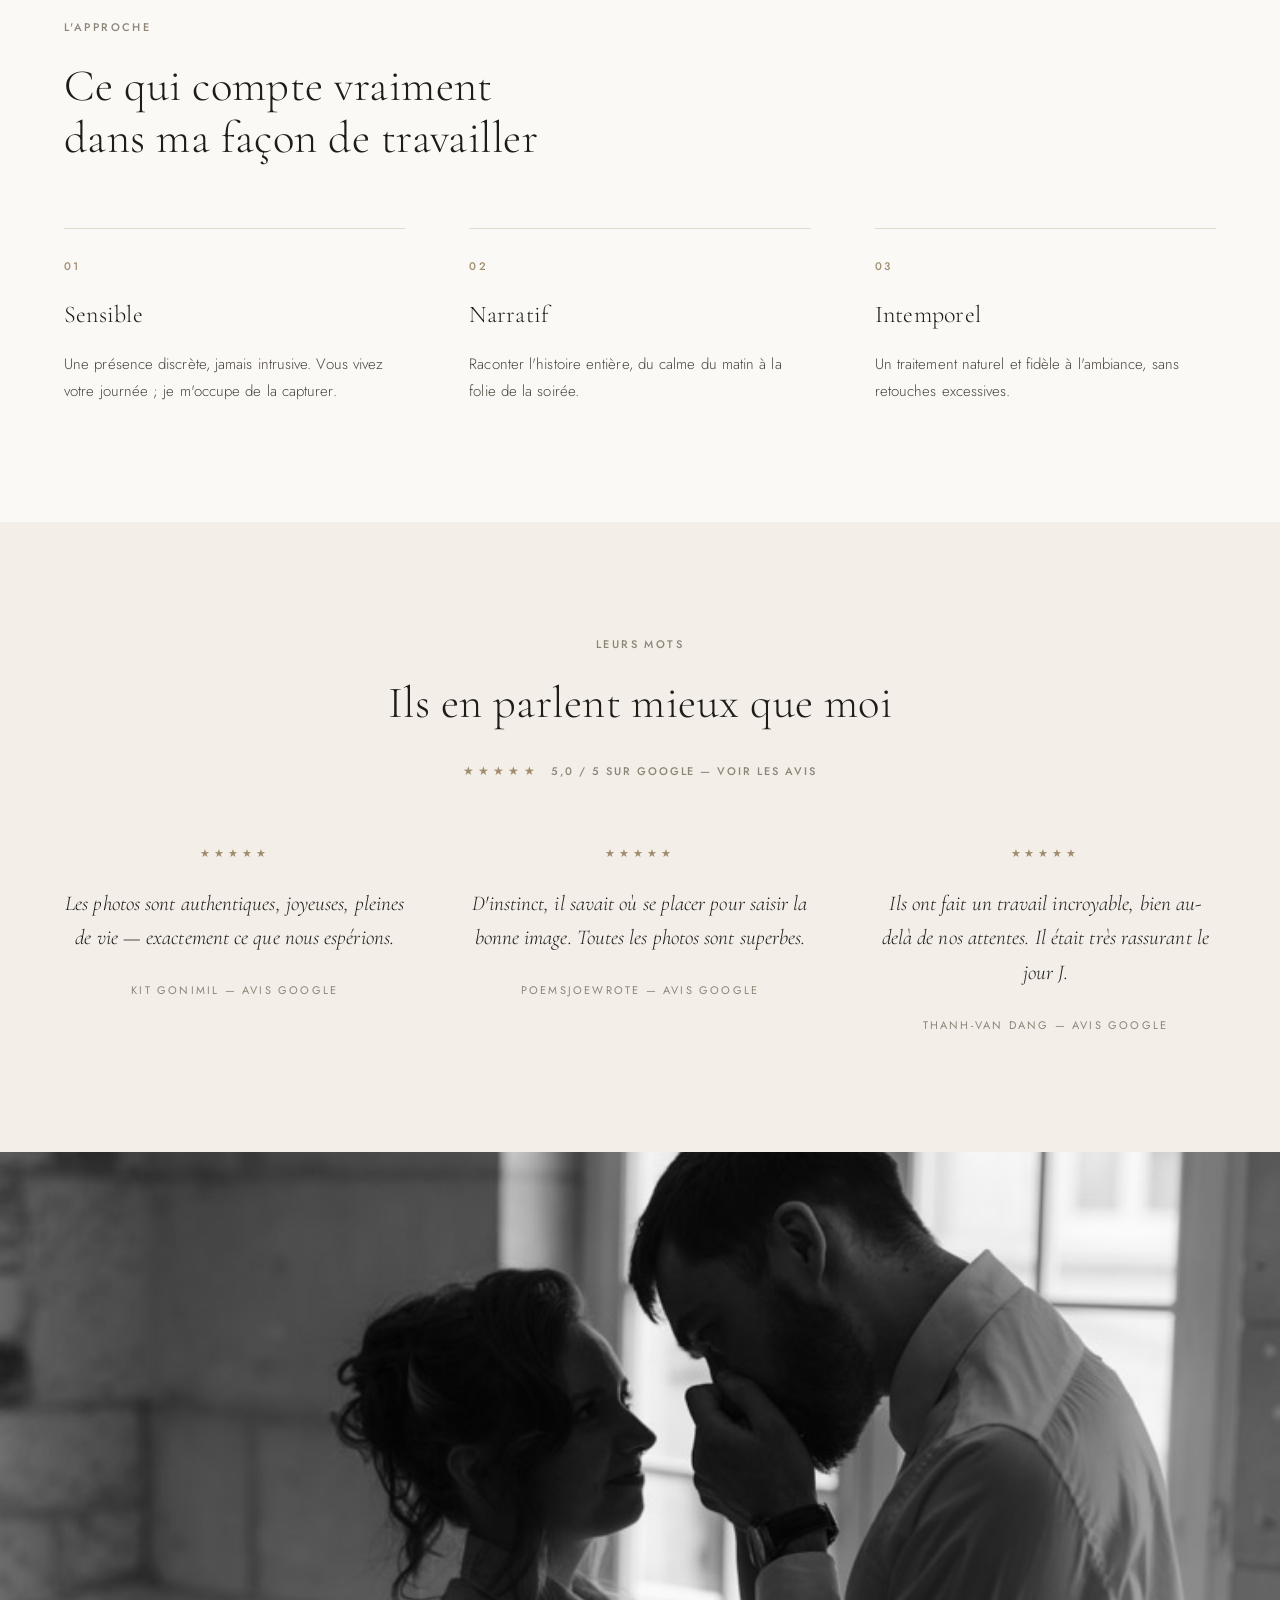
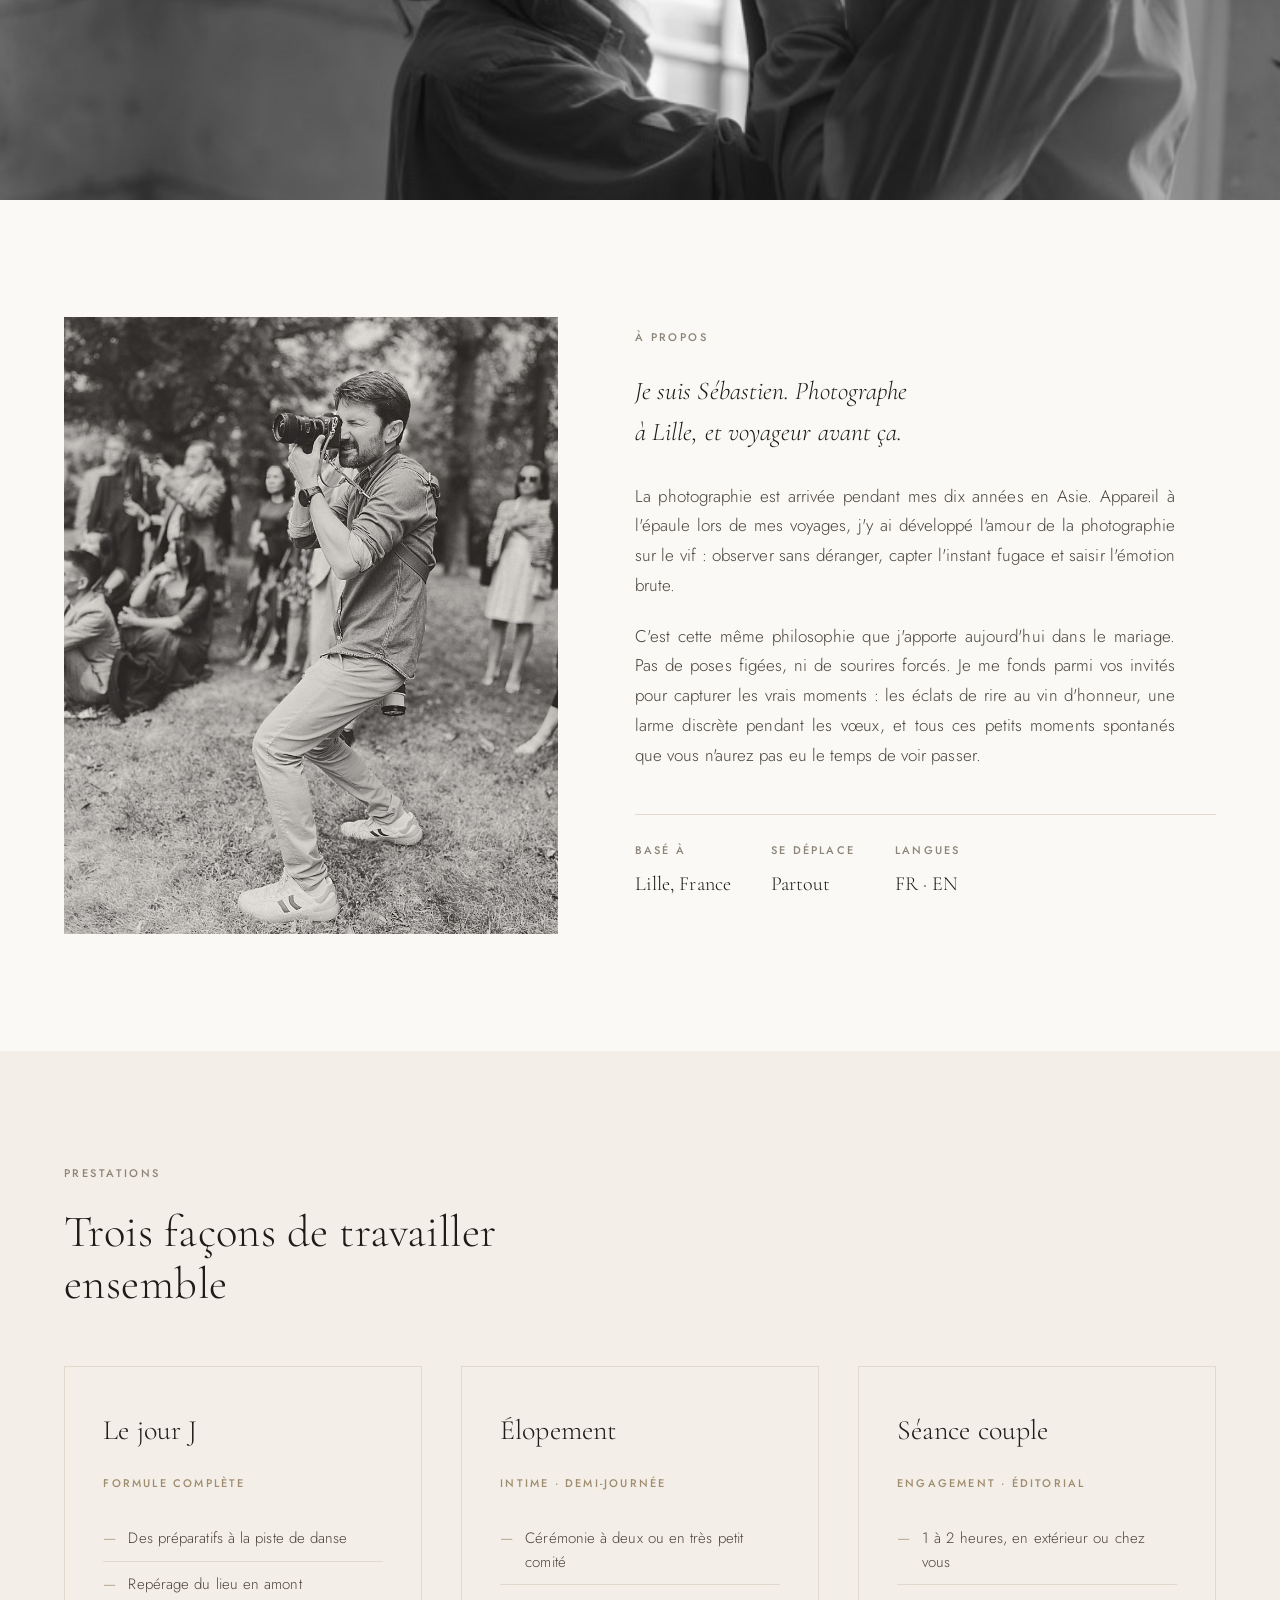
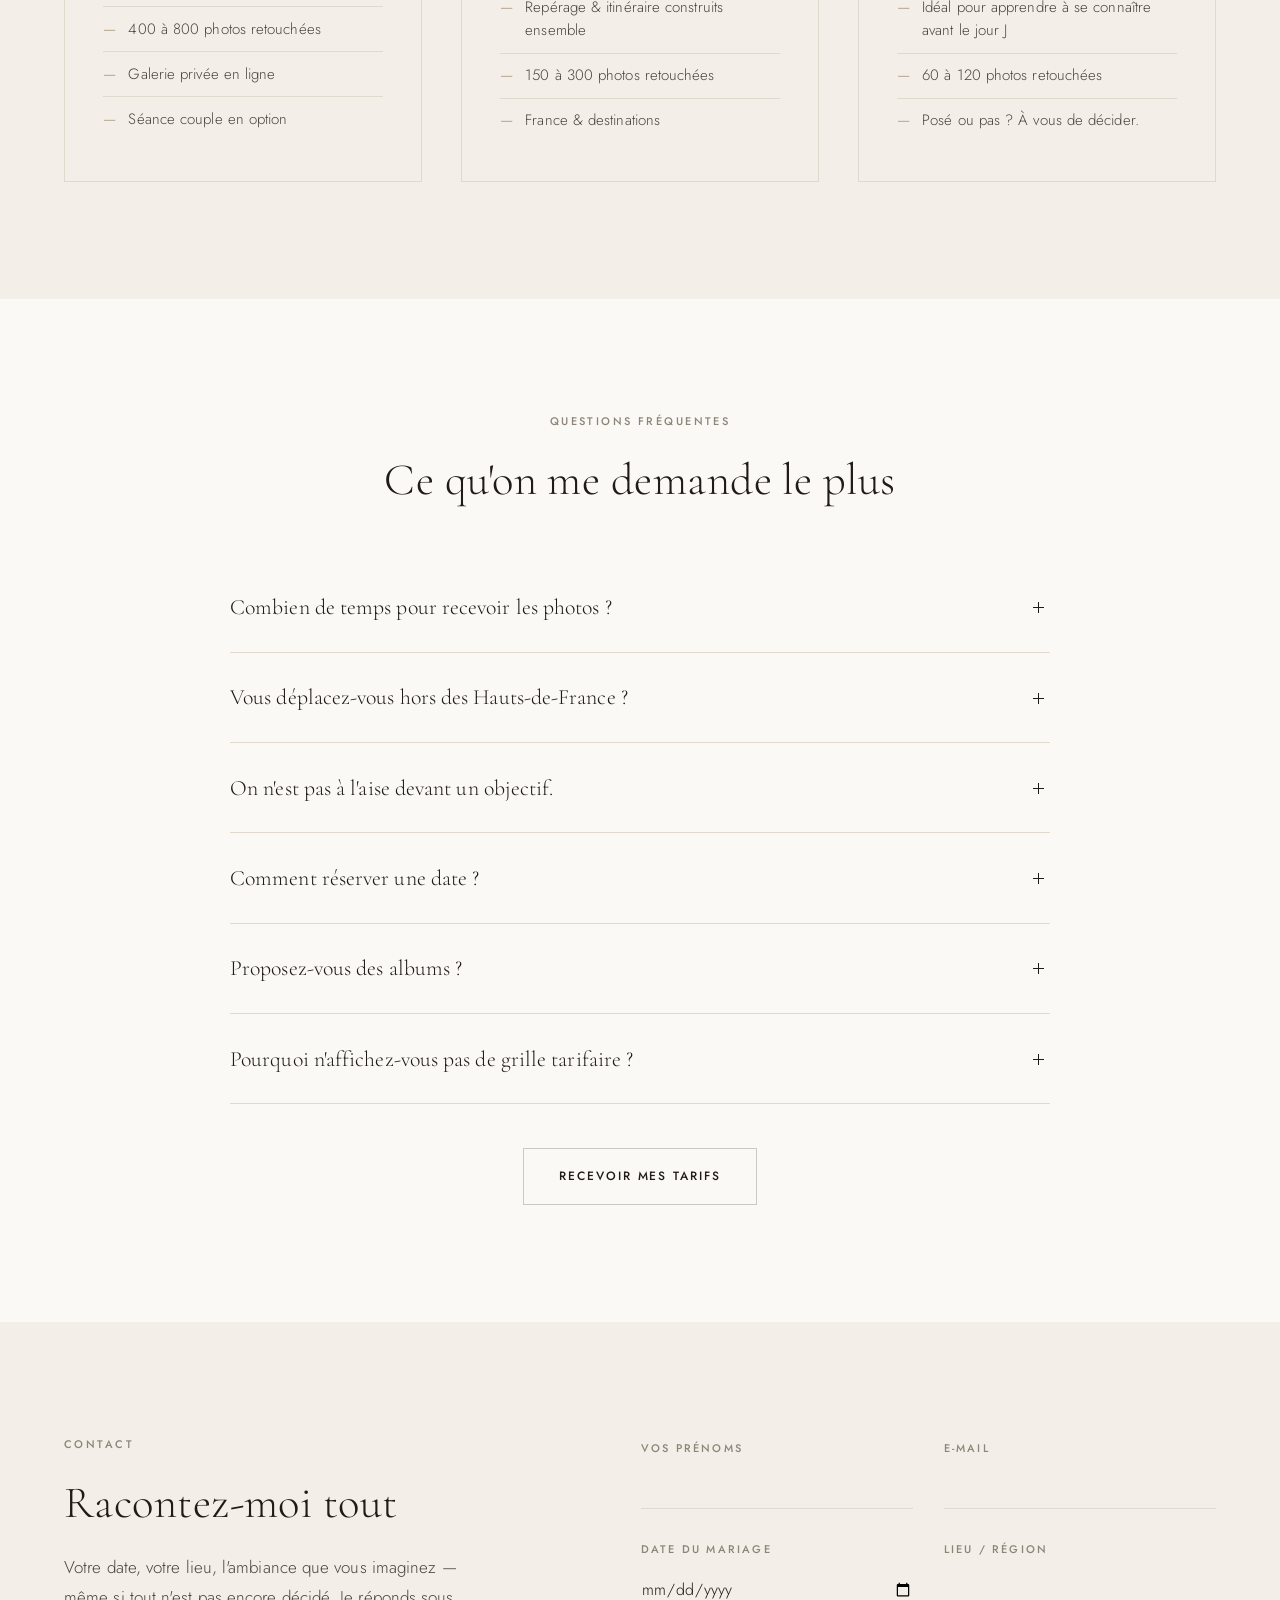
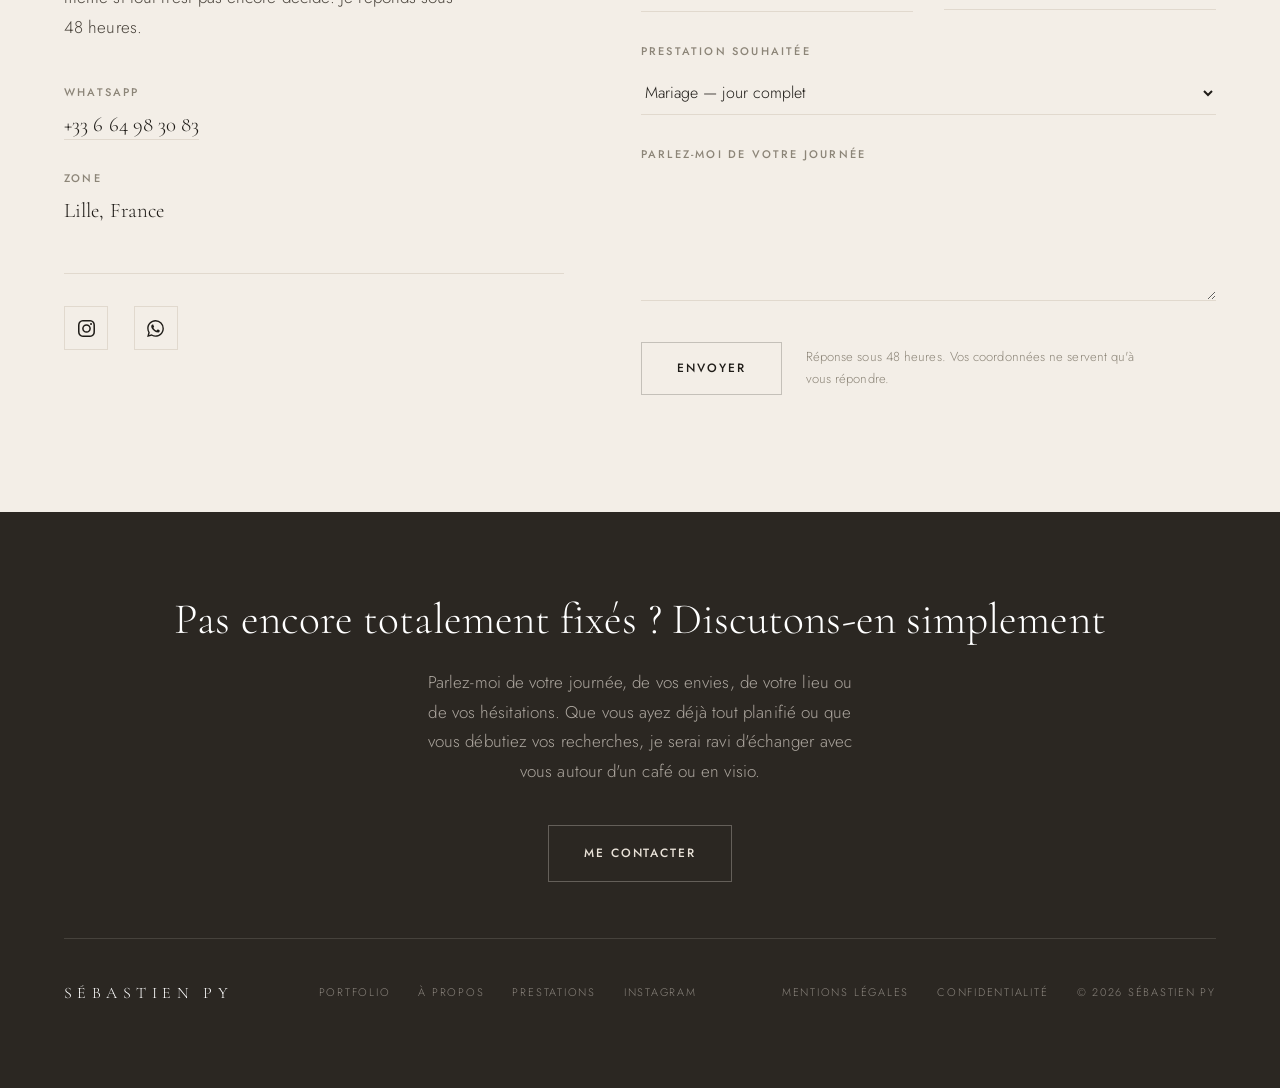
==== commit 88159c9b: "Home carousel + portfolio page; shared CSS and JS" ====
--- a/index.html
+++ b/index.html
@@ -31,15 +31,7 @@
   explicitement l'intégration dans un document.
   ══════════════════════════════════════════════════════════════════════════
 -->
-<style>
-@font-face{font-family:'Jost';font-style:normal;font-weight:300;font-display:swap;src:url([data-uri]) format('woff2')}
-@font-face{font-family:'Jost';font-style:normal;font-weight:400;font-display:swap;src:url([data-uri]) format('woff2')}
-@font-face{font-family:'Jost';font-style:normal;font-weight:500;font-display:swap;src:url([data-uri]) format('woff2')}
-@font-face{font-family:'Cormorant Garamond';font-style:normal;font-weight:300;font-display:swap;src:url([data-uri]) format('woff2')}
-@font-face{font-family:'Cormorant Garamond';font-style:italic;font-weight:300;font-display:swap;src:url([data-uri]) format('woff2')}
-@font-face{font-family:'Cormorant Garamond';font-style:normal;font-weight:400;font-display:swap;src:url([data-uri]) format('woff2')}
-@font-face{font-family:'Cormorant Garamond';font-style:italic;font-weight:400;font-display:swap;src:url([data-uri]) format('woff2')}
-</style>
+<link rel="stylesheet" href="site.css">
 
 <!--
   ============================================================================
@@ -74,380 +66,7 @@
   ============================================================================
 -->
 
-<style>
-/* ═══════════════════════════ TOKENS ═══════════════════════════ */
-:root{
-  --paper:#FBF9F6; --paper-alt:#F3EEE7; --sand:#E8E0D5;
-  --hairline:#E1D9CE; --ink:#1F1C18; --body:#4A443C;
-  --muted:#8C8578; --accent:#A08C6E; --accent-dp:#7A6A50;
-  --espresso:#2B2722; --on-dark:#E9E2D8;
-  --serif:"Cormorant Garamond",Georgia,"Times New Roman",serif;
-  --sans:"Jost","Helvetica Neue",Arial,sans-serif;
-  --pad:clamp(6rem,13vh,10.5rem);
-  --gut:clamp(1.5rem,5vw,5rem);
-  --ease:cubic-bezier(.22,.61,.36,1);
-}
-*,*::before,*::after{box-sizing:border-box}
-html{scroll-behavior:smooth;-webkit-text-size-adjust:100%}
-body{
-  margin:0;background:var(--paper);color:var(--body);
-  font-family:var(--sans);font-weight:300;font-size:1.0625rem;line-height:1.75;
-  letter-spacing:.005em;-webkit-font-smoothing:antialiased;overflow-x:hidden;
-}
-img{max-width:100%;display:block}
-a{color:inherit;text-decoration:none}
-h1,h2,h3{font-family:var(--serif);font-weight:300;color:var(--ink);margin:0}
-::selection{background:var(--sand);color:var(--ink)}
-
-.wrap{max-width:1320px;margin:0 auto;padding-inline:var(--gut)}
-.narrow{max-width:56ch;margin-inline:auto}
-section{padding-block:var(--pad);scroll-margin-top:5rem}
-
-.eyebrow{font-family:var(--sans);font-weight:500;font-size:.6875rem;
-  letter-spacing:.22em;text-transform:uppercase;color:var(--muted);
-  line-height:1;margin:0 0 1.75rem}
-.h2{font-size:clamp(1.75rem,3.5vw,3rem);line-height:1.15;letter-spacing:.01em}
-.lead{font-family:var(--serif);font-style:italic;font-weight:300;
-  font-size:clamp(1.25rem,2vw,1.625rem);line-height:1.6;color:var(--ink)}
-.rule{width:1px;height:64px;background:var(--hairline);margin:0 auto}
-
-/* ─── boutons ─── */
-.btn{display:inline-block;font-family:var(--sans);font-weight:500;font-size:.75rem;
-  letter-spacing:.16em;text-transform:uppercase;color:var(--ink);
-  padding:1.05rem 2.2rem;border:1px solid rgba(31,28,24,.22);background:transparent;
-  cursor:pointer;transition:background .4s var(--ease),color .4s var(--ease),border-color .4s var(--ease)}
-.btn:hover{background:var(--ink);color:var(--paper);border-color:var(--ink)}
-.btn:disabled{opacity:.45;pointer-events:none}
-.btn--light{color:var(--on-dark);border-color:rgba(233,226,216,.3)}
-.btn--light:hover{background:var(--on-dark);color:var(--espresso);border-color:var(--on-dark)}
-.link-arrow{font-size:.75rem;letter-spacing:.16em;text-transform:uppercase;
-  font-weight:400;color:var(--ink);border-bottom:1px solid var(--hairline);
-  padding-bottom:.35rem;transition:border-color .35s var(--ease),color .35s var(--ease)}
-.link-arrow:hover{color:var(--accent-dp);border-color:var(--accent)}
-
-/* ═══════════════════════════ HEADER ═══════════════════════════ */
-header{position:fixed;inset:0 0 auto;z-index:60;padding-block:1.5rem;
-  transition:padding .5s var(--ease)}
-/* Le fond flouté vit sur ::before et NON sur <header> : un backdrop-filter sur
-   le header ferait de lui le bloc conteneur du menu mobile en position:fixed,
-   qui se retrouverait enfermé dans la barre au lieu de couvrir l'écran. */
-header::before{content:"";position:absolute;inset:0;z-index:-1;pointer-events:none;
-  background:rgba(251,249,246,.94);backdrop-filter:blur(14px);
-  box-shadow:0 1px 0 var(--hairline);opacity:0;transition:opacity .5s var(--ease)}
-header.solid::before{opacity:1}
-header.solid{padding-block:.9rem}
-.bar{display:flex;align-items:center;justify-content:space-between;gap:2rem}
-.mark{font-family:var(--serif);font-size:1.05rem;font-weight:400;
-  letter-spacing:.34em;text-transform:uppercase;color:var(--paper);
-  transition:color .5s var(--ease);white-space:nowrap}
-header.solid .mark{color:var(--ink)}
-nav{display:flex;align-items:center;gap:2.25rem}
-nav a{font-size:.75rem;font-weight:400;letter-spacing:.18em;text-transform:uppercase;
-  color:var(--paper);opacity:.85;transition:opacity .3s,color .5s var(--ease);position:relative}
-header.solid nav a{color:var(--ink);opacity:.72}
-nav a:hover{opacity:1}
-nav a::after{content:"";position:absolute;left:0;bottom:-6px;width:0;height:1px;
-  background:currentColor;transition:width .4s var(--ease)}
-nav a:hover::after{width:100%}
-
-.lang{display:flex;align-items:center;gap:.5rem;font-size:.6875rem;font-weight:500;
-  letter-spacing:.18em;text-transform:uppercase;color:var(--paper);
-  padding-left:1.75rem;margin-left:-.5rem;border-left:1px solid rgba(255,255,255,.25);
-  transition:color .5s var(--ease),border-color .5s var(--ease)}
-header.solid .lang{color:var(--ink);border-left-color:var(--hairline)}
-.lang button{font:inherit;letter-spacing:inherit;text-transform:inherit;color:inherit;
-  background:none;border:0;padding:0;cursor:pointer;opacity:.5;transition:opacity .3s}
-.lang button:hover{opacity:.85}
-.lang button.on{opacity:1;text-decoration:underline;text-underline-offset:5px;
-  text-decoration-thickness:1px}
-.lang i{opacity:.4;font-style:normal}
-
-.burger{display:none;width:26px;height:14px;position:relative;background:none;border:0;
-  cursor:pointer;padding:0}
-.burger span{position:absolute;left:0;width:100%;height:1px;background:var(--paper);
-  transition:transform .4s var(--ease),opacity .3s,background .5s var(--ease)}
-header.solid .burger span{background:var(--ink)}
-.burger span:nth-child(1){top:0}
-.burger span:nth-child(2){bottom:0}
-body.menu-open .burger span{background:var(--ink)}
-body.menu-open .burger span:nth-child(1){transform:translateY(6px) rotate(45deg)}
-body.menu-open .burger span:nth-child(2){transform:translateY(-7px) rotate(-45deg)}
-
-/* ═══════════════════════════ HERO ═══════════════════════════ */
-.hero{position:relative;height:100svh;min-height:600px;padding:0;
-  display:grid;place-items:center;overflow:hidden;background:var(--espresso)}
-.hero img{position:absolute;inset:0;width:100%;height:100%;object-fit:cover;
-  object-position:center 32%;
-  animation:kb 22s var(--ease) forwards}
-@keyframes kb{from{transform:scale(1.07)}to{transform:scale(1)}}
-.hero::after{content:"";position:absolute;inset:0;
-  background:linear-gradient(180deg,rgba(20,17,14,.5) 0%,rgba(20,17,14,.12) 34%,rgba(20,17,14,.2) 66%,rgba(20,17,14,.58) 100%)}
-.hero-in{position:relative;z-index:2;text-align:center;color:#fff;padding-inline:var(--gut)}
-.hero h1{color:#fff;font-size:clamp(2.6rem,7.4vw,6.4rem);line-height:.98;
-  letter-spacing:-.01em;text-transform:uppercase;font-weight:300}
-.hero h1 em{font-style:italic;text-transform:lowercase;font-size:.72em;
-  letter-spacing:.01em;opacity:.92}
-/* Demande de Sébastien (11/09/2026) : seule la 1re ligne du titre est en
-   capitales. La 2e ligne garde la casse du texte tel qu'il est écrit dans
-   le dictionnaire I18N — d'où text-transform:none plutôt que lowercase. */
-.hero h1 .lc{text-transform:none;font-size:.72em;letter-spacing:.01em;opacity:.92}
-.hero p{margin:2.1rem auto 0;max-width:54ch;text-wrap:balance;font-size:.75rem;font-weight:400;
-  letter-spacing:.24em;text-transform:uppercase;color:rgba(255,255,255,.82);line-height:2}
-.scrollcue{position:absolute;bottom:2.4rem;left:50%;transform:translateX(-50%);z-index:2;
-  width:1px;height:56px;background:rgba(255,255,255,.28);overflow:hidden}
-.scrollcue::after{content:"";position:absolute;inset:0;background:#fff;
-  animation:cue 2.4s var(--ease) infinite}
-@keyframes cue{0%{transform:translateY(-100%)}55%,100%{transform:translateY(100%)}}
-
-/* ═══════════════════════════ POSITIONNEMENT ═══════════════════════════ */
-.strip{padding-block:clamp(3.5rem,7vh,5.5rem);text-align:center;
-  border-bottom:1px solid var(--hairline)}
-.strip p{margin:0;font-size:.75rem;font-weight:400;letter-spacing:.24em;
-  text-transform:uppercase;color:var(--muted)}
-
-/* ═══════════════════════════ MANIFESTE ═══════════════════════════ */
-.manifesto{text-align:center}
-.manifesto .lead{margin:0 auto 2.4rem;max-width:30ch}
-.manifesto p+p{margin-top:1.4rem}
-/* Demande de Sébastien (12/09/2026) : dans le bloc « Bienvenue », les tailles
-   de police doivent être cohérentes. Les deux paragraphes sont donc au même
-   corps que le reste du site, et la signature les rejoint — elle reste
-   identifiable par l'italique et la serif, pas par la taille. */
-.sig{margin-top:3rem;font-family:var(--serif);font-style:italic;
-  font-size:1.0625rem;line-height:1.75;color:var(--ink);opacity:.75}
-
-/* ═══════════════════════════ PORTFOLIO ═══════════════════════════ */
-.pf-head{display:flex;flex-wrap:wrap;align-items:flex-end;justify-content:space-between;
-  gap:2rem;margin-bottom:3.5rem}
-.filters{display:flex;flex-wrap:wrap;gap:.4rem}
-.filters button{font-family:var(--sans);font-size:.6875rem;font-weight:400;
-  letter-spacing:.18em;text-transform:uppercase;color:var(--muted);
-  background:none;border:1px solid transparent;padding:.6rem 1.05rem;cursor:pointer;
-  transition:color .35s var(--ease),border-color .35s var(--ease)}
-.filters button:hover{color:var(--ink)}
-.filters button.on{color:var(--ink);border-color:var(--hairline)}
-
-.grid{columns:3;column-gap:clamp(.6rem,1.4vw,1.4rem)}
-.grid figure{margin:0 0 clamp(.6rem,1.4vw,1.4rem);break-inside:avoid;position:relative;
-  overflow:hidden;cursor:zoom-in;background:var(--sand)}
-.grid figure img{width:100%;height:100%;object-fit:cover;
-  transition:transform 1.2s var(--ease),opacity .6s}
-.grid figure:hover img{transform:scale(1.035)}
-.grid figure::after{content:"";position:absolute;inset:0;background:var(--ink);
-  opacity:0;transition:opacity .5s var(--ease);pointer-events:none}
-.grid figure:hover::after{opacity:.06}
-.grid figure.hide{display:none}
-
-/* ═══════════════════════════ BANDEAU PLEINE LARGEUR ═══════════════════════════ */
-.bleed{position:relative;height:clamp(58vh,72vh,80vh);padding:0;overflow:hidden}
-.bleed img{width:100%;height:100%;object-fit:cover}
-.bleed.quote::after{content:"";position:absolute;inset:0;background:rgba(20,17,14,.42)}
-.bleed .bq{position:absolute;inset:0;z-index:2;display:grid;place-items:center;
-  text-align:center;padding-inline:var(--gut)}
-.bleed .bq p{font-family:var(--serif);font-style:italic;font-weight:300;color:#fff;
-  font-size:clamp(1.4rem,3.1vw,2.4rem);line-height:1.45;max-width:22ch;margin:0}
-
-/* ═══════════════════════════ APPROCHE ═══════════════════════════ */
-.pillars{display:grid;grid-template-columns:repeat(3,1fr);gap:clamp(2rem,5vw,4.5rem);
-  margin-top:4rem}
-.pillar{border-top:1px solid var(--hairline);padding-top:1.75rem}
-.pillar h3{font-size:1.5rem;letter-spacing:.01em;margin-bottom:.9rem}
-.pillar p{margin:0;font-size:.9375rem;line-height:1.8}
-.pillar span{display:block;font-size:.6875rem;font-weight:500;letter-spacing:.22em;
-  color:var(--accent);margin-bottom:1.1rem}
-
-/* ═══════════════════════════ TÉMOIGNAGES ═══════════════════════════ */
-.tsection{background:var(--paper-alt)}
-.quotes{display:grid;grid-template-columns:repeat(3,1fr);gap:clamp(2.5rem,5vw,4.5rem);
-  margin-top:3.5rem}
-.quotes blockquote{margin:0;text-align:center}
-.quotes q{font-family:var(--serif);font-style:italic;font-weight:300;
-  font-size:clamp(1.1rem,1.65vw,1.375rem);line-height:1.65;color:var(--ink);display:block}
-.quotes q::before,.quotes q::after{content:""}
-.quotes cite{display:block;margin-top:1.6rem;font-family:var(--sans);font-style:normal;
-  font-size:.6875rem;font-weight:400;letter-spacing:.2em;text-transform:uppercase;color:var(--muted)}
-.rating{margin:1.6rem 0 0}
-.rating a{display:inline-flex;align-items:center;gap:.75rem;font-size:.6875rem;
-  font-weight:500;letter-spacing:.18em;text-transform:uppercase;color:var(--muted);
-  border-bottom:1px solid transparent;padding-bottom:.3rem;transition:color .35s,border-color .35s}
-.rating a:hover{color:var(--ink);border-bottom-color:var(--hairline)}
-.rating .stars{display:inline;margin:0;font-size:.75rem}
-.stars{display:block;margin-bottom:1.4rem;color:var(--accent);font-size:.7rem;letter-spacing:.35em}
-
-/* ═══════════════════════════ À PROPOS ═══════════════════════════ */
-.about{display:grid;grid-template-columns:.85fr 1fr;gap:clamp(2.5rem,6vw,6rem);
-  align-items:center}
-.about .photo{position:relative;background:var(--sand)}
-/* height:auto est INDISPENSABLE : l'attribut HTML height="1125" de la balise
-   <img> agit comme une hauteur fixe et neutralise aspect-ratio, ce qui
-   recadrait violemment le portrait dès que la colonne faisait moins de
-   900 px de large (donc sur tous les mobiles). */
-.about .photo img{width:100%;height:auto;aspect-ratio:4/5;object-fit:cover;object-position:center}
-.about p+p{margin-top:1.3rem}
-/* Demande de Sébastien (12/09/2026) : texte justifié dans « À propos ».
-   hyphens:auto est indispensable en justifié sur colonne étroite, sinon
-   l'espacement entre les mots se creuse de façon disgracieuse sur mobile. */
-.about p{max-width:54ch;text-align:justify;hyphens:auto;-webkit-hyphens:auto}
-.about .lead{text-align:left;hyphens:manual}
-.about .lead{margin-bottom:1.8rem;max-width:26ch}
-.facts{margin-top:2.75rem;border-top:1px solid var(--hairline);padding-top:1.6rem;
-  display:flex;flex-wrap:wrap;gap:2.5rem}
-.facts div{min-width:0}
-.facts dt{font-size:.6875rem;font-weight:500;letter-spacing:.2em;text-transform:uppercase;
-  color:var(--muted);margin-bottom:.45rem}
-.facts dd{margin:0;font-family:var(--serif);font-size:1.25rem;color:var(--ink)}
-
-/* ═══════════════════════════ PRESTATIONS ═══════════════════════════ */
-.services{display:grid;grid-template-columns:repeat(3,1fr);gap:clamp(1.5rem,3vw,2.5rem);
-  margin-top:3.5rem}
-.card{border:1px solid var(--hairline);padding:clamp(2rem,3vw,2.75rem);
-  display:flex;flex-direction:column;transition:border-color .5s var(--ease),background .5s var(--ease)}
-.card:hover{border-color:var(--accent);background:#fff}
-.card h3{font-size:1.75rem;margin-bottom:.5rem}
-.card .sub{font-size:.6875rem;font-weight:500;letter-spacing:.2em;text-transform:uppercase;
-  color:var(--accent);margin-bottom:1.5rem}
-.card ul{list-style:none;margin:0;padding:0;font-size:.9375rem;line-height:1.55}
-.card li{padding:.65rem 0;border-bottom:1px solid var(--hairline);display:flex;gap:.75rem}
-.card li:last-child{border-bottom:0}
-.card li::before{content:"—";color:var(--accent);flex:none}
-.tarif{margin-top:3.5rem;border-top:1px solid var(--hairline);padding-top:2.5rem;
-  display:grid;grid-template-columns:1fr 1fr;gap:clamp(2rem,5vw,5rem);align-items:start}
-.tarif h3{font-size:clamp(1.4rem,2.2vw,1.9rem);line-height:1.25}
-.tarif p{margin:0 0 1.75rem}
-
-/* ═══════════════════════════ FAQ ═══════════════════════════ */
-.faq{max-width:820px;margin:3.5rem auto 0}
-details{border-bottom:1px solid var(--hairline)}
-details summary{list-style:none;cursor:pointer;padding:1.6rem 2.5rem 1.6rem 0;
-  position:relative;font-family:var(--serif);font-size:clamp(1.125rem,1.7vw,1.375rem);
-  color:var(--ink);transition:color .3s}
-details summary::-webkit-details-marker{display:none}
-details summary:hover{color:var(--accent-dp)}
-details summary::after{content:"";position:absolute;right:.35rem;top:50%;width:11px;height:1px;
-  background:var(--ink);transition:transform .4s var(--ease)}
-details summary::before{content:"";position:absolute;right:.35rem;top:50%;width:11px;height:1px;
-  background:var(--ink);transform:rotate(90deg);transition:transform .4s var(--ease),opacity .3s}
-details[open] summary::before{transform:rotate(0);opacity:0}
-details .ans{padding:0 3rem 1.9rem 0;font-size:.9375rem;line-height:1.8;margin:0}
-
-/* ═══════════════════════════ CONTACT ═══════════════════════════ */
-.contact{background:var(--paper-alt)}
-.cgrid{display:grid;grid-template-columns:1fr 1.15fr;gap:clamp(2.5rem,6vw,6rem)}
-form{display:grid;gap:1.9rem}
-.field{position:relative}
-.field label{display:block;font-size:.6875rem;font-weight:500;letter-spacing:.2em;
-  text-transform:uppercase;color:var(--muted);margin-bottom:.6rem}
-.field input,.field textarea,.field select{width:100%;font-family:var(--sans);font-weight:300;
-  font-size:1rem;color:var(--ink);background:transparent;border:0;
-  border-bottom:1px solid var(--hairline);padding:.55rem 0;border-radius:0;
-  transition:border-color .4s var(--ease)}
-.field input:focus,.field textarea:focus,.field select:focus{outline:none;border-bottom-color:var(--ink)}
-.field textarea{resize:vertical;min-height:96px;line-height:1.7}
-.two{display:grid;grid-template-columns:1fr 1fr;gap:1.9rem}
-.cinfo dl{margin:2.5rem 0 0;display:grid;gap:1.6rem}
-.cinfo dt{font-size:.6875rem;font-weight:500;letter-spacing:.2em;text-transform:uppercase;
-  color:var(--muted);margin-bottom:.3rem}
-.cinfo dd{margin:0;font-family:var(--serif);font-size:1.3rem;color:var(--ink)}
-.cinfo dd a{border-bottom:1px solid var(--hairline);padding-bottom:2px;transition:border-color .35s}
-.cinfo dd a:hover{border-color:var(--accent)}
-.socials{display:flex;gap:1.6rem;margin-top:2.75rem;padding-top:2rem;
-  border-top:1px solid var(--hairline)}
-.socials a{display:grid;place-items:center;width:44px;height:44px;
-  border:1px solid var(--hairline);color:var(--ink);
-  transition:background .4s var(--ease),color .4s var(--ease),border-color .4s var(--ease)}
-.socials a:hover{background:var(--ink);color:var(--paper);border-color:var(--ink)}
-.socials svg{width:17px;height:17px;fill:currentColor}
-.formnote{font-size:.8125rem;color:var(--muted);margin:0;max-width:44ch}
-.status{margin-top:1.75rem;font-size:.9375rem;color:var(--ink)}
-
-/* ═══════════════════════════ FOOTER ═══════════════════════════ */
-footer{background:var(--espresso);color:var(--on-dark);padding-block:clamp(4.5rem,9vh,7rem)}
-footer .fmark{font-family:var(--serif);font-size:1rem;letter-spacing:.34em;
-  text-transform:uppercase;color:#fff}
-.ftop{text-align:center;padding-bottom:3.5rem;border-bottom:1px solid rgba(233,226,216,.14)}
-.ftop h2{color:#fff;font-size:clamp(1.6rem,3.4vw,2.75rem);margin-bottom:1.4rem;line-height:1.2}
-.ftop p{color:rgba(233,226,216,.68);max-width:44ch;margin:0 auto 2.4rem}
-.fbot{display:flex;flex-wrap:wrap;align-items:center;justify-content:space-between;
-  gap:1.5rem;padding-top:2.5rem;font-size:.6875rem;letter-spacing:.16em;
-  text-transform:uppercase;color:rgba(233,226,216,.5)}
-.fbot a:hover{color:#fff}
-.fnav{display:flex;flex-wrap:wrap;gap:1.75rem}
-
-/* ═══════════════════════════ MENTIONS LÉGALES ═══════════════════════════ */
-.flink{font:inherit;font-size:.6875rem;letter-spacing:.16em;text-transform:uppercase;
-  color:inherit;background:none;border:0;padding:0;cursor:pointer;transition:color .3s}
-.flink:hover{color:#fff}
-dialog.legal{max-width:64ch;width:calc(100% - 2.5rem);border:0;padding:clamp(2rem,5vw,3.5rem);
-  background:var(--paper);color:var(--body);position:relative;
-  max-height:min(84vh,860px);overflow:auto}
-dialog.legal::backdrop{background:rgba(20,17,14,.72)}
-dialog.legal .x{position:absolute;top:1rem;right:1.1rem;background:none;border:0;
-  font-size:1.15rem;line-height:1;color:var(--muted);cursor:pointer;padding:.5rem;transition:color .3s}
-dialog.legal .x:hover{color:var(--ink)}
-.legal-body{margin-top:1.75rem;font-size:.9375rem;line-height:1.8}
-.legal-body p{margin:0 0 1.1rem}
-.legal-body strong{font-weight:500;color:var(--ink)}
-.legal-body em{font-style:normal;color:var(--accent-dp);font-weight:500}
-
-/* ═══════════════════════════ LIGHTBOX ═══════════════════════════ */
-.lb{position:fixed;inset:0;z-index:200;background:rgba(20,17,14,.96);
-  display:none;place-items:center;padding:clamp(1rem,5vw,4rem)}
-.lb.on{display:grid}
-.lb img{max-width:min(92vw,1100px);max-height:86vh;width:auto;object-fit:contain;
-  animation:fade .45s var(--ease)}
-@keyframes fade{from{opacity:0;transform:scale(.985)}to{opacity:1;transform:none}}
-.lb button{position:absolute;background:none;border:0;color:rgba(255,255,255,.65);
-  cursor:pointer;padding:1rem;transition:color .3s;font-family:var(--sans);
-  font-size:.75rem;letter-spacing:.2em;text-transform:uppercase}
-.lb button:hover{color:#fff}
-.lb .x{top:1rem;right:1rem;font-size:1.4rem;letter-spacing:0;line-height:1}
-.lb .pv{left:.5rem;top:50%;transform:translateY(-50%);font-size:1.6rem}
-.lb .nx{right:.5rem;top:50%;transform:translateY(-50%);font-size:1.6rem}
-.lb .cnt{bottom:1rem;left:50%;transform:translateX(-50%);pointer-events:none}
-
-/* ═══════════════════════════ REVEAL ═══════════════════════════ */
-/* .js n'est ajouté que si le JS tourne → si le JS échoue, tout reste visible */
-.js .rv{opacity:0;transform:translateY(24px);
-  transition:opacity .9s var(--ease),transform .9s var(--ease)}
-.js .rv.in{opacity:1;transform:none}
-
-/* ═══════════════════════════ RESPONSIVE ═══════════════════════════ */
-@media(max-width:1024px){
-  .grid{columns:2}
-  .about{grid-template-columns:1fr;gap:2.5rem}
-  .about .photo{max-width:420px}
-  .services{grid-template-columns:1fr}
-  .quotes{grid-template-columns:1fr;gap:3.5rem}
-  .pillars{grid-template-columns:1fr;gap:2.25rem}
-  .cgrid{grid-template-columns:1fr}
-  .tarif{grid-template-columns:1fr;gap:1.5rem}
-}
-@media(max-width:760px){
-  .burger{display:block}
-  nav{position:fixed;inset:0;background:var(--paper);flex-direction:column;
-    justify-content:center;gap:2.25rem;transform:translateX(100%);
-    transition:transform .55s var(--ease);z-index:55}
-  body.menu-open nav{transform:none}
-  nav a{color:var(--ink)!important;opacity:1;font-size:.9rem;letter-spacing:.22em}
-  /* le menu plein écran est en z-index 55 : tout ce qui doit rester cliquable
-     par-dessus (logo, FR/EN, bouton burger) doit être positionné au-dessus. */
-  .bar{position:relative;z-index:58}
-  .lang{position:relative;z-index:58}
-  .burger{position:relative;z-index:58}
-  .mark{position:relative;z-index:58}
-  .grid{columns:1}
-  .two{grid-template-columns:1fr}
-  .hero h1{font-size:clamp(1.9rem,8.6vw,2.6rem);line-height:1.06}
-  .hero p{letter-spacing:.18em;font-size:.6875rem;margin-top:1.7rem;max-width:28ch}
-  .facts{gap:1.75rem}
-  .fbot{flex-direction:column;text-align:center}
-}
-@media(prefers-reduced-motion:reduce){
-  *{animation:none!important;transition-duration:.01ms!important}
-  .js .rv{opacity:1!important;transform:none!important}
-  html{scroll-behavior:auto}
-}
-</style>
+
 </head>
 
 <body>
@@ -457,7 +76,7 @@
   <div class="wrap bar">
     <a href="#top" class="mark">Sébastien&nbsp;Py</a>
     <nav id="nav">
-      <a href="#portfolio" data-i18n="nav.work">Portfolio</a>
+      <a href="portfolio.html" data-keeplang data-i18n="nav.work">Portfolio</a>
       <a href="#approche" data-i18n="nav.approach">Approche</a>
       <a href="#apropos"  data-i18n="nav.about">À propos</a>
       <a href="#prestations" data-i18n="nav.services">Prestations</a>
@@ -508,15 +127,78 @@
         <p class="eyebrow" style="margin-bottom:1rem" data-i18n="pf.eyebrow">Portfolio</p>
         <h2 class="h2" data-i18n="pf.title">Quelques histoires</h2>
       </div>
-      <div class="filters" id="filters">
-        <button class="on" data-f="all"  data-i18n="pf.all">Tout</button>
-        <button data-f="mariage"  data-i18n="pf.wed">Mariage</button>
-        <button data-f="editorial" data-i18n="pf.ed">Éditorial</button>
-        <button data-f="couple"   data-i18n="pf.cpl">Couple</button>
-        <button data-f="detail"   data-i18n="pf.det">Détails</button>
-      </div>
-    </div>
-    <div class="grid rv" id="grid"><!-- injecté par JS --></div>
+    </div>
+  </div>
+  <div class="wrap reel-wrap rv">
+    <button class="reel-btn reel-prev" id="reelPrev" type="button"
+            data-i18n-aria="pf.prev" aria-label="Image precedente">&lsaquo;</button>
+    <div class="reel" id="reel">
+      <figure style="aspect-ratio:1333/2000" onclick="openLb(0)">
+        <img src="images/pf-FE7A1174.jpg" alt="Sébastien Py — photographie de mariage 1"
+             width="1333" height="2000" decoding="async"
+             style="background-image:url([data-uri]);background-size:cover">
+      </figure>
+      <figure style="aspect-ratio:2000/1333" onclick="openLb(1)">
+        <img src="images/pf-FE7A7372.jpg" alt="Sébastien Py — photographie de mariage 2"
+             width="2000" height="1333" decoding="async"
+             style="background-image:url([data-uri]);background-size:cover">
+      </figure>
+      <figure style="aspect-ratio:2000/1334" onclick="openLb(2)">
+        <img src="images/pf-4B5A4807.jpg" alt="Sébastien Py — photographie de mariage 3"
+             width="2000" height="1334" loading="lazy" decoding="async"
+             style="background-image:url([data-uri]);background-size:cover">
+      </figure>
+      <figure style="aspect-ratio:1334/2000" onclick="openLb(3)">
+        <img src="images/pf-4B5A4341.jpg" alt="Sébastien Py — photographie de mariage 4"
+             width="1334" height="2000" loading="lazy" decoding="async"
+             style="background-image:url([data-uri]);background-size:cover">
+      </figure>
+      <figure style="aspect-ratio:2000/1344" onclick="openLb(4)">
+        <img src="images/pf-FE7A8060.jpg" alt="Sébastien Py — photographie de mariage 5"
+             width="2000" height="1344" loading="lazy" decoding="async"
+             style="background-image:url([data-uri]);background-size:cover">
+      </figure>
+      <figure style="aspect-ratio:1333/2000" onclick="openLb(5)">
+        <img src="images/pf-WS2024-SP-03.jpg" alt="Sébastien Py — photographie de mariage 6"
+             width="1333" height="2000" loading="lazy" decoding="async"
+             style="background-image:url([data-uri]);background-size:cover">
+      </figure>
+      <figure style="aspect-ratio:2000/1333" onclick="openLb(6)">
+        <img src="images/pf-0H3A1454.jpg" alt="Sébastien Py — photographie de mariage 7"
+             width="2000" height="1333" loading="lazy" decoding="async"
+             style="background-image:url([data-uri]);background-size:cover">
+      </figure>
+      <figure style="aspect-ratio:1334/2000" onclick="openLb(7)">
+        <img src="images/pf-4B5A4382.jpg" alt="Sébastien Py — photographie de mariage 8"
+             width="1334" height="2000" loading="lazy" decoding="async"
+             style="background-image:url([data-uri]);background-size:cover">
+      </figure>
+      <figure style="aspect-ratio:2000/1333" onclick="openLb(8)">
+        <img src="images/pf-0H3A1647.jpg" alt="Sébastien Py — photographie de mariage 9"
+             width="2000" height="1333" loading="lazy" decoding="async"
+             style="background-image:url([data-uri]);background-size:cover">
+      </figure>
+      <figure style="aspect-ratio:1228/2000" onclick="openLb(9)">
+        <img src="images/pf-FE7A8244.jpg" alt="Sébastien Py — photographie de mariage 10"
+             width="1228" height="2000" loading="lazy" decoding="async"
+             style="background-image:url([data-uri]);background-size:cover">
+      </figure>
+      <figure style="aspect-ratio:1296/2000" onclick="openLb(10)">
+        <img src="images/pf-4B5A4829.jpg" alt="Sébastien Py — photographie de mariage 11"
+             width="1296" height="2000" loading="lazy" decoding="async"
+             style="background-image:url([data-uri]);background-size:cover">
+      </figure>
+      <figure style="aspect-ratio:1333/2000" onclick="openLb(11)">
+        <img src="images/pf-FE7A9380.jpg" alt="Sébastien Py — photographie de mariage 12"
+             width="1333" height="2000" loading="lazy" decoding="async"
+             style="background-image:url([data-uri]);background-size:cover">
+      </figure>
+    </div>
+    <button class="reel-btn reel-next" id="reelNext" type="button"
+            data-i18n-aria="pf.next" aria-label="Image suivante">&rsaquo;</button>
+  </div>
+  <div class="wrap reel-cta rv">
+    <a href="portfolio.html" class="btn" data-keeplang data-i18n="pf.cta">Voir le portfolio complet</a>
   </div>
 </section>
 
@@ -601,7 +283,7 @@
     <div class="photo">
       <img loading="lazy" width="900" height="1125"
            alt="Sébastien Py en reportage lors d'un mariage"
-           src="[data-uri]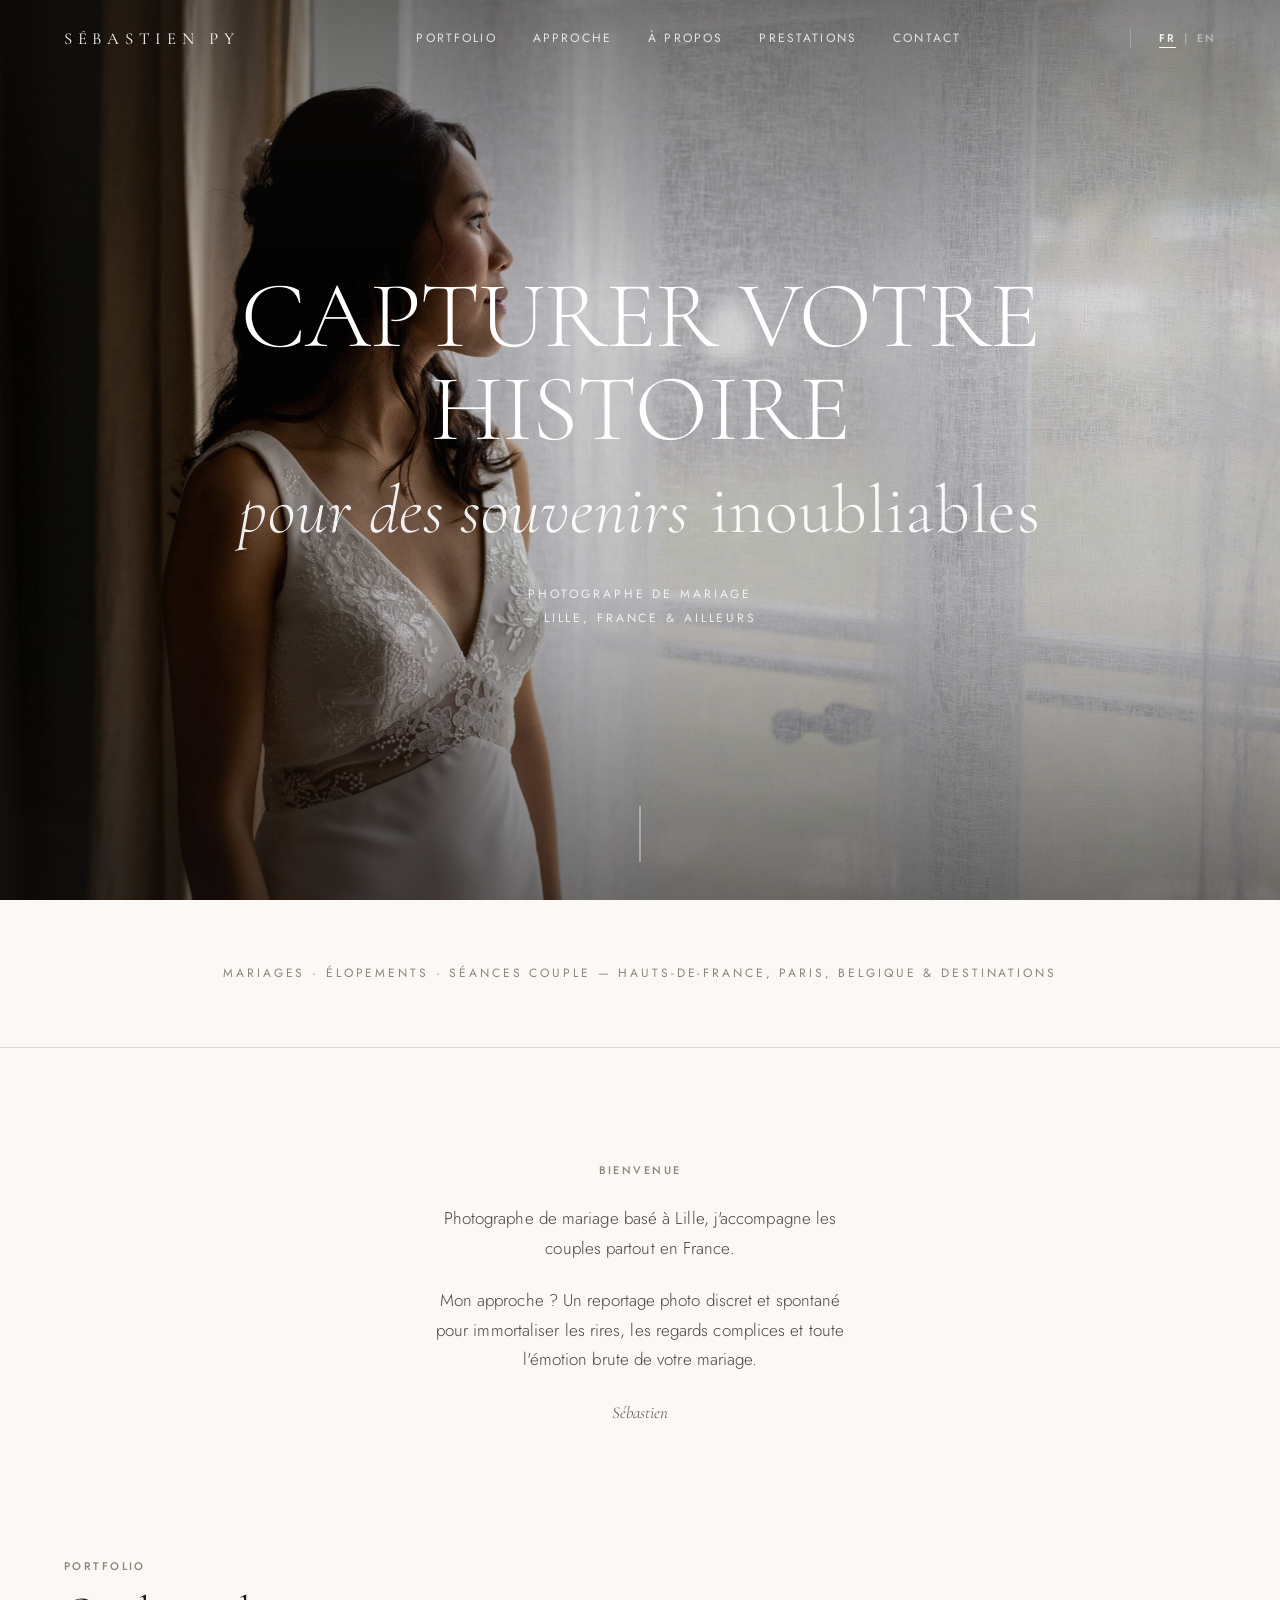
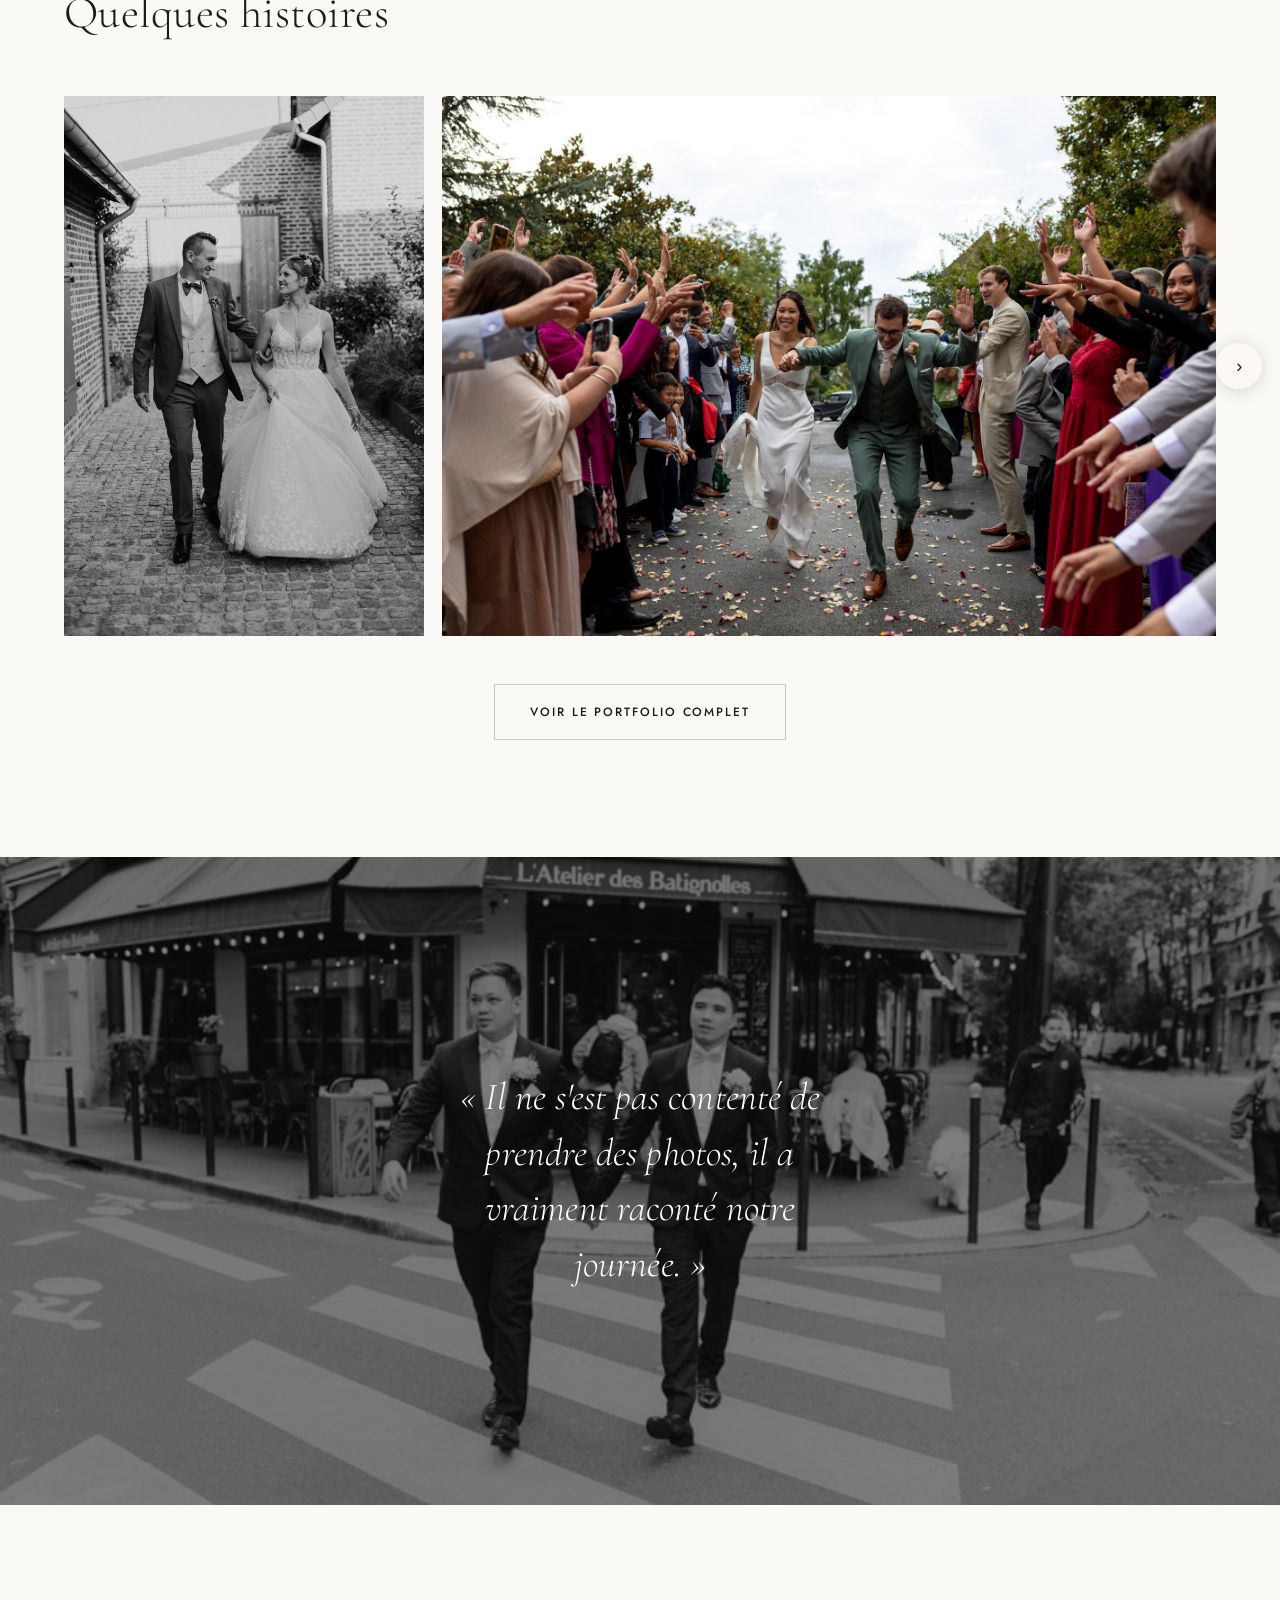
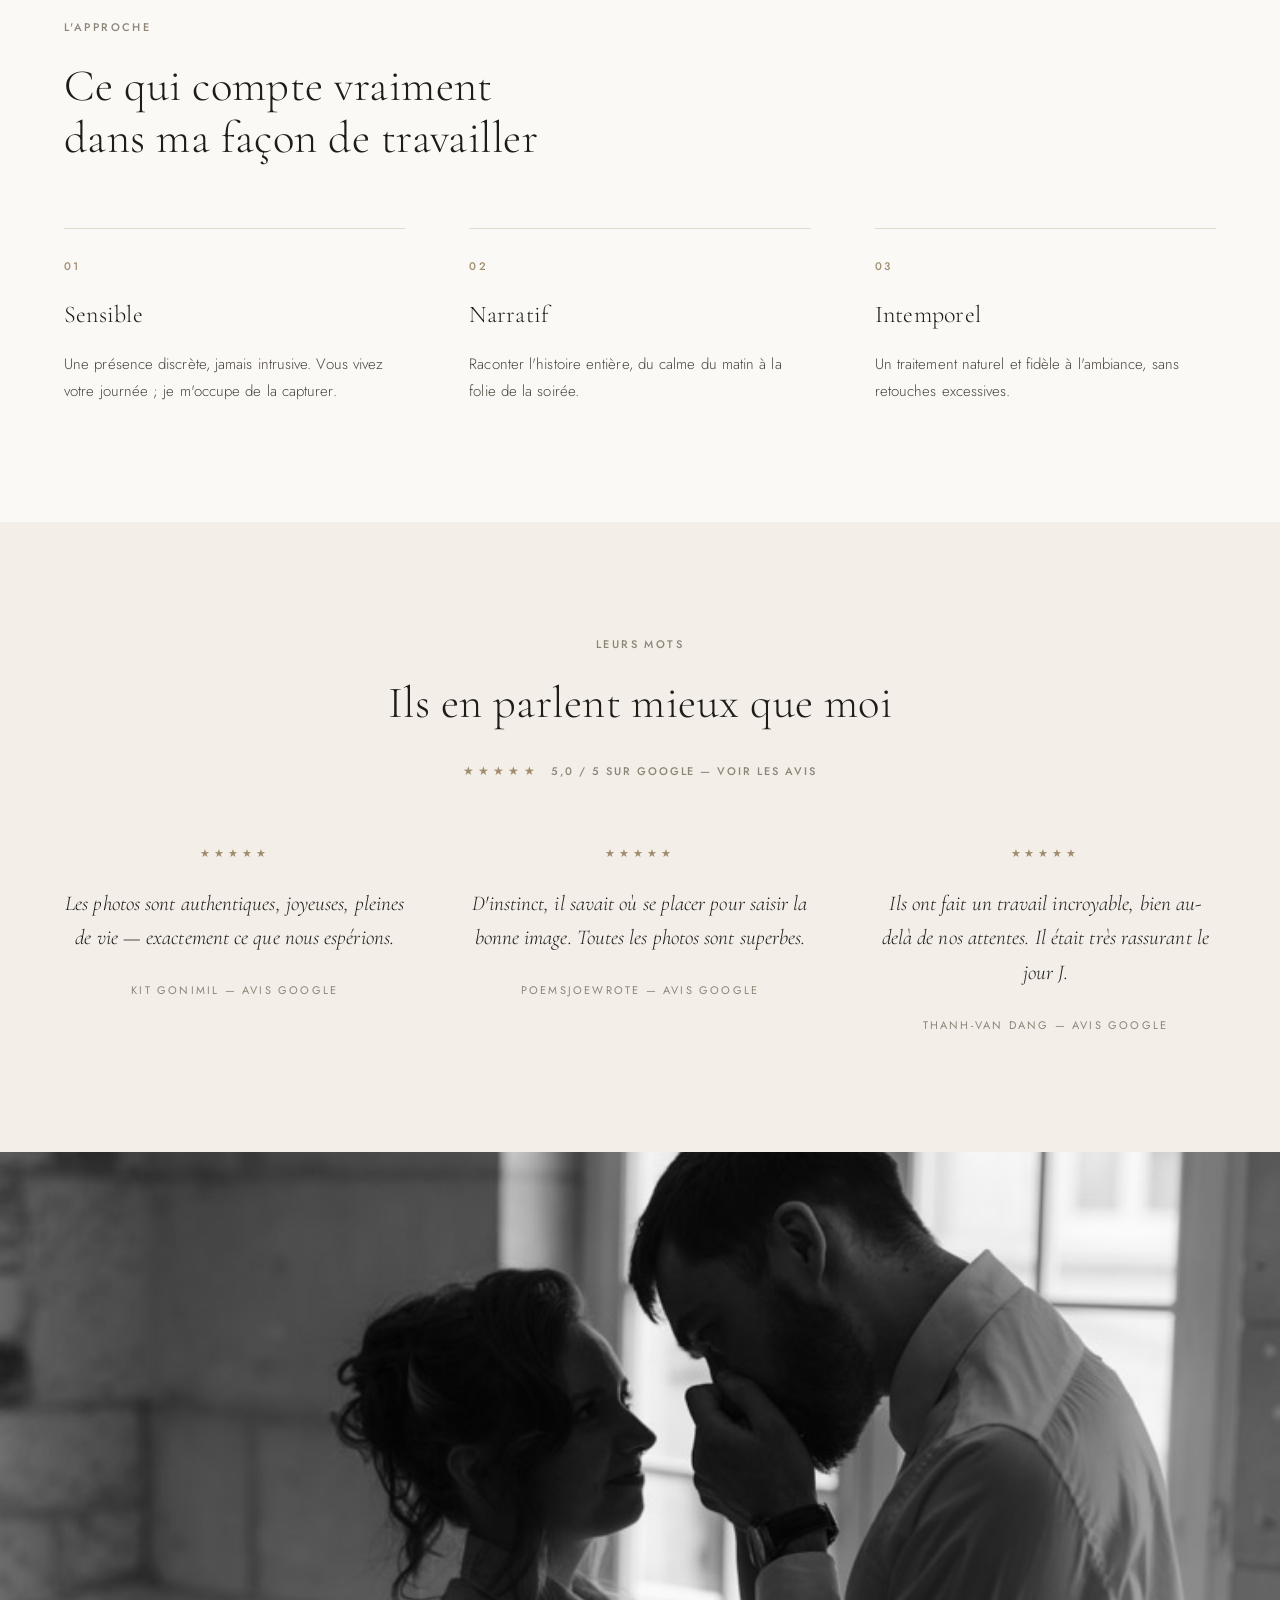
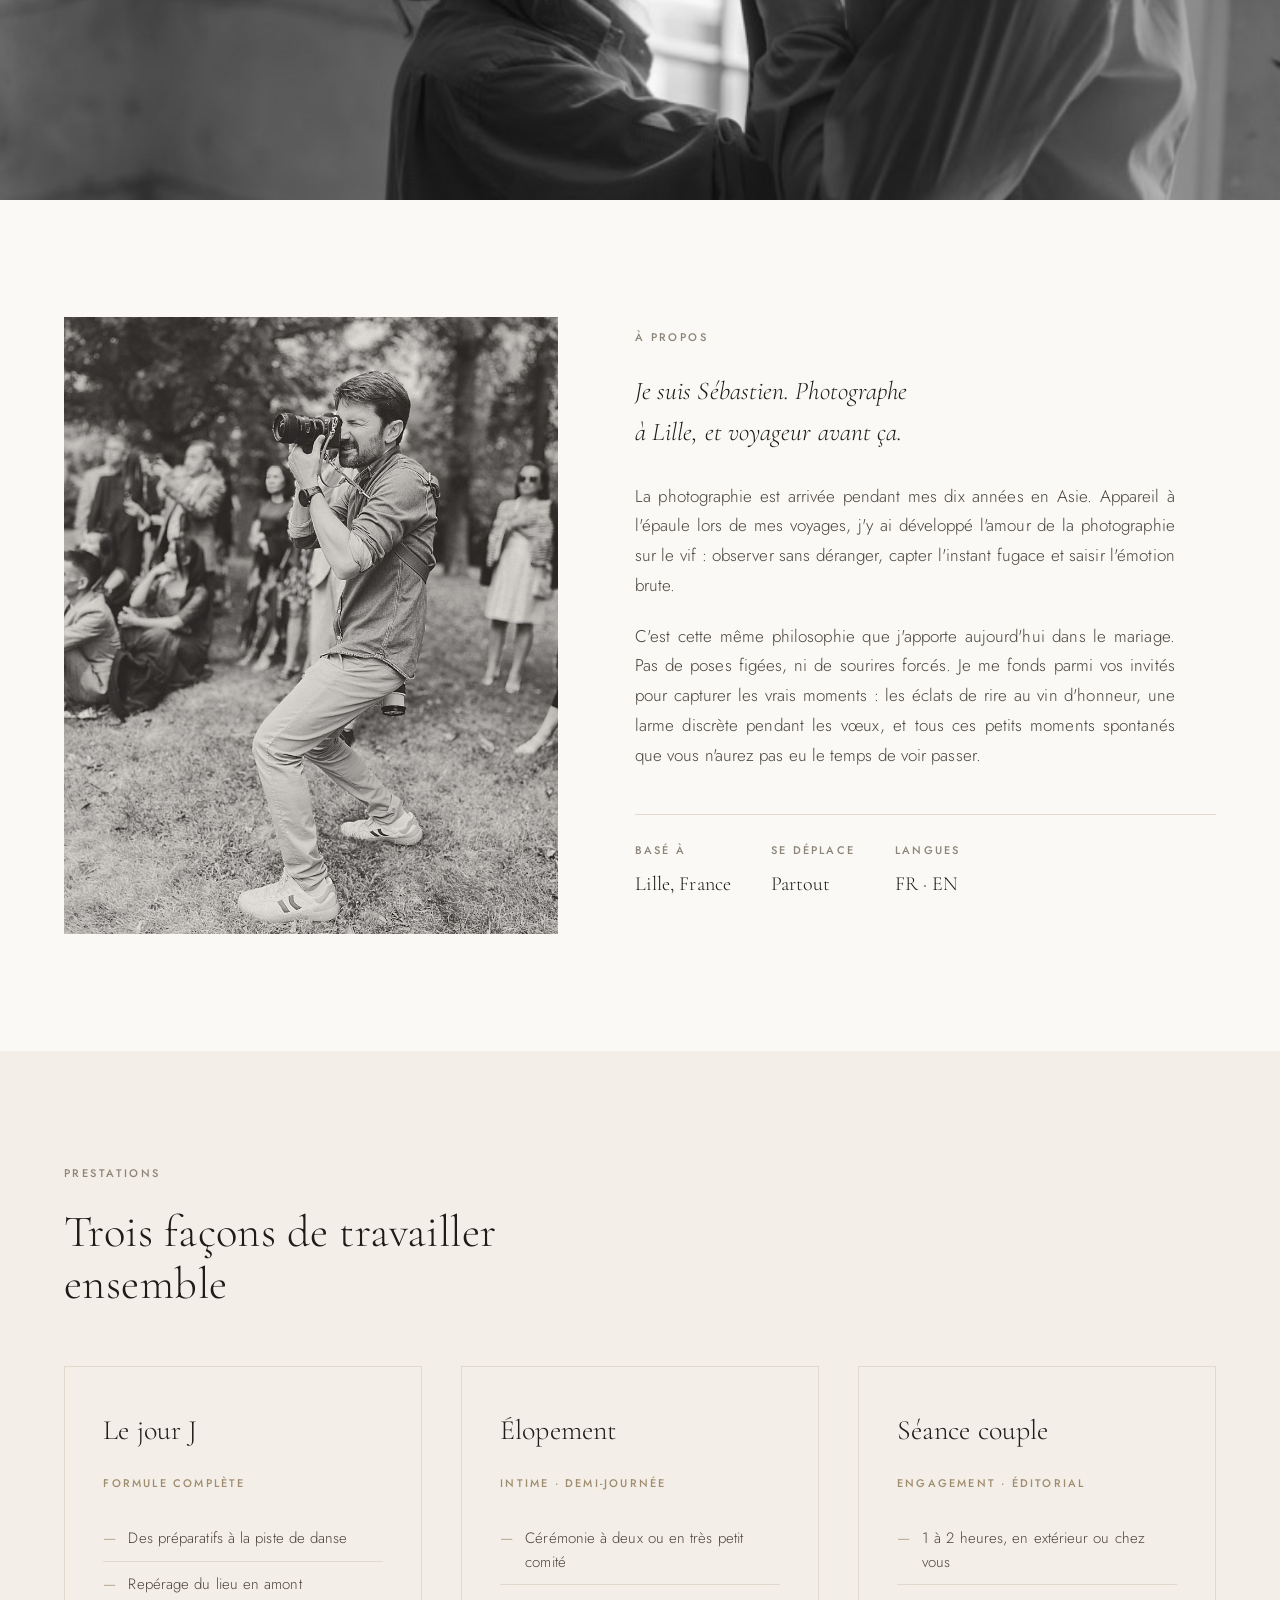
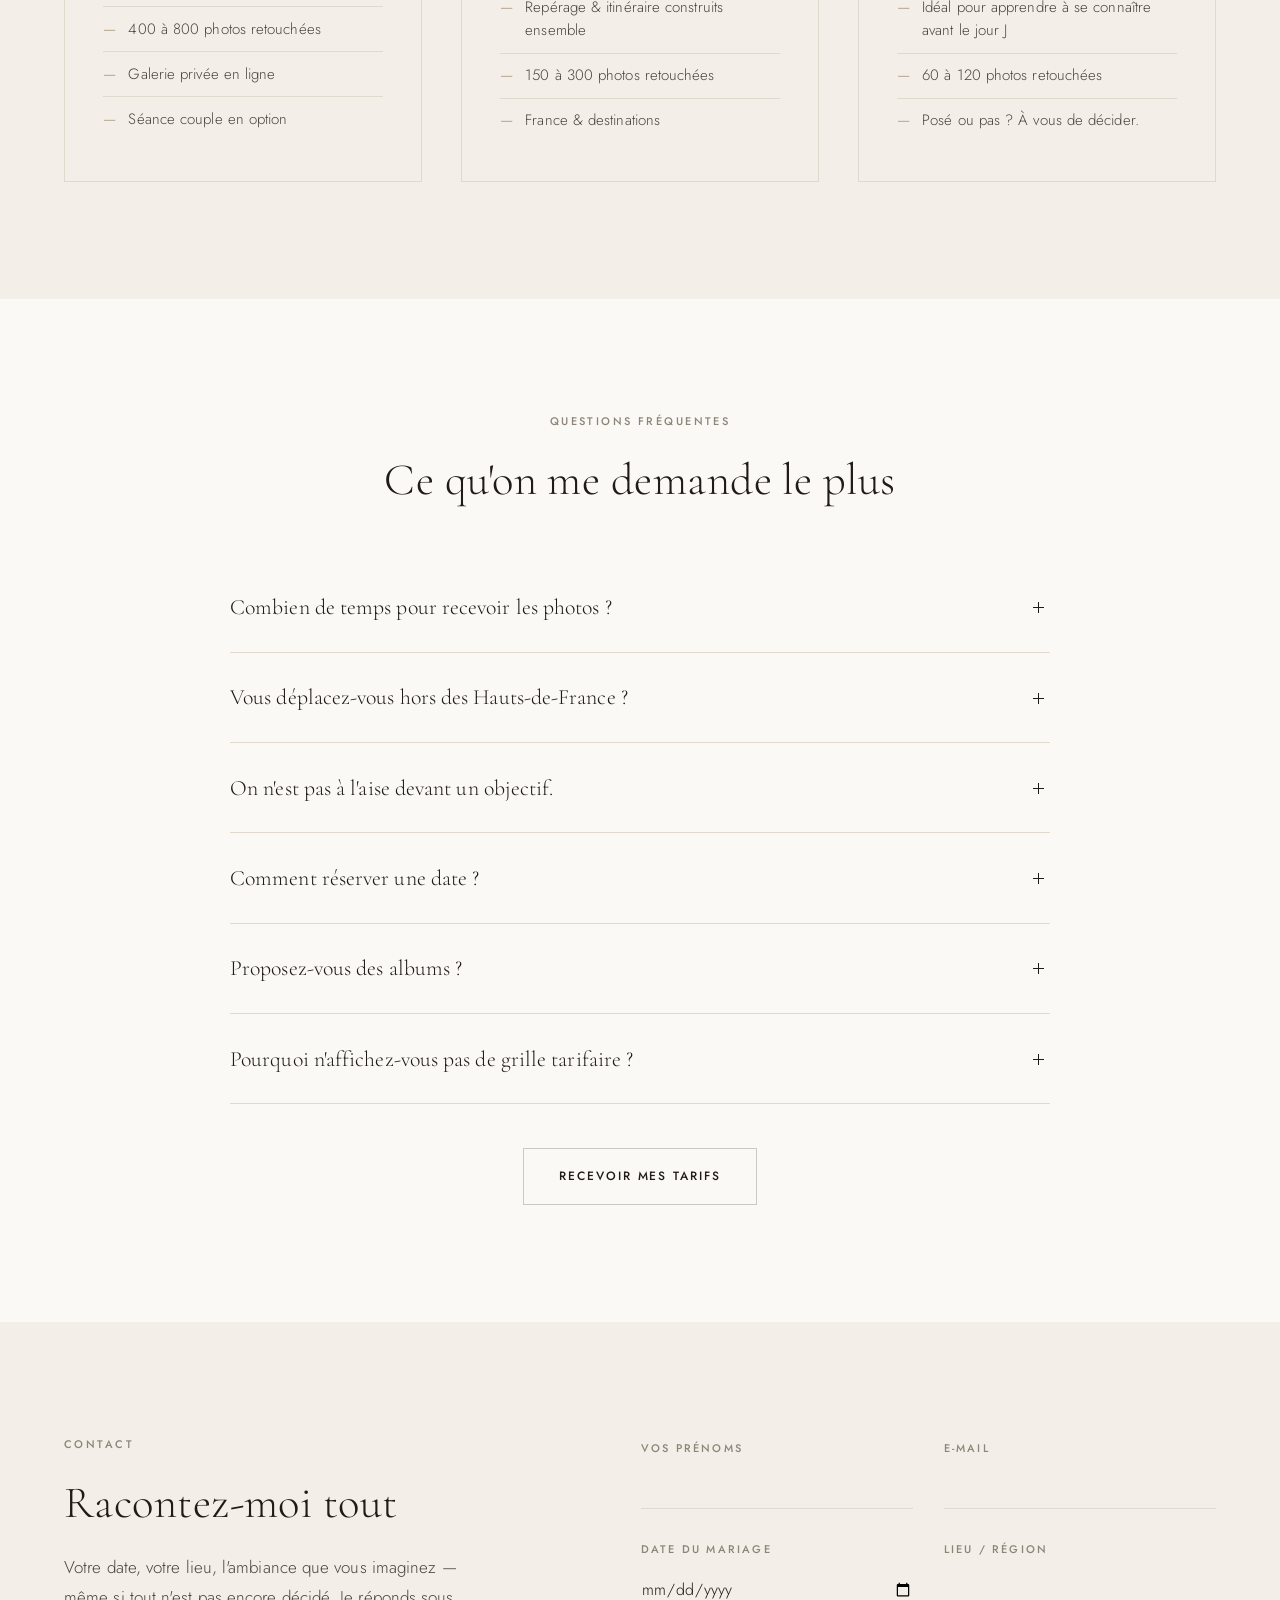
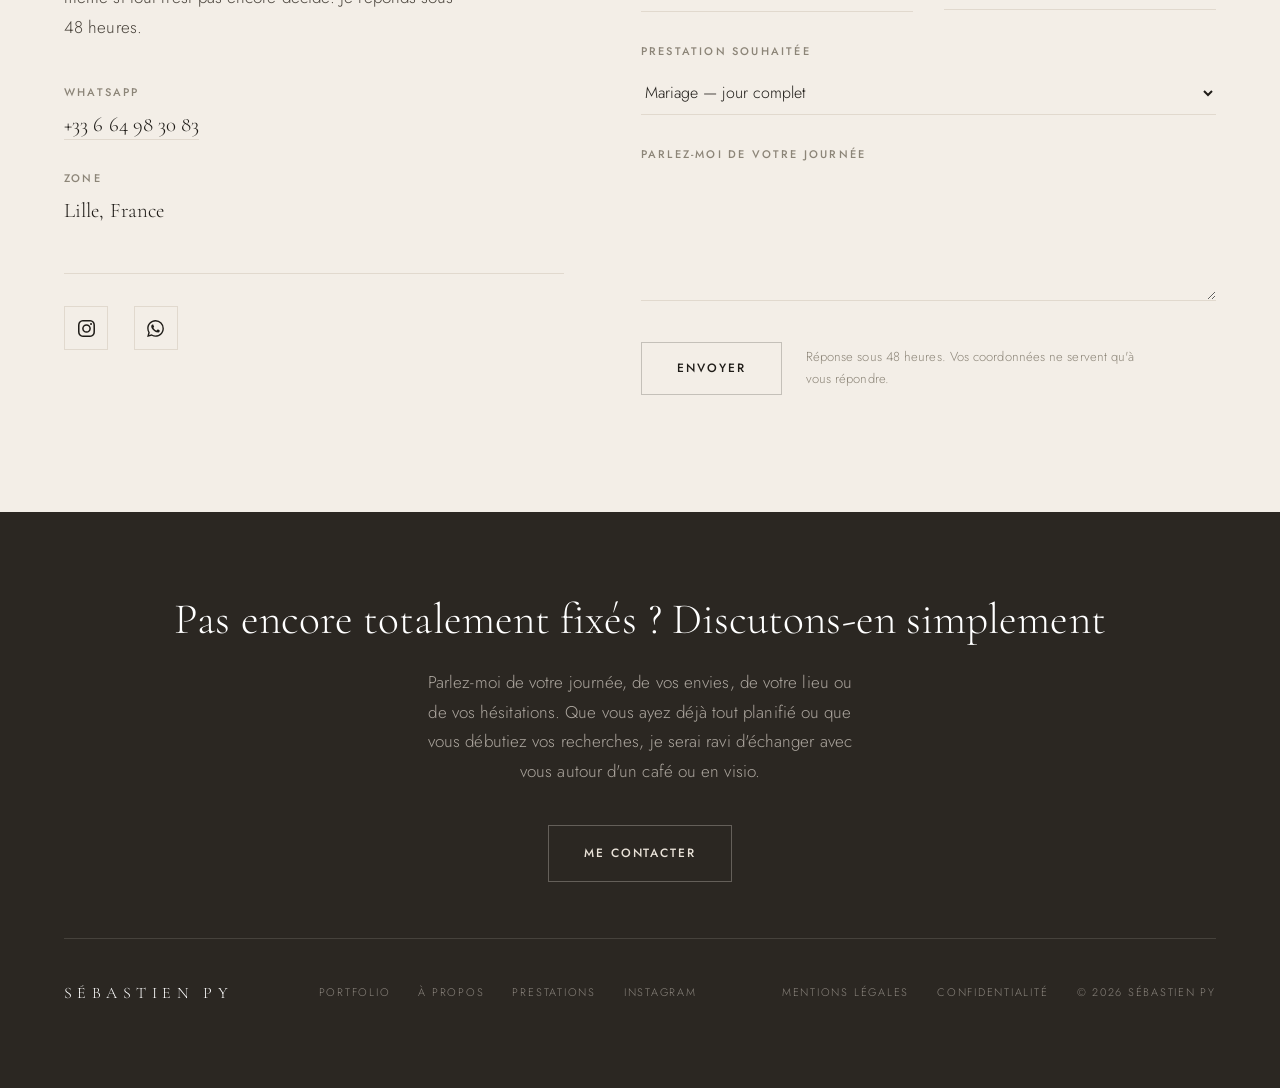
==== commit aeea1982: "Nouvelle accroche hero FR/EN + cadrage mobile de la nouvelle image" ====
--- a/index.html
+++ b/index.html
@@ -98,7 +98,7 @@
 <section class="hero">
   <img src="images/hero.jpg" alt="">
   <div class="hero-in">
-    <h1><span data-i18n="hero.a">Votre histoire,</span><br><em data-i18n="hero.b">exactement comme</em> <span class="lc" data-i18n="hero.c">vous l'avez vécue</span></h1>
+    <h1><span data-i18n="hero.a">Capturer votre histoire</span><br><em data-i18n="hero.b">pour des souvenirs</em> <span class="lc" data-i18n="hero.c">inoubliables</span></h1>
     <p data-i18n="hero.sub">Photographe de mariage — Lille, France &amp; ailleurs</p>
   </div>
   <div class="scrollcue"></div>
--- a/site.css
+++ b/site.css
@@ -111,6 +111,10 @@
   object-position:center 32%;
   animation:kb 22s var(--ease) forwards}
 @keyframes kb{from{transform:scale(1.07)}to{transform:scale(1)}}
+/* Nouvelle image hero (23/09/2026) : format paysage 3:2. Sur un écran plus
+   haut que large, un recadrage centré sort la mariée du cadre et laisse le
+   texte blanc sur le rideau clair. On décale donc le cadrage vers elle. */
+@media (max-aspect-ratio:1/1){.hero img{object-position:26% 50%}}
 .hero::after{content:"";position:absolute;inset:0;
   background:linear-gradient(180deg,rgba(20,17,14,.5) 0%,rgba(20,17,14,.12) 34%,rgba(20,17,14,.2) 66%,rgba(20,17,14,.58) 100%)}
 .hero-in{position:relative;z-index:2;text-align:center;color:#fff;padding-inline:var(--gut)}
